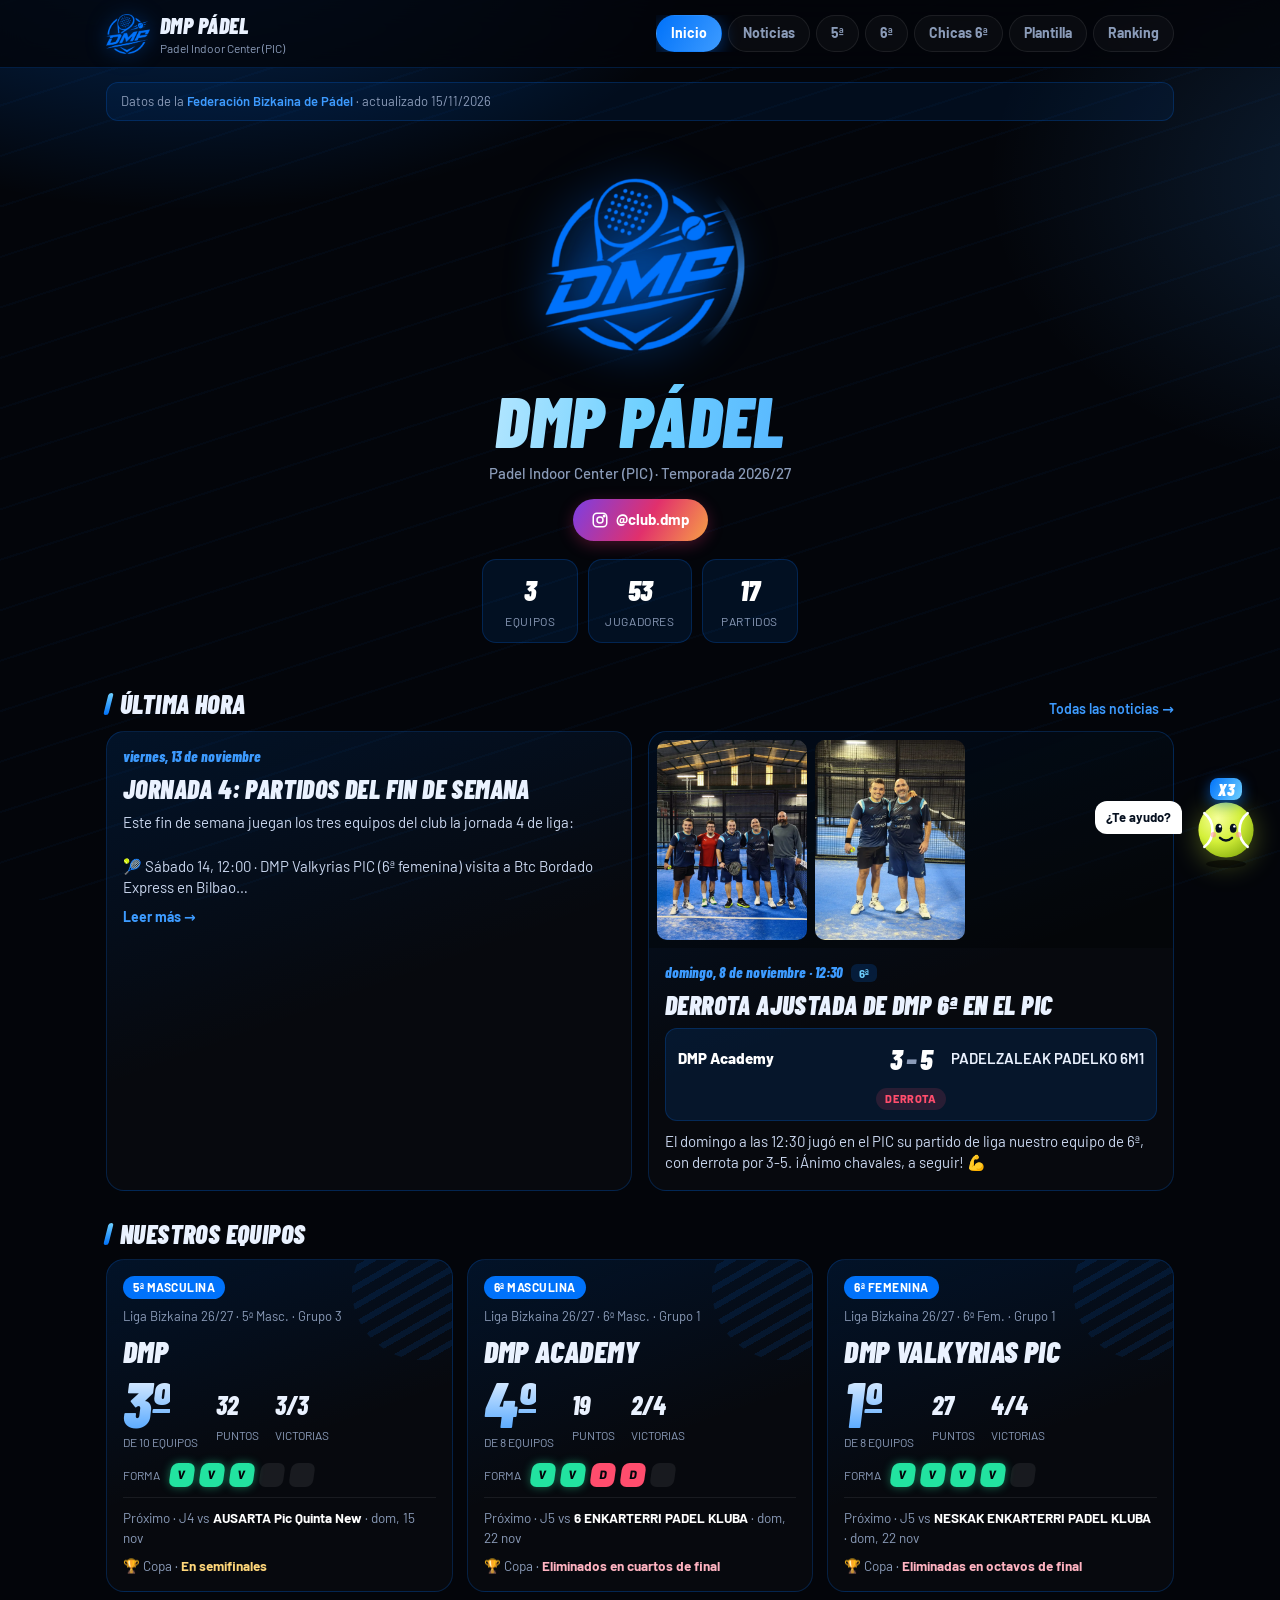
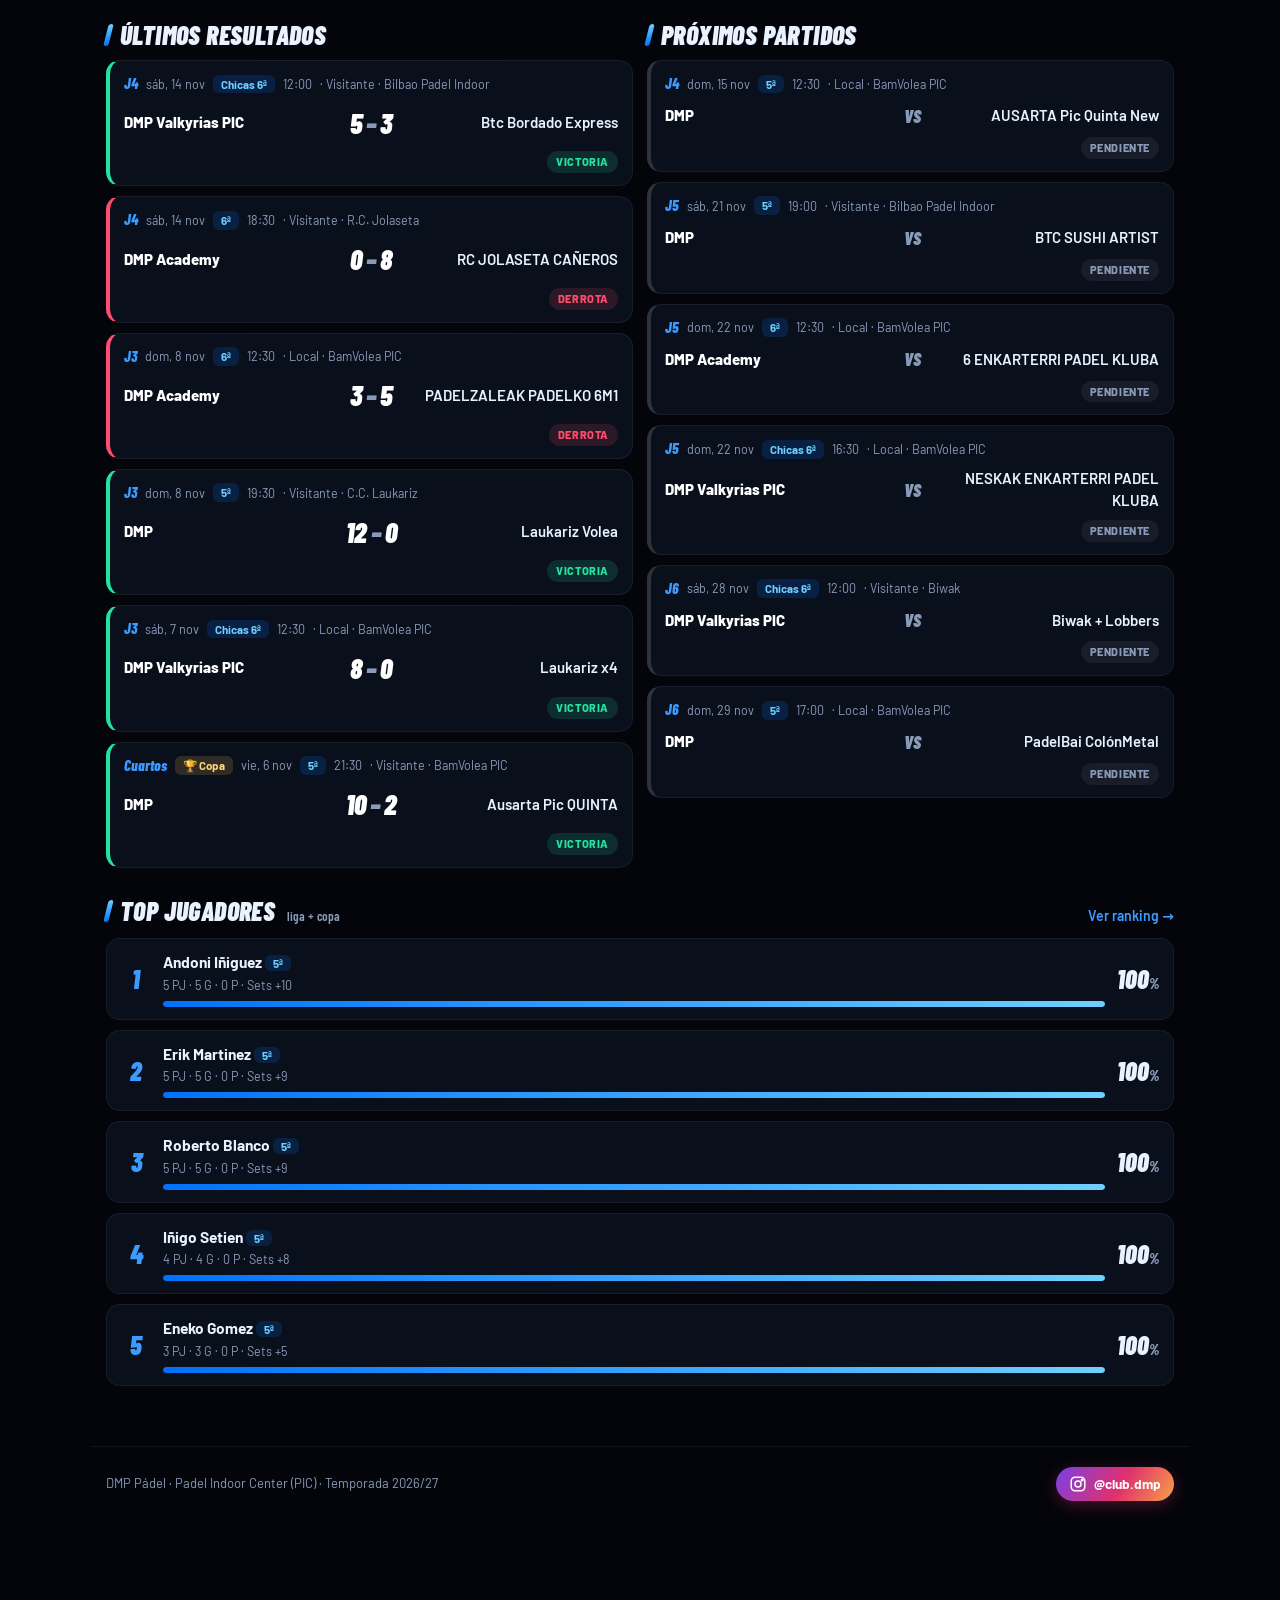
==== index.html @ 078be8d3 "Resultados actualizados 15/11/2026 21:37" ====
<!DOCTYPE html>
<html lang="es">
<head>
<meta charset="utf-8">
<meta name="viewport" content="width=device-width, initial-scale=1">
<title>DMP Pádel · Resultados y clasificaciones</title>
<link rel="preconnect" href="https://fonts.googleapis.com">
<link href="https://fonts.googleapis.com/css2?family=Barlow+Condensed:ital,wght@0,700;0,800;1,700;1,800;1,900&family=Barlow:wght@400;500;600;700;800&display=swap" rel="stylesheet">
<style id="app-css">:root{--bg:#03050a;--panel:#0a0f1c;--panel2:#0d1426;--line:rgba(0,114,250,.22);--blue:#0072fa;--blue2:#3d9bff;--cyan:#6fd0ff;--text:#eaf2ff;--muted:#8a9bb8;--win:#22e3a0;--loss:#ff4d6d;--draw:#ffc857;--r:18px}
*{box-sizing:border-box;margin:0;padding:0}
html{-webkit-text-size-adjust:100%}
body{background:var(--bg);color:var(--text);font-family:Barlow,system-ui,sans-serif;font-size:15px;line-height:1.45;min-height:100vh;overflow-x:hidden}
body:before{content:"";position:fixed;inset:0;z-index:-1;pointer-events:none;background:radial-gradient(900px 500px at 15% -10%,rgba(0,114,250,.35),transparent 60%),radial-gradient(700px 500px at 110% 20%,rgba(61,155,255,.18),transparent 60%),repeating-linear-gradient(-18deg,transparent 0 46px,rgba(0,114,250,.035) 46px 48px),var(--bg)}
a{color:inherit;text-decoration:none}
button{font:inherit;color:inherit;cursor:pointer;border:0;background:none}
.h,h1,h2,h3{font-family:"Barlow Condensed",sans-serif;font-style:italic;font-weight:900;text-transform:uppercase;letter-spacing:.4px;line-height:1}
.wrap{max-width:1100px;margin:0 auto;padding:0 16px 40px}

/* header */
.top{position:sticky;top:0;z-index:20;background:rgba(3,5,10,.78);backdrop-filter:blur(14px);-webkit-backdrop-filter:blur(14px);border-bottom:1px solid var(--line)}
.top-in{max-width:1100px;margin:0 auto;padding:10px 16px 0;display:flex;flex-direction:column;gap:8px}
.brand{display:flex;align-items:center;gap:10px}
.brand img{height:40px;filter:drop-shadow(0 0 10px rgba(0,114,250,.6))}
.brand b{display:block;font-family:"Barlow Condensed";font-style:italic;font-weight:900;font-size:22px;letter-spacing:.5px;text-transform:uppercase}
.brand small{display:block;color:var(--muted);font-size:12px;margin-top:-2px}
.nav{display:flex;gap:6px;overflow-x:auto;scrollbar-width:none;padding-bottom:10px}
.nav::-webkit-scrollbar{display:none}
.nav a{flex:none;padding:7px 14px;border-radius:999px;font-weight:700;font-size:14px;color:var(--muted);border:1px solid rgba(255,255,255,.08);background:rgba(255,255,255,.03);transition:.2s}
.nav a.on{color:#fff;background:linear-gradient(120deg,var(--blue),var(--blue2));border-color:transparent;box-shadow:0 4px 18px rgba(0,114,250,.45)}
@media(min-width:760px){.top-in{flex-direction:row;align-items:center;justify-content:space-between;padding:10px 16px}.nav{padding-bottom:0}}

/* hero */
.hero{position:relative;text-align:center;padding:34px 0 18px}
.logo-wrap{position:relative;width:210px;height:210px;margin:0 auto 14px;display:grid;place-items:center}
.logo-wrap:before{content:"";position:absolute;inset:-6px;border-radius:50%;background:conic-gradient(from 0deg,transparent,rgba(0,114,250,.0),rgba(61,155,255,.75),transparent 40%);animation:spin 6s linear infinite;-webkit-mask:radial-gradient(circle,transparent 62%,#000 63%,#000 66%,transparent 67%);mask:radial-gradient(circle,transparent 62%,#000 63%,#000 66%,transparent 67%)}
.logo-wrap:after{content:"";position:absolute;inset:20px;border-radius:50%;background:radial-gradient(circle,rgba(0,114,250,.35),transparent 70%);filter:blur(10px);animation:pulse 3s ease-in-out infinite}
.logo-wrap img{position:relative;z-index:1;width:190px;filter:drop-shadow(0 0 22px rgba(0,114,250,.7));animation:float 4s ease-in-out infinite}
@keyframes spin{to{transform:rotate(360deg)}}
@keyframes pulse{50%{opacity:.5;transform:scale(.92)}}
@keyframes float{50%{transform:translateY(-6px)}}
.hero h1{font-size:clamp(40px,11vw,72px);background:linear-gradient(100deg,#fff 20%,var(--cyan) 50%,var(--blue2) 80%);-webkit-background-clip:text;background-clip:text;color:transparent}
.hero p{color:var(--muted);margin-top:8px;font-weight:500}
.stats{display:flex;justify-content:center;gap:10px;margin-top:18px;flex-wrap:wrap}
.stat{padding:10px 16px;border-radius:14px;background:rgba(0,114,250,.1);border:1px solid var(--line);min-width:96px}
.stat b{display:block;font-family:"Barlow Condensed";font-style:italic;font-weight:900;font-size:28px;color:#fff}
.stat small{color:var(--muted);font-size:12px;text-transform:uppercase;letter-spacing:.6px}

.demo{margin:14px 0 4px;padding:10px 14px;border-radius:12px;background:rgba(255,200,87,.08);border:1px dashed rgba(255,200,87,.45);color:#ffe2a3;font-size:13.5px}

.sec{margin-top:30px}
.sec-h{display:flex;align-items:baseline;justify-content:space-between;margin-bottom:12px}
.sec-h h2{font-size:26px;position:relative;padding-left:14px}
.sec-h h2:before{content:"";position:absolute;left:0;top:2px;bottom:2px;width:5px;border-radius:3px;background:linear-gradient(var(--cyan),var(--blue));transform:skewX(-14deg)}
.sec-h a{color:var(--blue2);font-weight:600;font-size:14px}

.grid{display:grid;gap:14px;grid-template-columns:repeat(auto-fit,minmax(280px,1fr))}
.card{background:linear-gradient(160deg,rgba(0,114,250,.13),rgba(255,255,255,.02) 55%);border:1px solid var(--line);border-radius:var(--r);padding:16px;position:relative;overflow:hidden}

/* team card */
.tcard{display:block;transition:transform .2s,box-shadow .2s}
.tcard:hover{transform:translateY(-3px);box-shadow:0 12px 34px rgba(0,114,250,.25)}
.tcard:after{content:"";position:absolute;right:-40px;top:-40px;width:140px;height:140px;background:repeating-linear-gradient(-30deg,rgba(0,114,250,.18) 0 6px,transparent 6px 16px);border-radius:50%;opacity:.6}
.tc-top{display:flex;align-items:center;gap:8px;flex-wrap:wrap}
.chip{display:inline-block;padding:3px 10px;border-radius:999px;background:var(--blue);color:#fff;font-weight:700;font-size:12px;text-transform:uppercase;letter-spacing:.5px}
.tc-liga{color:var(--muted);font-size:13px}
.tcard h3{font-size:30px;margin:10px 0 8px}
.tc-main{display:flex;align-items:flex-end;gap:18px}
.pos b{font-family:"Barlow Condensed";font-style:italic;font-weight:900;font-size:64px;line-height:.9;background:linear-gradient(180deg,#fff,var(--blue2));-webkit-background-clip:text;background-clip:text;color:transparent}
.pos small{display:block;color:var(--muted);font-size:12px;text-transform:uppercase}
.tc-kpis{display:flex;gap:16px;padding-bottom:6px}
.tc-kpis b{display:block;font-family:"Barlow Condensed";font-style:italic;font-weight:800;font-size:26px}
.tc-kpis small{color:var(--muted);font-size:12px;text-transform:uppercase}
.forma{display:flex;gap:6px;margin:12px 0 10px;align-items:center}
.forma .lbl{color:var(--muted);font-size:12px;text-transform:uppercase;margin-right:4px}
.dot{width:24px;height:24px;border-radius:7px;display:grid;place-items:center;font-size:12px;font-weight:800;color:#03050a;transform:skewX(-8deg)}
.dot.V{background:var(--win);box-shadow:0 0 10px rgba(34,227,160,.45)}
.dot.D{background:var(--loss)}
.dot.E{background:var(--draw)}
.dot.n{background:rgba(255,255,255,.07)}
.tc-next{font-size:13.5px;color:var(--muted);border-top:1px solid rgba(255,255,255,.07);padding-top:10px}
.tc-next b{color:#fff}

/* matches */
.list{display:flex;flex-direction:column;gap:10px}
.match{background:var(--panel);border:1px solid rgba(255,255,255,.06);border-left:4px solid rgba(255,255,255,.15);border-radius:14px;padding:12px 14px}
.match.m-V{border-left-color:var(--win)}
.match.m-D{border-left-color:var(--loss)}
.match.m-E{border-left-color:var(--draw)}
.m-meta{display:flex;gap:8px;align-items:center;flex-wrap:wrap;font-size:12.5px;color:var(--muted);margin-bottom:8px}
.m-meta .j{font-family:"Barlow Condensed";font-style:italic;font-weight:800;color:var(--blue2);font-size:15px}
.tag{padding:1px 8px;border-radius:6px;background:rgba(0,114,250,.18);color:var(--cyan);font-weight:700;font-size:11.5px}
.m-body{display:grid;grid-template-columns:1fr auto 1fr;align-items:center;gap:10px}
.m-team{font-weight:600;font-size:15px}
.m-team.us{color:#fff;font-weight:800}
.m-body .m-team:last-child{text-align:right}
.m-score{font-family:"Barlow Condensed";font-style:italic;font-weight:900;font-size:28px;padding:0 6px;color:#fff}
.m-score i{color:var(--muted);padding:0 4px}
.m-score.vs{font-size:18px;color:var(--muted)}
.m-foot{margin-top:8px;display:flex;justify-content:flex-end}
.badge{font-size:11px;font-weight:800;text-transform:uppercase;letter-spacing:.6px;padding:3px 9px;border-radius:999px}
.b-V{background:rgba(34,227,160,.14);color:var(--win)}
.b-D{background:rgba(255,77,109,.14);color:var(--loss)}
.b-E{background:rgba(255,200,87,.14);color:var(--draw)}
.b-P{background:rgba(255,255,255,.06);color:var(--muted)}

/* team page */
.thero{padding:26px 0 6px;position:relative}
.thero h1{font-size:clamp(40px,10vw,64px);margin:10px 0 4px}
.thero p{color:var(--muted)}
.kpis{display:grid;grid-template-columns:repeat(2,1fr);gap:10px;margin-top:18px}
@media(min-width:760px){.kpis{grid-template-columns:repeat(4,1fr)}}
.kpi{padding:14px;display:flex;align-items:center;gap:12px}
.kpi b{display:block;font-family:"Barlow Condensed";font-style:italic;font-weight:900;font-size:36px;line-height:1}
.kpi small{color:var(--muted);font-size:12px;text-transform:uppercase;letter-spacing:.5px}
.ring{--p:0;width:58px;height:58px;border-radius:50%;flex:none;display:grid;place-items:center;background:conic-gradient(var(--blue2) calc(var(--p)*1%),rgba(255,255,255,.08) 0);position:relative}
.ring:before{content:"";position:absolute;inset:6px;border-radius:50%;background:var(--panel2)}
.ring span{position:relative;font-family:"Barlow Condensed";font-weight:800;font-size:16px}
.subtabs{display:flex;gap:4px;margin-top:22px;padding:4px;border-radius:14px;background:rgba(255,255,255,.04);border:1px solid rgba(255,255,255,.06)}
.subtabs button{flex:1;padding:10px 6px;border-radius:10px;font-weight:700;color:var(--muted);font-size:14px}
.subtabs button.on{background:linear-gradient(120deg,var(--blue),var(--blue2));color:#fff;box-shadow:0 4px 14px rgba(0,114,250,.35)}

/* tables */
.tbl-wrap{overflow-x:auto;border-radius:var(--r);border:1px solid var(--line);background:var(--panel)}
table{width:100%;border-collapse:collapse;font-size:14.5px}
th{font-size:11.5px;text-transform:uppercase;letter-spacing:.6px;color:var(--muted);font-weight:700;text-align:center;padding:11px 8px;background:rgba(0,114,250,.08);white-space:nowrap}
td{text-align:center;padding:11px 8px;border-top:1px solid rgba(255,255,255,.05);white-space:nowrap}
th.l,td.l{text-align:left}
td.pts{font-family:"Barlow Condensed";font-weight:800;font-size:19px;color:#fff}
tr.us td{background:linear-gradient(90deg,rgba(0,114,250,.32),rgba(0,114,250,.08));font-weight:700}
tr.us td:first-child{box-shadow:inset 4px 0 0 var(--cyan)}
.pn{display:inline-grid;place-items:center;width:26px;height:26px;border-radius:8px;background:rgba(255,255,255,.06);font-weight:800;font-size:13px}
.pn.top{background:linear-gradient(135deg,var(--blue),var(--cyan));color:#fff}
.legend{color:var(--muted);font-size:12px;margin-top:8px}

/* players */
.pl{display:grid;grid-template-columns:auto 1fr auto;gap:12px;align-items:center;padding:12px 14px;background:var(--panel);border:1px solid rgba(255,255,255,.06);border-radius:14px}
.pl .rk{font-family:"Barlow Condensed";font-style:italic;font-weight:900;font-size:26px;color:var(--blue2);width:30px;text-align:center}
.pl .nm{font-weight:700;font-size:15.5px}
.pl .sub{color:var(--muted);font-size:12.5px;margin-top:2px}
.bar{height:6px;border-radius:4px;background:rgba(255,255,255,.07);margin-top:7px;overflow:hidden}
.bar i{display:block;height:100%;border-radius:4px;background:linear-gradient(90deg,var(--blue),var(--cyan))}
.pl .pc{font-family:"Barlow Condensed";font-style:italic;font-weight:900;font-size:26px}
.pl .pc small{font-size:14px;color:var(--muted)}

/* podium */
.podium{display:grid;grid-template-columns:1fr 1.15fr 1fr;gap:10px;align-items:end;margin-bottom:18px}
.pod{text-align:center;padding:14px 8px 12px;border-radius:16px 16px 10px 10px;background:linear-gradient(180deg,rgba(0,114,250,.28),rgba(0,114,250,.06));border:1px solid var(--line)}
.pod.p1{padding-top:22px;background:linear-gradient(180deg,rgba(61,155,255,.5),rgba(0,114,250,.1));box-shadow:0 10px 40px rgba(0,114,250,.35)}
.pod .med{font-family:"Barlow Condensed";font-style:italic;font-weight:900;font-size:34px;line-height:1}
.pod .nm{font-weight:700;font-size:14px;margin-top:6px;word-break:break-word}
.pod .pc{font-family:"Barlow Condensed";font-weight:800;font-size:22px;color:var(--cyan)}
.pod small{color:var(--muted);font-size:11.5px}
.filters{display:flex;gap:6px;flex-wrap:wrap;margin-bottom:14px}
.filters button{padding:6px 12px;border-radius:999px;border:1px solid rgba(255,255,255,.1);font-weight:700;font-size:13px;color:var(--muted)}
.filters button.on{border-color:var(--blue2);color:#fff;background:rgba(0,114,250,.25)}
.empty{color:var(--muted);padding:18px;text-align:center;border:1px dashed rgba(255,255,255,.12);border-radius:14px}

/* footer */
.foot{max-width:1100px;margin:20px auto 0;padding:20px 16px 110px;color:var(--muted);font-size:13px;display:flex;justify-content:space-between;align-items:center;gap:10px;flex-wrap:wrap;border-top:1px solid rgba(255,255,255,.06)}
.btn{padding:9px 16px;border-radius:12px;font-weight:700;font-size:14px;border:1px solid rgba(255,255,255,.14)}
.btn.pri{background:linear-gradient(120deg,var(--blue),var(--blue2));border-color:transparent;color:#fff;box-shadow:0 6px 18px rgba(0,114,250,.4)}
.btn.warn{border-color:rgba(255,77,109,.5);color:#ffb3c1}
.btn:disabled{opacity:.5}

/* edit */
.ebar{position:fixed;left:0;right:0;bottom:0;z-index:30;background:rgba(6,10,20,.92);backdrop-filter:blur(12px);border-top:1px solid var(--line);padding:12px 16px calc(12px + env(safe-area-inset-bottom));display:flex;gap:8px;align-items:center;justify-content:space-between}
.ebar span{font-weight:700;color:var(--cyan);font-size:13px}
.ebar div{display:flex;gap:8px}
.esec{margin-top:24px}
.esec h2{font-size:22px;margin-bottom:6px}
.hint{color:var(--muted);font-size:13px;margin-bottom:10px}
.fgrid{display:grid;gap:10px;grid-template-columns:repeat(auto-fit,minmax(200px,1fr))}
label.f{display:flex;flex-direction:column;gap:4px;font-size:12px;color:var(--muted);text-transform:uppercase;letter-spacing:.4px;font-weight:600}
input,select{font:inherit;color:#fff;background:#0b1222;border:1px solid rgba(255,255,255,.14);border-radius:10px;padding:9px 10px;width:100%;min-width:0;text-transform:none;letter-spacing:0}
input:focus,select:focus{outline:none;border-color:var(--blue2);box-shadow:0 0 0 3px rgba(0,114,250,.25)}
.etbl td{padding:5px 4px}
.etbl input{padding:7px 6px;font-size:14px}
.etbl input.n{width:58px;text-align:center}
.etbl input.t{min-width:140px}
.etbl input.d{min-width:140px}
.del{width:32px;height:32px;border-radius:9px;color:#ffb3c1;background:rgba(255,77,109,.1)}
.add{margin-top:10px}
#toast{position:fixed;left:50%;bottom:90px;transform:translateX(-50%) translateY(20px);opacity:0;transition:.3s;background:#0d1730;border:1px solid var(--line);padding:10px 16px;border-radius:12px;font-size:14px;z-index:40;max-width:90vw;text-align:center;pointer-events:none}
#toast.on{opacity:1;transform:translateX(-50%)}
@media(prefers-reduced-motion:reduce){*{animation:none!important;transition:none!important}}
.kpi .forma{gap:3px}.kpi .dot{width:17px;height:17px;font-size:10px;border-radius:5px}.kpi .ring{width:52px;height:52px}
.news-list{display:grid;gap:16px;grid-template-columns:repeat(auto-fit,minmax(300px,1fr))}
.news{padding:0}
.news-in{padding:14px 16px 16px}
.news h3{font-size:26px;margin:2px 0 10px}
.ph-strip{display:flex;gap:4px;overflow-x:auto;scroll-snap-type:x mandatory;scrollbar-width:none;background:#000}
.ph-strip::-webkit-scrollbar{display:none}
.ph{flex:0 0 82%;scroll-snap-align:start;padding:0;display:block}
.ph-strip.one .ph{flex-basis:100%}
.ph img{display:block;width:100%;height:240px;object-fit:cover}
.score-band{display:grid;grid-template-columns:1fr auto 1fr;align-items:center;gap:8px;padding:10px 12px;border-radius:12px;background:rgba(0,114,250,.12);border:1px solid var(--line);margin-bottom:10px;position:relative}
.score-band.bV{background:linear-gradient(100deg,rgba(34,227,160,.14),rgba(0,114,250,.12))}
.score-band .m-team:nth-child(3){text-align:right}
.score-band .badge{grid-column:1/-1;justify-self:center}
.news-txt{color:#c9d6ee;font-size:15px}
.more{display:inline-block;margin-top:8px;color:var(--blue2);font-weight:700;font-size:14px}
.lb{position:fixed;inset:0;z-index:50;background:rgba(0,0,0,.92);display:none;place-items:center;padding:16px}
.lb.on{display:grid}
.lb img{max-width:100%;max-height:100%;border-radius:10px}
textarea{font:inherit;color:#fff;background:#0b1222;border:1px solid rgba(255,255,255,.14);border-radius:10px;padding:9px 10px;width:100%;resize:vertical;text-transform:none;letter-spacing:0}
.thumbs{display:flex;gap:8px;flex-wrap:wrap;margin-top:12px}
.th{position:relative;width:84px;height:84px;border-radius:10px;overflow:hidden;background:#0b1222;border:1px solid rgba(255,255,255,.14)}
.th img{width:100%;height:100%;object-fit:cover}
.th .del{position:absolute;top:4px;right:4px;width:26px;height:26px;background:rgba(0,0,0,.7)}
.addph{display:grid;place-items:center;color:var(--blue2);font-weight:700;font-size:13px;cursor:pointer;border-style:dashed}
.addph input{display:none}
.esec.card{padding:14px}
.ph img{height:200px;object-position:center 45%}
.ph,.ph-strip.one .ph{flex:0 0 auto}.ph img{width:auto;max-width:85vw;height:200px;object-fit:cover}.ph-strip{padding:8px;gap:8px;background:rgba(0,0,0,.35)}.ph img{border-radius:10px}
.upd{margin:14px 0 4px;padding:9px 14px;border-radius:12px;background:rgba(0,114,250,.08);border:1px solid var(--line);color:var(--muted);font-size:13px}
.upd a,.src{color:var(--blue2);font-weight:600}
.prs{display:flex;flex-direction:column;gap:6px;margin-top:10px;padding-top:10px;border-top:1px solid rgba(255,255,255,.06)}
.pr{display:grid;grid-template-columns:auto 1fr auto;gap:10px;align-items:center;font-size:13.5px}
.pr b{display:block;font-weight:600}
.pr small{display:block;color:var(--muted);font-size:12px}
.pr-r{width:22px;height:22px;border-radius:6px;display:grid;place-items:center;font-weight:800;font-size:12px}
.pr.w .pr-r{background:rgba(34,227,160,.15);color:var(--win)}
.pr.l .pr-r{background:rgba(255,77,109,.15);color:var(--loss)}
.pr-s{font-family:"Barlow Condensed";font-weight:700;font-size:15px;color:#fff;white-space:nowrap}
/* visitas */
.tbar{max-width:1100px;margin:0 auto;padding:6px 16px 0;display:flex;justify-content:space-between;align-items:center;font-size:12px;color:var(--muted)}
.visits{display:inline-flex;align-items:center;gap:6px;padding:3px 10px;border-radius:999px;background:rgba(0,114,250,.12);border:1px solid var(--line);color:#cfe0ff}
.visits b{font-family:"Barlow Condensed";font-weight:800;font-size:14px;color:#fff;letter-spacing:.3px}
.vdot{width:7px;height:7px;border-radius:50%;background:var(--win);box-shadow:0 0 8px var(--win);animation:pulse 2s infinite}
/* X3 */
.x3{position:fixed;right:16px;bottom:18px;z-index:45;font-size:14.5px}
body:has(.ebar) .x3{bottom:84px}
.x3-fab{position:relative;width:76px;height:92px;display:block;padding:0}
.x3-fab .ball{position:absolute;left:8px;bottom:12px;width:60px;height:60px;animation:bounce 1.6s cubic-bezier(.3,0,.5,1) infinite;filter:drop-shadow(0 6px 14px rgba(212,240,58,.35))}
.x3-tag{position:absolute;left:50%;top:-2px;transform:translateX(-50%);z-index:2;font-family:"Barlow Condensed";font-style:italic;font-weight:900;font-size:17px;line-height:1;padding:3px 8px 2px;border-radius:8px;color:#fff;background:linear-gradient(120deg,var(--blue),var(--cyan));box-shadow:0 4px 14px rgba(0,114,250,.6);animation:tagb 1.6s cubic-bezier(.3,0,.5,1) infinite;letter-spacing:.5px}
.x3-shadow{position:absolute;left:18px;bottom:4px;width:40px;height:8px;border-radius:50%;background:rgba(0,0,0,.55);animation:shad 1.6s cubic-bezier(.3,0,.5,1) infinite}
.x3-hi{position:absolute;right:82px;bottom:38px;white-space:nowrap;background:#fff;color:#06101f;font-weight:700;font-size:13px;padding:7px 11px;border-radius:12px 12px 2px 12px;opacity:0;transform:translateX(8px);transition:.3s;pointer-events:none}
.x3.hint .x3-hi{opacity:1;transform:none}
.x3.open .x3-hi{display:none}
@keyframes bounce{0%,100%{transform:translateY(-20px) rotate(-8deg)}48%{transform:translateY(0) rotate(4deg) scale(1.06,.92)}55%{transform:translateY(0) scale(.96,1.04)}}
@keyframes tagb{0%,100%{transform:translateX(-50%) translateY(0)}48%,55%{transform:translateX(-50%) translateY(18px)}}
@keyframes shad{0%,100%{transform:scale(.55);opacity:.35}48%,55%{transform:scale(1);opacity:.7}}
.ball .eyes{transform-origin:50px 47px;animation:blink 4s infinite}
@keyframes blink{0%,92%,100%{transform:scaleY(1)}95%{transform:scaleY(.1)}}
.x3.talk .x3-av .ball{animation:wiggle .35s infinite}
@keyframes wiggle{50%{transform:rotate(10deg) translateY(-2px)}}
.x3-panel{position:absolute;right:0;bottom:100px;width:min(360px,calc(100vw - 32px));height:min(520px,calc(100vh - 170px));display:flex;flex-direction:column;background:rgba(8,13,26,.97);backdrop-filter:blur(16px);border:1px solid var(--line);border-radius:20px;box-shadow:0 20px 60px rgba(0,0,0,.6),0 0 0 1px rgba(0,114,250,.15);overflow:hidden;opacity:0;transform:translateY(16px) scale(.96);transform-origin:bottom right;pointer-events:none;transition:.25s}
.x3.open .x3-panel{opacity:1;transform:none;pointer-events:auto}
.x3-head{display:flex;align-items:center;gap:10px;padding:12px 14px;background:linear-gradient(120deg,rgba(0,114,250,.35),rgba(0,114,250,.08));border-bottom:1px solid var(--line)}
.x3-head b{font-family:"Barlow Condensed";font-style:italic;font-weight:900;font-size:22px;display:block;line-height:1}
.x3-head small{color:var(--muted);font-size:12px}
.x3-av{width:40px;height:40px}
.x3-av .ball{width:40px;height:40px}
.x3-close{margin-left:auto;width:32px;height:32px;border-radius:10px;background:rgba(255,255,255,.06);color:var(--muted)}
.x3-msgs{flex:1;overflow-y:auto;padding:14px;display:flex;flex-direction:column;gap:10px}
.x3-m{max-width:88%;padding:9px 12px;border-radius:14px;line-height:1.45}
.x3-m.bot{background:rgba(255,255,255,.06);border:1px solid rgba(255,255,255,.06);border-top-left-radius:4px;align-self:flex-start}
.x3-m.me{background:linear-gradient(120deg,var(--blue),var(--blue2));align-self:flex-end;border-top-right-radius:4px}
.x3-m b{color:#fff}
.x3-V{color:var(--win);font-weight:700}.x3-D{color:var(--loss);font-weight:700}.x3-E{color:var(--draw);font-weight:700}
.x3-prs{margin-top:6px;font-size:13px;color:#c9d6ee}
.x3-go{display:inline-block;margin-top:8px;padding:6px 11px;border-radius:10px;background:rgba(0,114,250,.22);border:1px solid var(--line);color:var(--cyan);font-weight:700;font-size:13px}
.x3-chips{display:flex;gap:6px;overflow-x:auto;padding:0 12px 10px;scrollbar-width:none}
.x3-chips::-webkit-scrollbar{display:none}
.x3-chips button{flex:none;padding:6px 11px;border-radius:999px;border:1px solid var(--line);background:rgba(0,114,250,.1);color:#cfe0ff;font-size:13px;font-weight:600}
.x3-form{display:flex;gap:8px;padding:10px 12px 12px;border-top:1px solid rgba(255,255,255,.06)}
.x3-form input{flex:1}
.x3-form button{width:42px;border-radius:10px;background:linear-gradient(120deg,var(--blue),var(--blue2));color:#fff;font-size:16px}
.x3-typing{display:inline-flex;gap:4px}
.x3-typing i{width:7px;height:7px;border-radius:50%;background:var(--muted);animation:typ 1s infinite}
.x3-typing i:nth-child(2){animation-delay:.15s}.x3-typing i:nth-child(3){animation-delay:.3s}
@keyframes typ{50%{transform:translateY(-4px);opacity:.4}}
.foot{padding-bottom:130px}
.x3-go{display:table}
/* copa */
.tag.copa{background:rgba(255,200,87,.15);color:#ffd77a}
.tc-copa{margin-top:8px;font-size:13.5px;color:var(--muted)}
.tc-copa b{color:#fff}.tc-copa.out b{color:#ffb3c1}.tc-copa.live b{color:#ffd77a}.tc-copa.win b{color:var(--win)}
.copa-hero{display:flex;align-items:center;gap:14px}
.copa-hero .trophy{font-size:40px;filter:drop-shadow(0 0 12px rgba(255,200,87,.5))}
.copa-hero small{display:block;color:var(--muted);font-size:12px;text-transform:uppercase;letter-spacing:.5px}
.copa-hero b{display:block;font-family:"Barlow Condensed";font-style:italic;font-weight:900;font-size:30px;text-transform:uppercase;line-height:1.05;margin:2px 0 4px}
.copa-hero.live b{color:#ffd77a}.copa-hero.out b{color:#ffb3c1}.copa-hero.win b{color:var(--win)}
.copa-hero .src{font-size:13px}
.h-sub{font-size:13px;color:var(--muted);font-style:normal;font-weight:600;text-transform:none;letter-spacing:0;margin-left:6px}
.filters.comp{margin:0 0 12px}
.subtabs button{font-size:13.5px;padding:10px 4px}
/* instagram + plantilla */
.ig{display:inline-flex;align-items:center;gap:7px;padding:7px 13px;border-radius:999px;font-weight:700;font-size:13.5px;color:#fff;background:linear-gradient(120deg,#7b3fe4,#e1306c 55%,#f7a046);box-shadow:0 4px 16px rgba(225,48,108,.3)}
.ig.big{padding:10px 18px;font-size:15px}
.hero-ig{margin-top:14px}
.squads{display:grid;gap:14px;grid-template-columns:repeat(auto-fit,minmax(300px,1fr))}
.squad-h{display:flex;justify-content:space-between;align-items:flex-start;gap:10px;margin-bottom:12px}
.squad-h h3{font-size:28px;margin-top:8px}
.squad-n{text-align:right}
.squad-n b{display:block;font-family:"Barlow Condensed";font-style:italic;font-weight:900;font-size:34px;line-height:1;color:var(--cyan)}
.squad-n small{color:var(--muted);font-size:12px;text-transform:uppercase}
.squad-grid{display:grid;gap:8px;grid-template-columns:1fr 1fr}
.sp{display:flex;align-items:center;gap:9px;padding:8px;border-radius:12px;background:rgba(255,255,255,.04);border:1px solid rgba(255,255,255,.06)}
.sp .av{flex:none;width:34px;height:34px;border-radius:50%;display:grid;place-items:center;font-family:"Barlow Condensed";font-weight:800;font-size:15px;color:#fff;background:linear-gradient(135deg,var(--blue),var(--cyan))}
.sp b{display:block;font-size:13.5px;font-weight:700;line-height:1.2}
.sp small{color:var(--muted);font-size:11.5px}
.squad .src{display:inline-block;margin-top:12px;font-size:13.5px}
.ig-cta{display:flex;align-items:center;justify-content:space-between;gap:12px;flex-wrap:wrap;margin-top:16px}
.ig-cta b{display:block;font-family:"Barlow Condensed";font-style:italic;font-weight:900;font-size:24px;text-transform:uppercase}
.ig-cta small{color:var(--muted)}
@media(max-width:360px){.squad-grid{grid-template-columns:1fr}}
.x3-hint{color:var(--muted);font-size:12px}
.tbar{min-height:0;justify-content:flex-start}.visits[hidden]{display:none}.tbar:has(.visits[hidden]){padding:0}
</style>
</head>
<body>
<div id="root"></div>
<script id="logo-data" type="text/plain">UklGRsyGAABXRUJQVlA4WAoAAAAQAAAABwIA2QEAQUxQSByDAAANR8OgkSRFmZ6D9y/r/TAzKYiILIk9cZJZvKAXLOhfFsSCDhbEYjtUFAmIbRtJkmCrtrrr5jr/gL+ZnbsAIvo/AfrmpX+yScp4HxxImRnxNlaxUkZEvIvFkPFCGRH9TcytQu58hLoUPbpavMQ19Wb5IzXsktTd3SPjBZSrAEmyTRBiMWxnxrfg2iSf3nX1H8sgyXbLzIz4CuD6uEC0ZvVLSqBL3Y2WGfMXWNo2jWQ0aJWkkOxWu3iM5SjbSQ2GLX4bsidvLnlz3WHdrsu/[base64]/enA6OsUBwHbho0c2/xBN+1+BhExAbzOKMn8UbYhM/o1rs8ycn/[base64]/jD4rDAJ4uAFVQQyIDgJUOLOIqh9GxAT41rY3bmTbtn4ALCTbEZHZejnGnGfz/u9l3kJdtCqjsC2JJICDjDDpTI1nRj+LiAnwZG1v22jbth0gSCq47PJ15xz69/zHkSaQ813ZQRIJoHP6qOVm9SJiAnxb27a8jbRtx3nhTSJDoKoaXqa5d/2X43kZGqoSO7YFN154Tty3LcmpzujJiJgAb7f25o0kadt5AqBkR75U9er5/z9vvvXLVGaELRLA+aEqMjNsR8yqbxExAb5tbXvb1rat9/v+gECQkkPP6Xjc/xXl4SwxAvjTN2IzXvTex9BhREzA/[base64]/LseZ0N9qAAEZWoITDTrDl9CAqX7mZtEhSby/W9cYVb5E6vi4tsvzRevMuNWNSF2tjug2qHarUYoKWfo2Jii0mSwN/DkAw+Sl/A8fiy9e5cujHufW3/6XRTTjRjc06OphZTwR3nSVWbkWYcme2oqBCO7F7WknZd4/AdSxSPKX/29X36WvjXJ8sJe3015AFzfR5q3+ZQQc+zEl/LiIzumjyUqOjDnxG84DYWgcoJMiy27rXcX1yyLvj/by/+shgfVSGxkkzce0taRsvGGLWRWW89v/IrkrWqwtKAB1HHIpsb77wxeF7r8X/319O1SQZuXNUphDnGJrTWUS3n5RaNi8zmPEQ93SdXEOKHEs7XXL3b8gSJVlSL9+WRuB152fkqqsWqcpYlkYVTYEr/WipDofilqu7hTc1joe4/ly1n81qKah7uvzFm/t98oYU9ZycPheey2pIWN/qDIJB0Sf1Yd/8vqt/CuBrOHkDgJvDH2nay5vTeszvmtvVxfous6Rc06dAESGEvIvZdn+dSCFUOHgK7wau+yw3tTUB/wOhtlmrffIFYoWBCRMn/yQvfyrQK2Nf+hWCq+OzypVHzZpmhi/l5blI3rkpPPVCMCuC74GDu7/ChB19tlpwmJGPrVVvS26jN/VpCltbZWK0bQTQKvl8DTjsnz6kYYsHo9aYHHkqVUfb8vngN/flG1bu03fK60HARAsHKtW/9zTFeFl3GjGnCefTLVdtzHhdzkNskpKnhGNwdZSbClX+8yrsiQ/GkmYO+fLalu1Cb/jA9pJ9tMiA4N2bfORrdLnnQMxWYPF1Cal7prR4Xe+qXhL02Nm0C4n92jEn3UpmHjCq8J5Xa32+AcYfbODVbgQgCk1RLHPuXQ8vvZVXhomYTY9/jGap/bUpObEAEs6FI/6CUdca3uQAvP0gvK+8bgq6RhYbANUUdbTKVWjpCCQkX+6uWT9nQiLY1I3Jklcs2jMPnSDe98GiNZLEoNT4MlfNUE+26pzDo55Hlxpq8S4ovwoc3vMpnv+pWwDgD7IxzIVvoEmrTo1a/K55uwXJbw7JVMMXcYV6WfTvxzYbMyz2rAVcIj0NvFH8E0OdOGaP9Oo1GkwjLnF0ctcQV2l/jAYEFbrP9tn/r2ASpKP5/M+3QAijGuGfJ4xmViDMF+TjiPYNk17A4gsbrcfdHyDVhzjdwSZgW3f3W8BEUrYIn2aDUFmhXm+tx4NbMFqr7BohmqHV+1ubWU6PU/fD2i+1OPzfGUQw7pqCJ9kIiET5hQXjQJ+4FwsqSGVekFVRVGXKnvX7tN3A2i8V0VjKLL9iofwGSZMxpgxzxCueym87Lm2bqE/VQpz1iof25G2f95N4/QdEWT/Ma1BgHBuiaZPsBwIa8KcWAkp2OPY361bByA/qCovDCTCWOko6m2hIn8/wIZ57AsDnOSbZvsEG7RJmGdLwWCXFA+rm+h99L1rCp6JQUIKmSn08qPk7wqtLpKFyoa2Fvrsipo9FoWngmkfwNTe3dF46MP2/nkBYcUMHmL02dYWr5MRcQhaind11h/picL8+NuvkE+uPMndkBdkGrXFTvnobn4xk8v643PAXPA+WQKQY6xl4qVis/VjPsXAOr8jbHXsfcwEHej54hY+tSgPhgkASHIeE96v7Cu9qY09JCw7QABAzJ5rlWdys7K5H1J12Et7yu8I3u17BXYLWE8rG31mqXGrgDmTIBFwSWGk8yTOI3+Q1ZZ8xnJyJ1UtwH9tSizU9fOvhY1F9fKrGPx76tdxLIMF4SeZ1yV+XuV34wXmwlLyuKCcfmMp+/65K88CkDMUXs/7vC0jgV2UrhazXJqXAyoBtVF/2ff5PSGgbckM+EFC9c+rGekpzViVYigvMQ7Rt1PBfpqGC5w5PpOWapWcal+qCkv0a1lgvs2/HvFGQRMjAThp9iBwIHaNn1VlOXACAI4IZksXmIOcD0zy1urTY7pSkY9feONPuNUn0IJIDgbzjM3J51d0COVyb0sjnS1ybUwAixHfJir0pGp5+6HC3SwAhCr8CRXOtkeW6rUQKG/FS3RXEpUIL4/fVLlpHGOepY+aFmKqSGPZ/7He5vmSri+F032VGgzAsVi4rfhMzx3P65uPrvGjEgDoXPZTxvn5S4gV8wkMm94gkC8AKm/r01QWTwHLKXiD5cihMa/8QS6XpccqtzMHa0iunbFESvCbBOoquJRKsredkWhFAKCxpHXFlpr+xnKWW2VMsSR17foxp57PAeCzUnjrONEtIgDh87EMC/bf8v/7P3vKdvfv7x721ykrpDoTyUr3mgjxZ3v40TGyLhf7zAlH+TliPkj3gm3T4BXNIiAk5vZe5Mkn/7dmfErnnT35abWNOkcSqdvyTHwI+6d6JTPw078Nh+toNS/eCDRNi1Dolx7v81+/OvOyfuJMSB3mbnj45438UNGMIU9WLexW/PDIKyt/O4UuXwtHX0Po0mT2mwLzFX99uDcAxuTv7qd0FdRtxRRM5LRFKBGWQy5vb/bLf06OFUT0KZN8bfPC2FLxG/Hka5UBip36FGdSir88K0NyO/2BoruWDGFKRa1g64mxyNNUYJ57NpUS1wGKhzgB6RpWCYFZxWUD2vEfByZpJJ8xrD5OmHt3zhM2Hl94XcfE2ae6yQt4eSYAukJlIa4FM4YU8npTxYzlcWSxABxFaXHltNo4NCZGPXcGvqKWFbiuJMfHbVOZ6XMjR+jpc7WOmOt+PXu3VXwBJ4mhw93NiLkd/9pgcSNqq16Rdi3GjEKcJRoD7P1wjHj1+KxqmvEw+ArX1s2n0inVBjqApB2AXjcErti2FD8zZJjmf/55+ERSphlnuRjOs2BrlfruqCKbZueGBYy5KiIAFqGsaOnmQxWEOu6Le30OSBciDoHxemyHegOAvRgfbq6G3CVJIiBQbE4kk15TBYD6djllNCsG+W6Rp1LWP/UfO4fMngEI4zELNqdG+dbLZlWcJiyGrlA6AaBhVKVY2BXAyOXp5MRnfQ4AKfBm5Y6+bgg+BLh4PQ0rmfKiq20EgK3k9TvAK88yPZO+Ld8nTDHM7T9/P/9gBh106UEAlKZPA6jOZVvijS7eqB4ApomFxvzj7fB//1uA+uO/38QHvsC5+RB+uTfxwU/BWrxD6WVQBhjcuhHZsbTje4B7RFrWyAf3HUI3N8PT/5/P/h0SBWFHBQAhioxdv9gPqkvA6LxajbN6e/p7V0k43P+yNod4LQwxVZ/slFXJeI9p6/PE1YfX60YItE/LR4BtTwi8Xinw9wZVTePrejiMOUCTApcAwALo99Ud7u/UNHUuVdtjmq27r2plCXjuihUV/AoRkC+C/FgW8qbQLd6lSI6SGM+5axDQole7Ba7hxDnFiJ6+I5A27A+HOo8HfRRKJpAHACW82Mq+4t/[base64]/TcWGYkgXeN/eNJTyPDVxIoVYiz1wRvlwmbHm7wK7ip/GRgCU21KHjSJBg5nJlCnxRlVV0FNm78r6HCDlJAzeyJ2oF3JbiLgQRoxOJHvTSG4sf1+w7ODVC2g1pdYFinpUsQ56/8n7sg2TwDxjkw42CyUjFifaZWxrioLcGKeWZV3ROWfTYVg1xBy+8a3BfPRSGmmM1Zzhdfq+JLQJJZ6TBIPiaNQF0exP4dmvi953sijYfSnXWK6uTnkUk5rJnIlxWQeB/v+ulaSU2ePK4XlzV+d2pKL48HWmmtT9TQgwhyjXLuN1I7wDm3eGCbPERICdbgIF177v+UvbSoWE+00VZaYnry2Wy4cJaCr0RABIDePHC41Bx/1HWgfxIf8mx2uJr371QVM/3H584hkl+zAVAMBI2a9eu5Enn3xI0zur1QZnkEDQW8jrgw1CbPJ0vprGey3YGDp/Z/FqsjQ6pSIPBgCU1Hm6TG4zFEiQ1Tn21F3tedBWl40WXxPmwY+x0Ut+KCo5E/ZexSk/[base64]/uLJcE9JPGNJ76hZPHIjtFmp/+F+fvIB8AKCaYu6C00nvrWgVfUFv4txLULnoVsy0p1W+EKakhZiJ0JtmgRUNwad6iy66S5wpjqmGZA4j8m2aAJAsxsdRa9Ix3n8mmd8TKvXghBvfArzVX05sMW9DAA/[base64]/[base64]/s+IL7Zk0AUvLjHRY7nR6DmFz48MdTB7cZqO0zIPSToFTkk9MKH4H8PvXPrkDvHxIvi2BgVIKMQtIPzIPQJa7I0yQLdzhmvOqzljLPOmcbyQC2a/3yMMmq2IgpXw2HbnvzYQMMKaWkZzEEtkRAlx7zMHaim3mkzzgPAFAotjodvVoYAUALd3ZN947FtClhZGKbQA8wX/B5i2unyHjj5Oq1YwBhTxswAcIUhy8VsFHbrZnk1fAw3pjPmssiCgUAyfe6jIx5miPUxa0CiE8YQEMga5NQTy08DAJ5EpvLfROrHXXCUE/FSOls72VhzB/4Wme6AatChORe9J06AYDWw98rADBi2xDE1cKz+ZdpV3zcBczZ+1NdMRbVlTPGIBs5Qz4Bw2hCKzqnk4xSERU2dMdMB708I2AoB12CjTToyzc8hH5fcXTJFN6Ndn3z4GZFf/RqhjFnbfUrhnL2niydheD/[base64]/ZhjP3lIdt5TUS3mVehgMVrNTv4EBi7HXKiO0ScqAlGc3k8fHoTQ6WGZuaRbAjV60YRD8ejFuocKJ3xVnJZrTkCGIaJLAC4hDKRGqL4qIMje4m3czrm5tONe/62vOtBNIGhA/[base64]/n7+HyGC+zRbtZQ9AmMrmYBoidMrISmV72BXVFWp5T4KhGYaHlJPH2ayVw6Ij2Qihp9FXAoDTYzJyQX+oDlkju9COZwHUVHhj7sP6Uxo8IHt/2mBumi9dT1bI9b1wf335DuiA9QG3K9pk+wCgVDzEEQjn4y//FOdpU1gce7es0+TFdrQfBE3XP3WUp2qlTuG8yIxFky9nH5HihI2JAIIeB4O5bvrTuG/ua0UvXy9wpmwP5s830zB6oqFUC83xOP7bEsgDlVo+xvcXdfsTvfFUsdskVEoTGYABz+n/zzJthWXHxY0cXyfH5hmCHSVa0lExuBtMIxLj/FQzLyhFHYKjq+/ElJFibuNqlgz3f69/mvry1oS/d1dC+haL+5thKqv73mBOEcIKzIPMt7HPS2TVNMYpvQOCph5S6feDRuK1JRkAP9j1P01vsgVxMjDLmt2Xt6yH80PGnjor5atjsAjZjYQLCpiIRdqEdUjclytRTm4yomvEjDI4lkyYqlL1X/lKGE+T2G54p7TEkh/rbbuAmMqGw0Kzcf44uunQX4+pdBUk7Jl58YM5DUD0/+0/Dzy3RSHDWWzUOefy47N1T6LYV4PzLBhc63rdJVyUypBptsVYMfbUS61iKSqdNQA4TkLWSAAmVE2fXpEl0ohwHlwXUTfCjVjmARXEAo1RS4N58YvvnnT2fjodrxXm7S10mP5g4Ox1oXSTWVYQ8keb/u9/se1kiuyo4m91iykKHdynYYzY2RDWDYyxXtkJFzYQCYsupIPSE2tKu22RExYGKCkzAMRebgwvqM2q8zG5w4HPAkKCaSNeTVNY38TEANLelgpz/dPT0wS7Fh/q0YXr0OReqIcYtiuEVKUuJN9Zc1NzWJPdicoqGlqgKMXkpOF5q9Vj2bB6151tEuws+RYPrWKsNZUjLi21yDRzEfNBmHIhLdVdxpzTkKURmOc4Fgrz6n7a50jlENrTBc4OBCFsYKANtcXch/j/jxsBsfrpI5Cvk7htJ3SqZMXe5bBarhWttvBKhywdgQDJ1y8JtTOc5YmwVV++nUiVtOLE4TBjf/kAKiwYW1p8Er+YMXoCAPISccfSFvsxY5nH1pY2AeBn8XGDOduXh8HVpdluuXfXEjS4Gx8KpKfHP/2MuRvp4esWAITb/KsW17WT/N/c1VLbna8hX/y6XA1vXw/sMSdFizQ/owFty4tZmVBcHZWnxyGMC/bXTCgExtCWa+zUYzQFRfgOKknvoLXBG7lL1YdYgIP0p+IwE7vh4VhujWH9yx13fCWEp3h7l4I/yp+rfZ5Z23854r/b13f/sCycoMzozWxLdYghZ6vaJ3m71mEIA26f1DgEdlPSXPjqLQFy7d+T64PrchbssRUcMmOopluMj4rtA9f0jpPUO5zbn/DLzY3yupSPMs90bg81AKe93xTqahiO47pmrDfqOWKu8/Do/ge85ndj5iTaQo8k6bQ+oPNjDWvHIWV8h6pjJXJxLjOyswwAMor/+cnZhxIF+0xGrw1jrR3j8ijYnqMqv0PR/IcJz6G4l9vS1huBxTycSsz71POmeY2sEWHMF0jeO9rUHPGqD3DB/odyye9ANclKPYW6jBYJ2Wzx/oVIQiiJkFOJZUaw+G2Nr5kPpxNdsdsb65P7IF/yUwU1keF9xw88niKe1W1DeDX1EcuBoyG5oO4/razZP+2P8SwAgSThjX5QT2IGoLXHeaIwARG90XZTEyBTrumdkVQsFYGji9EWDYzfljSvCCf2UrDfpszUMLQkfScOVBLwe2w8QphAyYfz4MZ4bIe9fy200GohUYDBXNZKgxqnMA50gXN5CNNBEtCWdKtKkSm/oXsKnbYBQOA9KwGlGR4qjJ6z6Ri/W+Y1se8f+kvGnptsecNQzaWEI0ng8b0m1CdXpgOmp6c2nQUmGRPj9Tg4VRYAsnvBDc9k8t2TE2Z3W2tVyGuJ/tAdD5rKebb7r0F9SJK6kgaDHaQ73aeUhPfJVZLwB3NaM0J6/BynjF2vkll9iPjhke8C7iy/p/cY3mU/9l+T6LqpHyDPAghvFsOgFaSkaYwrnwHIPookCKdmbYqYqmsRTslqH+6IYQmU45f2TF2TobgD+o/04GnogtVa4I2a0lh81/Pxir3fLB2EMNLUQpkLyBMqPgzaY6tvU4em23zSsigvcKaiU0+AdyxvNi0DMF6qCUCHaSp+U/fllWCKrxctj+PhOYI6fRHN6JWVu2ULBiUIQmEuQeKc5g9fH5gt4cx5wdqZ80Fm7L4tSQqGuvw4HhT0sESn9wi9jXr833mtdYs//Tt14CvhmLG7x4sTPxffMmaib60BEJ+fP24FXleK+kHb82Dqy9z9OsSSKRaM36hrwZNF68IaKml7nkDH0TxgRBxr+Qb3v/8HfaqLM/I1Gnafw3vB/[base64]/VnIczrTHpDeCrTifBSGoRgl0Gr3jfiDpEPBAt8JRKxQvY7HIP342+OQvwUuKtIXu1IIXe15gzTYeEiT6vuqfn3F+Cz0LIXfrCz14bkrtmdP3oawJA/enPHLsAyeFwSv3oZ0hJwJYuMDCmNCpzfO6WNSluQWtNJ8bIlniVfTDVTO9oMu9IJ1eXYpa63EiaSRO6o/VqI59GPu9cbo/[base64]/NxroFt+Pmh+kVI9nzmxF2GjYh/w4q1MFu8oXUivxjdTMAQOqz3q4tST1stHu8msj9twfPst4VDADTqd/yBAYAYacYeEFkEtZRFBCaJ66Cbvl6fIjSBumVwK/HjcbliUHlTXW/wYExzz3JI+0/a44T43a01Q6tjaCwcXTs1NkZ77o4OqUavrmCwvDy089mAsAPbj1hThJw+7BEGjFfxCD20zGsq56wODx8LiOWMwsFAKRLq3cx4dB1bnAcz9TO3Dfa4Ec0OSqo8f9XW1w/9OWqZjdDyj7d38cwZfxIakjmGKjWlsmgVgb0PSK3DoxPWN/muCarBObCnohmWXivarWg64lpPIb1ech9ILtJGa9GEZnU0pgEGAAXleTJF4fCrffXwgHNS0I/67tBk8VYlFRQYxdXGzF1aQbYu42O+KEkRcwFA8mkciTUy6D32NHN7cSiLjehzViUroVhAOwdlxXN1BYx5uk4HJ/PA5Ag8dZ+NKJcCMe4CwCg7Nr/3SutGxmvqVJUVETuo6gd2swKA6qjN9W4Lv2BFvQ9WPxY6MJf3Ado7vXdol4Lhvc9aBfgplRW3YBXQ0f3iAAQWnEbAYB2BtPDuK6Pf///e77AuafuZiNGIEM+DrWblRrPUyHRVP7dkxbKFvKHoFfZTI6a0GxL5s6gRtfeZbaVnLKYvVs2khUA0fblODWMtJgDoV5iD/QeuZh3AQkCb3Sn9TZ7AHnwWyzWWv+vZEC1GsunQ76WP9YMSUwSwVICkCrzGGsAwzGe/tQ3I1jDnNHLVJIZ0KKmpL0wqgxP2x3RXm7YW/NerBBjNQczvy/chY3LUh1URxQbloCaifwDdhMbcKZog7pLicJL2H1uFyx+fdwBMBv1hziM10LbspyqistCERZZnwzmPmX0PYhNbhfu6/V60CYyuaVkVMmDKzZ8SrkyDGmuRwawxRbKHj8ncaZnbLyQJjP6yZtlIa7KmfC+R6q4WzxmLngIcnN7xFyK7rkRAFCu7iThjRJJXsKP2+Gruv9Ih4w52RGDWBDmfmWIbXl8dfSTpq6NiHCatY4w0sb4ieJ4q3pp0lWsOstF3aUQpfz1+oDzY1Rs/RZUMdC7dEmKqontAwrwdi+IcdhL7dTHj8e0YFKXdphTpSsll2S9sTIPaaXOgofZdW70eF2EgVUCkGjWk2233dIjuM+O+bQ0oWotEep0z7s/9z2ALMLklOLLEIMpK6mSlnWWtCyIx/+WBZufAbnHQAM+eUXlRh+oOcW7KRUrnjb1eMxYnFppqwX0vjaY0+r2phSMk+Of1VmoP25jwusxuPFWtgDyVHgrkK2Myl/KTF0UyxAUDc5zsBGV5hf7czM+FgA8x5YLsucws8boZGowaZkSxSCZXfjbN8EOajl0ckQoF2PQLGl0uxsQMiuFN0bWJqVZ2lOZFlYbPrXO1rt1/sLnkSK8NQ+n8Q+VT0hJnG6I2NojFo7QH5bkIhqk9PJ0LpVQzJDWSgA8sKLIEvSKIkCEzFhVvHBdFwg5SiLh8eFSsIu67KZLhBhTQMPSQD/A2fFkPybRg6eRNgpzo2S3l1J+uP/5bjied3Y+uY2sqFfcheuErUUQ0iX0x2R7py0ULjSj0uSgG0wzxAypQhR6JqqqYjPn5uZrtQaePK4JwuN/PeURO1nl7AT6XfcijOrZnd5zYvef4Fn9q5Fi4mGq7rqFjXfOANOgyo/3h3gtxJA9qbJNxb25rZizMh7nV4z2VNAgL/jr21JJHAXZNQhzZq9UFBCzzV0ZDu1iphqJCYB7XkzJ6P/TtGAnWRZqX8uzvAQktMiOD8XwE/[base64]/Bx0Wwm9KqNhDO9iNffAtEjeSDmmPxcSQEiz4qfRaOMYpVVecey74FL3DuWm3XtKDvt1UMacgMcxZWAsQxY2uxG4VSON+vKJ8KmsyH5xEVcvCD3N1wlCO9gUHkSAOYXnp5xvvatFzj9Hjox1WwoztgEDj/[base64]/[base64]/hrtsK4ZI50e14idC62n9l2ELrije86mrPUHdKvV9Ot5Rr/BEwX49Y9n7p6HHLHPLkeXvv68frVotqFkfJsjUatD+qiJZshRSrNU3Bgh49B3nM+CUKLcpoDXo9MFL/hgFC3QZj15n6Pgl7/zpRT0pG2EhVIHtyu5Xqs7/eV/KoBgfhmWXHu6uSlK64lL7ttEGKhNZQVwHB30Mgn22Q7ZptBFZpGAduO0m+NbnjJa1QHsxrRZSj1/HGeitnUMOfRPHT3xWSBdWrwx+SQbwQB4HOXNsJCa6v99G/SnLQ7Hw4WITnDCQHGXi56w56IsbtOE9sQAO5V1kHddr7Y/W5JR5iS/HdYY6zBJwOffP01Zsdt8eSH0ElvnuKEEXPXGpTxa5AHE7WQ3NBvTjiOAHGXeP54GVGv999/ieQCI3uDDgDubAN5Luh0YAE9un6pqA5/qzf0+XebBSnCM9OPhInFH5VaI4etIn/UjAGoFOiYfDrtPKzmaqBocDy83EoM7XuxEAL99xn57Ik3oPvlf5me0LLnZt1DKFOADBOIQdS1Sjn1zcyQAXSea3mmtKx1Oz+4ib7bT4YVWJVLnxR+kA4DjsTEA2MSs7E2VL/L1q7FhpH+6XLxgt/Lnn+vjX083n4wSiYAanXxEPuXbu1VRpsFbbjsvGsKlhUnHn7lfajmf0W0Dxtk3hQCpPFsZgLR3689mylNVhTUBwMYMv/K2VhSi36X+WhhO/e4z0OzWTmFRkXuxABJSEp9SuoRjEsfIijFdDTu1MLu4d30JCHUwAoDcDSMJrliJLtQ195NLMuOKVw+886Lq16p9h+liHZr2UKLhAasPwOmb+LyNWyuhBQCoIu9bLQgAEtf+NQsWMnR8FsLL0/[base64]/6Oi24eYGI334sJEkSHgwYuim7qMxRxDsAbzKbY1FuUnynnKGMexvQAQETJeH1hpmxiAS+w2OFsa1DDSXDTrsEfV1CYdn8Oa8GowMhhgLXigDp9zUyeCUse/Ed5hl79ztsmK/t6MsbmAxC14OYbNRwAMYrxOrqNSawDZdapZyGtxPB6FsXXJ+3iJM90oVqQ8c6JRk7yAc/UR0qUCUZ4stqtieH6WFm9kFloJ8IIUcXO2JiBGaYwfzJTpeormO7e1fz33BZvWAc072CInwzbmzOSOWFsokZwfP2FJvvzmYAjNzztzvBr3TjYKkdPIH2ucSy1GOAaKebubgK5qCT+OhcWbk9KxEqDmYbpJygSXey+IQm0E4/rWHe+b+OgX73J2mb1pLtCVaBomWX8AHrLTOorcDen+z3nmkB6oMgSRxE0l0rVUantdyhRC/rQVb5OIsnJijFTcnQdd1Tb55wcp8PYcpVGBgZa0nOQWtc5+6lqdsy8l3mUB612jO+xf0O3dy+zQvksQ2OKMqvcTBt1+gh989fOfBp4NSR1LAGCZo6zoLSKBzoOK6MZspf0kn/[base64]/rBbIiRSRbljwNyp63cWzFMZTcYxa4ZlEmiLZFiVeDIzLzFv4S82LUDIsmIYKWjKU05jz5B0G1MbyNSEFQAwAl5tzbjfNKBwh3veVxwBa6GdMtGPyAsY5z48luipTBceJRLUw+u4O18kPJakw17SCoT23BWKlXlri8KGoi+XREowEwKDvPZHzMwUNpAJzwPmkXoV/J/fm9dGRRsReUZmQkeirgUsjMJJR1ls462jazkK4Bvcvrq5hN4Oty5JsOp4cwzg24F2Vu2MUcTvg5ztIxqwTwN0/r2y9cShrNh3n7ln3MZY1JcXG1qoQR3x4rKxQlL2UaYq7zJkkgXzf0qjEWtMDz5aR2zZ+4ohSycADKu+0aSioFkDStw/WCD5+TYuMbzCL6eAzYRDK+hpvMED5iXevjxyGmtY3+8admxDx4FA5AzCnBTFbRHO3KQhhJnOXacGlxU3HsfzutasnRiyyTz7Ks9e60KsgdfcIlteAIQ2SaBRWHZOsEuOLWcpoTCQOS/fQa/vLpvWDzNfGVu1abHbbRIeo3wbu+z6U++N9CDDHjl5sxL3haERY5ZcoFkZxT2bJgaGOWxBhMBaOkp8la6UDsgwJvjBVDZABwQr+EC1rNEEuKqzexppyrAUiPB46tAEoiFB27fjgsEdvvM6ui11/xz7ARRkZ0Gy3Dh7SW+hBy8FQ0sc2YZ+8KtYTcmyqDSxHGE2Oo0kYpYqwo1zJ++/9dwZwRQ4AttTUuJVzVhqOoASSRvlCyqHooighM2UeGACLyXKg7PkwZe1gP8Zv1kLftb9hIUoA7Di5+dWTqA/[base64]/dDlMX36wDQqdvNLsiC4nZBUxbcCaETopA6vhR21xidkSSIolhIOl+fDsS61ZsbQ1aZgI6ischj6r7EspZR2PSXGeySJCEBKjorJjU8ZTt5Rr+dA0gNJGJsf9/ame54zdjT/[base64]/zAvgV0skJDw446jPtO+hINHLUFVUEWKrUJlycyXnzG4BayL45+ffPXr1OzvUmJ8U5pykK2vfztxObWZAEQBe91n4wgcyVW9VlvE4DkC3WrWo9/sDNPfzJ6pfihYUeZmlgXqAR6M+q4LYhCa8IVOVFanwMGF5NJAob+Le8axrulSAfxel1KhlGfbxkZkCoN/ua9iIKokhULbQIAkLnPXcY/WoVP5y5B9YPtCYEb9UFW+Lb4lH6ya/u+2FICthXCyJNh6Do9ol4yZUF+etkXK4lVqWxdi5EAUmzHCoNVtwvq3DqTwa/dB48drkixUFcJoWJfyTEyk16P2WzHvHdLua/Ylq96srVgLDOqNVYlK/envjICQEoYsVUxC0Z1v1P4b20n02BGi99m7FLLnNAp4YqT7Qt7YxoA9hwaN90rDYpih65tUzp3JTgGEyqVWBELtA9ribdrqWNgEkoA3tB0B1IczYaw66y6UE983aJjX2m1aQiOUa1s7L5L02ia//3gFZvSy5enTxE/t/N9h9y/hFri7ZE3Te8QBOZdagJHy+O0fDo47LpyJEcnzeba9kZ4kSGJ6wVHqkw75L0tP44OW7PxKmjaHYJN/z7EZDXOJW7ViiYpF9aaRy89ycCEZYq0b85TlR4hSQ27y+43DE+7BmKGbMZcXGVv3NTb+XsWbD2n4eDRdJiClXyduRQ4n4PX1oiUaeH1cXwKIXS6Xcko/HxSxa6rH8JCHUQrJuyt8xbphm5cl6bhGWpgyVh1X+R5KBXXXLB1mqXn0pKfDnZb1iU6XDgNbrvuspr529J0jAcdwkZpmTNOJyHsfPOjBXRqaAm7yybtlkLyqsjEM5SWkx/asieqoZ9/uHc9tha1ZlE0G0Yd5dNa8kGwuX/eO/HhppjJIS15uXQn13W6gca0qhvOlLH3Fv3KHWK1Pvj+kLnTB7Feh7U+rN0C7NqmUt/KMe6EGwJ+/LCTE2w8juHjaSxodTh0Vr6faxywaQZTdAGV5Y/+iOX10i94jh9r9vlSPyDTuiZKh+MTzYK9V4oIuJ1yPBfC7lpAYf4AajWIUJgcF4CGqdpbZRbenz8cbMkv2F6naL1Bq1QeQ7lfc4uCLTP7JMgL5ZuNgHf8ClDSDS4+u+iq1jYLBUxDdgeHc4kF+7/x4cIdCKhT2x9SD2QfyCq3Ka28DPQeIId0vTSBx32JYujkni6h2y4nN4QxN1JURt3W+30SbMouZJFIKqNL+MiMt9erzfHY4mdfmdZMt0th/2ooz4pb0AMbOhkbOfbXoYH8g0Lmk7L92DRBP0DjL7pUEzbeUVFzaOm1HBy2tnUp/jEpmiw2No/djxCxJSP5URhXFdmUPmRc0mpOYoCeGNZExeZxlIriJhRHWmJPqmnWHWKW1eSDkAqnCiEIsfAHcD2y8vcIQHYXpFa2p/ulDg6b1zOOJ4lokYqqSOOxa7AlR+clhBKmEaoLuGKrrWGghoISPpZrPm7opaYH7DF55Y9yNGOq4PUwyCPDQfjeY/b2KrGbdltCCi2Ski/DrVMQm5XuLaN6UqQ2FI5de0P4+TzFBEWsy6ZM45RxfQHEx1PcEKceqcq2TybuHyCKbqyJESUKAjG/A3f5dNBUDcl4M1IpMJHg45PSDdu3Rw6/OmVUr6wgRXBPsZQ4u+VlFNKYsjBwITF+3NV9fKEOdmDaJxCUP8ppmozAoOq2XPE0ub0DqMP3XgoBafZ2ZBZWIUnju8H70mhsP8/ohoz6Gws4jieLc6u1spY26NLYPCX86Is+RnTGcC0Zu0yK/ZpqYADz8YCyhQtI9aT5acs4YEIH3yQEJmNSWopRdDDG65oCHxZUX9mo4YZTLXBmemcxhYej9WPCPRi8cI9Ppm2niqbX2D1rA+dfpqu3qw7dbwC1fCNHbNGrD/sMyPlzxETCECNbmq+YAkCO8TGzecCKysmsOaonlyq8tShruqQuWBf8LLgT5ZfnDb3y7Nn3CeoafO1AL0QASPJ0fXtpj/1yCwA7g/uIfbvaaAoMiG6gCExgYopmGvWbqSNJwJ11fvefIuomqUuD0P5qVgKv58hRs+Lgu16XhPvxtF6oK7pX7DONJbzqruKCd+vOWntNEyxuoVpZMOIfL//HNvTzZwA0A2BEeDobTG094YfUaX7+IDPq1mVhYvs4rTVe5xw8hiHb4eDWiPuSrKC3KX3BXo/lrdcWOrq/BxwGf8uT1LbmG4CqchY2XhwSeDVKZe0EQN9Ojkj4MWW+HoYuEKrWhbk5fnWuVoTFHDLlKZqyYkOL4t4U30A92ra4W1Cav4IqghsArXmdBFkkX/nrTm5NNsYCuqwAgAAn/LDxxRj/MKNqU9Zw7TFaJTDPMcYRRq4KHfWccYfG8EboPXuQ3RLK7DWAud0iD9G37bhrgtIP/SAp4UfJf5iwSPd0mbQe0vKW3LEN3GAejHcxkyJTWsScGHfpXC/cs6kdsNuObr7mYk63QJNug52BLzHZv+Jes+PuA42KauVmBXsKw8laCSSOWbaKtNW2aCN+1GXmDHEdCdpCzxqv2XcLPnu8hsLRbwI04dol2eot4A49AHatWh1RMTU773L6a1EIANOoRCBSptDWp5jwg01SSO0bpeA4hJISrHlPIamC3ZZGtX0EUA9gWtD/6J3ubqDpzpJv/baxpZ6iKNB6fq4VAB4PyiqUWlofMn6cGQ0QMLW1aOMAcyQ5vQRK8uVAHdX11PYL1bQfmTdYDzTBOfJlje6n5QPW98Peo3ENBVSqGlvkrj25SiOJHAepmhpSjhE/xKSJDpFqeKOsrBQZla0S0yD3kUGH5ZJxu4l9he+X2bZSH/[base64]/iLhBY1pV6tD4Q9ryN7I+McV/KPQIUBJyci94QZI2dgXL6+reHYdPU5+1PMuBdynMjpr/8dvCKoFa2tEPM+GE1sAej5QXzSzVVeT27nMTbDsO2dgRBVfTadqq7ZqbCxwrIXUD3sC0c6pVuhs4iUUwCYDpG0KiXsY6bn54j3mN4d7Dh1+P+6OXG+K1IMeMH1Q21Uy19rpcMVC+rNjMjbtB/u73tQYx6jV1LyrZrapO9Zk32m9BuDZGUAG/sGSSTSV2PS9Oin2ZBjWpXDk9fJrIP1PeWF8FtOtySMI5vTnBllx0xHDcc+/OlB5FzejHuWM6/BOy69//ZJ76iPda6le+N8a66SZBhflG47Hpdwn+iGTWq4u5vX3uWx/PAJibF7Wki3bav1+9QHTQcFCyIm39eLgpmwOJkt9l5ypd9Ay1zvIKW8ZZulFkWabC4bHlbD6fuUlBjrcf/B7bVLqsqbkyTOaMNjtm1ACld7rhT95xeONJejwmdIUx137TtNeu1iR26AzHKTR0uW+bozgevqDOH2G1Kxg8k4Q0SsVcBnCZ1VWbvw3DXp1pGUC24hw7KZL5vBFt8jYRuj08Bcnx8duISyxufw4ciqHSMxuJHkVGkt0vORm8zuxO+LAyP8Hg+TxwxF/S2o+4cgI5+TXT1rdFDDCqE7CMuKKIlTCMqZvpBsHGeDZWBaFX3hJkbHqbapSiFcm2xZ6GT7x/E17p3WzcWH0uKbrupCeenufgPw3vUmv7RG2AmMxTGKgLdyawgA4/1j/t9AHWy4tSzUqjYe1n/[base64]/kGLi8+sfTMeKGdZazMdBVuzSTQOvbp11ueA/JHUeSR3hPRUDZPYjL7bXkjrwNSqmlPy8pEvozy7I8fFlxu6qntPLpEiWr+2qCIeI9jUVFSJA697hz8N2TzBqvy5m8CQqSz+Fsil5m+BbPnyQqbtj14zKWWdfijcHuMhQHkFk37pEabf9MZdY/UqZb8AiqengM6KU4gpIcCm7HMAywXonDQ37N62nAZWXCHievXknEvqHXkB3770DhBxaDN0Ah8PnPh8DozaIc92ptM25COuy0FyKhKavu/3WvjZfu+fH8d9hlyk0PzkKTLgT8RyBr8AfgYtNUZG0GRrfIx/H2zrYJe2+gmYdfbZYarG7Yu6bMr8l1kePncd4lboS7k3hXKas1e6DOIHK1DfcuNnZ+YcafGdPcPTH2nBZeIRKcvWCechSAoZRl2f+23OrhQWLELteS2lNlBdtyj5TosIcyl1uIKB73Ke04EY74E2WazOfTNWKPCYgRUXKlxTVSSuSsxKtlP2nvuO1jcA/7pM1qTWBLvaLXatY9MEePW7JYHfs9ZGldt/eM/[base64]/nVM6fLwm7Ss51Jk2KpKCT4W15cwWldL5il+tSvQM9rMQ9mYvBHhLuTniEBg9Rm4/StZ5wwfmqD8dQsK/qyvVtiQQ2RHhr7gyzgd33f5P26dLqUHhsJfWQpp0Q1Ag0QfER+qaMHpJwtiwkuX8Qi10lk4TG2KHSccpbApu+1xtsq1WvziovXV1V8FNcQ4+dC/[base64]/bgRvFnmLF7YN5ge3rNLebKDM4DwXOj2ORjx0tBTvLfWWh7lO1dcZChg11C21CoWE1Ty0OkDCDIGpmAFAvxZerI7X1MBTswV16DMHsA8w706bizW9hou3cWDrPYPKxW1fsbulESVVp+JTBtqytVNRMQN6rByDn9VOQ0GFthts7jxuE9MDRYY9UnXqUifZhSwYz/XT7V/u1fuAQ8XPABWXU49lO2F01cnNDzXyob45Un3RBrZ2NjhZhl9MJFMfTd7WEga5z3wO4yTSsuwhNu/IaeBdO5/0/hdmVUYH/+j/tHU103QRn57Vwds+ToGoyQRdpbprLcNvHcG876lCWcjc1q1hdY1Q+GYx9Ylmm8Oun4XsvpHk9OdsDSXX0mszYQ2kTnfxH6vM/fB6+tvmuAYpbfP31Tp0lukOsPjQZ79eskg1zTr/8UBqzdskFdY/+lq/4hVZH50Ge58s1VNugt84jYV1WQb6V4wqyy7FLqKIxustD1j1AKvY1/6I7DesTYeq2fc4FYKrjb+LfUHtGlkIp6hnXN8AkxokrlUJSptcR3JQQy0Uqq0MZwa7NfwH56w/FW9vMN0LKatymxDOJku2PqDRqFwG7kCy3kBqtVFR+yYq9qscuA+gPst7SfSQErXhJpKm4s4lxXRuiiwTSdDSgeHWD+COFlnhGZ1B5blacylE9K656/ujCMWkq3Ggx/BaZQy6voErI0Jd4F0SKg7+4FWuEE0ahGMvpy/BL80I/k1npLJgBhCCE1jnTpZiJoDEmeluFElOdzhKgFJ56F6gd9VJAtY3nfqDa6D4px9LDs8UEK0G43fvwfgHXaEmD1EEE6lIY7CEdjvb25M/bbmFdS/jJbtQiyMRWSh09IEUbihwy41yyJMVYMJJzVy6ip3dZOF4n7Q5GjW0mKx+IULmskR2keB0LqMQJDyUVtOGW7d3BgawKhtZhAPfZpHuA4fDHGvwdlRf8UnaCp+z7vDI584ib0u0D40zhLWvi85xcFIwFq2g0N/wsIcL5VsjSZFB9OsujMeb02gnFQkpG/dvyfSbpUrjLqJMrpEeNMHaxrqe0NuEtmRVSnLw1n7cxrFLGububd2iBviAD2aon/HImKbaREDMT6s+9byALbHACqlfrtT61TgpyMqusqFS4co+szu2DLBBceGOS5AOD/3x/6xTO9uU2LYqSjbGMb2zO6QJqQtFJRv3rmkZnqrrkweU3tahe7MS3QtIXg6C1uKHfcN6Hd5v7AXooK4nz+0f5+awaOmfwzW12dkGLmYoLaPD9fVOQrXk1cLOPnqtjGdUA8nuUgnrdu8hF3JhuiH95cLjgeKTl+S8BVar0vEoDyxAHNLi2px1Y8y4rR3/5qh9RHyk6kvK8jOd6GP1aDN0YQPIZlzTk/zk/Uh2LZWtyfU1gQYvveq5Mc94KuFf/[base64]/SC0mUD/OVcmu2h1NbuejgTS44eo48vL5CQ0Izv1EKaV5KTkLvGibXIJTTRkNUlTrWY2S7oKCFFIIghA0gTLjpHLiDHYxQa7ltTaus6hV9NCVS01CBO7U/5t/tjAlxjAI5zU8agNRcT+MfYKi1dg570O10jKaZWoabjASqTI8doIwG9WEjA6LNjHUdXISogPBoGHriyrsPksv4qrBBrVj2E9hjIu04nsFW6VeBFSKweUGyH+hlaZ9hJWrU/[base64]/cYUL0Tfn6CYzuf9x3pR9i3XDB/4eaGe3e12uhxhEiYLCpnalYbrUDp4NBsWBSjDqGCK6WLPWqlKEoIJVMSqzYywX+LLwYjfpT0V+9mydhd8+EL1szzMc0OzjQjzfEYTWneLA3InXtD9fNWQcucgke7gmv/Idimv1+Mwg45lCo4oq3YqSABht9bYkGK8Is1raXbCaJpjCYIbHHlqtU1Oj0MD5ajb4x+DqKhOvdYYaRSyhkNa+++MFHzqYFDcTrJNwvawARtW1g5DZRJWlzXQi49tp9ycxFFmtg40DmyO5zEQ3YHUe2Cd79wdUCwTLJGLGhYcsfoTBuHB8g+l4Q/nSToJywqm3aZJrMgSAjCtTljPm2bjSZMMAm0qlJxAQonHrebTs2XHhI7ONRP4t4Kw8w4a0ulmW4gTTSBPCU9yZ/CQQQQmdiuV6qxjk9mhhulSz4Y2ioDg965EVVr0zUFGc3xDioOz157vNc304BP5pox0K0FLY+LHsBuub/wfMYfp6Dgo9nO75bW/ccwNzPc9AgOiu0NynzUcmDVdgVWx4xBvJ9C+py859RzQIs5+aVs52tpJG1Jehs6VYdVSVNYH/X3yBKCFD4fLx2ped3ahuEeBcZnbKqbiWEda7mqVgMFmJkR72zZJnTy0yFRE3Q63Gwzk41KtCzxno7B5Lp/Bpc7ujmywDMHy1gJ7wrqqIUxiLtd2RSVjTCjwQOaskJP9DQyjHinZSPqOeNHgyZb8Ke81fTdXrKbGirQQW6iy5w4TvxS9YM9dKcDUlaMZAi7474pxK+Hx4L2bYADhX3NgrAWTsEyCLtuW66fEDd8RaPVPFsbpLUcD4ami22z/ZEkw8LgZnuvnpVRNrVKzMLYQdFTtox2jYamW2928SLXTFS44za8+pA5sVaoFeOZx5hLYQ0ef9VqpoY/WIwUj29cfUjT6zmsSbCfK4SdQZMG92ZvT+sCQLNQpRhNw8dxEziXXPfCrYCnsI6oNeSIv/a69D2lll/pW1FlploJe2oyxcWgcoPBDYxsFFtV3fJlmwGANT6O1pEaJcYa2876wFUHmM8ObBNaE6kg1TsS1MiwPWGwFkHV4X6ahxuadRWldgcAUcSHc605QC/eRIdmqaW4dTk0X1dSm633pCyWjYk4ZFfFrsrSg5yiXu4j8hh+TBWxapgRr1LUB+S8N0qNK4bacU60eYcPirsaJ62X8Bw5xbY2OWPJZNoZ1agBNZ9++6O7WItIydxJ/KVgovDxbFt+XKkcZGa0uyGBO8zM9U5AlZRciOCqb2MDaa25GOwrL+JVS005B8RCx8lQcB7DhGyF01ANNvSR6Kf0XQ9G2RCh4Vb44LcVU/EOXGfpx8djY109B3PwbsK+kpXZFFSdLx4yf5lPY0va6jAAtCiHZE2ByIaLbVlc7/ctz/2tJbASuotpCTUDdouZFQNZ0cr81IFcnzrY1J0P2FVNq344XKUuQAfpIHo6JZySJkjbYSYYFKVwJmHlXnD+PGyTch31ex/PA9gsJlg0rZ653gJFBtcetQspdo10vlwyo9k/rDtS1jWmwXYODUow/[base64]/7a1KqHPHVNAZQavpO9ZYmD673Oa3X14MD118OoKV3l7QXtq7g86d5xebLe3ALo+VmSinSF4iT5T6kJKkkn38JJzqwvrxiBv39J0zCjXnMtn7nNcQKMr/6eP6X0h2M9LEOO8o+uYJ9tNMypeHzuWAHrbOZ0Wa3LxWJPs5DqPGEthJRUgDEuQz/hoeRlC5/7YkqdS1OtbGmNDcAIYTXSyNpb4B6fvQLyJfvfQ9skvXi96At5vV0+mxeEnZx4JmqmwJLwctwAwkLH61SCn9WAgCyLtnEIJ/TaQA9LWwsoXHdTgddASl8bKCKpeUwITV5aqQzjiMjyRjQ5rWtB0Smn4ZxVexiORn2K1CBcR2XLw72hnA3VqJmjpEajvhBalsIaNO0Ovz1a2/[base64]/+TOYOqok54ekdBmh3adQD1jBm1JkwtHx9RFYypADTcTMNWlRgGAIuIEVNGtj0F1fOHW1MTKghMy3yEOEzOF97u+/793iiR6eX6+oFEfwksnFH8+fP9CuY9LBlWOVB9fjraG/PoDVPFLIsP3r3345jhlsdpARqAY0KoAofuywAwDQNuwf7pUNarxntMv7n8bp8z2Qyyt9CF/P4H64XMKxkcPx10ZlGwqoBpQCsPdcloWfO9LCCCndZuDcHF95vrERjdbZT0an3aRcfajCgAICO980oaFIUv48j8enDRSJWQBdYzrYKDw8JLuk6BQpbS4KqjtmgWR8W49Pi2kpMsCtqdDh+qVC9bmV+7okfuTmqglvCrivU8GR42fFyUyWkSSdDb/befQbHgFV1IgmB6xW3BPMnlCIWQa2bWlnFYoPiT8KpPc6bUybvmU6xGFQJuHTmwz7NZBqFrCx5IFa8ZPt0KkJRex1iq7//[base64]/qoHznLcQU3fMk7YeK78Z/41vbPP69C/elBDFFBFnx4eQxGDIO0OWsSX7ugYiJdKUIQQet9rLMH9SptCmo2w33JIGpAbE/xQtSMBzwoPt68IpFO1ccJZLTL5N+qGHB8OBqQiOI2Jt9P3TScXB/gSm0uBJRsAKAEkFBTtTu5opz/eG2gj/WkdwpUJwDFQebs2qnBjBvNw5lIWTdgNyjqN0o/tf6ES4qp4GYmPBwn05SDBBHMVvCL2eelWNNQGFAcqNs/2/eCmtN0wV1JntJHAJAGQtJINouDbtBAoYEbsyko6Pgi32iXNqO4ua+ff3tCo/CTxEzEmc/p3y7tFD8alJJ6UgdbTy0FDqBNviM2Sw5thPOaHgm/VHxIykktsv+SGl0oIGe1jBu8iQDin9gENRxmRFFyskhvL9pM9n4OQkErkzHWQqhKYbWQ9TsAErsmPMzr2eUW11u+kepbeqSs06vjMEs+4qYfjgKdGWKEFMlRYvjYp1aatBjAlFwvbQCb1FwAx5fo9h5LktCAGsv81nBjbTqYgComSPiFzfxQlGMpp3STSVzNV/iopa/9AnBhaTTEWVTspwc0E8pZKEkiUqeKbwuoEqxxw/uG1rXj6khcVsPNxdTPoEo4cidMXVkdqGSUH/T2ct5Zi4t+eulSs8RscBh+bc1XWdlyIzXEPoOqfhmKM6WL2ZOkouFDq8kWqk28ueH2ZhLRK6XayQvI6kc0khGxils7HrDUrpnOWihZm5P4UfNDGhjNanfzFBFbdwZq7GdQyREO/hEZEdLaMtZAHSvGkhRM8RS7ThhSqAFUMil5ubXGD3m5FzNtlTT8yut78ayNFKfBhKKG3oNpQVLkBLsEwsecCwzXZa0eD+i9y1ADqNU36SCLD1DhGFlwc/sPWi43WXqPrcvP1rKg0QXTNYApecH3DGxxbgaV2MqD3oCASVxdTlsLPZLqakKRXV+OzlRM3xVcF9eh3FhN6zp/66Ngc+6WbBmtFjcJqAoJA1sQqudII8+4tUur1Zq4EZuiUw5huDVwNWIDaWoi4NpQ3ixu7KpS8iAgGhRitFpjOTuKpE0mp5Y+vgqFpNoRN9MwZ67IYZQaegPkt1/B3b2V7wdhNeLqSB/[base64]/bV0eMSFa3isFMYRo79jxtpru+TMSW0NQgn67vFvpLRKpGcVvbURO5CcxTWhYfSjM79TSh+WrMGEyEOxrEWBN0+Z3ANmSsGD3nGeeDE7nSZwXqvYKf8etoTs5Hsof72/QQcCG1KLEkpvrx1hGZ3yBXU9vx+7GB98q8WKHGxLwPYvKGvIFKoxsi+v949JVV5gjNl6F6VJBPD7oNFwd3y8M6Xi523sAWNzu55raAqGS+tmPaWhZJWEwErufxGMpiCqifugywi91OVemu4ZOnQIqgaixTGSMRw5wnmA28cMwCatJJd4qJYMh+HDgvavfV/[base64]/[base64]/[base64]/HQtV3WtoWhhWeTP7cJzHk88KwAk7m5UdQDVEs0WrtQYfhSFaluhgW9Ke72S16HbYNI9RgErF9qxOFdyUz0mdOU4F7t+Rm7m14pAnv5BsMYVG6eTeUDP3uWotordhYj3DTBr0iLgKjzltytZw7PzlMTWT+u6iYGpcezbGfT+73EXQ5lA2A/1qf+URrlvoFMR6k0lyWaUsIKfH9vtzrFeD6YoWcAhTwH1aV+EuabaVYch0XVmy6ymAzgKdPY/rp6+1eUTPxMOeUuGJQlxMQrPmswe1hpQGtisuGXdtqhFEOpQljUBIMzBvhldwryK6gn04lva2uV2/[base64]/HzGra1X8+Azngg/q/K26UlNjGH5UK8nC83be48SaifeRpeCRrkK5UK/NPE3urhSJQAPbsl4L7uo062IMCFYKPV+fe4JrUqe2UVVJWQpR/9zwScO6qTp++NApKrmxjjxWFEbgZ1cm0Wvs/zCr1d14L5M+Y1FK0NmvaPVuT4cKptSr7IxpRYMH1/L63EANpjXdRF6n5Lhryoo1fr4SoGgdeXmy/[base64]/wbRJZEu6TQzCzuBLoGsel4Tbwa1esq4EeujOVUqRgn4M3CaDmWHxuaLiD2lXWySjpNQunff8QjUVxa8nf8YrJiuPOPJU4PTn1bNe9DMHfyTCuUgv3utkQ2DpMS0KzB/FrVSXOYaGB7NGsCXvu3PGbcJZRBm1D+lZjSZQ0rFsxsNL7lwbuOX70lYVIrQoAspxeN3PcOx3i4HPrfucc5qRW4n6N7eF7T78mfeF4OdOd+MV5US1iDqZjzxfBzrsuKLg/FUpo0gxqCRXcXVsenanVPTnh1NePHwroFPUaBDSHF56vuD93f4/l7rY4j3kk7jgMBt9wQa8qMMWNxK/WFSoouQu2tyirKvZeI66eE3+kkzbhz5jRmZHE0cEmlTQo5x6n2nhMrQWC05FXww+oblkWQLxaCndqoQjIFru6Z3YF3R2/XLOvFC0NneElK9qkTJtSmxseoDJlFDRIh6EUSyrgTutyAN1EQY7NSwKf1LlS4GKnR/yYiRWYJMM9nveLm7gs7aJGD8MbSlHo67P36eyD7VrQJkko9vEtbUkeY+s5EtODVMfWea/vX8YO5F7+KTNlo/usHMEsR+zSluCVXQ/yg3yfns5h8nMdpbmQzd3wtkL2WtX70xYROQuaFFlZw16q/V//4eumqBRhkIVgRc0EcBc42vl1PQjIeSd/q4lp6lwCN+QSbBfJnOt/k9iw2+4bLQFUP+emYwvirZVS9vXln0/c9lyFOy10ElmSxMvwkqVsiPX2KqB0mj+jSpLloExGnFJK79OTBdvG41tJYJP0d3BFKoa2ixjaHy/TRmGHSAsawVz7gbnQdXLizbWubQDH0xOVh3D7pKSsTBNcjuyHqNVInwdsaOx0VQqTpoG+lVFm2tRgKsSxzGO2Xcdgu3t7r+DcaRWOt9ka9ple/pf/F1PsqmuY5M1NF1uzOPcKJ95czXxZe9vA02lH5SzcPjsGwSp2zk8sk5VAsV3zhhQcUgQ3gfAtaT7o5XYYAdEEiQaGAcK337m+HRMnEYNSxC92rDuJ6/ZI2M8NzgItBw5mNZZkEcRbt3VNsXL3eKLVxJ0a3yU1apIf+lKDCADCuFpjOyvQiVC4zOTLn0LYlgg3IA5vcM0eKVtrUO8Zb1ZADwEPBdXX7Ap2KscHOe8BCWLfK8tYqVoQpN1wizrKumA66xyjeU3cqTn5IldkKanEG/lrde83ZI3h6sEkoZVF/yN0bzMBFrG0kJksixUb6vbFa4CeRGsANyab2l7wt7/ip/dgb+xin19eGgbMzQw3qnndaslHjCf4Skm4V/rQ5/cvXYzWWbx1gDHHLUFnoKY+1L88v4VO8FxHANUNZk+WNgNpuHFv87oR3qyk+PqCO4dxNKiWfk/EEE86xvn/KOv5Xz/BzHCzTW3F9PIwO9svq6Jtu6zWf/s29YKf3AIV7Gfr5OI4rhd/DCMAEpCCYGVQdhGHdQvmhOM+t2Ae8HbN6y/bndbLy0dsfgA2FAV09WodZh64ZfPrdeKWUp4FU0b7qVZ7DIqflczrjB1dR3cDd/TbjQuwGUSBTXr2tdOsy90Nd0wPbamMt5NReLU7/Wt87zYtiL0F6+TXP15wuOgDN9yc3FdXyJTnGHQtji18cR2g+Omw+LHtCE3ilOT9T9WEFJhETnmwFQGCuH/m43lFr7qZ3nDf+E8/Dtjq3Qshdvl0YeHbyUnc+NW9maWU0vGqht1sD/2w4ucpbssX7OhxiN89SW9sPPlyGnMQRhIeZ1meDujVqniwexQp4/zFbQ6BALVjO6qgbGRquOPWC+rKaTuGmEPZsKuPXmbbIKyeyo64B/ER5Lvb9nCYuBYCv6vFsgfqocIOAYM1yZwpz8t/C9hUhkZM0ptZqKOVbu6G2/YqVs8ZlFM4KC2GnZX0dLpjQzpLtB05HdzqWKjZqZElfldLjSyCbl3gi+5qqpKWmDQXgcXDZ2wmnQONkddPvCJr1clwj6paXcXmzCnypg27m1c3zbaBa8sV+0mP/RqxR4GM31VvHqVRnypib2/z7dquc4ECwXZdGAaULaAZaN7Bqc5i2QrHfWoeh1CIIcSIoo5d/oaPfcKG1xKwp8bQFX+H9TUd6eropQbyfzXld+pwgzWNiefgjYJgOWY0TyAsvMutVi1UJwwjcJertS7Y7JQ4oxTHbl+654It3/w/245E50r8O+SbpKyO/rp+/HWzq742YiWvDyRCfFwTmSSC5qnYjWmNdB09u20nAOIuc73ksFO4f96qYddtnhI2lOrNsCfFLfJ3py25/X0SDORa/0+qlJcYpRKnaNGqYgttNN2bXVRc8wBtEHerzoXSVvvmceb3hX031p78usVs7UvdETFMGX9nubvql6dmGBrGr5st8jpNTuzVDHs4rHXSWFbIF9i1zOhuuFtdZ1OMs/[base64]/dVgBEI4e2Sr6ws20M3H9dqkcbLf7Zh0p4XyVg8lvMvOSKHRXxRIydXMYC5/8aV2wy6XtZR3cbXzSzzDfHA4ykSwa7gZ3hJWN/reV0wSXNsmNHizWiFtvfBElj5MOH04tgezkYDbG+/CGx6nudN8P9K0FkTqQUOtf50S6CXd4IVUfkN/+L7UsojrbuKGfJBfrJ+zFhY0mj2769LKDq29ZrNyMeYCkoClH78nByndIaBTtd9a/HZwz0DdiwoyQwibHlVdJ0SdUfn2RZBBvqpI9lhqVYl2pgJ/EYlUmaCxCce5yyKHbcXR+Djajr9Oh7EkxZDba4Aai40MBuTR66JQm2kqFNZRiabFUXnuNEE/EAu5lArWCVBzjGWrDzSzoQY2CkayrY01Nn3mmD+igzcM2vhHl/Ll4FW0l3kA5x2dSUr3K6EQB1XxK1uiBZcJizVtaM/Y+NfqkYeXKB7wmfu5A3pU2VizRTm4FPm1lVLWELCYS7RWVfbOCFR+904v4ForNYaCKGao/dMxcV3IJ/PWDFyPGR/6nY0+PJ5oBtFEs15whgx/PXzQD1wmMkqN0oo1afvltWl4fhAYqSekEibazefGymS+PjKI+njKHpV8kb9jTy8IgtzJ7OhHNZ0M/RPkvCgwyObpqdj4OpqusWhseo9F5oGI/NtEU/+dHd+FAq8UQ+QtbhJWJXV0nXttTVUgfKQQ/fxtHVeJTR9B3Nq0VpttYiYxgeYiIhZqAsLAbDdKTw8Xx+Of19wcidGAzvisIjNdKe3YF14QlybafkAFuVeIgkuZ9nC0fZ/rzYpRqbEQ8xc60NQfi0rwFgZHYXPqRh0bc2gpToKuxq7u0vuT6pimIikg5+Cog9jhQeI4cLRqFP19laWLY5AAjEvVc1baXFuv7TBxJfj1XCR1bzZFcfIXt3J3dFcaAkleklB0DX829OgJ8yGy08RFpIHkUUbE1M0AM/SOGej8AqjasFfPg2phem8ME1b+nLVTFQFPsvFruae5sDai2fJRm/7V+So7YtjdUlPMQAjOJo605MmVY5NzzCxSgsuw5UxfAva46wyhY+whdJ2Rv6qYnRO/yuqlo2XINQE309C67x1a97YyUepvmwIgUspmqK0OZ4iOqsoaUM7I4YsPJc+DjX5/AlMAaWDb4J/L6Wjt4MvqWgritU1ZuHNjcCq/[base64]/O+8V2mJb5qaZeJQG0BmhnpQ6Zzp2AhDxCNfFTB1bnhzGOXw2PvJe9BC2NoKs5NFtjHggfG+sgDmTJSiCw31QOhIPk/BTqbE9veRcpguHBvEqdVeZMwESF/+5SdjX1aT1IXzofWGbvyhGHtz4YrGxPOlaDYWsRHcgjvwnN5Xvxyo8TJqGN40riFqHriiLCOIRCuk6mw5JhbreyzhmVTf+H6irZ44Y6YMuiq1NyV4vS4HicpqMgPPpuVt4qNs5VkFaX75/Z60tnHiUpcRMbNjg5dkbxykX/H/SQmPHSBpkDtjc66/PLVEIFI8bs2oJD5SNISPK/A+w2/69n5x4jJrtrALHb/bI7Dy7KSruTc4zCsZQWsz2fPttzY+nw6Npxd72R0pJuljPa1BOM9y72mgka46lX7zAOD5xyUUU92jxOAmGOnN599jeuB4zdtg4F7jEOepi+jDiEeoINBa4xNZrHiwhiuJurdcaCoYaA/[base64]/WUnP7wbye0qk4pC2EkcchJcNOSLCySeR6BQGhYmEsuyXyD9gH2bHysydghZ/vv/6APaNUXR4wYGqPNgptWVwJIfjqKgdGq1ImyVp+giKDFpfABHwwMXV/+jT49o1k1jRgrDlr5hiEqP6SDd11XFwotdhs6Z45R5tx3NFlV+JDT6pB0+fHrm/9L4GZqCPUyaKJ1O+BGFcO27/7vb3VsQcOtl6PrIvdq253mpNMimnGjq2aNt69f3l7pLx/YoFXeprnqEC3i1dFtkibymHk8v/xG3HxXFeTNUaFh4ZZZ+MiTrmu03dvbazkMh1HQqpACjqHUTxPjJg2PYQN0+ddpw01LKqiMFxvEGH7K9qOFXyykcjmLHx+hy4qG/T6a04cTf10LWmXHQR0jyQnLSrcHcZqSbnX7tm244U6i1NFag/EJhGm18JbdR3savU9M4sfGbCza51bqccH5M6PdzSjMAUM98aiEWzPGh7i0y1vT48CtqhJqF8W+/M8YKHKl8Nb02NjWB/bEEfKHRajG6PHbwcZRxJPNioajFSOMtTBqcFNKkAhN7bItMQjhJq/HiDTzb9sT2rGdrupu3KS+tuvKSltMMaasxY+IMKVAzvtTg+zbxM8kaNcpsWMsSfLLETckmSQAqP0Pn2LA3dUNCLVqZ1vwK5uoStzy8pU+Wy6aacLECkJ8OMomKzE8uDVxn/1U/pdF0S6JQzC2kP26wtwOopYciK5/6EyEu2tWh62W2b4bN6xDuMt9Lj6GX+2NltllVkn7SJgNXDF+YWsA77/p/3D7BQ17UxjGGpFDXwS3orYFZeffbMLd+7mGtTGusVmEne3bsmrcaZ8NbENHskZmjikEPwYkdGXdePqL1woI3quV6TMa5kCbY3AI+RoIN6GQtckhjtHZEXfsHAmuRcGNW/hTaVULLjTuN8TMa0OepZTRBzPDPwJ25aTywymtDBg8jrrRLuM7FqOAwVnR8cq4BU0pue7b2I2NZQxVk8oFvw6ZhTOGZbbwajnumTmN/HE9JOdJm1PORhnsvavWyQ5Ph8ZIIYhRZQ/yjO+4CqoMMsgZ1mD/jZEqczxOXAlc0CGhUEVrCy8Hx44j8VApZQ5pZ+CjUI0vUdcUJXu/CmMpDv1QC0AAxCe5bnzA95zrSoaxZE1eJNDeka91UH03+qLAuU5mcCVUwcQwD+vzOoRHrHybmy3lPAWOMUY30qvo75Nek5THx1wLLDvPcu3wPTPRfH7DYO9TiQX7TqHvskujc6XEubZRUqUWahhpbmbEUuNxUx6kaUwcxNV23vyFRUPb/[base64]/CMiuQdPpdbD4fV2vngeb0TJPUrZzwmAFa8kWe0yOwTFsbdvepiQMoFAo2ZVbDozTPn0l3muiV1M3duIEgKWPsiliXSq5Me+csMIIMQ3Pa8YfzNSN6QRFy36IVdEw2IhC14I95t6agXF9PofHoATyUhUZ2AZ2jaNaeNdpGWy9EW0EQCELKsUo2NoEgfaslkTV9PV4K/BHXRn5OY9o2xWBDYOty8BasMPOeKjr8q3M+bCuPm18jeDn3UdDK/EhpMnJT9pjwmJKG+dM5kG3GHZLrVjn8DJUCm/WpD6YjKbdZbvkiNHkuDD2l9xZpIyjnelkHKj+mY+Rs+2n52x8KOXoio/UuwXAm4G/[base64]/kqaJkCt7dtIgym7E5hVuyrOdE6fokUHw7GBSMyqDl2MwjZRiGSoQZn0vnldSqNwQ9kdKlzSEsAvFkKD7MWxFksb4LWrGt0z1PYSpyp4zL7UxI0LamtrTJGWxjOir3t5OfInjqfHYlgV0lSAdWa4kpkDRebJlh7QFkbgwcFHoWUb/ieo5JFWErqqTmhpS1T2/aVIZxLuNA5RbQdIXwJjtFCREzY3XHurbdMWbCtUkolxQA3WGEsBApcoMN/eR5Nag0KHNsxKyi+BdcLHsPRzTFDLbVVFpgoTN3a4vwihlUS2s5xvchJMDoVMBN2WAFSJcLG3q/HF7jQQMHBDAAMw8Fz7gbJrYEUydB5WZHd4vBKQdzQvdpldaYd23C0h69ftMT50xLT8LeEtikm3p4N44vCKO7H1b07fBNCGITOqCfzROuqbQFKyThFHdst3+tCh4NmG/[base64]/SHF98xEYxR/UcJbGRCG6UpfwyD2/FuLgUqF5mVM9ZqXYjc+1ACQumf9v/OVPCY1XwWUTDM/tnM4wuC+5O2X6r9VSX9sIjWvhpwPFpNoSSEL8efMpi3ehSMLBrx8GM19XrYCELa1zx75SuHT//24+7k5oWuasl9dHjHezjPeEu9Mdp+aTSbURAOyQfG0uINMQgMOE68tGMVPXf++fukeqFdDmQneJIYgdP90ueHT4k/Ud/ljQtJs6u70sgs11WeV8LoI7lLvnshWIj0HIhOWbdM5yU4gHWpshbz4CsbtifpieXQ0s4/TgEWz+PocY8Ocq5SkdHwVNax9yXaJgc43FUii4U7uuLuohjIEjtaok6NsCTXG61pV1CFA4hebCaAThQfHJaplzjthcLxf/1/CyoGnv85plwvaUyAfNuFsPQS/+EHwM3J7mfM2Tc9wUEM3Wb/OUxgC66QNPYqZby3Sei/64rPlWRmxfuFuiE0XL4p3UH71ieyESlwru1+TG2EKQMQBFPfRfKCXbFiqv3pJkGQM4EeYn1GVxF/JtWh2irl8+HScQXfqCp2NE0+OHrny9BBDTOofDVXDXTpFtMXUZA+ry8nFaSl7bQpyO6/OGSIMANS8xcYgYvdCvyUqZstx+nAKoBecho+nQufTp1im2L9n23uDeldlhz9/[base64]/PuYFd3L93a4vwVMcA4CNGcy05sSOmoGcvMLXtXkGkJOZ1oZq5Q55R7hyWbP961TQ7hAw2L9eHZg5y/rkL4K72QV5eS5ykEEQr8RCMZbeNAMKWbGefacUIGaZpdwLQbiyTql/pIRmZYohnD+lAdSwLsHNBfe0z/JCK0mQQcCyhjOSmkU7agVAlJqQyqAUkJ/8kHH1shR7GgKaFcRYl6IKqgDMM+5stwhFdY6jAM3u5GJJUS1TKyCP+1m7XinzjCsroAVgombioXvMtzI4UNNcn58Fd7ecIp3fjEmGAWqsNQtrSu1AB7XyEiSyrq1rtN52P14VjYZBW/0xjwpmvVzr6Tgw7nGZQdt5Q5yGQSN7b2WNGqUVoIua7rcY5a8or5j01BU0GsdJ8vr5KqDWbDc/9deKO11iPW9+KiGNAnQNDO9Luo6xFQQn93KTwav8tSTM0gdCk9YPziF9n11fKa7cy/[base64]/CFdcY297CYn1+HkCmrX4XSs6fL1mhT0PHrbHQ3he6LW6Y2/MMEKA61Q0ODzYhBJDFcGFUkWRGUvnZ/MLz5QZb4bgnfz9bpED3buk5DheBV8XxQqturj0HxqBABpzegPB6MyL2T5tgDn/evda7eP8Tg2/1kp6nbd5HD/fq7T0+jBnoLoNx9ixPdHvz5HKlG9y8b4dXigJO8pzwVj2+yW+KA6v6qD5+U40Na6VFf/WHJdHy/dqNhh6IftTkyK75L2h0or2vVSGwfwwTt3eZnyYWOEmd0K4Bz8/Xs7jEJhN0Jv7eEYUbHzR4ppWVIv2CEPvVptRB/wvVKvWnL0Ifq5ksDWw/ky/ada7cAYdiNo0V9WdB5KIO0GqS1Swntl8r2hPL3lXrHL+CuZai0C/onp1fkya6ej3Em/ttZ1POr6clgf4ft2GwBiXy9r7d12Ahx8EfBOyTuwFxqv73R02GU+fW3uGjMk/FNTQkBKc+360LQZCYD52gZdMi+c0OaQ34BOXTs/xIJuNnQ3n4LD+9TOOkFZ80uwIEKNruv85z/kl4h/foqvq5Y1RBs10xDjYufzgn/TvGb2orHtjQCN4tdv0qvbxKXCIuBdSh2GgkXXiw2otb2cxPqTHhj/JPWtlAAZRB3tL23EXo2svLhUnWUNvgUkisl8txClKx6lNGuJ62fJql5bnN98T6j2/F3VN83A+Oeper/kUOHCMewBgI3o0ajz5w2YwFoFF/hnAa0L1xYfXdSONWZhRMR1tY7zhGzRtxfIyaBWm+e0/Ppm+y3jn6zcvtDmNrTvWbcAgNi4gKnuXt9DDbHCykuBhPK6AlK8KUc/4ZxA5MGIBNA5L7UFCbW2+73q8PHpXPAGm58nMfG09qD6Fn7dqTicMxJ6mUqprCQkywtADrrZn74s1Gs5C9YhYetAIAC0xJyJzXDLNV+aHsbTzfBGO53U12WfT67u2/g1OYJUBZTXmFImQjq0/iyAk1x6aKGX4sux/CwNm7quC2MhI+Vaa2KEG2653c7r0/sP/deKN9zNnwOVCEb1rQAw0Yy0pxxBiUMPdxwuAE5MaYyWZ8GXZeixKT3+5fCy9mNSqAduvt0vGoYPula87foeK68oHza6buZ1noSIzFnKBoY8nwV+LLzrezLks6qLImJTayjz9aLWWcatm93WpuPwLj/wFuypVLefgx0q+7OQmSw3n1eCu3gWQJJSO+QcZbVOuCwFM/30djKiBrVbyRe/jk/Pdal4ExaDyMWX2p4+9fUBUtAUy7KmNuo+DlQhtg8/SXK4rDtMMZ8MwKq1zRc492FsS8ObMekxejbRP7lD701tAJmSO28rCO0CISsxug9x5ItIx7pYgwbXvEJk+rXNK96c87l7mfPHAWleKMxaEyAkrer+y1dbmncAiG6SAy7rppLmA2o3k3SfrXv/Lq5Lxpv0ZRou4dCdjm5+82uuChDY3Pa/zqFcrOuKwa2lEOpupUqrcj78Tt2jGt6qlTllhRuOwWUzpyw1AdjdUCpVXX6U3qUzo+6yagK0hA/9reCtW0oamax9DiYRx5hrEiu9zQch+jHcaHl2qFpHNfeAfjrII+Ft/Do7I3rsA5/Te06ktQDC0uFIi9v9XG96XQIqziUnlU7e9WWthjdzWXUV9hzcIeQsJs+1wFrLDxOuq99H1UmBKPYpYlSuyVgXrHt/Xhre1otQThnkbOiDVZ2xaBUg0ziTY72LxdDmNCj2uYqUTNR704e8lIY3eZlH7eFD7o6sbl7A2W8G+FrsIAwaZ2hBb4I9ahVZjRXGh7AmUXzH72zO6+DYfdudo/[base64]/jYt6+a6DK6Vq/swGCS0YEGQHMiqaZCyHOItCDyUVYs1W9ZNbTUtTRi1pYf3zkIrhb9nV3i12TNMCKCNdCIhDHNKZrXJw69/okZMlz82iGwWUKpApjRDsV8D3Wj8/VsVKXnHgjOLTMoVSAF6OKbf/m4A+d/fP7uVcJyenrzIVCRop/D3siA04UBG9EKOvVBDK8yTg64/bMTNAVf8/z5WUDggigMAABA6AJ0BKggC2gE+MRiMRKIhoRAEACADBLS3cLuwbFQLHewB+AH6Afnf12ACewD32ych77ZOQ99snIe+2TkPfbJyHvtk5D32ych77ZOQ99snIe+2TkPfbJyHvtk5D32ych77ZOQ99snIe/AEB/zych77ZOQ99snIe+2TkPfbJyHvtk5D32ych8FqEGMD32ych77ZOQ99sxlp7ZOQ99snIe+2TkPfbJyHvtk5D32ych77ZOQ99snIe+2TkPfbJyHvtk5D32ych77ZOQ99snIe+2TkPfbJyHvtk5D32ych77ZOQ99snIe+2TkPfbJyHvtk5D32ych77ZOR/[base64]/udP//+lwQFJOP//6fV//4rdpLPRv/+JxA13MMYPsAABpLxFz1QABwpoWNKZVJqACCxQWKuCR3bMAlAyUBGriqVkRK1PtdhtjAQy05d0X4vg2oOJ/219/cokthNAUwnEGxnDU5gnvRCsbJyf3UVM/QNlpebnAqoUtfz1qDccYYojz4rz8rmlo5R4T5UssypRiUrT6qgtj2csEkmcs/w70gVrQl/3Tyxyvip44baduQtrqci32d1sK6oHGSFq8+XiNITnBFhyV2yxDFmwmzeb7XEkqheOU7VUleHceQ2z3WLIWdiA/VoORtEvrgQf+c36O5dDc0dvw/iy8ikvCN2h2w67zoCqHBUt8hSE2aeC3C+9Fkx9gEzoead9JyeYiKOWWSW2ctdiHLeVhCvRCsbKjjFgnYMJgEmpKM9lfhQHkHBe+3hIhK6tBwqkqTDiVbOY4AxrmwxboaQhWmcJ22647qpKvZHSvB2/7avZl8MClzVaSrZ+Gzm4HQkAWjiz6sHKPoGAtqUKNsa0Xj3xiSwoBWBUgdhHH85aHAAS2vGIfj1SaGHQAD/WcxRppgAAAAA==</script>
<script id="data" type="application/json">{
 "club": "DMP Pádel",
 "sede": "Padel Indoor Center (PIC)",
 "temporada": "2026/27",
 "actualizado": "15/11/2026",
 "instagram": "club.dmp",
 "demo": false,
 "noticias": [
  {
   "titulo": "Jornada 4: partidos del fin de semana",
   "fecha": "2026-11-13",
   "hora": "",
   "equipo": "",
   "rival": "",
   "dmp": "",
   "riv": "",
   "texto": "Este fin de semana juegan los tres equipos del club la jornada 4 de liga:\n\n🎾 Sábado 14, 12:00 · DMP Valkyrias PIC (6ª femenina) visita a Btc Bordado Express en Bilbao Padel Indoor.\n🎾 Sábado 14, 18:30 · DMP Academy (6ª masculina) visita a RC Jolaseta Cañeros en el R.C. Jolaseta.\n🎾 Domingo 15, 12:30 · DMP (5ª masculina) recibe a AUSARTA Pic Quinta New en casa, en el BamVolea PIC.\n\nAurrera equipo!! 💪🎾",
   "fotos": []
  },
  {
   "titulo": "Derrota ajustada de DMP 6ª en el PIC",
   "fecha": "2026-11-08",
   "hora": "12:30",
   "equipo": "sexta",
   "rival": "PADELZALEAK PADELKO 6M1",
   "dmp": 3,
   "riv": 5,
   "texto": "El domingo a las 12:30 jugó en el PIC su partido de liga nuestro equipo de 6ª, con derrota por 3-5. ¡Ánimo chavales, a seguir! 💪",
   "fotos": [
    "fotos/2026-11-08-1.webp",
    "fotos/2026-11-08-2.webp"
   ]
  }
 ],
 "equipos": [
  {
   "id": "quinta",
   "nombre": "DMP",
   "corto": "5ª",
   "categoria": "5ª Masculina",
   "liga": "Liga Bizkaina 26/27 · 5ª Masc. · Grupo 3",
   "fuente": "https://www.bizkaiapadel.com/Home/JornadaLiga/34?fase=60&grupoId=55&jornada=1",
   "clasificacion": [
    {
     "equipo": "Picamos B",
     "pj": 4,
     "pg": 3,
     "pp": 1,
     "sf": 37,
     "sc": 8,
     "pts": 40
    },
    {
     "equipo": "PadelBai ColónMetal",
     "pj": 4,
     "pg": 4,
     "pp": 0,
     "sf": 35,
     "sc": 8,
     "pts": 37
    },
    {
     "equipo": "DMP",
     "pj": 3,
     "pg": 3,
     "pp": 0,
     "sf": 28,
     "sc": 6,
     "pts": 32
    },
    {
     "equipo": "CT Begoñalde - Molinillos",
     "pj": 4,
     "pg": 3,
     "pp": 1,
     "sf": 25,
     "sc": 18,
     "pts": 30
    },
    {
     "equipo": "AUSARTA Pic Quinta New",
     "pj": 3,
     "pg": 2,
     "pp": 1,
     "sf": 19,
     "sc": 17,
     "pts": 21
    },
    {
     "equipo": "Torresolo IKEA MENDI",
     "pj": 3,
     "pg": 1,
     "pp": 2,
     "sf": 20,
     "sc": 15,
     "pts": 21
    },
    {
     "equipo": "BTC SUSHI ARTIST",
     "pj": 4,
     "pg": 1,
     "pp": 3,
     "sf": 13,
     "sc": 32,
     "pts": 12
    },
    {
     "equipo": "Laukariz Volea",
     "pj": 4,
     "pg": 1,
     "pp": 3,
     "sf": 10,
     "sc": 33,
     "pts": 12
    },
    {
     "equipo": "TORRESOLO ONDIZ",
     "pj": 3,
     "pg": 0,
     "pp": 3,
     "sf": 8,
     "sc": 25,
     "pts": 8
    },
    {
     "equipo": "Getxo Pádel TZ",
     "pj": 4,
     "pg": 0,
     "pp": 4,
     "sf": 5,
     "sc": 38,
     "pts": 2
    }
   ],
   "partidos": [
    {
     "j": 1,
     "fecha": "2026-09-20",
     "hora": "16:30",
     "rival": "Torresolo IKEA MENDI",
     "lugar": "Visitante",
     "sede": "Torresolo",
     "dmp": 8,
     "riv": 4,
     "parejas": [
      {
       "dmp": "Santos Ladra - Iñigo Setien",
       "riv": "Enrique Parra - Joseba Novo",
       "sets": "7-6 6-2",
       "g": 1
      },
      {
       "dmp": "Erik Martinez - Roberto Blanco",
       "riv": "Ibai Isla - Eduardo Moraleja",
       "sets": "6-7 6-4 7-6",
       "g": 1
      },
      {
       "dmp": "Mikel Arizaga - Mikel Reigada",
       "riv": "Eduardo Javier San Jose - Eneko Garcia",
       "sets": "2-6 6-4 1-6",
       "g": 0
      },
      {
       "dmp": "Mikel Osorio - Iker Gonzalez",
       "riv": "Gorka Martín - Ander Gonzalez",
       "sets": "6-7 7-6 5-7",
       "g": 0
      },
      {
       "dmp": "Mikel Fernandez - Jonatan Jimenez",
       "riv": "Adrian Constante - Imanol Nieto",
       "sets": "1-6 6-4 6-3",
       "g": 1
      }
     ]
    },
    {
     "j": 2,
     "fecha": "2026-09-26",
     "hora": "12:30",
     "rival": "Getxo Pádel TZ",
     "lugar": "Local",
     "sede": "BamVolea PIC",
     "dmp": 12,
     "riv": 0,
     "parejas": [
      {
       "dmp": "Andoni Iñiguez - Erik Martinez",
       "riv": "Luis Jose Palacio - Jose Maria Prieta",
       "sets": "6-2 6-3",
       "g": 1
      },
      {
       "dmp": "Santos Ladra - Mikel Osorio",
       "riv": "Asier Cabañas - Asier Hermosilla",
       "sets": "6-0 6-1",
       "g": 1
      },
      {
       "dmp": "Iker Gonzalez - Roberto Blanco",
       "riv": "Mikel Zuñeda - Garikoitz Zarraga",
       "sets": "6-0 6-0",
       "g": 1
      },
      {
       "dmp": "Kepa Diaz - Bruno Calderon",
       "riv": "Ander Aresti - Jon Rodriguez",
       "sets": "6-3 6-1",
       "g": 1
      },
      {
       "dmp": "Eñaut Beobide - Urko Garcia",
       "riv": "Pedro Pablo Roy - Pablo Angel Gutierrez",
       "sets": "6-3 6-0",
       "g": 1
      }
     ]
    },
    {
     "j": 3,
     "fecha": "2026-11-08",
     "hora": "19:30",
     "rival": "Laukariz Volea",
     "lugar": "Visitante",
     "sede": "C.C. Laukariz",
     "dmp": 12,
     "riv": 0,
     "parejas": [
      {
       "dmp": "Santos Ladra - Iñigo Setien",
       "riv": "Mikel Arzoz - Mario Pinacho",
       "sets": "6-0 6-1",
       "g": 1
      },
      {
       "dmp": "Eneko Gomez - Andoni Iñiguez",
       "riv": "Roberto Hernando - Unai Baez",
       "sets": "6-2 6-1",
       "g": 1
      },
      {
       "dmp": "Mikel Osorio - Asier Orbe",
       "riv": "Carlos Hermosa - Fernando Argüello",
       "sets": "6-2 6-4",
       "g": 1
      },
      {
       "dmp": "Kepa Diaz - Pablo Calzado",
       "riv": "Juan Daniel Tovio - Jose Pau",
       "sets": "6-1 6-1",
       "g": 1
      },
      {
       "dmp": "Pablo Garcia De Pereda - Jonatan Jimenez",
       "riv": "Domingo Rojo - Juan Ochagavia",
       "sets": "6-3 6-4",
       "g": 1
      }
     ]
    },
    {
     "j": 4,
     "fecha": "2026-11-15",
     "hora": "12:30",
     "rival": "AUSARTA Pic Quinta New",
     "lugar": "Local",
     "sede": "BamVolea PIC",
     "dmp": "",
     "riv": "",
     "parejas": []
    },
    {
     "j": 5,
     "fecha": "2026-11-21",
     "hora": "19:00",
     "rival": "BTC SUSHI ARTIST",
     "lugar": "Visitante",
     "sede": "Bilbao Padel Indoor",
     "dmp": "",
     "riv": "",
     "parejas": []
    },
    {
     "j": 6,
     "fecha": "2026-11-29",
     "hora": "17:00",
     "rival": "PadelBai ColónMetal",
     "lugar": "Local",
     "sede": "BamVolea PIC",
     "dmp": "",
     "riv": "",
     "parejas": []
    },
    {
     "j": 7,
     "fecha": "2026-12-20",
     "hora": "",
     "rival": "TORRESOLO ONDIZ",
     "lugar": "Visitante",
     "sede": "Torresolo",
     "dmp": "",
     "riv": "",
     "parejas": []
    },
    {
     "j": 8,
     "fecha": "2026-12-27",
     "hora": "",
     "rival": "CT Begoñalde - Molinillos",
     "lugar": "Local",
     "sede": "BamVolea PIC",
     "dmp": "",
     "riv": "",
     "parejas": []
    },
    {
     "j": 9,
     "fecha": "2027-01-10",
     "hora": "",
     "rival": "Picamos B",
     "lugar": "Visitante",
     "sede": "BamVolea PIC",
     "dmp": "",
     "riv": "",
     "parejas": []
    },
    {
     "j": 10,
     "fecha": "2027-01-17",
     "hora": "",
     "rival": "Torresolo IKEA MENDI",
     "lugar": "Local",
     "sede": "BamVolea PIC",
     "dmp": "",
     "riv": "",
     "parejas": []
    },
    {
     "j": 11,
     "fecha": "2027-01-24",
     "hora": "",
     "rival": "Getxo Pádel TZ",
     "lugar": "Visitante",
     "sede": "PadelBai",
     "dmp": "",
     "riv": "",
     "parejas": []
    },
    {
     "j": 12,
     "fecha": "2027-01-31",
     "hora": "",
     "rival": "Laukariz Volea",
     "lugar": "Local",
     "sede": "BamVolea PIC",
     "dmp": "",
     "riv": "",
     "parejas": []
    },
    {
     "j": 13,
     "fecha": "2027-02-05",
     "hora": "21:00",
     "rival": "AUSARTA Pic Quinta New",
     "lugar": "Visitante",
     "sede": "BamVolea PIC",
     "dmp": "",
     "riv": "",
     "parejas": []
    },
    {
     "j": 14,
     "fecha": "2027-02-14",
     "hora": "",
     "rival": "BTC SUSHI ARTIST",
     "lugar": "Local",
     "sede": "BamVolea PIC",
     "dmp": "",
     "riv": "",
     "parejas": []
    },
    {
     "j": 15,
     "fecha": "2027-02-21",
     "hora": "",
     "rival": "PadelBai ColónMetal",
     "lugar": "Visitante",
     "sede": "PadelBai",
     "dmp": "",
     "riv": "",
     "parejas": []
    },
    {
     "j": 16,
     "fecha": "2027-02-28",
     "hora": "",
     "rival": "TORRESOLO ONDIZ",
     "lugar": "Local",
     "sede": "BamVolea PIC",
     "dmp": "",
     "riv": "",
     "parejas": []
    },
    {
     "j": 17,
     "fecha": "2027-03-07",
     "hora": "",
     "rival": "CT Begoñalde - Molinillos",
     "lugar": "Visitante",
     "sede": "Polideportivo San Ignacio Bilbao Kirolak",
     "dmp": "",
     "riv": "",
     "parejas": []
    },
    {
     "j": 18,
     "fecha": "2027-03-14",
     "hora": "",
     "rival": "Picamos B",
     "lugar": "Local",
     "sede": "BamVolea PIC",
     "dmp": "",
     "riv": "",
     "parejas": []
    }
   ],
   "jugadores": [
    {
     "nombre": "Santos Ladra",
     "pj": 3,
     "pg": 3,
     "sg": 6,
     "sp": 0,
     "cpj": 3,
     "cpg": 2,
     "csg": 4,
     "csp": 2
    },
    {
     "nombre": "Iñigo Setien",
     "pj": 2,
     "pg": 2,
     "sg": 4,
     "sp": 0,
     "cpj": 2,
     "cpg": 2,
     "csg": 4,
     "csp": 0
    },
    {
     "nombre": "Erik Martinez",
     "pj": 2,
     "pg": 2,
     "sg": 4,
     "sp": 1,
     "cpj": 3,
     "cpg": 3,
     "csg": 6,
     "csp": 0
    },
    {
     "nombre": "Roberto Blanco",
     "pj": 2,
     "pg": 2,
     "sg": 4,
     "sp": 1,
     "cpj": 3,
     "cpg": 3,
     "csg": 6,
     "csp": 0
    },
    {
     "nombre": "Mikel Arizaga",
     "pj": 1,
     "pg": 0,
     "sg": 1,
     "sp": 2,
     "cpj": 1,
     "cpg": 1,
     "csg": 2,
     "csp": 0
    },
    {
     "nombre": "Mikel Reigada",
     "pj": 1,
     "pg": 0,
     "sg": 1,
     "sp": 2,
     "cpj": 2,
     "cpg": 1,
     "csg": 2,
     "csp": 2
    },
    {
     "nombre": "Mikel Osorio",
     "pj": 3,
     "pg": 2,
     "sg": 5,
     "sp": 2,
     "cpj": 1,
     "cpg": 1,
     "csg": 2,
     "csp": 0
    },
    {
     "nombre": "Iker Gonzalez",
     "pj": 2,
     "pg": 1,
     "sg": 3,
     "sp": 2,
     "cpj": 2,
     "cpg": 2,
     "csg": 4,
     "csp": 0
    },
    {
     "nombre": "Mikel Fernandez",
     "pj": 1,
     "pg": 1,
     "sg": 2,
     "sp": 1,
     "cpj": 0,
     "cpg": 0,
     "csg": 0,
     "csp": 0
    },
    {
     "nombre": "Jonatan Jimenez",
     "pj": 2,
     "pg": 2,
     "sg": 4,
     "sp": 1,
     "cpj": 0,
     "cpg": 0,
     "csg": 0,
     "csp": 0
    },
    {
     "nombre": "Andoni Iñiguez",
     "pj": 2,
     "pg": 2,
     "sg": 4,
     "sp": 0,
     "cpj": 3,
     "cpg": 3,
     "csg": 6,
     "csp": 0
    },
    {
     "nombre": "Kepa Diaz",
     "pj": 2,
     "pg": 2,
     "sg": 4,
     "sp": 0,
     "cpj": 0,
     "cpg": 0,
     "csg": 0,
     "csp": 0
    },
    {
     "nombre": "Bruno Calderon",
     "pj": 1,
     "pg": 1,
     "sg": 2,
     "sp": 0,
     "cpj": 1,
     "cpg": 1,
     "csg": 2,
     "csp": 0
    },
    {
     "nombre": "Eñaut Beobide",
     "pj": 1,
     "pg": 1,
     "sg": 2,
     "sp": 0,
     "cpj": 1,
     "cpg": 0,
     "csg": 1,
     "csp": 2
    },
    {
     "nombre": "Urko Garcia",
     "pj": 1,
     "pg": 1,
     "sg": 2,
     "sp": 0,
     "cpj": 0,
     "cpg": 0,
     "csg": 0,
     "csp": 0
    },
    {
     "nombre": "Eneko Gomez",
     "pj": 1,
     "pg": 1,
     "sg": 2,
     "sp": 0,
     "cpj": 2,
     "cpg": 2,
     "csg": 4,
     "csp": 1
    },
    {
     "nombre": "Asier Orbe",
     "pj": 1,
     "pg": 1,
     "sg": 2,
     "sp": 0,
     "cpj": 1,
     "cpg": 1,
     "csg": 2,
     "csp": 1
    },
    {
     "nombre": "Pablo Calzado",
     "pj": 1,
     "pg": 1,
     "sg": 2,
     "sp": 0,
     "cpj": 1,
     "cpg": 1,
     "csg": 2,
     "csp": 0
    },
    {
     "nombre": "Pablo Garcia De Pereda",
     "pj": 1,
     "pg": 1,
     "sg": 2,
     "sp": 0,
     "cpj": 2,
     "cpg": 1,
     "csg": 3,
     "csp": 2
    },
    {
     "nombre": "Iker Aguirre",
     "pj": 0,
     "pg": 0,
     "sg": 0,
     "sp": 0,
     "cpj": 1,
     "cpg": 1,
     "csg": 2,
     "csp": 0
    },
    {
     "nombre": "Jorge Marcos",
     "pj": 0,
     "pg": 0,
     "sg": 0,
     "sp": 0,
     "cpj": 1,
     "cpg": 1,
     "csg": 2,
     "csp": 0
    }
   ],
   "copa": {
    "nombre": "Kopa 5ª Masculina 2026",
    "fuente": "https://www.bizkaiapadel.com/Home/CuadroLiga?faseId=271",
    "partidos": [
     {
      "ronda": "Dieciseisavos de final",
      "fecha": "2026-10-04",
      "hora": "17:00",
      "rival": "Picamos B",
      "lugar": "Local",
      "sede": "BamVolea PIC",
      "dmp": 10,
      "riv": 2,
      "parejas": [
       {
        "dmp": "Andoni Iñiguez - Erik Martinez",
        "riv": "Imanol Castillo - Marcos Madina",
        "sets": "7-6 6-4",
        "g": 1
       },
       {
        "dmp": "Iker Gonzalez - Roberto Blanco",
        "riv": "Ander Astorga - Saul Gutierrez",
        "sets": "6-1 6-2",
        "g": 1
       },
       {
        "dmp": "Iker Aguirre - Santos Ladra",
        "riv": "Jonathan Herrera - Ibai Viña",
        "sets": "7-5 7-6",
        "g": 1
       },
       {
        "dmp": "Eñaut Beobide - Pablo Garcia De Pereda",
        "riv": "Joseba Serrano - Aritz Urquiza",
        "sets": "6-0 5-7 1-6",
        "g": 0
       },
       {
        "dmp": "Mikel Arizaga - Mikel Reigada",
        "riv": "Eder Hernandez - Imanol Sierra",
        "sets": "6-2 6-4",
        "g": 1
       }
      ]
     },
     {
      "ronda": "Octavos de final",
      "fecha": "2026-10-25",
      "hora": "14:00",
      "rival": "CT BEGOÑALDE 5M",
      "lugar": "Visitante",
      "sede": "Polideportivo San Ignacio Bilbao Kirolak",
      "dmp": 12,
      "riv": 0,
      "parejas": [
       {
        "dmp": "Santos Ladra - Iñigo Setien",
        "riv": "Hugo Valle - Arkaitz De Larrañaga",
        "sets": "6-1 6-2",
        "g": 1
       },
       {
        "dmp": "Erik Martinez - Roberto Blanco",
        "riv": "Gonzalo Aranguren - Stepan Potapov",
        "sets": "6-1 6-1",
        "g": 1
       },
       {
        "dmp": "Andoni Iñiguez - Eneko Gomez",
        "riv": "Alvaro Fragoso - Mikel Larrinaga",
        "sets": "6-2 6-4",
        "g": 1
       },
       {
        "dmp": "Jorge Marcos - Bruno Calderon",
        "riv": "Diego González - Ignacio Casado",
        "sets": "7-6 6-2",
        "g": 1
       },
       {
        "dmp": "Pablo Calzado - Pablo Garcia De Pereda",
        "riv": "Damian Alejandro Knopoff - Jon Ander Carrasco",
        "sets": "6-0 6-0",
        "g": 1
       }
      ]
     },
     {
      "ronda": "Cuartos de final",
      "fecha": "2026-11-06",
      "hora": "21:30",
      "rival": "Ausarta Pic QUINTA",
      "lugar": "Visitante",
      "sede": "BamVolea PIC",
      "dmp": 10,
      "riv": 2,
      "parejas": [
       {
        "dmp": "Andoni Iñiguez - Iñigo Setien",
        "riv": "Alejandro Amaro - Jose Luis Gomez",
        "sets": "6-2 6-3",
        "g": 1
       },
       {
        "dmp": "Erik Martinez - Roberto Blanco",
        "riv": "Iker Gonzalez - Alberto Cea",
        "sets": "6-2 7-6",
        "g": 1
       },
       {
        "dmp": "Mikel Reigada - Santos Ladra",
        "riv": "Leoncio Laza - Carlos Martinez",
        "sets": "6-7 5-7",
        "g": 0
       },
       {
        "dmp": "Asier Orbe - Eneko Gomez",
        "riv": "Jeronimo Algar - Julen Oregi",
        "sets": "1-6 6-2 7-5",
        "g": 1
       },
       {
        "dmp": "Mikel Osorio - Iker Gonzalez",
        "riv": "Oier Atxalandabaso - Javier Nuñez",
        "sets": "6-2 6-2",
        "g": 1
       }
      ]
     },
     {
      "ronda": "Semifinales",
      "fecha": "2026-12-12",
      "hora": "17:30",
      "rival": "Gernikaland",
      "lugar": "Local",
      "sede": "Bilbao Padel Indoor",
      "dmp": "",
      "riv": "",
      "parejas": []
     }
    ]
   }
  },
  {
   "id": "sexta",
   "nombre": "DMP Academy",
   "corto": "6ª",
   "categoria": "6ª Masculina",
   "liga": "Liga Bizkaina 26/27 · 6ª Masc. · Grupo 1",
   "fuente": "https://www.bizkaiapadel.com/Home/JornadaLiga/35?fase=61&grupoId=62&jornada=1",
   "clasificacion": [
    {
     "equipo": "RC JOLASETA CAÑEROS",
     "pj": 4,
     "pg": 4,
     "pp": 0,
     "sf": 22,
     "sc": 3,
     "pts": 29
    },
    {
     "equipo": "PADELZALEAK PADELKO 6M1",
     "pj": 4,
     "pg": 4,
     "pp": 0,
     "sf": 21,
     "sc": 4,
     "pts": 26
    },
    {
     "equipo": "Leioa Pádel Club",
     "pj": 4,
     "pg": 3,
     "pp": 1,
     "sf": 20,
     "sc": 6,
     "pts": 24
    },
    {
     "equipo": "DMP Academy",
     "pj": 4,
     "pg": 2,
     "pp": 2,
     "sf": 14,
     "sc": 14,
     "pts": 19
    },
    {
     "equipo": "6 ENKARTERRI PADEL KLUBA",
     "pj": 3,
     "pg": 2,
     "pp": 1,
     "sf": 13,
     "sc": 7,
     "pts": 16
    },
    {
     "equipo": "PADELZALEAK PADELKO 6M2",
     "pj": 4,
     "pg": 0,
     "pp": 4,
     "sf": 2,
     "sc": 22,
     "pts": 3
    },
    {
     "equipo": "SEMINARIO PADEL CLUB DERIO M6",
     "pj": 4,
     "pg": 0,
     "pp": 4,
     "sf": 2,
     "sc": 23,
     "pts": 3
    },
    {
     "equipo": "BTC UGAO INSTALACIONES",
     "pj": 3,
     "pg": 0,
     "pp": 3,
     "sf": 3,
     "sc": 18,
     "pts": 0
    }
   ],
   "partidos": [
    {
     "j": 1,
     "fecha": "2026-09-26",
     "hora": "17:30",
     "rival": "BTC UGAO INSTALACIONES",
     "lugar": "Visitante",
     "sede": "Bilbao Padel Indoor",
     "dmp": 8,
     "riv": 0,
     "parejas": [
      {
       "dmp": "Luis Alfageme - David Gonzalez",
       "riv": "Harriet Núñez - Gorka Gonzalez",
       "sets": "6-2 3-6 7-6",
       "g": 1
      },
      {
       "dmp": "Andoni Esteban - Roberto Hernando",
       "riv": "Emmanuel Pierre - Asier Lopez",
       "sets": "4-6 6-4 6-1",
       "g": 1
      },
      {
       "dmp": "Unai Caballero - Esteban Estivill",
       "riv": "David Carro - Borja Castañares",
       "sets": "4-6 6-2 7-5",
       "g": 1
      }
     ]
    },
    {
     "j": 2,
     "fecha": "2026-10-04",
     "hora": "12:30",
     "rival": "PADELZALEAK PADELKO 6M2",
     "lugar": "Local",
     "sede": "BamVolea PIC",
     "dmp": 8,
     "riv": 0,
     "parejas": [
      {
       "dmp": "Asier Cedrun - Gorka Ayala",
       "riv": "Eneko Ochoa - Xabier Parada",
       "sets": "6-1 6-2",
       "g": 1
      },
      {
       "dmp": "Iñigo Jauregui - Lander Mateos",
       "riv": "Aimar Yurrebaso - Aimar Unzueta",
       "sets": "6-2 6-0",
       "g": 1
      },
      {
       "dmp": "David Sanz - Ander Diaz",
       "riv": "Kristian Barreto - Iñaki Txarterina",
       "sets": "6-3 7-6",
       "g": 1
      }
     ]
    },
    {
     "j": 3,
     "fecha": "2026-11-08",
     "hora": "12:30",
     "rival": "PADELZALEAK PADELKO 6M1",
     "lugar": "Local",
     "sede": "BamVolea PIC",
     "dmp": 3,
     "riv": 5,
     "parejas": [
      {
       "dmp": "Gorka Ayala - David Gonzalez",
       "riv": "Iñigo Uribarri - Lander Arrizabalaga",
       "sets": "3-6 6-3 6-2",
       "g": 1
      },
      {
       "dmp": "Jorge Negro - Esteban Estivill",
       "riv": "Iñigo Lopez - Adrian Demidov",
       "sets": "1-6 2-6",
       "g": 0
      },
      {
       "dmp": "Andoni Esteban - Javier Herreros",
       "riv": "Iñigo Uria - Edgar San Millan",
       "sets": "2-6 3-6",
       "g": 0
      }
     ]
    },
    {
     "j": 4,
     "fecha": "2026-11-14",
     "hora": "18:30",
     "rival": "RC JOLASETA CAÑEROS",
     "lugar": "Visitante",
     "sede": "R.C. Jolaseta",
     "dmp": 0,
     "riv": 8,
     "parejas": [
      {
       "dmp": "Borja Arrieta - Asier Cedrun",
       "riv": "Jaime Gorostiaga - Gonzalo Landa",
       "sets": "4-6 4-6",
       "g": 0
      },
      {
       "dmp": "David Sanz - Xabier Diaz",
       "riv": "Álvaro Abaitua - Jorge Barrenechea",
       "sets": "2-6 3-6",
       "g": 0
      },
      {
       "dmp": "Jorge Negro - Unai Caballero",
       "riv": "Tomás Molina - Alejandro Manso",
       "sets": "0-6 4-6",
       "g": 0
      }
     ]
    },
    {
     "j": 5,
     "fecha": "2026-11-22",
     "hora": "12:30",
     "rival": "6 ENKARTERRI PADEL KLUBA",
     "lugar": "Local",
     "sede": "BamVolea PIC",
     "dmp": "",
     "riv": "",
     "parejas": []
    },
    {
     "j": 6,
     "fecha": "2026-11-29",
     "hora": "",
     "rival": "Leioa Pádel Club",
     "lugar": "Visitante",
     "sede": "BamVolea PIC",
     "dmp": "",
     "riv": "",
     "parejas": []
    },
    {
     "j": 7,
     "fecha": "2026-12-20",
     "hora": "",
     "rival": "SEMINARIO PADEL CLUB DERIO M6",
     "lugar": "Local",
     "sede": "BamVolea PIC",
     "dmp": "",
     "riv": "",
     "parejas": []
    }
   ],
   "jugadores": [
    {
     "nombre": "Luis Alfageme",
     "pj": 1,
     "pg": 1,
     "sg": 2,
     "sp": 1,
     "cpj": 0,
     "cpg": 0,
     "csg": 0,
     "csp": 0
    },
    {
     "nombre": "David Gonzalez",
     "pj": 2,
     "pg": 2,
     "sg": 4,
     "sp": 2,
     "cpj": 1,
     "cpg": 0,
     "csg": 0,
     "csp": 2
    },
    {
     "nombre": "Andoni Esteban",
     "pj": 2,
     "pg": 1,
     "sg": 2,
     "sp": 3,
     "cpj": 0,
     "cpg": 0,
     "csg": 0,
     "csp": 0
    },
    {
     "nombre": "Roberto Hernando",
     "pj": 1,
     "pg": 1,
     "sg": 2,
     "sp": 1,
     "cpj": 0,
     "cpg": 0,
     "csg": 0,
     "csp": 0
    },
    {
     "nombre": "Unai Caballero",
     "pj": 2,
     "pg": 1,
     "sg": 2,
     "sp": 3,
     "cpj": 1,
     "cpg": 0,
     "csg": 0,
     "csp": 2
    },
    {
     "nombre": "Esteban Estivill",
     "pj": 2,
     "pg": 1,
     "sg": 2,
     "sp": 3,
     "cpj": 0,
     "cpg": 0,
     "csg": 0,
     "csp": 0
    },
    {
     "nombre": "Asier Cedrun",
     "pj": 2,
     "pg": 1,
     "sg": 2,
     "sp": 2,
     "cpj": 0,
     "cpg": 0,
     "csg": 0,
     "csp": 0
    },
    {
     "nombre": "Gorka Ayala",
     "pj": 2,
     "pg": 2,
     "sg": 4,
     "sp": 1,
     "cpj": 1,
     "cpg": 0,
     "csg": 0,
     "csp": 2
    },
    {
     "nombre": "Iñigo Jauregui",
     "pj": 1,
     "pg": 1,
     "sg": 2,
     "sp": 0,
     "cpj": 2,
     "cpg": 0,
     "csg": 1,
     "csp": 4
    },
    {
     "nombre": "Lander Mateos",
     "pj": 1,
     "pg": 1,
     "sg": 2,
     "sp": 0,
     "cpj": 0,
     "cpg": 0,
     "csg": 0,
     "csp": 0
    },
    {
     "nombre": "David Sanz",
     "pj": 2,
     "pg": 1,
     "sg": 2,
     "sp": 2,
     "cpj": 0,
     "cpg": 0,
     "csg": 0,
     "csp": 0
    },
    {
     "nombre": "Ander Diaz",
     "pj": 1,
     "pg": 1,
     "sg": 2,
     "sp": 0,
     "cpj": 0,
     "cpg": 0,
     "csg": 0,
     "csp": 0
    },
    {
     "nombre": "Jorge Negro",
     "pj": 2,
     "pg": 0,
     "sg": 0,
     "sp": 4,
     "cpj": 1,
     "cpg": 1,
     "csg": 2,
     "csp": 0
    },
    {
     "nombre": "Javier Herreros",
     "pj": 1,
     "pg": 0,
     "sg": 0,
     "sp": 2,
     "cpj": 1,
     "cpg": 0,
     "csg": 1,
     "csp": 2
    },
    {
     "nombre": "Borja Arrieta",
     "pj": 1,
     "pg": 0,
     "sg": 0,
     "sp": 2,
     "cpj": 2,
     "cpg": 2,
     "csg": 4,
     "csp": 0
    },
    {
     "nombre": "Xabier Diaz",
     "pj": 1,
     "pg": 0,
     "sg": 0,
     "sp": 2,
     "cpj": 1,
     "cpg": 1,
     "csg": 2,
     "csp": 0
    },
    {
     "nombre": "Jose Luis Bezanilla",
     "pj": 0,
     "pg": 0,
     "sg": 0,
     "sp": 0,
     "cpj": 2,
     "cpg": 2,
     "csg": 4,
     "csp": 0
    }
   ],
   "copa": {
    "nombre": "Kopa 6ª Masculina 2026",
    "fuente": "https://www.bizkaiapadel.com/Home/CuadroLiga?faseId=276",
    "partidos": [
     {
      "ronda": "Octavos de final",
      "fecha": "2026-10-25",
      "hora": "16:00",
      "rival": "BTC UGAO INSTALACIONES",
      "lugar": "Visitante",
      "sede": "Bilbao Padel Indoor",
      "dmp": 5,
      "riv": 3,
      "parejas": [
       {
        "dmp": "Unai Caballero - Iñigo Jauregui",
        "riv": "Gorka Gonzalez - Sorin Iuga",
        "sets": "4-6 5-7",
        "g": 0
       },
       {
        "dmp": "Jorge Negro - Jose Luis Bezanilla",
        "riv": "Asier Lopez - Sergio Coello",
        "sets": "6-0 6-0",
        "g": 1
       },
       {
        "dmp": "Xabier Diaz - Borja Arrieta",
        "riv": "David Carro - Ander Agirregabiria",
        "sets": "6-1 6-4",
        "g": 1
       }
      ]
     },
     {
      "ronda": "Cuartos de final",
      "fecha": "2026-11-01",
      "hora": "18:00",
      "rival": "Leioa Pádel Club",
      "lugar": "Visitante",
      "sede": "BamVolea PIC",
      "dmp": 2,
      "riv": 6,
      "parejas": [
       {
        "dmp": "Gorka Ayala - David Gonzalez",
        "riv": "Ander Prieto - Jurgi Rey",
        "sets": "2-6 1-6",
        "g": 0
       },
       {
        "dmp": "Iñigo Jauregui - Javier Herreros",
        "riv": "Aitor Jimenez - Miguel Cayon",
        "sets": "3-6 6-4 3-6",
        "g": 0
       },
       {
        "dmp": "Jose Luis Bezanilla - Borja Arrieta",
        "riv": "Alain Pascual - Sendoa Dorado",
        "sets": "7-6 6-3",
        "g": 1
       }
      ]
     }
    ]
   }
  },
  {
   "id": "femenino",
   "nombre": "DMP Valkyrias PIC",
   "corto": "Chicas 6ª",
   "categoria": "6ª Femenina",
   "liga": "Liga Bizkaina 26/27 · 6ª Fem. · Grupo 1",
   "fuente": "https://www.bizkaiapadel.com/Home/JornadaLiga/41?fase=67&grupoId=64&jornada=1",
   "clasificacion": [
    {
     "equipo": "DMP Valkyrias PIC",
     "pj": 4,
     "pg": 4,
     "pp": 0,
     "sf": 21,
     "sc": 7,
     "pts": 27
    },
    {
     "equipo": "Btc Bordado Express",
     "pj": 4,
     "pg": 3,
     "pp": 1,
     "sf": 18,
     "sc": 10,
     "pts": 21
    },
    {
     "equipo": "PADEL ZAMUDIO W6",
     "pj": 3,
     "pg": 2,
     "pp": 1,
     "sf": 13,
     "sc": 8,
     "pts": 15
    },
    {
     "equipo": "Biwak + Lobbers",
     "pj": 3,
     "pg": 1,
     "pp": 2,
     "sf": 10,
     "sc": 11,
     "pts": 11
    },
    {
     "equipo": "SEMINARIO PADEL CLUB DERIO F6-1",
     "pj": 3,
     "pg": 1,
     "pp": 2,
     "sf": 8,
     "sc": 13,
     "pts": 9
    },
    {
     "equipo": "Laukariz x4",
     "pj": 3,
     "pg": 1,
     "pp": 2,
     "sf": 9,
     "sc": 13,
     "pts": 8
    },
    {
     "equipo": "CT BEGOÑALDE 6F",
     "pj": 3,
     "pg": 1,
     "pp": 2,
     "sf": 6,
     "sc": 13,
     "pts": 8
    },
    {
     "equipo": "NESKAK ENKARTERRI PADEL KLUBA",
     "pj": 3,
     "pg": 0,
     "pp": 3,
     "sf": 5,
     "sc": 15,
     "pts": 5
    }
   ],
   "partidos": [
    {
     "j": 1,
     "fecha": "2026-09-27",
     "hora": "13:00",
     "rival": "CT BEGOÑALDE 6F",
     "lugar": "Visitante",
     "sede": "Polideportivo San Ignacio Bilbao Kirolak",
     "dmp": 8,
     "riv": 0,
     "parejas": [
      {
       "dmp": "M Esther Lopez - Laura Gomez",
       "riv": "Irati Garcia - Katalin Iturrioz",
       "sets": "6-3 6-4",
       "g": 1
      },
      {
       "dmp": "Iciar Perez - Maider Rojo",
       "riv": "Edurne Perez - Gema Laucirica",
       "sets": "6-3 6-4",
       "g": 1
      },
      {
       "dmp": "Marta Maestro - Marta Garate",
       "riv": "Leire Iturburu - Isabel Gorriti",
       "sets": "6-1 6-2",
       "g": 1
      }
     ]
    },
    {
     "j": 2,
     "fecha": "2026-10-04",
     "hora": "18:00",
     "rival": "PADEL ZAMUDIO W6",
     "lugar": "Local",
     "sede": "BamVolea PIC",
     "dmp": 6,
     "riv": 2,
     "parejas": [
      {
       "dmp": "Kiara Granados - Ainara Unamuno",
       "riv": "Lidia Ortiz De Zárate - Garbiñe Para",
       "sets": "6-3 6-2",
       "g": 1
      },
      {
       "dmp": "Izaskun Cuesta - Sandra Bibiana Montoya",
       "riv": "Naroa Uriarte - Mariana Barrón",
       "sets": "3-6 6-3 6-3",
       "g": 1
      },
      {
       "dmp": "Ariane Garcia - Ainhoa Cobo",
       "riv": "Meritxell Pascual - Valeroa Muñoz",
       "sets": "6-4 3-6 6-7",
       "g": 0
      }
     ]
    },
    {
     "j": 3,
     "fecha": "2026-11-07",
     "hora": "12:30",
     "rival": "Laukariz x4",
     "lugar": "Local",
     "sede": "BamVolea PIC",
     "dmp": 8,
     "riv": 0,
     "parejas": [
      {
       "dmp": "Ainara Unamuno - Kiara Granados",
       "riv": "Virghinia Smetanca - Igone Del Cid",
       "sets": "6-3 6-3",
       "g": 1
      },
      {
       "dmp": "Laura Gomez - M Esther Lopez",
       "riv": "Nagore Uriarte - Olatz Martinez",
       "sets": "6-1 6-7 6-2",
       "g": 1
      },
      {
       "dmp": "Sandra Bibiana Montoya - Marta Garate",
       "riv": "Teresa Sarralde - Lucia Eugenia Herrero",
       "sets": "6-3 6-1",
       "g": 1
      }
     ]
    },
    {
     "j": 4,
     "fecha": "2026-11-14",
     "hora": "12:00",
     "rival": "Btc Bordado Express",
     "lugar": "Visitante",
     "sede": "Bilbao Padel Indoor",
     "dmp": 5,
     "riv": 3,
     "parejas": [
      {
       "dmp": "M Esther Lopez - Maider Rojo",
       "riv": "Ainhoa Bilbao - Irantzu Aguirregoitia",
       "sets": "3-6 0-6",
       "g": 0
      },
      {
       "dmp": "Ainara Unamuno - Marta Maestro",
       "riv": "Naroa Gomez - Olatz Lazurtegui",
       "sets": "6-4 6-1",
       "g": 1
      },
      {
       "dmp": "Marta Garate - Maria Puig",
       "riv": "Carmen Iribar - Idoia Bilbao",
       "sets": "4-6 7-6 7-6",
       "g": 1
      }
     ]
    },
    {
     "j": 5,
     "fecha": "2026-11-22",
     "hora": "16:30",
     "rival": "NESKAK ENKARTERRI PADEL KLUBA",
     "lugar": "Local",
     "sede": "BamVolea PIC",
     "dmp": "",
     "riv": "",
     "parejas": []
    },
    {
     "j": 6,
     "fecha": "2026-11-28",
     "hora": "12:00",
     "rival": "Biwak + Lobbers",
     "lugar": "Visitante",
     "sede": "Biwak",
     "dmp": "",
     "riv": "",
     "parejas": []
    },
    {
     "j": 7,
     "fecha": "2026-12-18",
     "hora": "",
     "rival": "SEMINARIO PADEL CLUB DERIO F6-1",
     "lugar": "Local",
     "sede": "BamVolea PIC",
     "dmp": "",
     "riv": "",
     "parejas": []
    }
   ],
   "jugadores": [
    {
     "nombre": "M Esther Lopez",
     "pj": 3,
     "pg": 2,
     "sg": 4,
     "sp": 3,
     "cpj": 0,
     "cpg": 0,
     "csg": 0,
     "csp": 0
    },
    {
     "nombre": "Laura Gomez",
     "pj": 2,
     "pg": 2,
     "sg": 4,
     "sp": 1,
     "cpj": 1,
     "cpg": 0,
     "csg": 0,
     "csp": 2
    },
    {
     "nombre": "Iciar Perez",
     "pj": 1,
     "pg": 1,
     "sg": 2,
     "sp": 0,
     "cpj": 0,
     "cpg": 0,
     "csg": 0,
     "csp": 0
    },
    {
     "nombre": "Maider Rojo",
     "pj": 2,
     "pg": 1,
     "sg": 2,
     "sp": 2,
     "cpj": 0,
     "cpg": 0,
     "csg": 0,
     "csp": 0
    },
    {
     "nombre": "Marta Maestro",
     "pj": 2,
     "pg": 2,
     "sg": 4,
     "sp": 0,
     "cpj": 1,
     "cpg": 0,
     "csg": 0,
     "csp": 2
    },
    {
     "nombre": "Marta Garate",
     "pj": 3,
     "pg": 3,
     "sg": 6,
     "sp": 1,
     "cpj": 0,
     "cpg": 0,
     "csg": 0,
     "csp": 0
    },
    {
     "nombre": "Kiara Granados",
     "pj": 2,
     "pg": 2,
     "sg": 4,
     "sp": 0,
     "cpj": 0,
     "cpg": 0,
     "csg": 0,
     "csp": 0
    },
    {
     "nombre": "Ainara Unamuno",
     "pj": 3,
     "pg": 3,
     "sg": 6,
     "sp": 0,
     "cpj": 1,
     "cpg": 0,
     "csg": 0,
     "csp": 2
    },
    {
     "nombre": "Izaskun Cuesta",
     "pj": 1,
     "pg": 1,
     "sg": 2,
     "sp": 1,
     "cpj": 0,
     "cpg": 0,
     "csg": 0,
     "csp": 0
    },
    {
     "nombre": "Sandra Bibiana Montoya",
     "pj": 2,
     "pg": 2,
     "sg": 4,
     "sp": 1,
     "cpj": 0,
     "cpg": 0,
     "csg": 0,
     "csp": 0
    },
    {
     "nombre": "Ariane Garcia",
     "pj": 1,
     "pg": 0,
     "sg": 1,
     "sp": 2,
     "cpj": 0,
     "cpg": 0,
     "csg": 0,
     "csp": 0
    },
    {
     "nombre": "Ainhoa Cobo",
     "pj": 1,
     "pg": 0,
     "sg": 1,
     "sp": 2,
     "cpj": 0,
     "cpg": 0,
     "csg": 0,
     "csp": 0
    },
    {
     "nombre": "Maria Puig",
     "pj": 1,
     "pg": 1,
     "sg": 2,
     "sp": 1,
     "cpj": 1,
     "cpg": 0,
     "csg": 0,
     "csp": 2
    },
    {
     "nombre": "Miren Garcia",
     "pj": 0,
     "pg": 0,
     "sg": 0,
     "sp": 0,
     "cpj": 1,
     "cpg": 0,
     "csg": 0,
     "csp": 2
    },
    {
     "nombre": "Paula Sánchez",
     "pj": 0,
     "pg": 0,
     "sg": 0,
     "sp": 0,
     "cpj": 1,
     "cpg": 0,
     "csg": 0,
     "csp": 2
    }
   ],
   "copa": {
    "nombre": "Kopa 6ª Femenina 2026",
    "fuente": "https://www.bizkaiapadel.com/Home/CuadroLiga?faseId=281",
    "partidos": [
     {
      "ronda": "Octavos de final",
      "fecha": "2026-10-25",
      "hora": "17:30",
      "rival": "Gernikaland_FEM",
      "lugar": "Visitante",
      "sede": "Bilbao Padel Indoor",
      "dmp": 0,
      "riv": 8,
      "parejas": [
       {
        "dmp": "Laura Gomez - Ainara Unamuno",
        "riv": "Bihotza Learreta - Jasone Ojenbarrena",
        "sets": "2-6 2-6",
        "g": 0
       },
       {
        "dmp": "Miren Garcia - Marta Maestro",
        "riv": "Joana Aldazabal - Iratxe Amezua",
        "sets": "0-6 1-6",
        "g": 0
       },
       {
        "dmp": "Paula Sánchez - Maria Puig",
        "riv": "Yolanda Pardo - Nicole Mercado",
        "sets": "4-6 2-6",
        "g": 0
       }
      ]
     }
    ]
   }
  }
 ]
}</script>
<script id="app-js">(function(){
"use strict";
var HEAD='<meta charset="utf-8">\n<meta name="viewport" content="width=device-width, initial-scale=1">\n<title>DMP Pádel · Resultados y clasificaciones</title>\n<link rel="preconnect" href="https://fonts.googleapis.com">\n<link href="https://fonts.googleapis.com/css2?family=Barlow+Condensed:ital,wght@0,700;0,800;1,700;1,800;1,900&family=Barlow:wght@400;500;600;700;800&display=swap" rel="stylesheet">\n';
var DATA=JSON.parse(document.getElementById('data').textContent);
var LOGO='data:image/webp;base64,'+document.getElementById('logo-data').textContent.trim();
var root=document.getElementById('root');
var IN_CLAUDE=!!(window.claude&&window.claude.use);
var edit=null, sub='clasificacion', rankFilter='all', artifactNS=null, clearArmed=false;
/* ---------- contador de visitas (servicio gratuito Abacus; si falla, no se muestra) ---------- */
var VISITS=null;
(function(){
  if(IN_CLAUDE||!/^https?:$/.test(location.protocol))return;
  var base='https://abacus.jasoncameron.dev/',k='dmp-padel-github-io/visitas',seen=false;
  try{seen=sessionStorage.getItem('dmp_v')==='1';}catch(e){}
  try{
    fetch(base+(seen?'get/':'hit/')+k).then(function(r){return r.ok?r.json():null;}).then(function(j){
      if(j&&typeof j.value==='number'){VISITS=j.value;try{sessionStorage.setItem('dmp_v','1');}catch(e){}
        var el=document.querySelector('.visits');if(el){el.hidden=false;el.querySelector('b').textContent=VISITS.toLocaleString('es-ES');}}
    }).catch(function(){});
  }catch(e){}
})();
var toastEl=document.createElement('div');toastEl.id='toast';document.body.appendChild(toastEl);
try{ if(window.claude&&window.claude.use){ window.claude.use('artifact').then(function(a){artifactNS=a;}).catch(function(){}); } }catch(e){}

var NUMK={pj:1,pg:1,pp:1,sf:1,sc:1,pts:1,j:1,dmp:1,riv:1,sg:1,sp:1};
var TPL={
  clasificacion:{equipo:'',pj:0,pg:0,pp:0,sf:0,sc:0,pts:0},
  partidos:{j:'',fecha:'',rival:'',lugar:'Local',dmp:'',riv:''},
  jugadores:{nombre:'',pj:0,pg:0,sg:0,sp:0}
};

function esc(s){return String(s==null?'':s).replace(/[&<>"']/g,function(c){return {'&':'&amp;','<':'&lt;','>':'&gt;','"':'&quot;',"'":'&#39;'}[c];});}
function num(v){var n=parseInt(v,10);return isNaN(n)?0:n;}
function played(p){return p.dmp!==''&&p.dmp!=null&&p.riv!==''&&p.riv!=null;}
function outcome(p){if(!played(p))return null;var a=num(p.dmp),b=num(p.riv);return a>b?'V':a<b?'D':'E';}
function byJ(a,b){return (num(a.j)-num(b.j))||String(a.fecha).localeCompare(String(b.fecha));}
function byDate(a,b){return String(a.p.fecha).localeCompare(String(b.p.fecha))||(num(a.p.j)-num(b.p.j));}
function isUs(r,t){return String(r.equipo).trim().toLowerCase()===String(t.nombre).trim().toLowerCase();}
function sortedTable(t){return t.clasificacion.slice().sort(function(a,b){return num(b.pts)-num(a.pts)||((num(b.sf)-num(b.sc))-(num(a.sf)-num(a.sc)))||num(b.pg)-num(a.pg);});}
function fmtDate(s){var m=/^(\d{4})-(\d{2})-(\d{2})$/.exec(s||'');if(!m)return esc(s||'Fecha por definir');var d=new Date(+m[1],+m[2]-1,+m[3]);try{return d.toLocaleDateString('es-ES',{weekday:'short',day:'numeric',month:'short'});}catch(e){return esc(s);}}
var compFilter='total';
function pstat(p,mode){mode=mode||compFilter;var L=[num(p.pj),num(p.pg),num(p.sg),num(p.sp)],C=[num(p.cpj),num(p.cpg),num(p.csg),num(p.csp)];
  var v=mode==='liga'?L:mode==='copa'?C:[L[0]+C[0],L[1]+C[1],L[2]+C[2],L[3]+C[3]];
  return {nombre:p.nombre,pj:v[0],pg:v[1],pp:Math.max(0,v[0]-v[1]),dif:v[2]-v[3],sg:v[2],sp:v[3],pct:v[0]?Math.round(v[1]*100/v[0]):0};}
var RONDAS=['Treintaidosavos de final','Dieciseisavos de final','Octavos de final','Cuartos de final','Semifinales','Final'];
function rIdx(r){var i=RONDAS.indexOf(r);return i<0?99:i;}
function byRonda(a,b){return rIdx(a.ronda)-rIdx(b.ronda)||String(a.fecha).localeCompare(String(b.fecha));}
function rondaCorta(r){return String(r||'').replace(/ de final$/,'');}
function copaPartidos(t){return (t.copa&&t.copa.partidos)||[];}
function allMatchesOf(t){return t.partidos.concat(copaPartidos(t));}
function copaEstado(t){
  var ps=copaPartidos(t).slice().sort(byRonda);if(!ps.length)return null;
  var fem=/femen/i.test(t.categoria),jug=ps.filter(played),pend=ps.filter(function(p){return !played(p);}),last=jug[jug.length-1];
  var low=function(r){return r==='Final'?'la final':String(r).toLowerCase();};
  if(last&&last.ronda==='Final')return outcome(last)==='V'?{txt:'¡'+(fem?'Campeonas':'Campeones')+'!',cls:'win'}:{txt:(fem?'Subcampeonas':'Subcampeones'),cls:'win'};
  if(last&&outcome(last)==='D')return {txt:(fem?'Eliminadas':'Eliminados')+' en '+low(last.ronda),cls:'out'};
  if(pend.length)return {txt:pend[0].ronda==='Final'?'¡En la final!':'En '+low(pend[0].ronda),cls:'live'};
  return {txt:'En competición',cls:'live'};
}
function rankSort(a,b){return (b.pj>0)-(a.pj>0)||b.pct-a.pct||b.pg-a.pg||b.pj-a.pj||b.dif-a.dif;}

function teamStats(t){
  var tab=sortedTable(t),idx=-1;
  for(var i=0;i<tab.length;i++){if(isUs(tab[i],t)){idx=i;break;}}
  var jug=t.partidos.filter(played).sort(byJ);
  var v=jug.filter(function(p){return outcome(p)==='V';}).length;
  var d=jug.filter(function(p){return outcome(p)==='D';}).length;
  var pend=t.partidos.filter(function(p){return !played(p);}).sort(byJ);
  return {pos:idx>=0?idx+1:null,total:tab.length,row:idx>=0?tab[idx]:null,jug:jug.length,v:v,d:d,
    pct:jug.length?Math.round(v*100/jug.length):0,forma:jug.slice(-5).map(outcome),prox:pend[0]||null};
}
function formaDots(f){var h='';for(var i=0;i<5;i++){var o=f[i];h+='<span class="dot '+(o||'n')+'">'+(o||'')+'</span>';}return h;}

function getPath(o,path){var ps=path.split('.');for(var i=0;i<ps.length;i++){o=o[ps[i]];}return o;}
function setPath(o,path,v){var ps=path.split('.'),k=ps.pop();getPath(o,ps.join('.'))[k]=v;}
function toast(msg,ms){toastEl.textContent=msg;toastEl.className='on';clearTimeout(toast._t);toast._t=setTimeout(function(){toastEl.className='';},ms||3200);}

function views(D){return ['inicio','noticias'].concat(D.equipos.map(function(t){return t.id;}),['plantilla','ranking']);}
function view(D){var h=location.hash.slice(1);return views(D).indexOf(h)>=0?h:'inicio';}

/* ---------- render ---------- */
function render(){
  var D=edit||DATA, v=view(D), body;
  if(v==='inicio') body=edit?editClub(D):viewInicio(D);
  else if(v==='ranking') body=viewRanking(D);
  else if(v==='noticias') body=edit?editNews(D):viewNews(D);
  else if(v==='plantilla') body=viewPlantilla(D);
  else { var ti=D.equipos.findIndex(function(t){return t.id===v;}); body=edit?editTeam(D.equipos[ti],ti):viewTeam(D.equipos[ti]); }
  root.innerHTML=header(D,v)+'<main class="wrap">'+(D.actualizado&&!edit&&!D.demo?'<div class="upd">Datos de la <a href="https://www.bizkaiapadel.com/Home/Liga" target="_blank" rel="noopener">Federación Bizkaina de Pádel</a> · actualizado '+esc(D.actualizado)+'</div>':'')+(D.demo&&!edit?'<div class="demo">⚠️ Las clasificaciones, partidos y jugadores son <b>datos de ejemplo</b> para ver cómo queda la web. Pulsa <b>Editar</b> (abajo) para poner los resultados reales.</div>':'')+body+'</main>'+footer(D)+(edit?editBar():'');
}

function header(D,v){
  var items=[['inicio','Inicio'],['noticias','Noticias']].concat(D.equipos.map(function(t){return [t.id,t.corto||t.nombre];}),[['plantilla','Plantilla'],['ranking','Ranking']]);
  return '<header class="top"><div class="tbar"><span class="visits" title="Visitas a la web"'+(VISITS==null?' hidden':'')+'><i class="vdot"></i><b>'+(VISITS==null?'':VISITS.toLocaleString('es-ES'))+'</b> visitas</span></div><div class="top-in"><a class="brand" href="#inicio"><img src="'+LOGO+'" alt="Logo DMP"><span><b>'+esc(D.club)+'</b><small>'+esc(D.sede)+'</small></span></a><nav class="nav">'+
    items.map(function(it){return '<a href="#'+it[0]+'" class="'+(v===it[0]?'on':'')+'">'+esc(it[1])+'</a>';}).join('')+'</nav></div></header>';
}
function igUrl(D){return D.instagram?'https://www.instagram.com/'+String(D.instagram).replace(/^@/,'')+'/':'';}
var IG_ICON='<svg viewBox="0 0 24 24" width="18" height="18" fill="none" stroke="currentColor" stroke-width="2" aria-hidden="true"><rect x="3" y="3" width="18" height="18" rx="5"/><circle cx="12" cy="12" r="4"/><circle cx="17.5" cy="6.5" r="1" fill="currentColor"/></svg>';
function igBtn(D,big){var u=igUrl(D);return u?'<a class="ig'+(big?' big':'')+'" href="'+u+'" target="_blank" rel="noopener">'+IG_ICON+'<span>@'+esc(String(D.instagram).replace(/^@/,''))+'</span></a>':'';}
function footer(D){
  return '<footer class="foot"><span>'+esc(D.club)+' · '+esc(D.sede)+' · Temporada '+esc(D.temporada)+'</span>'+igBtn(D)+(edit||!IN_CLAUDE?'':'<button class="btn" data-act="edit">✎ Editar</button>')+'</footer>';
}
function secH(title,link){return '<div class="sec-h"><h2>'+title+'</h2>'+(link||'')+'</div>';}

function matchRow(p,t,showTeam,detail){
  var o=outcome(p);
  return '<div class="match '+(o?'m-'+o:'')+'"><div class="m-meta">'+(p.ronda?'<span class="j">'+esc(rondaCorta(p.ronda))+'</span><span class="tag copa">🏆 Copa</span>':'<span class="j">J'+esc(p.j)+'</span>')+'<span>'+fmtDate(p.fecha)+'</span>'+(showTeam?'<span class="tag">'+esc(t.corto||t.nombre)+'</span>':'')+(p.hora?'<span>'+esc(p.hora)+'</span>':'')+'<span>· '+esc(p.lugar)+(p.sede?' · '+esc(p.sede):'')+'</span></div>'+
  '<div class="m-body"><span class="m-team us">'+esc(t.nombre)+'</span>'+(o?'<span class="m-score">'+num(p.dmp)+'<i>–</i>'+num(p.riv)+'</span>':'<span class="m-score vs">VS</span>')+'<span class="m-team">'+esc(p.rival)+'</span></div>'+
  (detail&&p.parejas&&p.parejas.length?'<div class="prs">'+p.parejas.map(function(x){return '<div class="pr '+(x.g?'w':'l')+'"><span class="pr-r">'+(x.g?'✓':'✗')+'</span><div><b>'+esc(x.dmp)+'</b><small>vs '+esc(x.riv)+'</small></div><span class="pr-s">'+esc(x.sets)+'</span></div>';}).join('')+'</div>':'')+
  '<div class="m-foot">'+(o?'<span class="badge b-'+o+'">'+(o==='V'?'Victoria':o==='D'?'Derrota':'Empate')+'</span>':'<span class="badge b-P">Pendiente</span>')+'</div></div>';
}

function teamCard(t){
  var s=teamStats(t);
  return '<a class="card tcard" href="#'+esc(t.id)+'"><div class="tc-top"><span class="chip">'+esc(t.categoria)+'</span><span class="tc-liga">'+esc(t.liga)+'</span></div><h3>'+esc(t.nombre)+'</h3>'+
  '<div class="tc-main"><div class="pos"><b>'+(s.pos?s.pos+'º':'–')+'</b><small>'+(s.total?'de '+s.total+' equipos':'Sin clasificación')+'</small></div><div class="tc-kpis"><div><b>'+(s.row?num(s.row.pts):'–')+'</b><small>Puntos</small></div><div><b>'+s.v+'/'+s.jug+'</b><small>Victorias</small></div></div></div>'+
  '<div class="forma"><span class="lbl">Forma</span>'+formaDots(s.forma)+'</div>'+
  '<div class="tc-next">'+(s.prox?'Próximo · J'+esc(s.prox.j)+' vs <b>'+esc(s.prox.rival)+'</b> · '+fmtDate(s.prox.fecha):'Sin partidos pendientes')+'</div>'+(copaEstado(t)?'<div class="tc-copa '+copaEstado(t).cls+'">🏆 Copa · <b>'+esc(copaEstado(t).txt)+'</b></div>':'')+'</a>';
}

function allPlayers(D,mode){
  var out=[];D.equipos.forEach(function(t){t.jugadores.forEach(function(p){var s=pstat(p,mode);s.team=t;if(s.pj>0||(mode||compFilter)==='total')out.push(s);});});
  return out.sort(rankSort);
}

function viewInicio(D){
  var nj=0,np=0,all=[];
  D.equipos.forEach(function(t){nj+=t.jugadores.length;allMatchesOf(t).forEach(function(p){all.push({p:p,t:t});if(played(p))np++;});});
  var rec=all.filter(function(x){return played(x.p);}).sort(byDate).reverse().slice(0,6);
  var up=all.filter(function(x){return !played(x.p);}).sort(byDate).slice(0,6);
  var top=allPlayers(D,'total').filter(function(p){return p.pj>0;}).slice(0,5);
  return '<section class="hero"><div class="logo-wrap"><img src="'+LOGO+'" alt="Logo DMP"></div><h1>'+esc(D.club)+'</h1><p>'+esc(D.sede)+' · Temporada '+esc(D.temporada)+'</p>'+
    (igUrl(D)?'<div class="hero-ig">'+igBtn(D,true)+'</div>':'')+'<div class="stats"><div class="stat"><b>'+D.equipos.length+'</b><small>Equipos</small></div><div class="stat"><b>'+nj+'</b><small>Jugadores</small></div><div class="stat"><b>'+np+'</b><small>Partidos</small></div></div></section>'+
    (news(D).length?'<section class="sec">'+secH('Última hora','<a href="#noticias">Todas las noticias →</a>')+'<div class="news-list">'+news(D).slice(0,2).map(function(n){return newsCard(D,n,true);}).join('')+'</div></section>':'')+
    '<section class="sec">'+secH('Nuestros equipos')+'<div class="grid">'+D.equipos.map(teamCard).join('')+'</div></section>'+
    '<section class="sec grid">'+
      '<div>'+secH('Últimos resultados')+(rec.length?'<div class="list">'+rec.map(function(x){return matchRow(x.p,x.t,true);}).join('')+'</div>':'<div class="empty">Aún no hay resultados.</div>')+'</div>'+
      '<div>'+secH('Próximos partidos')+(up.length?'<div class="list">'+up.map(function(x){return matchRow(x.p,x.t,true);}).join('')+'</div>':'<div class="empty">No hay partidos programados.</div>')+'</div>'+
    '</section>'+
    '<section class="sec">'+secH('Top jugadores <small class="h-sub">liga + copa</small>','<a href="#ranking">Ver ranking →</a>')+(top.length?'<div class="list">'+top.map(function(p,i){return playerRow(p,i,true);}).join('')+'</div>':'<div class="empty">Sin estadísticas todavía.</div>')+'</section>';
}

function playerRow(p,i,showTeam){
  return '<div class="pl"><span class="rk">'+(i+1)+'</span><div><div class="nm">'+esc(p.nombre)+(showTeam?' <span class="tag">'+esc(p.team.corto||p.team.nombre)+'</span>':'')+'</div>'+
  '<div class="sub">'+p.pj+' PJ · '+p.pg+' G · '+p.pp+' P · Sets '+(p.dif>0?'+':'')+p.dif+'</div><div class="bar"><i style="width:'+p.pct+'%"></i></div></div><span class="pc">'+p.pct+'<small>%</small></span></div>';
}

function viewTeam(t){
  var s=teamStats(t),c;
  if(sub==='clasificacion'){
    var tab=sortedTable(t);
    c=tab.length?'<div class="tbl-wrap"><table><thead><tr><th>#</th><th class="l">Equipo</th><th>PJ</th><th>PG</th><th>PP</th><th>Dif</th><th>Pts</th></tr></thead><tbody>'+
      tab.map(function(r,i){var d=num(r.sf)-num(r.sc);return '<tr class="'+(isUs(r,t)?'us':'')+'"><td><span class="pn '+(i<3?'top':'')+'">'+(i+1)+'</span></td><td class="l">'+esc(r.equipo)+'</td><td>'+num(r.pj)+'</td><td>'+num(r.pg)+'</td><td>'+num(r.pp)+'</td><td>'+(d>0?'+':'')+d+'</td><td class="pts">'+num(r.pts)+'</td></tr>';}).join('')+
      '</tbody></table></div><p class="legend">PJ jugados · PG ganados · PP perdidos · Dif sets a favor − en contra · Pts puntos</p>':'<div class="empty">Clasificación sin publicar.</div>';
  } else if(sub==='partidos'){
    var ps=t.partidos.slice().sort(byJ);
    c=ps.length?'<div class="list">'+ps.map(function(p){return matchRow(p,t,false,true);}).join('')+'</div>':'<div class="empty">Calendario sin publicar.</div>';
  } else if(sub==='copa'&&t.copa){
    var ce=copaEstado(t),cp=copaPartidos(t).slice().sort(byRonda);
    c='<div class="card copa-hero '+(ce?ce.cls:'')+'"><span class="trophy">🏆</span><div><small>'+esc(t.copa.nombre||'Copa')+'</small><b>'+esc(ce?ce.txt:'Sin partidos')+'</b>'+(t.copa.fuente?'<a class="src" href="'+esc(t.copa.fuente)+'" target="_blank" rel="noopener">Ver cuadro en la Federación ↗</a>':'')+'</div></div>'+
      (cp.length?'<div class="list" style="margin-top:14px">'+cp.map(function(p){return matchRow(p,t,false,true);}).join('')+'</div>':'');
  } else {
    var pl=t.jugadores.map(function(p){return pstat(p);}).filter(function(p){return p.pj>0||compFilter==='total';}).sort(rankSort);
    c=compChips()+(pl.length?'<div class="list">'+pl.map(function(p,i){return playerRow(p,i,false);}).join('')+'</div>':'<div class="empty">Sin partidos en esta competición.</div>');
  }
  var tabs=[['clasificacion','Liga'],['partidos','Partidos'],['copa','Copa'],['jugadores','Jugadores']].filter(function(x){return x[0]!=='copa'||t.copa;});
  return '<section class="thero"><span class="chip">'+esc(t.categoria)+'</span><h1>'+esc(t.nombre)+'</h1><p>'+esc(t.liga)+(t.fuente?' · <a class="src" href="'+esc(t.fuente)+'" target="_blank" rel="noopener">Ver en la Federación ↗</a>':'')+'</p>'+
    '<div class="kpis"><div class="card kpi"><div><b>'+(s.pos?s.pos+'º':'–')+'</b><small>Posición'+(s.total?' / '+s.total:'')+'</small></div></div>'+
    '<div class="card kpi"><div><b>'+(s.row?num(s.row.pts):'–')+'</b><small>Puntos</small></div></div>'+
    '<div class="card kpi"><div><b>'+s.v+'<span style="color:var(--muted);font-size:22px"> – '+s.d+'</span></b><small>Victorias – Derrotas</small></div></div>'+
    '<div class="card kpi"><div class="ring" style="--p:'+s.pct+'"><span>'+s.pct+'%</span></div><div><small>Victorias</small><div class="forma" style="margin:6px 0 0">'+formaDots(s.forma)+'</div></div></div></div></section>'+
    '<div class="subtabs">'+tabs.map(function(x){return '<button data-act="sub" data-v="'+x[0]+'" class="'+(sub===x[0]?'on':'')+'">'+x[1]+'</button>';}).join('')+'</div>'+
    '<section class="sec" style="margin-top:16px">'+c+'</section>';
}

function compChips(){return '<div class="filters comp">'+[['total','Liga + Copa'],['liga','Liga'],['copa','Copa']].map(function(x){return '<button data-act="cf" data-v="'+x[0]+'" class="'+(compFilter===x[0]?'on':'')+'">'+x[1]+'</button>';}).join('')+'</div>';}
function initials(n){var w=String(n).split(/\s+/).filter(Boolean);return ((w[0]||'')[0]||'').toUpperCase()+((w[1]||'')[0]||'').toUpperCase();}
function viewPlantilla(D){
  var total=0;
  var secs=D.equipos.map(function(t){
    var ps=t.jugadores.map(function(p){var s=pstat(p,'total');s.liga=num(p.pj);s.copa=num(p.cpj);return s;}).filter(function(p){return p.pj>0;})
      .sort(function(a,b){return String(a.nombre).localeCompare(String(b.nombre),'es');});
    total+=ps.length;
    return '<section class="card squad"><div class="squad-h"><div><span class="chip">'+esc(t.categoria)+'</span><h3>'+esc(t.nombre)+'</h3></div><span class="squad-n"><b>'+ps.length+'</b><small>jugador'+(/femen/i.test(t.categoria)?'as':'es')+'</small></span></div>'+
      (ps.length?'<div class="squad-grid">'+ps.map(function(p){return '<div class="sp"><span class="av">'+esc(initials(p.nombre))+'</span><div><b>'+esc(p.nombre)+'</b><small>'+p.pj+' partido'+(p.pj===1?'':'s')+(p.copa?' · '+p.copa+' de copa':'')+'</small></div></div>';}).join('')+'</div>':'<div class="empty">Sin partidos todavía.</div>')+
      '<a class="src" href="#'+esc(t.id)+'">Ver estadísticas de '+esc(t.corto||t.nombre)+' →</a></section>';
  });
  return '<section class="thero"><span class="chip">Temporada '+esc(D.temporada)+'</span><h1>Plantilla</h1><p>'+total+' jugadores y jugadoras que han jugado con el DMP esta temporada, en liga o copa, según las actas de la Federación. Se actualiza sola.</p></section>'+
    '<div class="squads">'+secs.join('')+'</div>'+
    (igUrl(D)?'<section class="card ig-cta"><div><b>Síguenos en Instagram</b><small>Fotos y el día a día del club.</small></div>'+igBtn(D,true)+'</section>':'');
}
function viewRanking(D){
  var all=allPlayers(D).filter(function(p){return rankFilter==='all'||p.team.id===rankFilter;});
  var top=all.filter(function(p){return p.pj>0;}).slice(0,3);
  var pod='';
  if(top.length===3){
    var order=[1,0,2],med=['🥇','🥈','🥉'];
    pod='<div class="podium">'+order.map(function(i){var p=top[i];return '<div class="pod p'+(i+1)+'"><div class="med">'+med[i]+'</div><div class="nm">'+esc(p.nombre)+'</div><div class="pc">'+p.pct+'%</div><small>'+p.pg+'/'+p.pj+' · '+esc(p.team.corto||p.team.nombre)+'</small></div>';}).join('')+'</div>';
  }
  var f=[['all','Todos']].concat(D.equipos.map(function(t){return [t.id,t.corto||t.nombre];}));
  return '<section class="thero"><span class="chip">Todos los equipos</span><h1>Ranking de jugadores</h1><p>Liga y copa de la Federación. Ordenado por % de victorias y, después, por partidos ganados.</p></section>'+
    compChips()+'<div class="filters">'+f.map(function(x){return '<button data-act="rf" data-v="'+esc(x[0])+'" class="'+(rankFilter===x[0]?'on':'')+'">'+esc(x[1])+'</button>';}).join('')+'</div>'+
    pod+(all.length?'<div class="list">'+all.map(function(p,i){return playerRow(p,i,true);}).join('')+'</div>':'<div class="empty">Sin jugadores todavía.</div>')+
    (edit?'<p class="hint" style="margin-top:14px">Los jugadores se editan desde la pestaña de cada equipo.</p>':'');
}

/* ---------- noticias ---------- */
function news(D){return (D.noticias||[]).slice().sort(function(a,b){return String(b.fecha+b.hora).localeCompare(String(a.fecha+a.hora));});}
function teamById(D,id){for(var i=0;i<D.equipos.length;i++){if(D.equipos[i].id===id)return D.equipos[i];}return null;}
function longDate(s){var m=/^(\d{4})-(\d{2})-(\d{2})$/.exec(s||'');if(!m)return esc(s||'');try{return new Date(+m[1],+m[2]-1,+m[3]).toLocaleDateString('es-ES',{weekday:'long',day:'numeric',month:'long'});}catch(e){return esc(s);}}
function newsCard(D,n,short){
  var t=teamById(D,n.equipo),fotos=n.fotos||[],has=n.dmp!==''&&n.dmp!=null&&n.riv!==''&&n.riv!=null,o=has?(num(n.dmp)>num(n.riv)?'V':num(n.dmp)<num(n.riv)?'D':'E'):null;
  var txt=String(n.texto||'');if(short&&txt.length>170)txt=txt.slice(0,170).replace(/\s+\S*$/,'')+'…';
  return '<article class="card news">'+
    (fotos.length?'<div class="ph-strip'+(fotos.length===1?' one':'')+'">'+fotos.map(function(f,i){return '<button class="ph" data-act="photo" data-src="'+esc(f)+'"><img src="'+esc(f)+'" alt="Foto '+(i+1)+'" loading="lazy"></button>';}).join('')+'</div>':'')+
    '<div class="news-in"><div class="m-meta"><span class="j">'+longDate(n.fecha)+(n.hora?' · '+esc(n.hora):'')+'</span>'+(t?'<span class="tag">'+esc(t.corto||t.nombre)+'</span>':'')+'</div>'+
    '<h3>'+esc(n.titulo)+'</h3>'+
    (has?'<div class="score-band b'+o+'"><span class="m-team us">'+esc(t?t.nombre:D.club)+'</span><span class="m-score">'+num(n.dmp)+'<i>–</i>'+num(n.riv)+'</span><span class="m-team">'+esc(n.rival||'Rival')+'</span><span class="badge b-'+o+'">'+(o==='V'?'Victoria':o==='D'?'Derrota':'Empate')+'</span></div>':'')+
    (txt?'<p class="news-txt">'+esc(txt).replace(/\n/g,'<br>')+'</p>':'')+
    (short&&String(n.texto||'').length>170?'<a class="more" href="#noticias">Leer más →</a>':'')+
    '</div></article>';
}
function viewNews(D){
  var ns=news(D);
  return '<section class="thero"><span class="chip">Crónicas y fotos</span><h1>Noticias</h1><p>Resultados de cada jornada, fotos y novedades del club.</p></section>'+
    (ns.length?'<div class="news-list">'+ns.map(function(n){return newsCard(D,n,false);}).join('')+'</div>':'<div class="empty">Todavía no hay noticias.</div>');
}
function editNews(D){
  var opts=[['','General (club)']].concat(D.equipos.map(function(t){return [t.id,t.nombre];}));
  var h='<section class="thero"><span class="chip">Modo edición</span><h1>Noticias</h1><p>El resultado es opcional: déjalo vacío si la noticia no es de un partido.</p></section>';
  h+='<button class="btn pri add" data-act="addnews">+ Nueva noticia</button>';
  (D.noticias||[]).forEach(function(n,i){
    var b='noticias.'+i;
    h+='<section class="esec card"><div class="fgrid">'+field('Título',b+'.titulo',n.titulo)+field('Fecha',b+'.fecha',n.fecha,'date')+field('Hora',b+'.hora',n.hora,'time')+
      '<label class="f">Equipo<select data-path="'+b+'.equipo">'+opts.map(function(o){return '<option value="'+esc(o[0])+'"'+(o[0]===n.equipo?' selected':'')+'>'+esc(o[1])+'</option>';}).join('')+'</select></label>'+
      field('Rival',b+'.rival',n.rival)+field('Puntos DMP',b+'.dmp',n.dmp,'num')+field('Puntos rival',b+'.riv',n.riv,'num')+'</div>'+
      '<label class="f" style="margin-top:10px">Texto<textarea rows="4" data-path="'+b+'.texto">'+esc(n.texto)+'</textarea></label>'+
      '<div class="thumbs">'+(n.fotos||[]).map(function(f,k){return '<div class="th"><img src="'+esc(f)+'" alt=""><button class="del" data-act="delphoto" data-path="'+b+'.fotos.'+k+'">✕</button></div>';}).join('')+
      '<label class="th addph">＋ Foto<input type="file" accept="image/*" multiple data-photos="'+b+'.fotos"></label></div>'+
      '<button class="btn warn add" data-act="del" data-path="'+b+'">Borrar noticia</button></section>';
  });
  return h;
}
function shrink(file){return new Promise(function(res,rej){
  var url=URL.createObjectURL(file),img=new Image();
  img.onload=function(){var M=1280,w=img.naturalWidth,h=img.naturalHeight,k=Math.min(1,M/Math.max(w,h));var c=document.createElement('canvas');c.width=Math.round(w*k);c.height=Math.round(h*k);c.getContext('2d').drawImage(img,0,0,c.width,c.height);URL.revokeObjectURL(url);var d=c.toDataURL('image/webp',0.75);if(d.indexOf('data:image/webp')!==0)d=c.toDataURL('image/jpeg',0.78);res(d);};
  img.onerror=function(){URL.revokeObjectURL(url);rej();};img.src=url;});}
var lb=document.createElement('div');lb.className='lb';lb.innerHTML='<img alt="Foto">';lb.addEventListener('click',function(){lb.classList.remove('on');});document.body.appendChild(lb);

/* ---------- edit ---------- */
function field(label,path,val,type){return '<label class="f">'+label+'<input '+(type==='num'?'type="number" inputmode="numeric" data-num ':'type="'+(type||'text')+'" ')+'data-path="'+path+'" value="'+esc(val)+'"></label>';}
function editTable(path,sec,cols,rows){
  var h='<div class="tbl-wrap etbl"><table><thead><tr>'+cols.map(function(c){return '<th class="'+(c.t==='text'?'l':'')+'">'+c.l+'</th>';}).join('')+'<th></th></tr></thead><tbody>';
  rows.forEach(function(r,i){
    h+='<tr>'+cols.map(function(c){var p=path+'.'+i+'.'+c.k,v=r[c.k];
      if(c.t==='sel')return '<td><select data-path="'+p+'">'+c.o.map(function(o){return '<option'+(o===v?' selected':'')+'>'+o+'</option>';}).join('')+'</select></td>';
      if(c.t==='num')return '<td><input class="n" type="number" inputmode="numeric" data-num data-path="'+p+'" value="'+esc(v)+'"></td>';
      if(c.t==='date')return '<td><input class="d" type="date" data-path="'+p+'" value="'+esc(v)+'"></td>';
      return '<td class="l"><input class="t" type="text" data-path="'+p+'" value="'+esc(v)+'"'+(c.ph?' placeholder="'+c.ph+'"':'')+'></td>';
    }).join('')+'<td><button class="del" title="Borrar fila" data-act="del" data-path="'+path+'.'+i+'">✕</button></td></tr>';
  });
  return h+'</tbody></table></div><button class="btn add" data-act="add" data-path="'+path+'" data-sec="'+sec+'">+ Añadir fila</button>';
}
function editTeam(t,ti){
  var b='equipos.'+ti;
  return '<section class="thero"><span class="chip">Modo edición</span><h1>'+esc(t.nombre)+'</h1></section>'+
  '<section class="esec"><h2>Datos del equipo</h2><div class="fgrid">'+field('Nombre',b+'.nombre',t.nombre)+field('Nombre corto (menú)',b+'.corto',t.corto)+field('Categoría',b+'.categoria',t.categoria)+field('Liga / grupo',b+'.liga',t.liga)+'</div></section>'+
  '<section class="esec"><h2>Clasificación</h2><p class="hint">Escribe tu equipo con el mismo nombre de arriba («'+esc(t.nombre)+'») para que salga resaltado. Se ordena sola por puntos.</p>'+
    editTable(b+'.clasificacion','clasificacion',[{k:'equipo',l:'Equipo',t:'text'},{k:'pj',l:'PJ',t:'num'},{k:'pg',l:'PG',t:'num'},{k:'pp',l:'PP',t:'num'},{k:'sf',l:'Sets +',t:'num'},{k:'sc',l:'Sets −',t:'num'},{k:'pts',l:'Pts',t:'num'}],t.clasificacion)+'</section>'+
  '<section class="esec"><h2>Partidos</h2><p class="hint">Resultado: lo de DMP y lo del rival (p. ej. 2 y 1). Déjalo vacío si está pendiente.</p>'+
    editTable(b+'.partidos','partidos',[{k:'j',l:'Jor.',t:'num'},{k:'fecha',l:'Fecha',t:'date'},{k:'rival',l:'Rival',t:'text'},{k:'lugar',l:'Lugar',t:'sel',o:['Local','Visitante']},{k:'dmp',l:'DMP',t:'num'},{k:'riv',l:'Rival',t:'num'}],t.partidos)+'</section>'+
  '<section class="esec"><h2>Jugadores</h2><p class="hint">PJ partidos jugados, PG ganados, sets ganados y perdidos.</p>'+
    editTable(b+'.jugadores','jugadores',[{k:'nombre',l:'Nombre',t:'text'},{k:'pj',l:'PJ',t:'num'},{k:'pg',l:'PG',t:'num'},{k:'sg',l:'Sets +',t:'num'},{k:'sp',l:'Sets −',t:'num'}],t.jugadores)+'</section>';
}
function editClub(D){
  return '<section class="thero"><span class="chip">Modo edición</span><h1>Datos del club</h1><p>Los equipos se editan desde su pestaña del menú.</p></section>'+
  '<section class="esec"><div class="fgrid">'+field('Nombre del club','club',D.club)+field('Sede','sede',D.sede)+field('Temporada','temporada',D.temporada)+field('Datos actualizados el','actualizado',D.actualizado)+'</div></section>'+
  '<section class="esec"><h2>Datos de ejemplo</h2><p class="hint">Vacía todas las clasificaciones, partidos y jugadores para empezar con los datos reales. No se publica hasta que pulses «Guardar y publicar».</p><button class="btn warn" data-act="clear">'+(clearArmed?'¿Seguro? Toca otra vez':'Vaciar datos de ejemplo')+'</button></section>';
}
function editBar(){return '<div class="ebar"><span>✎ Editando</span><div><button class="btn" data-act="cancel">Cancelar</button><button class="btn pri" data-act="save">Guardar y publicar</button></div></div>';}

function clean(D){
  var d=JSON.parse(JSON.stringify(D));
  d.equipos.forEach(function(t){
    t.clasificacion=t.clasificacion.filter(function(r){return String(r.equipo).trim();});
    t.partidos=t.partidos.filter(function(p){return String(p.rival).trim();});
    t.jugadores=t.jugadores.filter(function(p){return String(p.nombre).trim();});
  });
  d.noticias=(d.noticias||[]).filter(function(n){return String(n.titulo||'').trim()||String(n.texto||'').trim()||(n.fotos||[]).length;});
  return d;
}
function buildDoc(D){
  var css=document.getElementById('app-css').textContent, js=document.getElementById('app-js').textContent, logo=document.getElementById('logo-data').textContent.trim();
  var json=JSON.stringify(D,null,1).replace(/</g,'\\u003c');
  var E='</'+'script>';
  return '<!DOCTYPE html>\n<html lang="es">\n<head>\n'+HEAD+'<style id="app-css">'+css+'</style>\n</head>\n<body>\n<div id="root"></div>\n<script id="logo-data" type="text/plain">'+logo+E+'\n<script id="data" type="application/json">'+json+E+'\n<script id="app-js">'+js+E+'\n</body>\n</html>\n';
}
function save(btn){
  if(!artifactNS){toast('Para publicar, abre la web publicada en claude.ai con tu cuenta de propietario.',4500);return;}
  btn.disabled=true;btn.textContent='Publicando…';
  artifactNS.publish(buildDoc(clean(edit))).then(function(){toast('¡Publicado! Recargando…');}).catch(function(e){
    btn.disabled=false;btn.textContent='Guardar y publicar';
    var c=String((e&&(e.code||e.message))||e||'');
    if(/not_granted|not_writer/.test(c))toast('Solo el propietario o los editores pueden publicar cambios.',4500);
    else if(/conflict/.test(c))toast('Alguien publicó a la vez; la página se recargará.',4500);
    else toast('No se pudo publicar: '+c,5000);
  });
}

root.addEventListener('input',function(e){
  var el=e.target;if(!edit||!el.dataset||!el.dataset.path)return;
  var v=el.value;if('num' in el.dataset)v=v===''?'':num(v);
  setPath(edit,el.dataset.path,v);
});
root.addEventListener('change',function(e){var el=e.target;
  if(edit&&el.dataset&&el.dataset.photos&&el.files&&el.files.length){
    var arr=getPath(edit,el.dataset.photos),fs=Array.prototype.slice.call(el.files);toast('Procesando fotos…');
    Promise.all(fs.map(function(f){return shrink(f).catch(function(){return null;});})).then(function(ds){ds.forEach(function(d){if(d)arr.push(d);});render();toast(ds.filter(Boolean).length+' foto(s) añadida(s)');});
    return;
  }if(edit&&el.tagName==='SELECT'&&el.dataset.path)setPath(edit,el.dataset.path,el.value);});
root.addEventListener('click',function(e){
  var b=e.target.closest('[data-act]');if(!b)return;var a=b.dataset.act;
  if(a!=='clear')clearArmed=false;
  if(a==='sub'){sub=b.dataset.v;render();}
  else if(a==='photo'){lb.querySelector('img').src=b.dataset.src;lb.classList.add('on');}
  else if(a==='addnews'){if(!edit.noticias)edit.noticias=[];var dt=new Date(),p=function(x){return (x<10?'0':'')+x;};edit.noticias.unshift({titulo:'',fecha:dt.getFullYear()+'-'+p(dt.getMonth()+1)+'-'+p(dt.getDate()),hora:'',equipo:'',rival:'',dmp:'',riv:'',texto:'',fotos:[]});render();}
  else if(a==='delphoto'){var pp=b.dataset.path.split('.'),k=+pp.pop();getPath(edit,pp.join('.')).splice(k,1);render();}
  else if(a==='rf'){rankFilter=b.dataset.v;render();}
  else if(a==='cf'){compFilter=b.dataset.v;render();}
  else if(a==='edit'){edit=JSON.parse(JSON.stringify(DATA));render();window.scrollTo(0,0);}
  else if(a==='cancel'){edit=null;render();}
  else if(a==='save'){save(b);}
  else if(a==='add'){getPath(edit,b.dataset.path).push(JSON.parse(JSON.stringify(TPL[b.dataset.sec])));render();}
  else if(a==='del'){var ps=b.dataset.path.split('.'),i=+ps.pop();getPath(edit,ps.join('.')).splice(i,1);render();}
  else if(a==='clear'){
    if(!clearArmed){clearArmed=true;render();return;}
    clearArmed=false;edit.demo=false;
    edit.equipos.forEach(function(t){t.clasificacion=[{equipo:t.nombre,pj:0,pg:0,pp:0,sf:0,sc:0,pts:0}];t.partidos=[];t.jugadores=[];});
    render();toast('Datos de ejemplo vaciados. Pulsa «Guardar y publicar» para confirmarlo.',4500);
  }
});
var pendingSub=null;
window.addEventListener('hashchange',function(){sub=pendingSub||'clasificacion';pendingSub=null;render();window.scrollTo(0,0);});
/* ---------- asistente X3 ---------- */
var BALL='<svg class="ball" viewBox="0 0 100 100" aria-hidden="true"><defs><radialGradient id="bg3" cx="35%" cy="30%" r="75%"><stop offset="0" stop-color="#f6ff9a"/><stop offset=".55" stop-color="#d4f03a"/><stop offset="1" stop-color="#93b915"/></radialGradient></defs><circle cx="50" cy="50" r="46" fill="url(#bg3)"/><g class="seam" fill="none" stroke="#fff" stroke-width="4.5" stroke-linecap="round"><path d="M14 22c18 14 18 42 0 56"/><path d="M86 22c-18 14-18 42 0 56"/></g><g class="eyes"><ellipse cx="38" cy="47" rx="5.5" ry="7.5" fill="#06101f"/><ellipse cx="62" cy="47" rx="5.5" ry="7.5" fill="#06101f"/><circle cx="40" cy="44" r="2" fill="#fff"/><circle cx="64" cy="44" r="2" fill="#fff"/></g><path d="M40 63q10 9 20 0" fill="none" stroke="#06101f" stroke-width="4" stroke-linecap="round"/><circle cx="29" cy="58" r="4.5" fill="#ff8aa0" opacity=".55"/><circle cx="71" cy="58" r="4.5" fill="#ff8aa0" opacity=".55"/></svg>';
var x3=document.createElement('div');x3.className='x3';
x3.innerHTML='<div class="x3-panel" role="dialog" aria-label="Asistente X3"><div class="x3-head"><div class="x3-av">'+BALL+'</div><div><b>X3</b><small>Asistente del DMP</small></div><button class="x3-close" aria-label="Cerrar">✕</button></div><div class="x3-msgs"></div><div class="x3-chips"></div><form class="x3-form"><input type="text" placeholder="Pregúntame algo…" aria-label="Pregunta"><button type="submit" aria-label="Enviar">➤</button></form></div>'+
  '<button class="x3-fab" aria-label="Abrir asistente X3"><span class="x3-tag">X3</span>'+BALL+'<span class="x3-shadow"></span><span class="x3-hi">¿Te ayudo?</span></button>';
document.body.appendChild(x3);
var xMsgs=x3.querySelector('.x3-msgs'),xChips=x3.querySelector('.x3-chips'),xInput=x3.querySelector('input'),xOpened=false;
var CHIPS=['Cuéntame un chiste','Próximos partidos','¿Cómo vamos?','¿Cómo va la copa?','Último resultado','Mejores jugadores','Plantilla','Noticias','Instagram'];
function xAdd(html,who){var d=document.createElement('div');d.className='x3-m '+(who||'bot');d.innerHTML=html;xMsgs.appendChild(d);xMsgs.scrollTop=xMsgs.scrollHeight;return d;}
function xSetChips(list){xChips.innerHTML=(list||CHIPS).map(function(c){return '<button data-q="'+esc(c)+'">'+esc(c)+'</button>';}).join('');}
function go(view,s){return '<button class="x3-go" data-go="'+view+(s?':'+s:'')+'">'+arguments[2]+' →</button>';}
function norm(s){return String(s||'').toLowerCase().normalize('NFD').replace(/[̀-ͯ]/g,'').replace(/[¿?¡!.,;:]/g,' ');}
function findTeam(q){
  if(/chica|femen|mujer|valky|neska|ellas/.test(q))return teamById(DATA,'femenino');
  if(/quinta|\b5\b|5a|5ª/.test(q))return teamById(DATA,'quinta');
  if(/sexta|\b6\b|6a|academy/.test(q))return teamById(DATA,'sexta');
  return null;
}
function findPlayer(q){
  var best=null;
  DATA.equipos.forEach(function(t){t.jugadores.forEach(function(p){
    var parts=norm(p.nombre).split(/\s+/).filter(function(w){return w.length>3;});
    var hits=parts.filter(function(w){return new RegExp('\\b'+w+'\\b').test(q);}).length;
    if(hits&&(!best||hits>best.h))best={p:p,t:t,h:hits};
  });});
  return best;
}
function byF(a,b){return String(a.fecha).localeCompare(String(b.fecha));}
function nextOf(t,list){return (list||allMatchesOf(t)).filter(function(p){return !played(p);}).sort(byF)[0]||null;}
function lastOf(t,list){var j=(list||allMatchesOf(t)).filter(played).sort(byF);return j[j.length-1]||null;}
function mLine(t,p){var o=outcome(p);return '<b>'+esc(t.nombre)+'</b> '+(o?num(p.dmp)+'–'+num(p.riv):'vs')+' '+esc(p.rival)+' · '+(p.ronda?'Copa, '+esc(rondaCorta(p.ronda)).toLowerCase():'J'+esc(p.j))+', '+fmtDate(p.fecha)+(p.hora?' '+esc(p.hora):'')+(p.sede?' · '+esc(p.sede):'')+(o?' <span class="x3-'+o+'">'+(o==='V'?'victoria':o==='D'?'derrota':'empate')+'</span>':'');}
function answer(raw){
  var q=norm(raw),t=findTeam(q),pl=findPlayer(q),teams=t?[t]:DATA.equipos;
  if(/chiste|broma|hazme reir|hazme gracia|algo gracioso|cuentame algo|me aburro/.test(q)||(lastWasJoke&&/^\s*(otro|otra|mas|uno mas|venga)\b/.test(q))){lastWasJoke=true;return joke()+'<br><small class="x3-hint">¿Otro? Escribe «otro» 😄</small>';}
  lastWasJoke=false;
  if(/^\s*(hola|buenas|kaixo|hey|ey)\b/.test(q)&&q.length<20)return '¡Hola! 🎾 Pregúntame por partidos, clasificaciones, resultados, jugadores o noticias del DMP.';
  if(/gracias|eskerrik/.test(q))return '¡A mandar! Si necesitas algo más, aquí estoy botando. 🎾';
  if(/que (puedes|sabes)|ayuda|como funciona|que haces/.test(q))return 'Te puedo decir:<br>• Cuándo y dónde juega cada categoría<br>• Cómo va la clasificación de liga y la copa<br>• Los últimos resultados, pareja a pareja<br>• Quién lleva mejor % de victorias<br>• Las últimas noticias<br>• Y chistes de pádel, si te hace falta reírte un rato 😄<br>Puedes preguntar, por ejemplo: <i>«¿cuándo juegan las chicas?»</i> o <i>«¿cómo va Jorge Negro?»</i>';
  if(pl&&!/clasif|proxim|cuando/.test(q)){var s=pstat(pl.p,/copa|kopa/.test(q)?'copa':/liga/.test(q)?'liga':'total');return '<b>'+esc(pl.p.nombre)+'</b> ('+esc(pl.t.nombre)+'): '+s.pj+(s.pj===1?' partido, ':' partidos, ')+s.pg+(s.pg===1?' ganado (':' ganados (')+s.pct+'%), sets '+s.sg+'-'+s.sp+' ('+(/copa|kopa/.test(q)?'copa':/liga/.test(q)?'liga':'liga + copa')+').'+go('ranking','','Ver ranking');}
  if(/donde|sede|pic|pista|instalacion|direccion|llegar/.test(q)&&!/proxim|cuando/.test(q)){
    return 'Los partidos en casa se juegan en <b>BamVolea PIC</b> (Padel Indoor Center). Fuera de casa depende del rival: en cada partido del calendario verás la sede. No tengo la dirección exacta guardada, así que mejor búscala en el mapa.'+go(t?t.id:'inicio',t?'partidos':'','Ver calendario');}
  if(/copa|kopa|eliminatori|cuadro|semifinal|cuartos|octavos|\bfinal\b/.test(q)&&!/jugador|mejor|ranking|top|quien/.test(q)){
    return teams.map(function(x){var ce=copaEstado(x);if(!ce)return '<b>'+esc(x.nombre)+'</b>: sin datos de copa.';var p=nextOf(x,copaPartidos(x)),l=lastOf(x,copaPartidos(x));
      return '🏆 <b>'+esc(x.nombre)+'</b>: '+esc(ce.txt)+'.'+(l?'<br>Último: '+mLine(x,l):'')+(p?'<br>Próximo: '+mLine(x,p):'');}).join('<br><br>')+(t&&t.copa?go(t.id,'copa','Ver copa'):'');}
  if(/clasif|posicion|puesto|tabla|como vamos|como va|lider|lideres|primeros|puntos/.test(q)){
    return teams.map(function(x){var st=teamStats(x);return '<b>'+esc(x.nombre)+'</b> ('+esc(x.categoria)+'): '+(st.pos?st.pos+'º de '+st.total+' con '+num(st.row.pts)+' puntos':'sin clasificación');}).join('<br>')+(t?go(t.id,'clasificacion','Ver clasificación'):'');}
  if(/resultado|ultimo|ultima|gano|ganamos|perdi|marcador|jornada pasada|como quedo|quedamos/.test(q)){
    var rows=teams.map(function(x){var p=lastOf(x);return p?mLine(x,p):'<b>'+esc(x.nombre)+'</b>: aún sin resultados.';});
    var extra='';if(t){var p=lastOf(t);if(p&&p.parejas&&p.parejas.length)extra='<div class="x3-prs">'+p.parejas.map(function(z){return (z.g?'✅ ':'❌ ')+esc(z.dmp)+' · '+esc(z.sets);}).join('<br>')+'</div>';}
    return rows.join('<br>')+extra+(t?go(t.id,'partidos','Ver partidos'):'');}
  if(/proxim|siguiente|cuando|calendario|juega|jugamos|partido|horario|hora/.test(q)){
    return teams.map(function(x){var p=nextOf(x);return p?mLine(x,p):'<b>'+esc(x.nombre)+'</b>: no hay partidos pendientes.';}).join('<br>')+(t?go(t.id,'partidos','Ver calendario'):'');}
  if(/jugador|mejor|ranking|top|quien|crack|estadistic|porcentaje/.test(q)){
    var md=/copa|kopa/.test(q)?'copa':/liga/.test(q)?'liga':'total';var all=(t?t.jugadores.map(function(p){var s=pstat(p,md);s.team=t;return s;}).sort(rankSort):allPlayers(DATA,md)).filter(function(p){return p.pj>0;}).slice(0,5);
    return all.length?'Top '+(t?esc(t.nombre):'del club')+' por % de victorias ('+(md==='total'?'liga + copa':md)+'):<br>'+all.map(function(p,i){return (i+1)+'. '+esc(p.nombre)+' — '+p.pct+'% ('+p.pg+'/'+p.pj+')';}).join('<br>')+go(t?t.id:'ranking',t?'jugadores':'',t?'Ver jugadores':'Ver ranking'):'Todavía no hay estadísticas de jugadores.';}
  if(/instagram|insta\b|redes/.test(q))return igUrl(DATA)?'Estamos en Instagram como <b>@'+esc(String(DATA.instagram).replace(/^@/,''))+'</b>: <a class="x3-go" href="'+igUrl(DATA)+'" target="_blank" rel="noopener">Abrir Instagram ↗</a>':'Todavía no tengo el Instagram del club.';
  if(/plantilla|convocad|quienes juegan|jugadores de|jugadoras de|quien juega/.test(q)&&!/mejor|ranking|top/.test(q)){
    return teams.map(function(x){var n=x.jugadores.filter(function(p){return pstat(p,'total').pj>0;}).length;return '<b>'+esc(x.nombre)+'</b>: '+n+' jugador'+(/femen/i.test(x.categoria)?'as':'es')+' han jugado esta temporada.';}).join('<br>')+go('plantilla','','Ver plantilla');}
  if(/noticia|cronica|foto|novedad/.test(q)){var ns=news(DATA);return ns.length?'Lo último: <b>'+esc(ns[0].titulo)+'</b> ('+longDate(ns[0].fecha)+').'+go('noticias','','Ver noticias'):'Aún no hay noticias publicadas.';}
  if(/equipo|categoria|cuantos/.test(q))return 'El DMP tiene '+DATA.equipos.length+' equipos en la Liga Bizkaina:<br>'+DATA.equipos.map(function(x){return '• <b>'+esc(x.nombre)+'</b> — '+esc(x.categoria);}).join('<br>');
  if(t){var st=teamStats(t),p=nextOf(t);return '<b>'+esc(t.nombre)+'</b> va '+(st.pos?st.pos+'º con '+num(st.row.pts)+' puntos':'sin clasificación')+'.'+(p?'<br>Próximo: '+mLine(t,p):'')+go(t.id,'','Ver '+esc(t.corto||t.nombre));}
  return 'Esa no me la sé 😅 y prefiero no inventármela. Prueba con partidos, clasificación, resultados, jugadores o noticias.';
}
var JOKES=["Hoy es el Día del Pádel. Felicidades a todos los pádels… y a las mádels también. 👨‍👧","—Papá, ¿qué me vas a dejar en herencia?<br>—La pala, hijo. Yo siempre he sido un buen pádel.","Pádel nuestro que estás en la pista, santificado sea tu saque, venga a nosotros tu globo…","Pádel no hay más que uno. Y a ti te encontré en la pista 3.","«Luke… yo soy tu pádel.» «¡Noooo! ¡Si tú eres de tenis!»","De tal pala, tal astilla. Mi pádel también fallaba todas las voleas.","Mi mujer dice que quiero más al pádel que a ella. Y eso que todavía no sabe lo de la pala nueva.","En mi casa manda el pádel de familia: decide él cuándo se juega… después de preguntarle a la mádel.","—Mi pareja y yo lo hacemos tres veces por semana.<br>—¡Qué envidia!<br>—Y los domingos, partido de liga.","A mí me gusta que me la pongan arriba y despacito… La bola, digo. Para rematar.","Busco pareja estable. La última me dejó por uno que tenía mejor revés.","—¿Tú de qué lado juegas?<br>—Del que me dejen, que llevo una racha muy mala.","Ayer duré tres horas con mi pareja. Tres sets, tie-break incluido. Hoy no me puedo ni mover.","Mi pareja me ha dicho que o cambio la forma de cogerla o me deja. La pala, claro: empuñadura continental.","—Cariño, ¿me engañas con otra?<br>—Solo los martes, pero es que tiene una derecha…","Con los años ya no aguanto lo de antes: ahora al segundo set pido cambio de pareja… y una silla.","Lo mío con mi pareja es amor verdadero: nos gritamos «¡tuya!» los dos a la vez y la bola se queda en medio.","Me han dicho que tengo buena mano. Lástima que la bola vaya siempre a la otra.","—¿Qué le regalas a tu pádel por su día?<br>—Un bote de bolas. Que luego dice que nunca le doy nada.","El pádel es como el matrimonio: empiezas por amor, sigues por costumbre y siempre hay un cristal de por medio.","¿Por qué la pelota de pádel nunca se aburre? Porque se pasa la vida de rebote en rebote. 🎾", "—¿Tú juegas de drive o de revés?<br>—Yo juego de milagro.", "¿Qué le dice una pala a otra antes del partido? «Nos vemos en la red».", "Soy tan malo con el globo que el último que tiré todavía está en órbita. 🚀", "¿Por qué el cristal es el mejor amigo del jugador de pádel? Porque siempre te devuelve lo que le das.", "—¿Qué tal el partido?<br>—Bien: la bola ha tocado más veces la reja que mi pala.", "¿Cuál es el colmo de un jugador de pádel? Pasarse la vida entre cristales y no romper ninguno.", "—¿Por qué llegas tan tarde?<br>—El partido fue a tres sets… y el almuerzo de después, a cinco.", "¿Qué hace una pelota de pádel en el gimnasio? Botes. Muchos botes.", "Le pregunté a mi pareja de pádel si confiaba en mí. Me dijo: «Sí, pero quédate en tu lado».", "¿Qué le dice la red a la pelota? «Hoy por aquí no pasas».", "El médico me mandó hacer cardio. Ahora corro detrás de todas las bolas que me pasan por el medio.", "¿Por qué fue la pala al psicólogo? Porque se sentía llena de agujeros.", "¿Cuántos jugadores de pádel hacen falta para cambiar una bombilla? Cuatro: uno la cambia y los otros tres le gritan «¡tuya!».", "Dicen que el pádel engancha. Yo voy por la tercera pala y sigo sin dar una.", "Yo no fallo la bandeja: es que se la sirvo directamente a la reja.", "¿Por qué las pelotas de pádel vienen en bote? Para que no se escapen antes del partido.", "Como pelota oficial del DMP os pido una cosa: no me deis tan fuerte, que yo solo vine a botar. 😅", "—Entrenador, ¿cómo puedo mejorar mi remate?<br>—Empieza por mirar la bola, no a la grada.", "¿Qué es lo más rápido del pádel? La excusa después de fallar una volea fácil."];
var jokeBag=[],lastWasJoke=false;
function joke(){if(!jokeBag.length){jokeBag=JOKES.map(function(_,i){return i;});for(var i=jokeBag.length-1;i>0;i--){var k=Math.floor(Math.random()*(i+1)),t=jokeBag[i];jokeBag[i]=jokeBag[k];jokeBag[k]=t;}}return JOKES[jokeBag.pop()];}
function ask(text){
  if(!String(text).trim())return;
  xAdd(esc(text),'me');
  var typing=xAdd('<span class="x3-typing"><i></i><i></i><i></i></span>','bot');
  x3.classList.add('talk');
  setTimeout(function(){typing.innerHTML=answer(text);xMsgs.scrollTop=xMsgs.scrollHeight;x3.classList.remove('talk');},450);
}
function x3Open(){x3.classList.add('open');if(!xOpened){xOpened=true;xAdd('¡Hola! Soy <b>X3</b> 🎾, la pelota oficial del DMP. Pregúntame lo que quieras sobre los partidos, la clasificación o los jugadores.');xSetChips();}setTimeout(function(){try{xInput.focus({preventScroll:true});}catch(e){}},200);}
x3.querySelector('.x3-fab').addEventListener('click',function(){if(x3.classList.contains('open'))x3.classList.remove('open');else x3Open();});
x3.querySelector('.x3-close').addEventListener('click',function(){x3.classList.remove('open');});
x3.querySelector('.x3-form').addEventListener('submit',function(e){e.preventDefault();var v=xInput.value;xInput.value='';ask(v);});
x3.addEventListener('click',function(e){
  var c=e.target.closest('[data-q]');if(c){ask(c.dataset.q);return;}
  var g=e.target.closest('[data-go]');if(g){var a=g.dataset.go.split(':');if(a[1])sub=a[1];if(location.hash==='#'+a[0]){render();}else{pendingSub=a[1]||null;location.hash=a[0];}if(window.innerWidth<700)x3.classList.remove('open');}
});
setTimeout(function(){x3.classList.add('hint');setTimeout(function(){x3.classList.remove('hint');},5000);},1500);
render();
})();
</script>
</body>
</html>
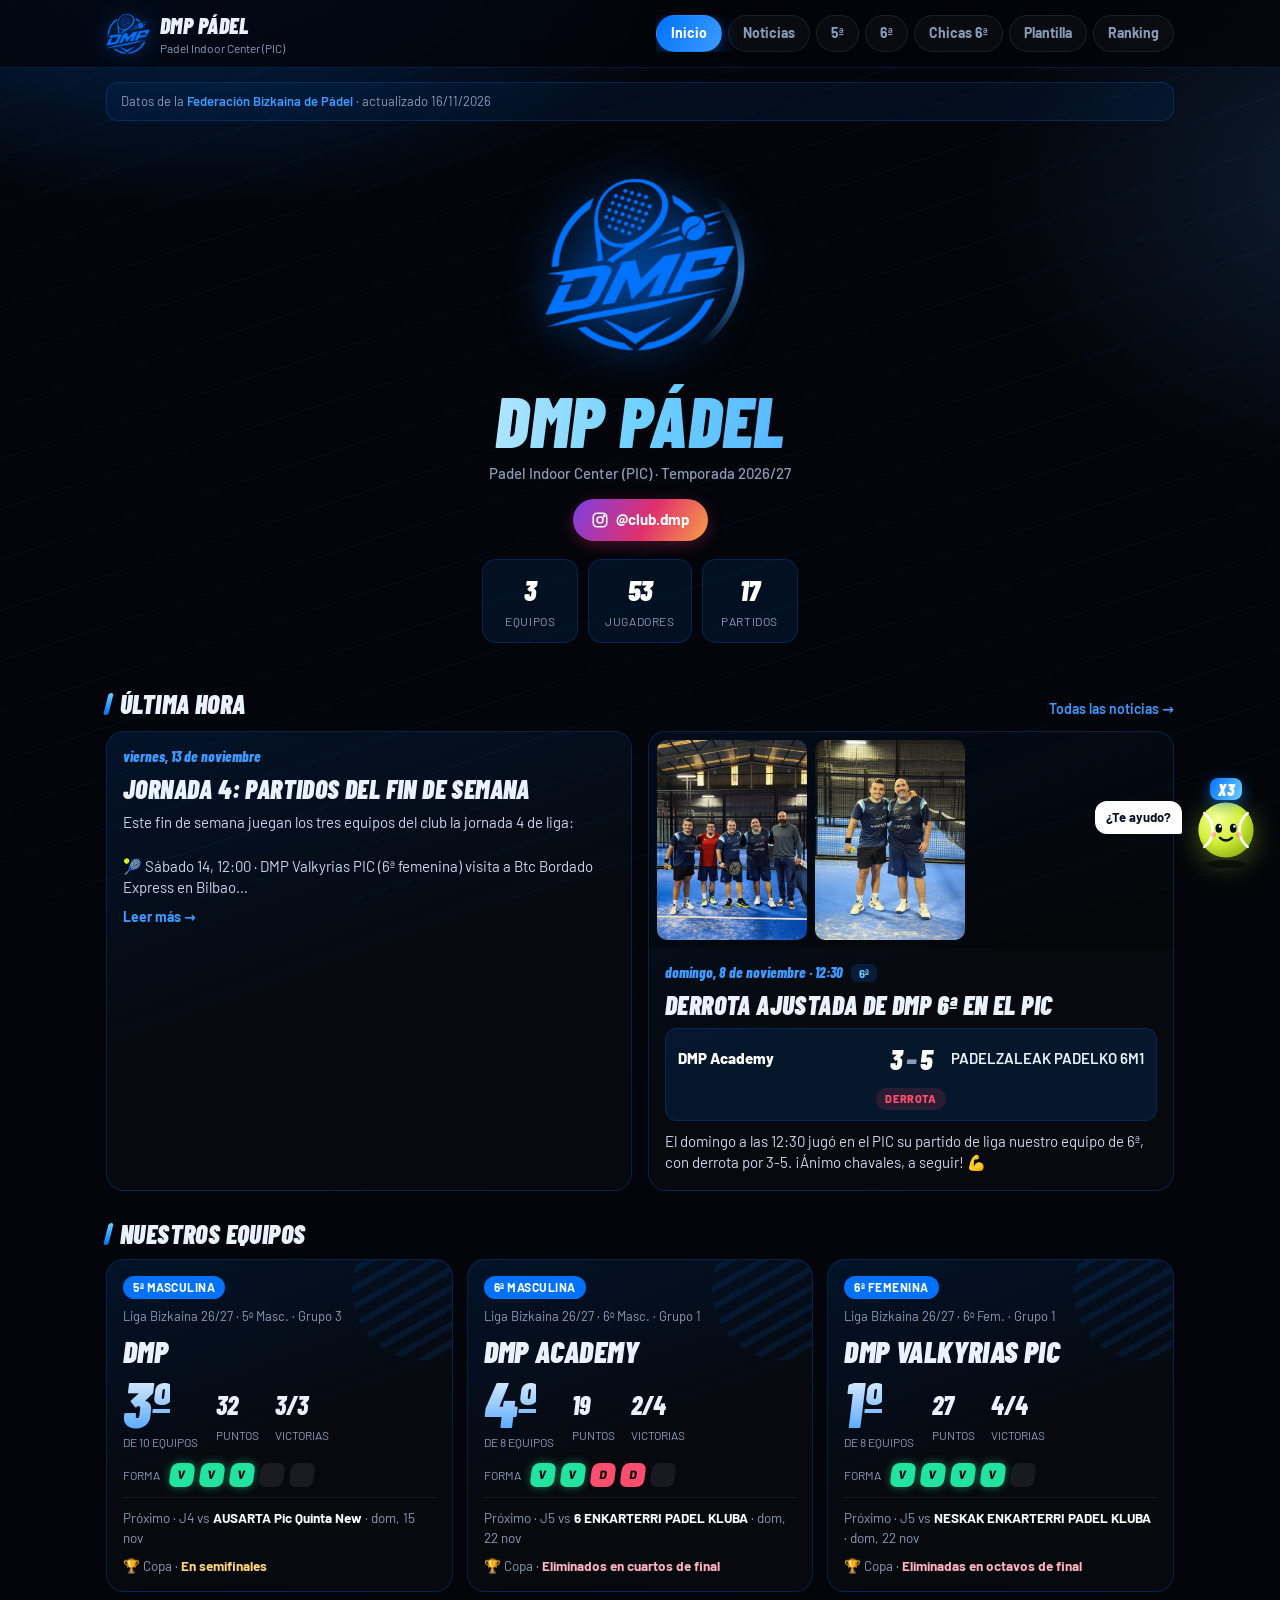
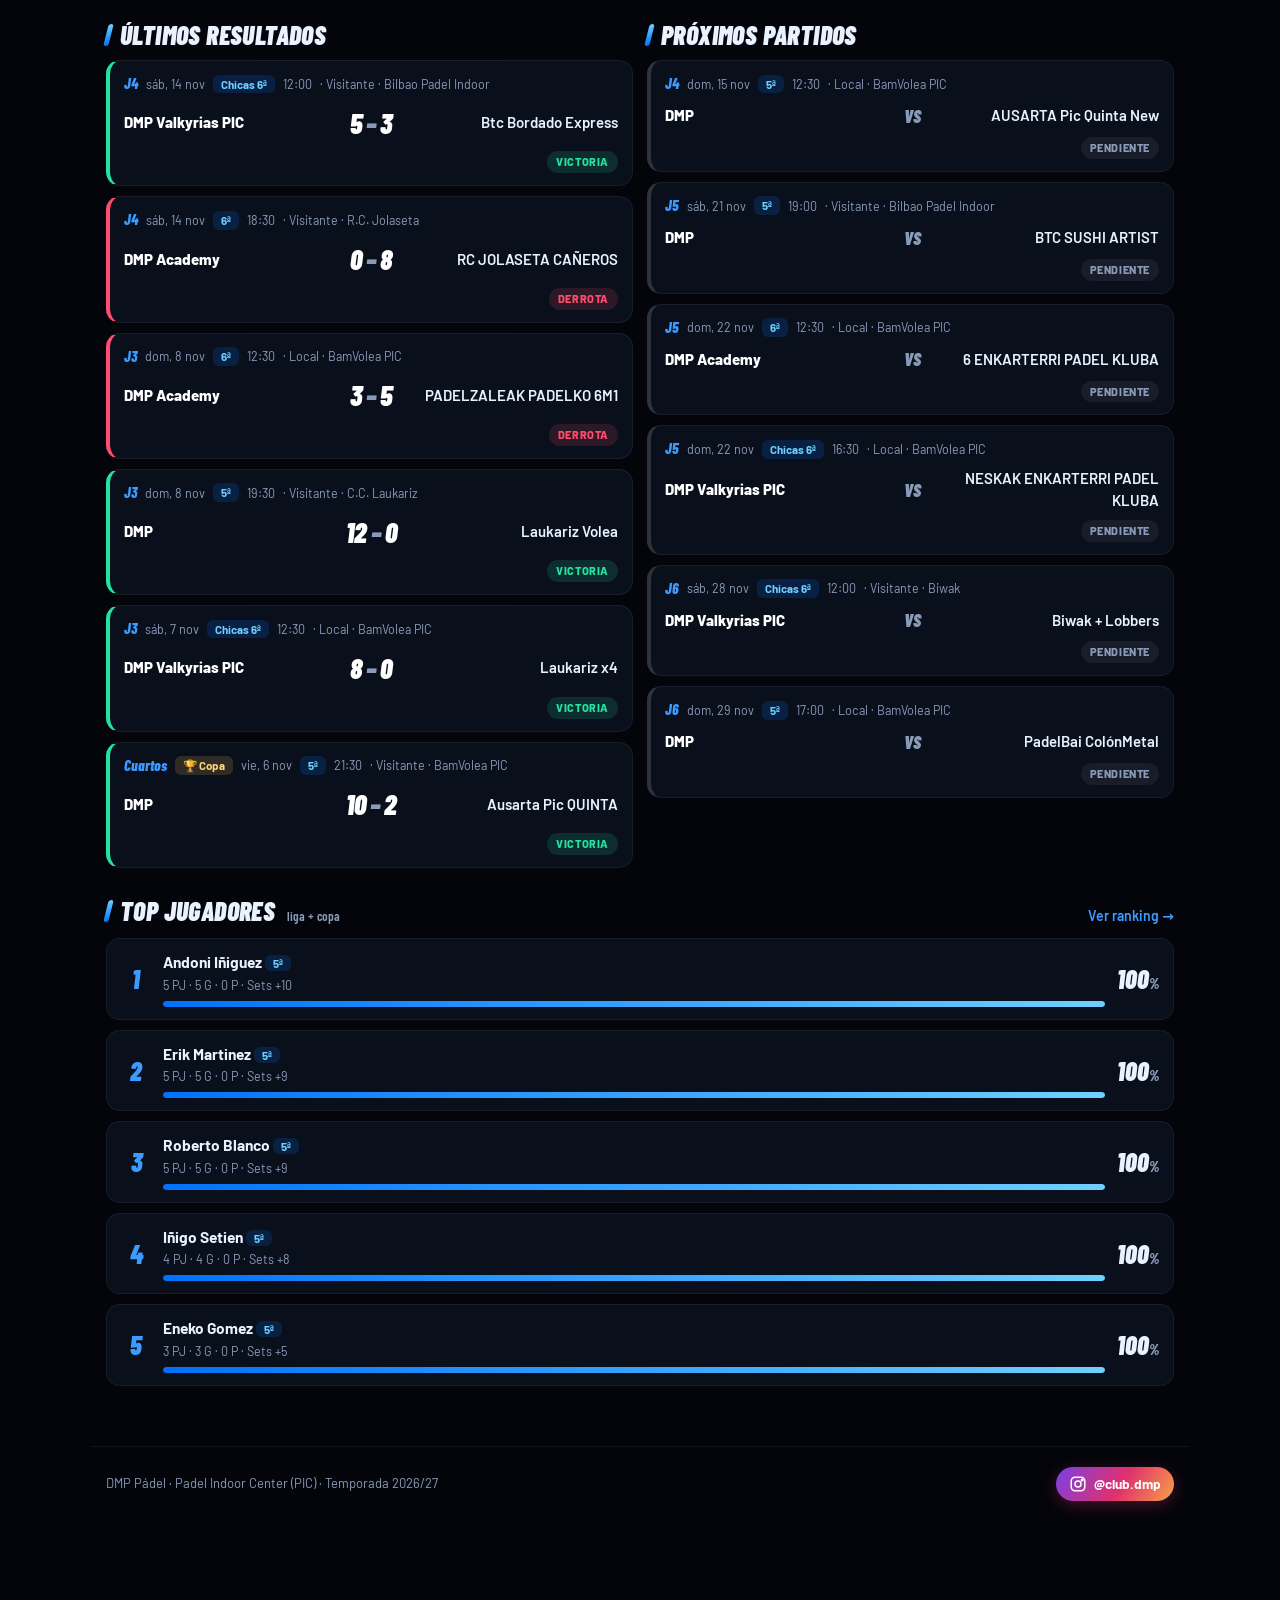
==== commit 2b6a2a8d: "Resultados actualizados 16/11/2026 00:08" ====
--- a/index.html
+++ b/index.html
@@ -316,7 +316,7 @@
  "club": "DMP Pádel",
  "sede": "Padel Indoor Center (PIC)",
  "temporada": "2026/27",
- "actualizado": "15/11/2026",
+ "actualizado": "16/11/2026",
  "instagram": "club.dmp",
  "demo": false,
  "noticias": [
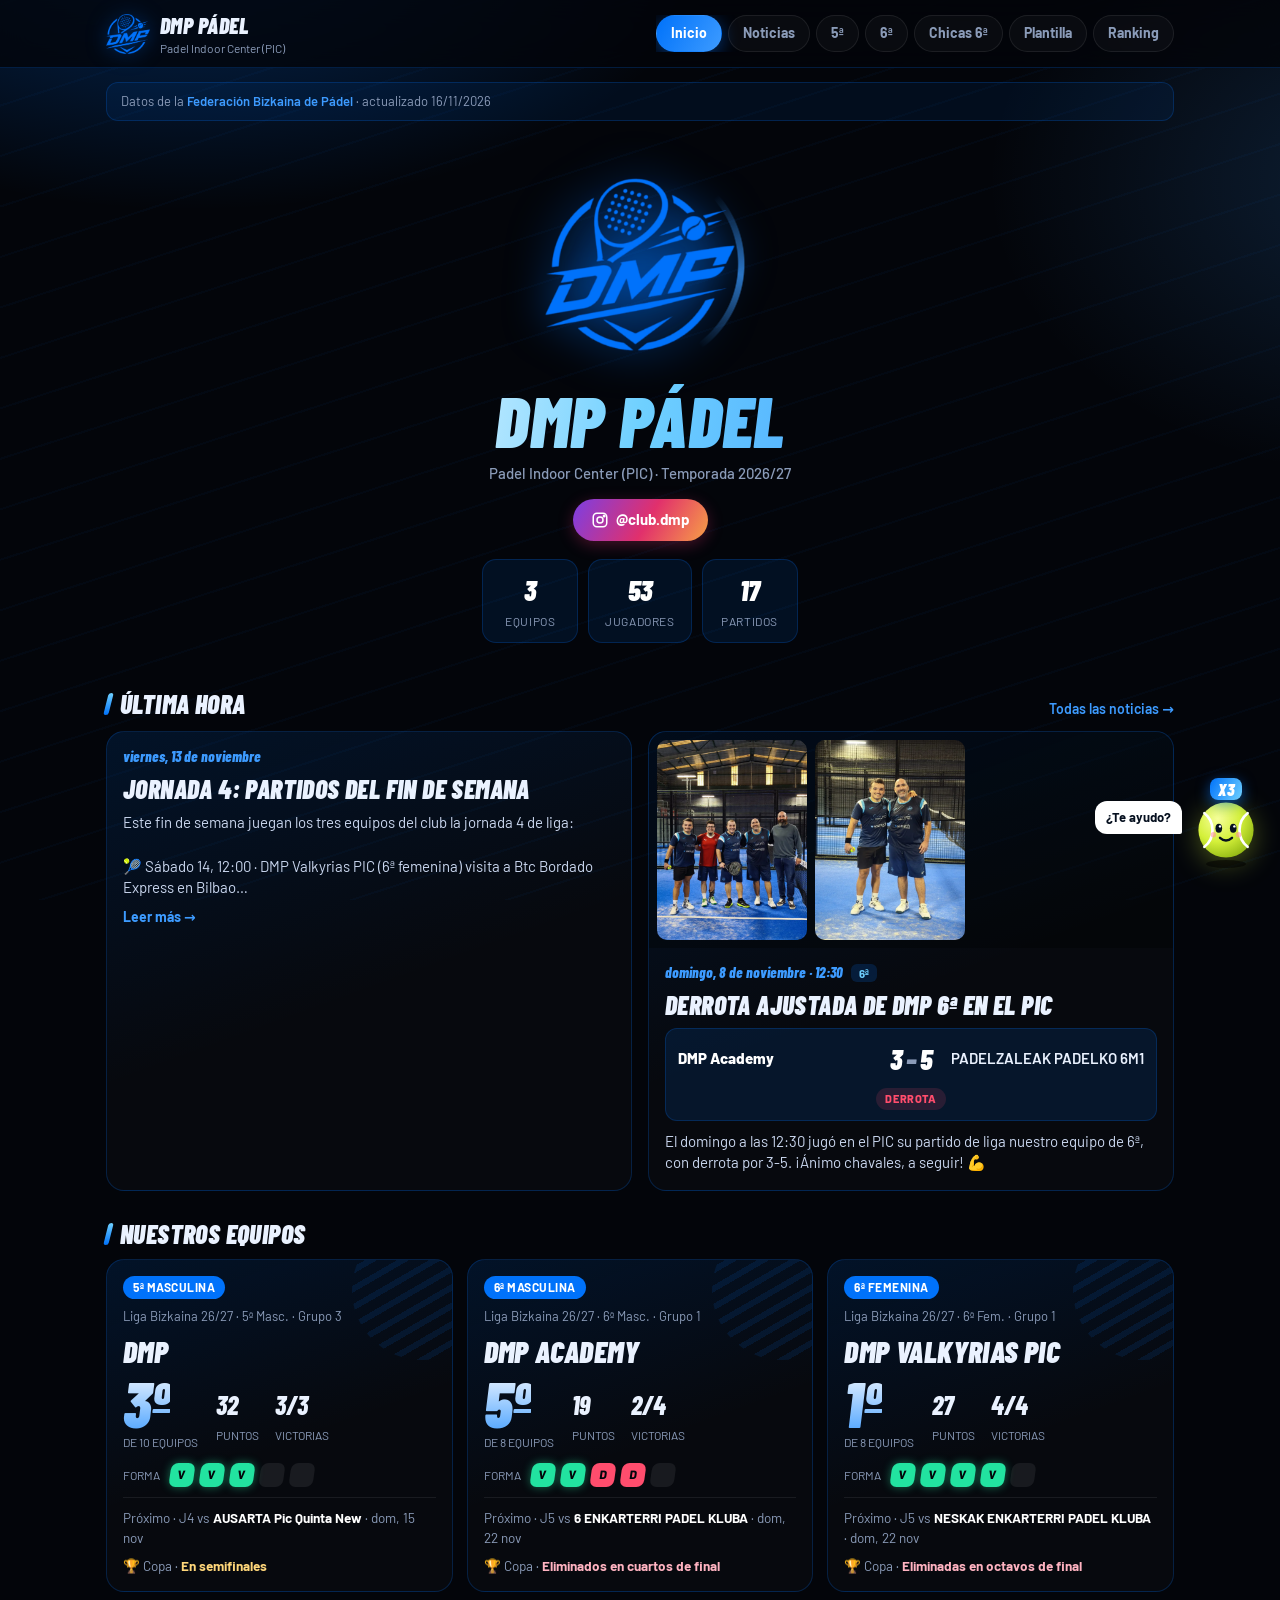
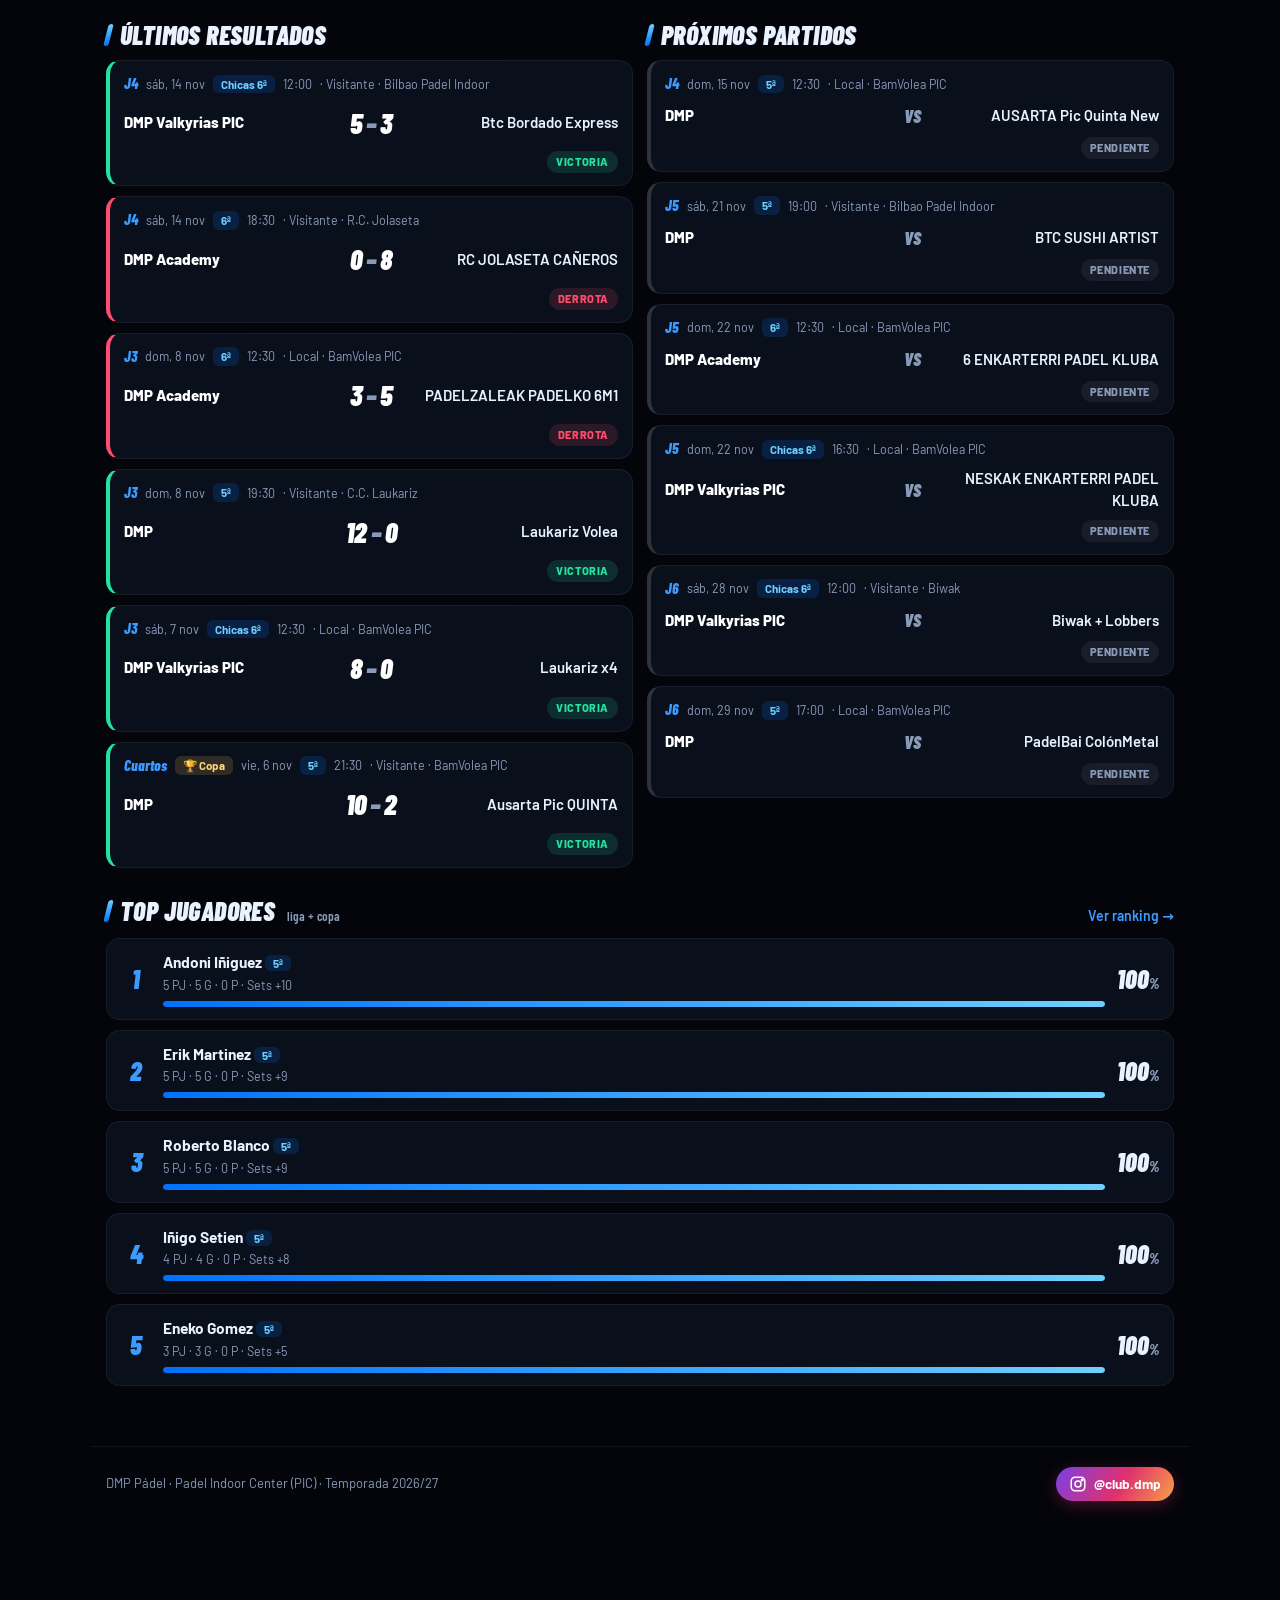
==== commit 025708a2: "Resultados actualizados 16/11/2026 11:08" ====
--- a/index.html
+++ b/index.html
@@ -392,6 +392,15 @@
      "pts": 30
     },
     {
+     "equipo": "Torresolo IKEA MENDI",
+     "pj": 4,
+     "pg": 2,
+     "pp": 2,
+     "sf": 28,
+     "sc": 18,
+     "pts": 30
+    },
+    {
      "equipo": "AUSARTA Pic Quinta New",
      "pj": 3,
      "pg": 2,
@@ -401,15 +410,6 @@
      "pts": 21
     },
     {
-     "equipo": "Torresolo IKEA MENDI",
-     "pj": 3,
-     "pg": 1,
-     "pp": 2,
-     "sf": 20,
-     "sc": 15,
-     "pts": 21
-    },
-    {
      "equipo": "BTC SUSHI ARTIST",
      "pj": 4,
      "pg": 1,
@@ -429,12 +429,12 @@
     },
     {
      "equipo": "TORRESOLO ONDIZ",
-     "pj": 3,
+     "pj": 4,
      "pg": 0,
-     "pp": 3,
-     "sf": 8,
-     "sc": 25,
-     "pts": 8
+     "pp": 4,
+     "sf": 11,
+     "sc": 33,
+     "pts": 11
     },
     {
      "equipo": "Getxo Pádel TZ",
@@ -1152,6 +1152,15 @@
      "pts": 24
     },
     {
+     "equipo": "6 ENKARTERRI PADEL KLUBA",
+     "pj": 4,
+     "pg": 2,
+     "pp": 2,
+     "sf": 15,
+     "sc": 11,
+     "pts": 19
+    },
+    {
      "equipo": "DMP Academy",
      "pj": 4,
      "pg": 2,
@@ -1161,13 +1170,13 @@
      "pts": 19
     },
     {
-     "equipo": "6 ENKARTERRI PADEL KLUBA",
-     "pj": 3,
-     "pg": 2,
-     "pp": 1,
-     "sf": 13,
-     "sc": 7,
-     "pts": 16
+     "equipo": "BTC UGAO INSTALACIONES",
+     "pj": 4,
+     "pg": 1,
+     "pp": 3,
+     "sf": 7,
+     "sc": 20,
+     "pts": 5
     },
     {
      "equipo": "PADELZALEAK PADELKO 6M2",
@@ -1186,15 +1195,6 @@
      "sf": 2,
      "sc": 23,
      "pts": 3
-    },
-    {
-     "equipo": "BTC UGAO INSTALACIONES",
-     "pj": 3,
-     "pg": 0,
-     "pp": 3,
-     "sf": 3,
-     "sc": 18,
-     "pts": 0
     }
    ],
    "partidos": [
@@ -1653,6 +1653,24 @@
      "pts": 11
     },
     {
+     "equipo": "NESKAK ENKARTERRI PADEL KLUBA",
+     "pj": 4,
+     "pg": 1,
+     "pp": 3,
+     "sf": 10,
+     "sc": 18,
+     "pts": 11
+    },
+    {
+     "equipo": "CT BEGOÑALDE 6F",
+     "pj": 4,
+     "pg": 1,
+     "pp": 3,
+     "sf": 9,
+     "sc": 18,
+     "pts": 10
+    },
+    {
      "equipo": "SEMINARIO PADEL CLUB DERIO F6-1",
      "pj": 3,
      "pg": 1,
@@ -1669,24 +1687,6 @@
      "sf": 9,
      "sc": 13,
      "pts": 8
-    },
-    {
-     "equipo": "CT BEGOÑALDE 6F",
-     "pj": 3,
-     "pg": 1,
-     "pp": 2,
-     "sf": 6,
-     "sc": 13,
-     "pts": 8
-    },
-    {
-     "equipo": "NESKAK ENKARTERRI PADEL KLUBA",
-     "pj": 3,
-     "pg": 0,
-     "pp": 3,
-     "sf": 5,
-     "sc": 15,
-     "pts": 5
     }
    ],
    "partidos": [
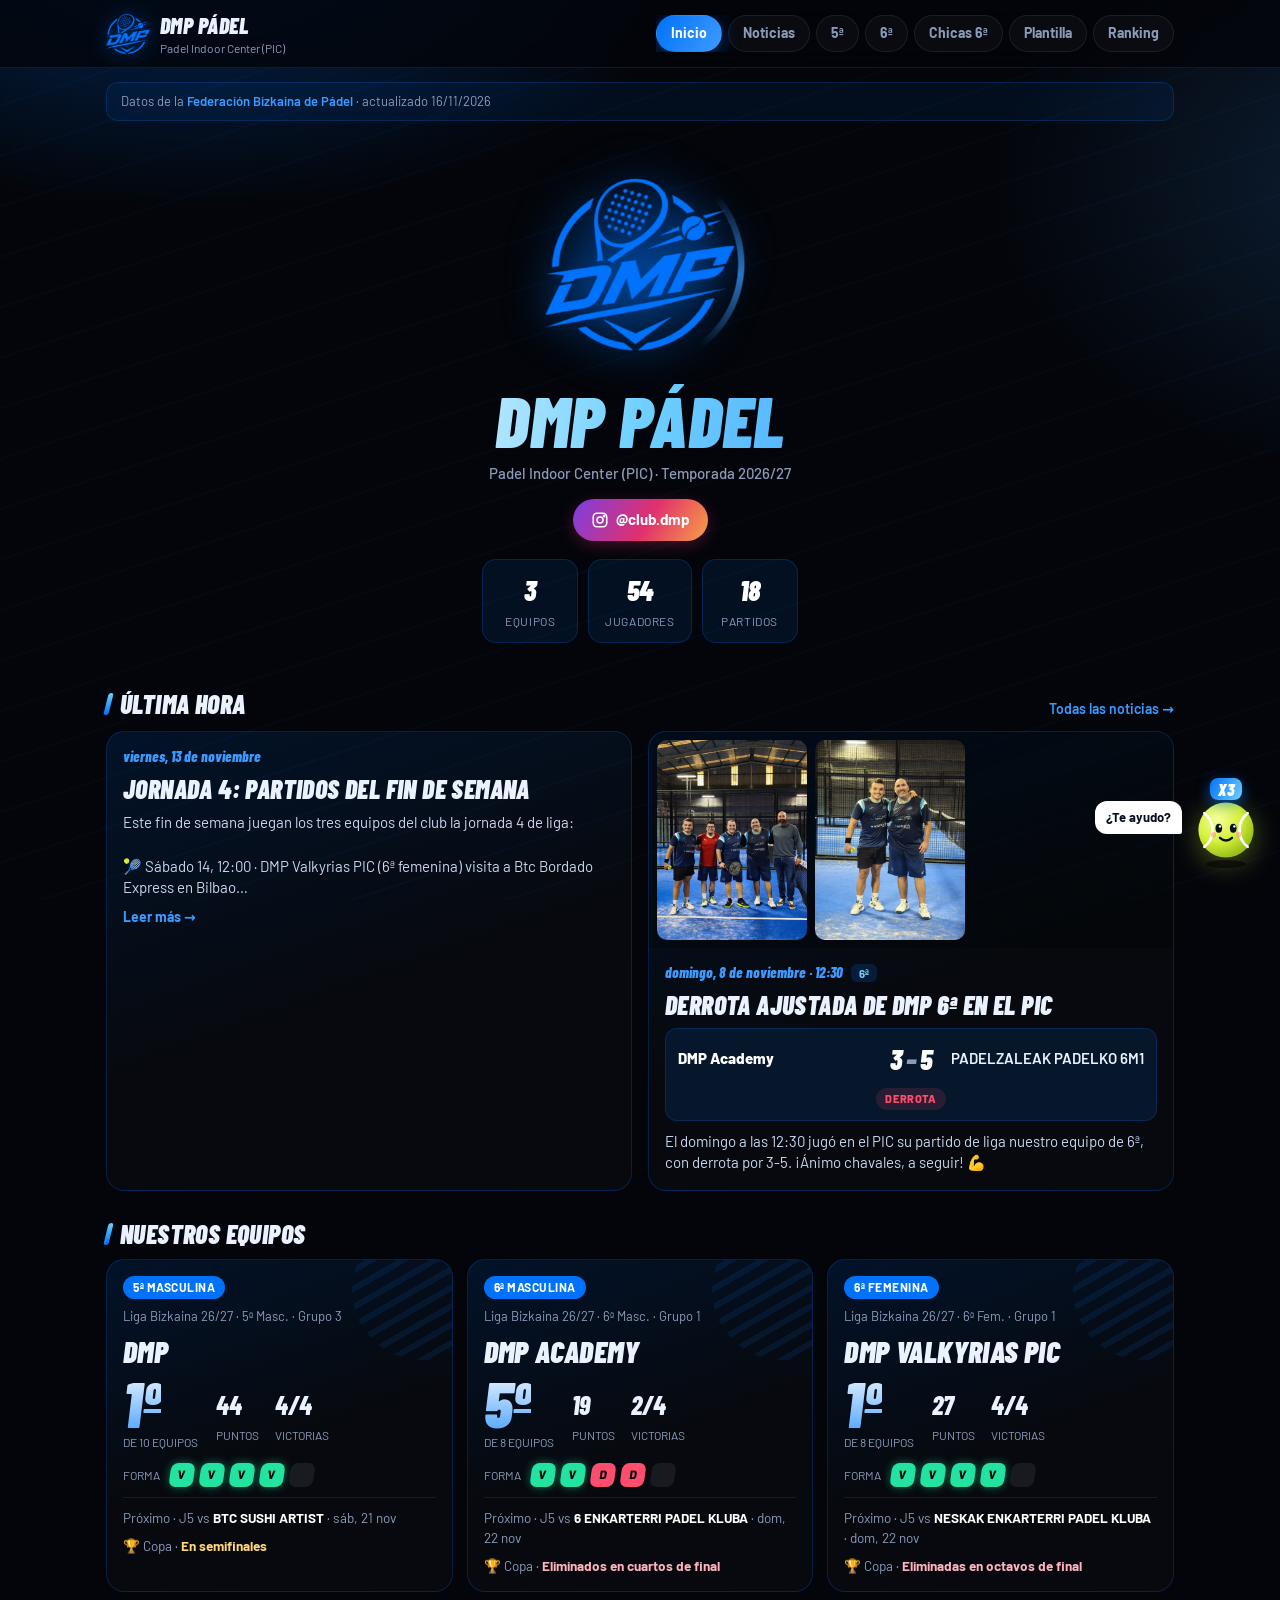
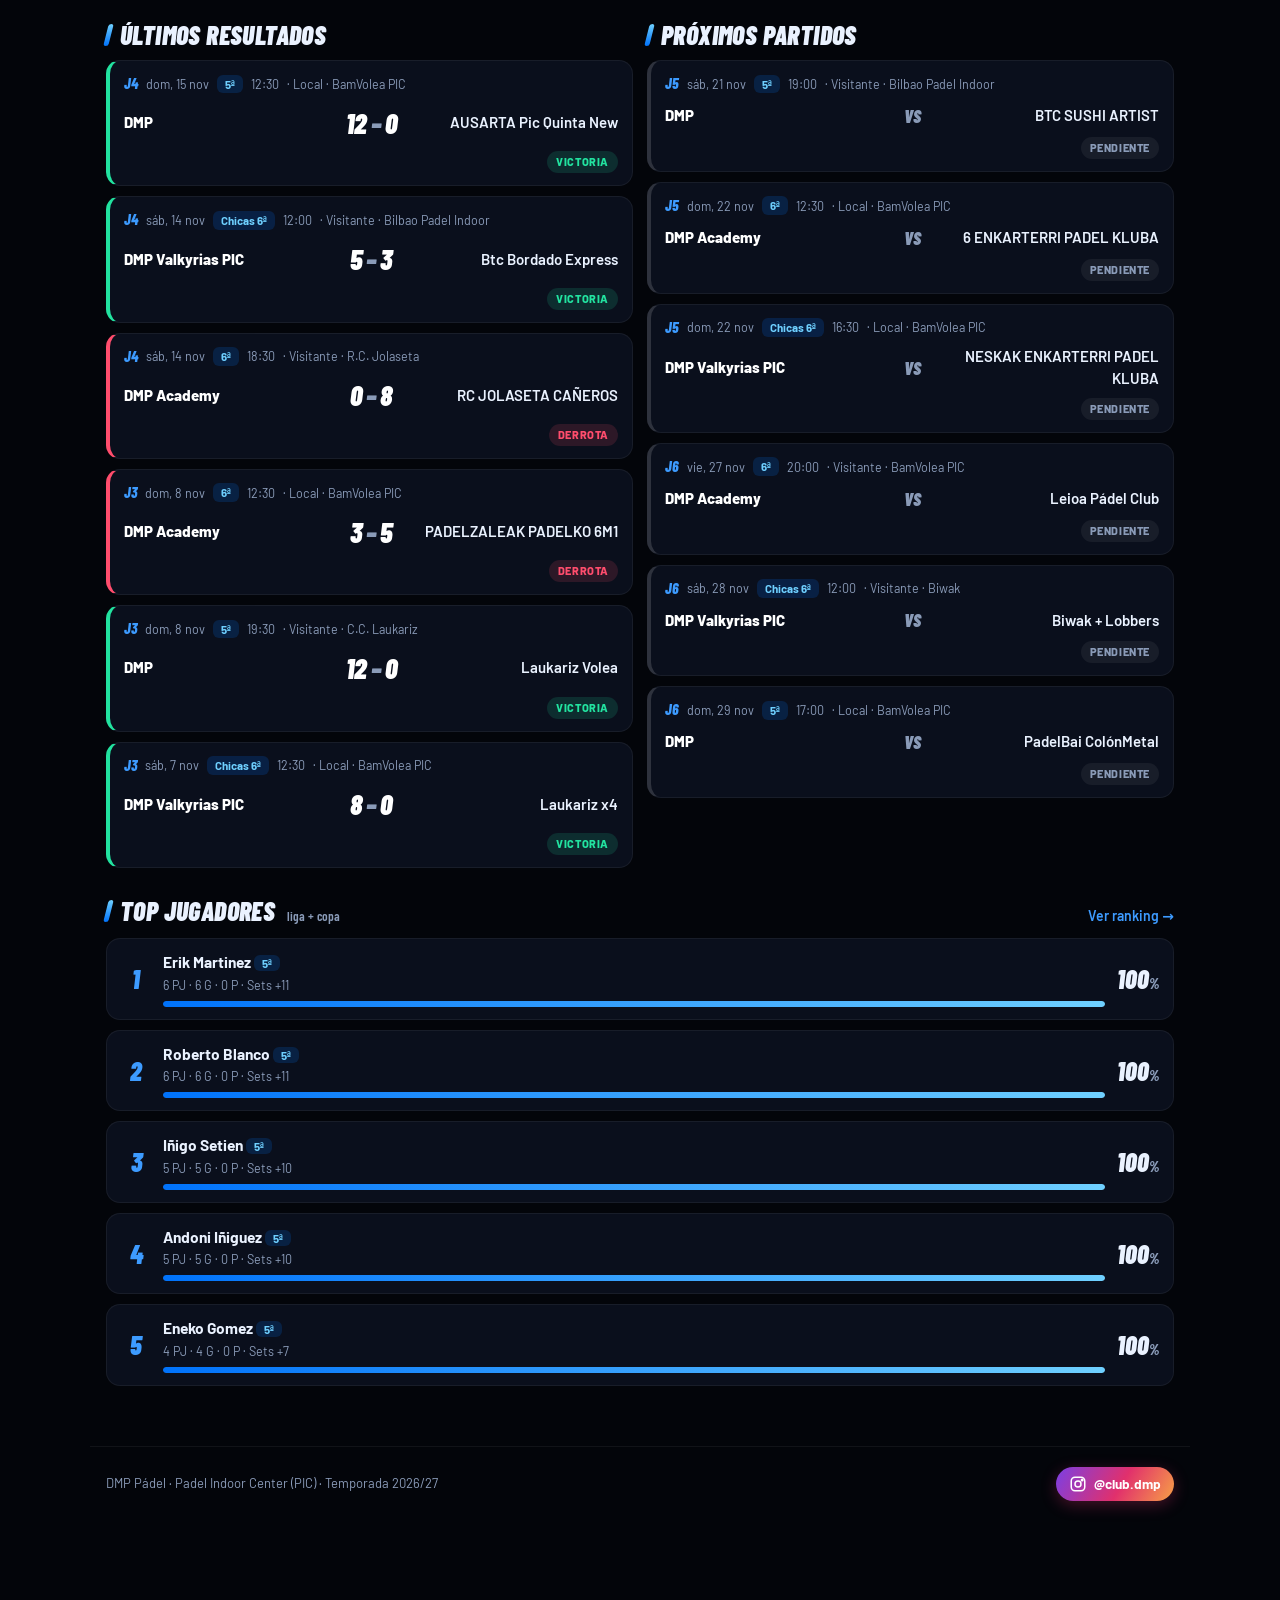
==== commit 12aae953: "Resultados actualizados 16/11/2026 23:54" ====
--- a/index.html
+++ b/index.html
@@ -356,6 +356,15 @@
    "fuente": "https://www.bizkaiapadel.com/Home/JornadaLiga/34?fase=60&grupoId=55&jornada=1",
    "clasificacion": [
     {
+     "equipo": "DMP",
+     "pj": 4,
+     "pg": 4,
+     "pp": 0,
+     "sf": 38,
+     "sc": 7,
+     "pts": 44
+    },
+    {
      "equipo": "Picamos B",
      "pj": 4,
      "pg": 3,
@@ -374,15 +383,6 @@
      "pts": 37
     },
     {
-     "equipo": "DMP",
-     "pj": 3,
-     "pg": 3,
-     "pp": 0,
-     "sf": 28,
-     "sc": 6,
-     "pts": 32
-    },
-    {
      "equipo": "CT Begoñalde - Molinillos",
      "pj": 4,
      "pg": 3,
@@ -402,11 +402,11 @@
     },
     {
      "equipo": "AUSARTA Pic Quinta New",
-     "pj": 3,
+     "pj": 4,
      "pg": 2,
-     "pp": 1,
-     "sf": 19,
-     "sc": 17,
+     "pp": 2,
+     "sf": 20,
+     "sc": 27,
      "pts": 21
     },
     {
@@ -580,9 +580,40 @@
      "rival": "AUSARTA Pic Quinta New",
      "lugar": "Local",
      "sede": "BamVolea PIC",
-     "dmp": "",
-     "riv": "",
-     "parejas": []
+     "dmp": 12,
+     "riv": 0,
+     "parejas": [
+      {
+       "dmp": "Iñigo Setien - Santos Ladra",
+       "riv": "Ander Galvan - Gonzalo Ortega",
+       "sets": "6-2 6-2",
+       "g": 1
+      },
+      {
+       "dmp": "Eneko Gomez - Juan Maria Saez",
+       "riv": "Javier Rodrigo - Asier Ruiz",
+       "sets": "6-2 6-3",
+       "g": 1
+      },
+      {
+       "dmp": "Asier Orbe - Mikel Osorio",
+       "riv": "Borja Castillo - Aitor Muñoz",
+       "sets": "5-7 6-4 6-1",
+       "g": 1
+      },
+      {
+       "dmp": "Eñaut Beobide - Roberto Blanco",
+       "riv": "Oskar Lorenzo - Jose Ignacio Vazquez",
+       "sets": "6-4 6-2",
+       "g": 1
+      },
+      {
+       "dmp": "Erik Martinez - Iker Aguirre",
+       "riv": "Ramon Iribarnegaray - Juan Carlos Abad",
+       "sets": "6-0 6-3",
+       "g": 1
+      }
+     ]
     },
     {
      "j": 5,
@@ -663,7 +694,7 @@
     },
     {
      "j": 12,
-     "fecha": "2027-01-31",
+     "fecha": "2027-02-14",
      "hora": "",
      "rival": "Laukariz Volea",
      "lugar": "Local",
@@ -674,8 +705,8 @@
     },
     {
      "j": 13,
-     "fecha": "2027-02-05",
-     "hora": "21:00",
+     "fecha": "2027-02-21",
+     "hora": "",
      "rival": "AUSARTA Pic Quinta New",
      "lugar": "Visitante",
      "sede": "BamVolea PIC",
@@ -685,7 +716,7 @@
     },
     {
      "j": 14,
-     "fecha": "2027-02-14",
+     "fecha": "2027-03-21",
      "hora": "",
      "rival": "BTC SUSHI ARTIST",
      "lugar": "Local",
@@ -696,7 +727,7 @@
     },
     {
      "j": 15,
-     "fecha": "2027-02-21",
+     "fecha": "2027-04-11",
      "hora": "",
      "rival": "PadelBai ColónMetal",
      "lugar": "Visitante",
@@ -707,7 +738,7 @@
     },
     {
      "j": 16,
-     "fecha": "2027-02-28",
+     "fecha": "2027-04-25",
      "hora": "",
      "rival": "TORRESOLO ONDIZ",
      "lugar": "Local",
@@ -718,7 +749,7 @@
     },
     {
      "j": 17,
-     "fecha": "2027-03-07",
+     "fecha": "2027-05-16",
      "hora": "",
      "rival": "CT Begoñalde - Molinillos",
      "lugar": "Visitante",
@@ -729,7 +760,7 @@
     },
     {
      "j": 18,
-     "fecha": "2027-03-14",
+     "fecha": "2027-05-30",
      "hora": "",
      "rival": "Picamos B",
      "lugar": "Local",
@@ -742,9 +773,9 @@
    "jugadores": [
     {
      "nombre": "Santos Ladra",
-     "pj": 3,
-     "pg": 3,
-     "sg": 6,
+     "pj": 4,
+     "pg": 4,
+     "sg": 8,
      "sp": 0,
      "cpj": 3,
      "cpg": 2,
@@ -753,9 +784,9 @@
     },
     {
      "nombre": "Iñigo Setien",
-     "pj": 2,
-     "pg": 2,
-     "sg": 4,
+     "pj": 3,
+     "pg": 3,
+     "sg": 6,
      "sp": 0,
      "cpj": 2,
      "cpg": 2,
@@ -764,9 +795,9 @@
     },
     {
      "nombre": "Erik Martinez",
-     "pj": 2,
-     "pg": 2,
-     "sg": 4,
+     "pj": 3,
+     "pg": 3,
+     "sg": 6,
      "sp": 1,
      "cpj": 3,
      "cpg": 3,
@@ -775,9 +806,9 @@
     },
     {
      "nombre": "Roberto Blanco",
-     "pj": 2,
-     "pg": 2,
-     "sg": 4,
+     "pj": 3,
+     "pg": 3,
+     "sg": 6,
      "sp": 1,
      "cpj": 3,
      "cpg": 3,
@@ -808,10 +839,10 @@
     },
     {
      "nombre": "Mikel Osorio",
-     "pj": 3,
-     "pg": 2,
-     "sg": 5,
-     "sp": 2,
+     "pj": 4,
+     "pg": 3,
+     "sg": 7,
+     "sp": 3,
      "cpj": 1,
      "cpg": 1,
      "csg": 2,
@@ -885,9 +916,9 @@
     },
     {
      "nombre": "Eñaut Beobide",
-     "pj": 1,
-     "pg": 1,
-     "sg": 2,
+     "pj": 2,
+     "pg": 2,
+     "sg": 4,
      "sp": 0,
      "cpj": 1,
      "cpg": 0,
@@ -907,9 +938,9 @@
     },
     {
      "nombre": "Eneko Gomez",
-     "pj": 1,
-     "pg": 1,
-     "sg": 2,
+     "pj": 2,
+     "pg": 2,
+     "sg": 4,
      "sp": 0,
      "cpj": 2,
      "cpg": 2,
@@ -918,10 +949,10 @@
     },
     {
      "nombre": "Asier Orbe",
-     "pj": 1,
-     "pg": 1,
-     "sg": 2,
-     "sp": 0,
+     "pj": 2,
+     "pg": 2,
+     "sg": 4,
+     "sp": 1,
      "cpj": 1,
      "cpg": 1,
      "csg": 2,
@@ -950,10 +981,21 @@
      "csp": 2
     },
     {
+     "nombre": "Juan Maria Saez",
+     "pj": 1,
+     "pg": 1,
+     "sg": 2,
+     "sp": 0,
+     "cpj": 0,
+     "cpg": 0,
+     "csg": 0,
+     "csp": 0
+    },
+    {
      "nombre": "Iker Aguirre",
-     "pj": 0,
-     "pg": 0,
-     "sg": 0,
+     "pj": 1,
+     "pg": 1,
+     "sg": 2,
      "sp": 0,
      "cpj": 1,
      "cpg": 1,
@@ -1331,8 +1373,8 @@
     },
     {
      "j": 6,
-     "fecha": "2026-11-29",
-     "hora": "",
+     "fecha": "2026-11-27",
+     "hora": "20:00",
      "rival": "Leioa Pádel Club",
      "lugar": "Visitante",
      "sede": "BamVolea PIC",
@@ -1635,6 +1677,15 @@
      "pts": 21
     },
     {
+     "equipo": "Biwak + Lobbers",
+     "pj": 4,
+     "pg": 2,
+     "pp": 2,
+     "sf": 16,
+     "sc": 11,
+     "pts": 19
+    },
+    {
      "equipo": "PADEL ZAMUDIO W6",
      "pj": 3,
      "pg": 2,
@@ -1644,15 +1695,6 @@
      "pts": 15
     },
     {
-     "equipo": "Biwak + Lobbers",
-     "pj": 3,
-     "pg": 1,
-     "pp": 2,
-     "sf": 10,
-     "sc": 11,
-     "pts": 11
-    },
-    {
      "equipo": "NESKAK ENKARTERRI PADEL KLUBA",
      "pj": 4,
      "pg": 1,
@@ -1672,11 +1714,11 @@
     },
     {
      "equipo": "SEMINARIO PADEL CLUB DERIO F6-1",
-     "pj": 3,
-     "pg": 1,
-     "pp": 2,
+     "pj": 4,
+     "pg": 1,
+     "pp": 3,
      "sf": 8,
-     "sc": 13,
+     "sc": 19,
      "pts": 9
     },
     {
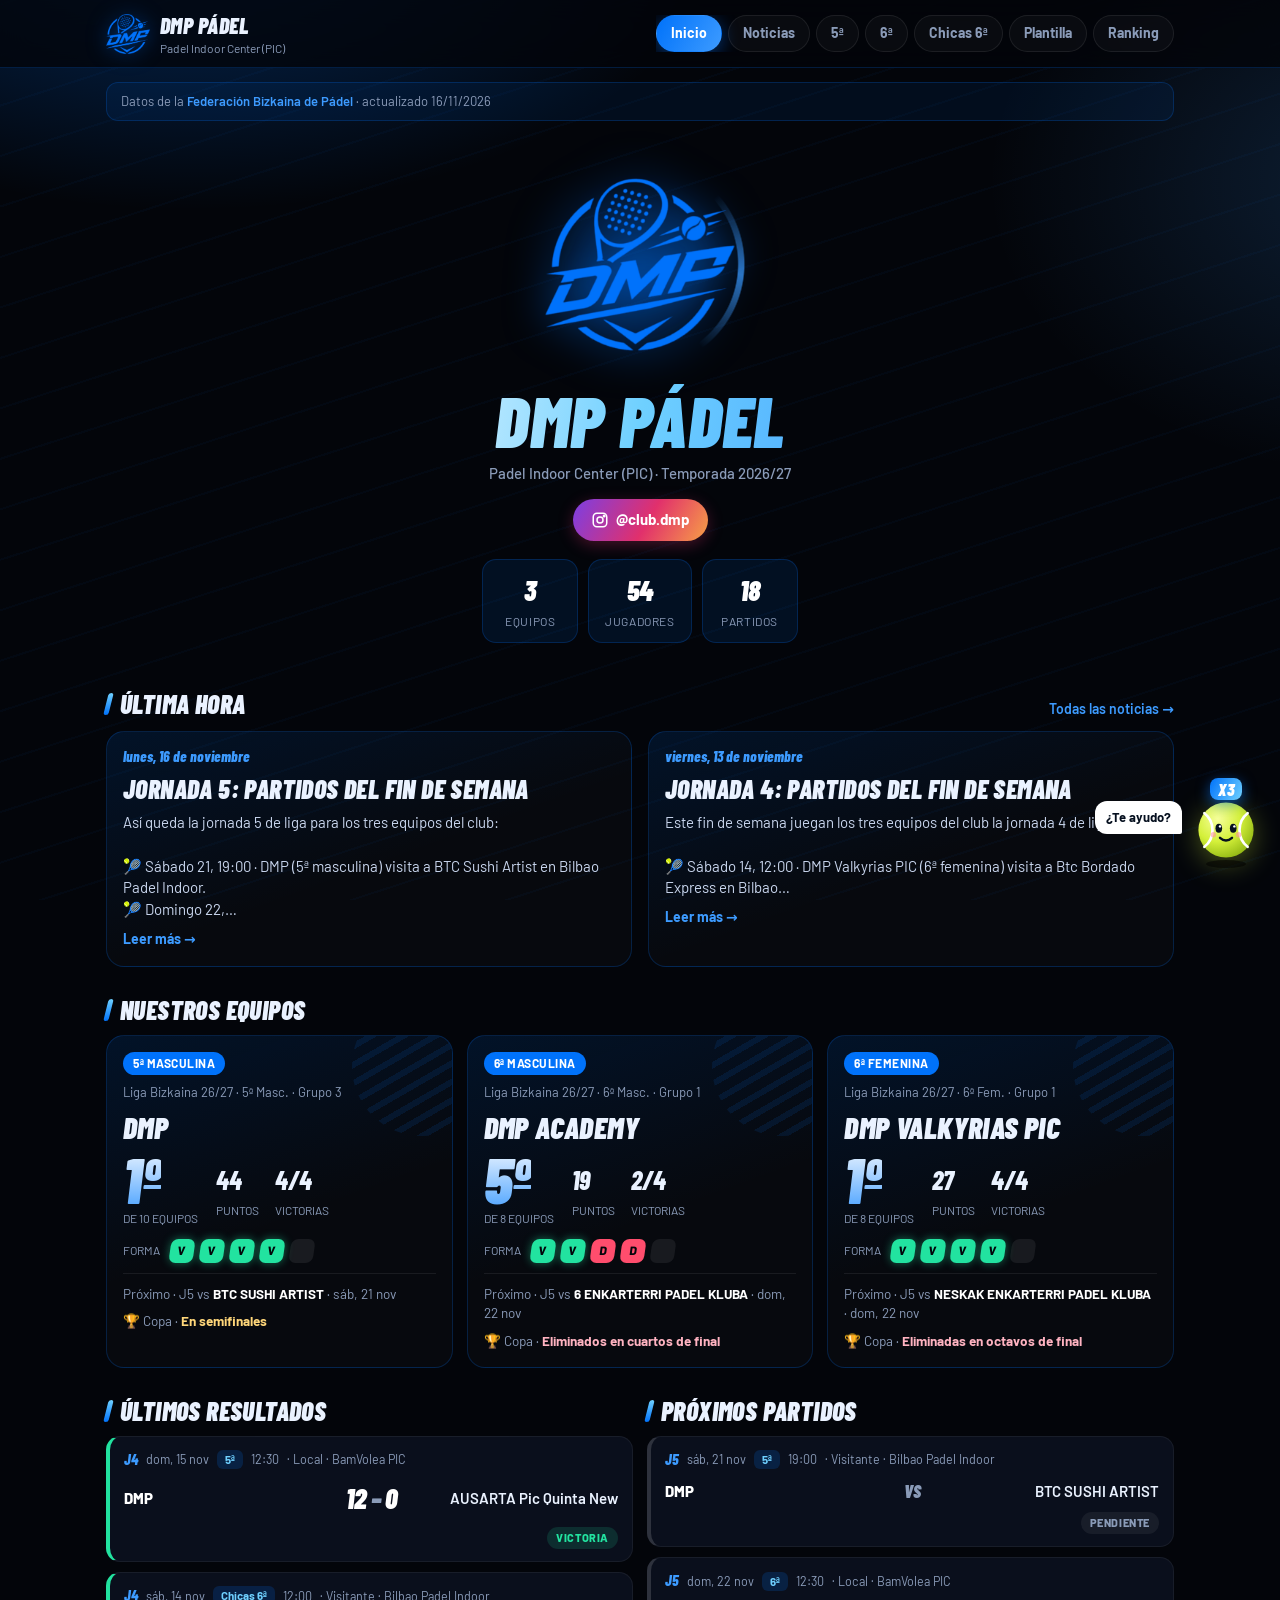
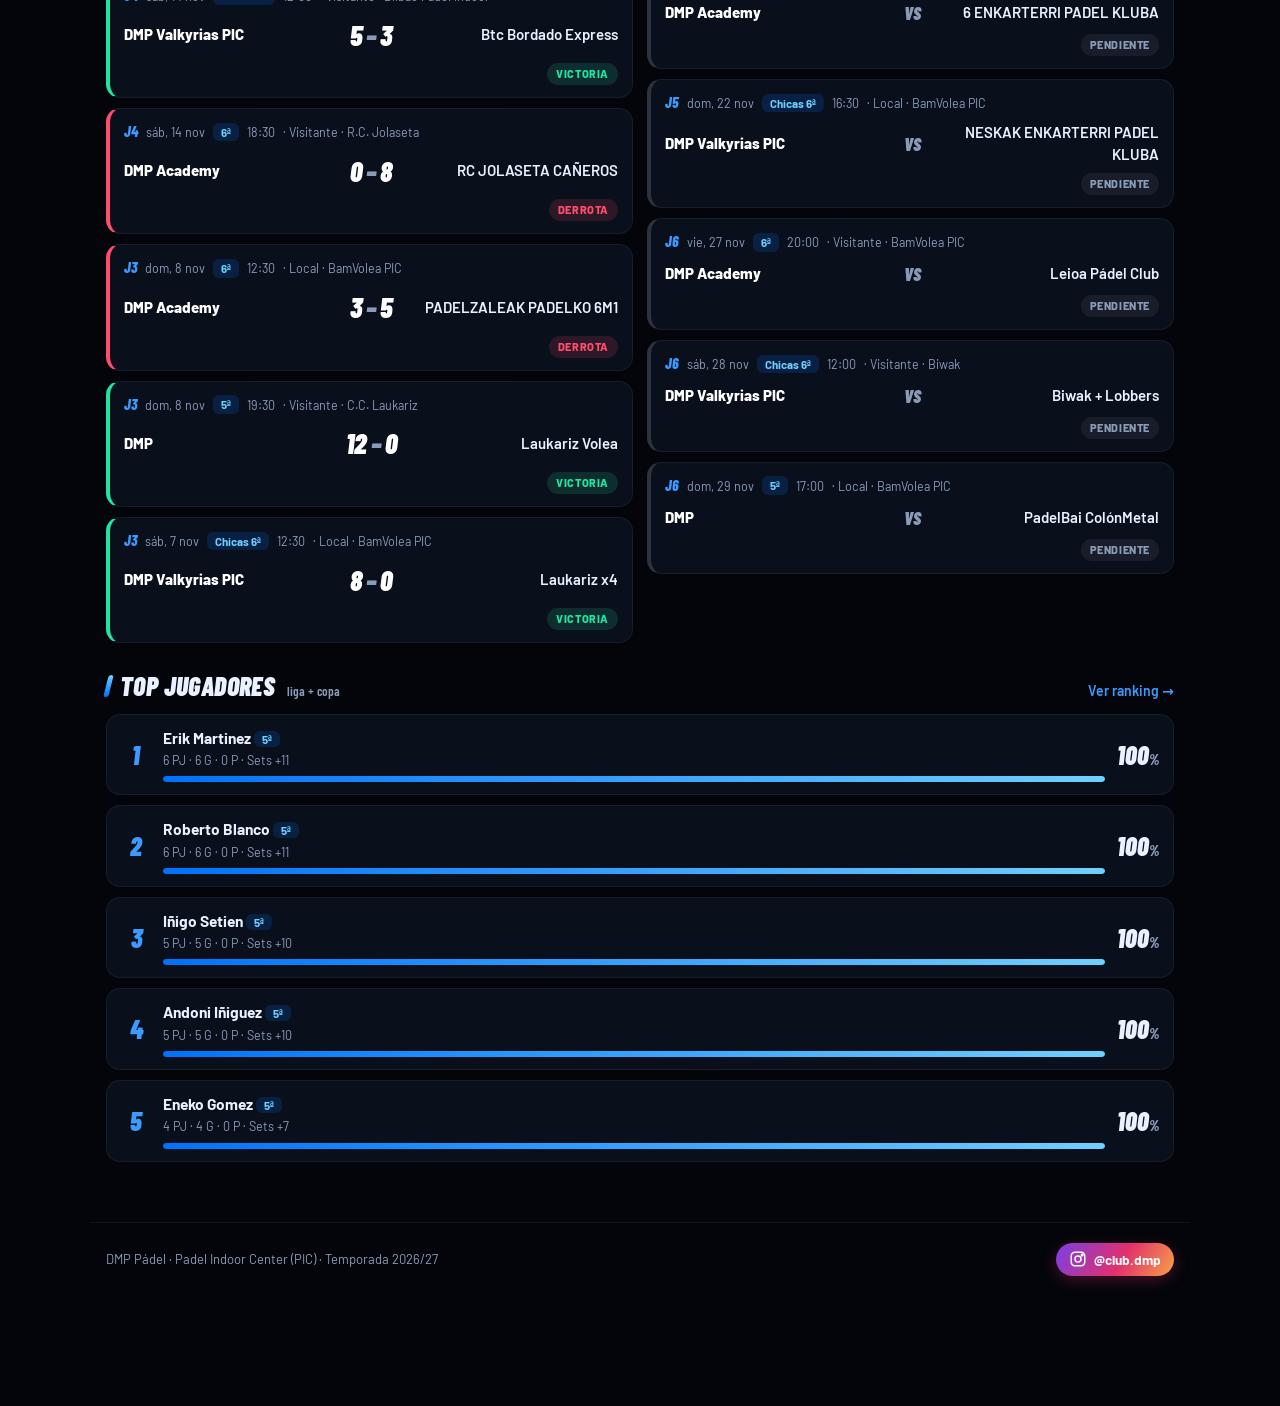
==== commit 60ee9865: "Noticia: partidos de la jornada 5 Co-Authored-By: Claude Fable 5.2 <noreply@anthropic.com> Claude-Se" ====
--- a/index.html
+++ b/index.html
@@ -321,6 +321,17 @@
  "demo": false,
  "noticias": [
   {
+   "titulo": "Jornada 5: partidos del fin de semana",
+   "fecha": "2026-11-16",
+   "hora": "",
+   "equipo": "",
+   "rival": "",
+   "dmp": "",
+   "riv": "",
+   "texto": "Así queda la jornada 5 de liga para los tres equipos del club:\n\n🎾 Sábado 21, 19:00 · DMP (5ª masculina) visita a BTC Sushi Artist en Bilbao Padel Indoor.\n🎾 Domingo 22, 12:30 · DMP Academy (6ª masculina) recibe a 6 Enkarterri Padel Kluba en casa, en el BamVolea PIC.\n🎾 Domingo 22, 16:30 · DMP Valkyrias PIC (6ª femenina) recibe a Neskak Enkarterri Padel Kluba en casa, en el BamVolea PIC.\n\nAurrera DMP!! 💪🎾",
+   "fotos": []
+  },
+  {
    "titulo": "Jornada 4: partidos del fin de semana",
    "fecha": "2026-11-13",
    "hora": "",
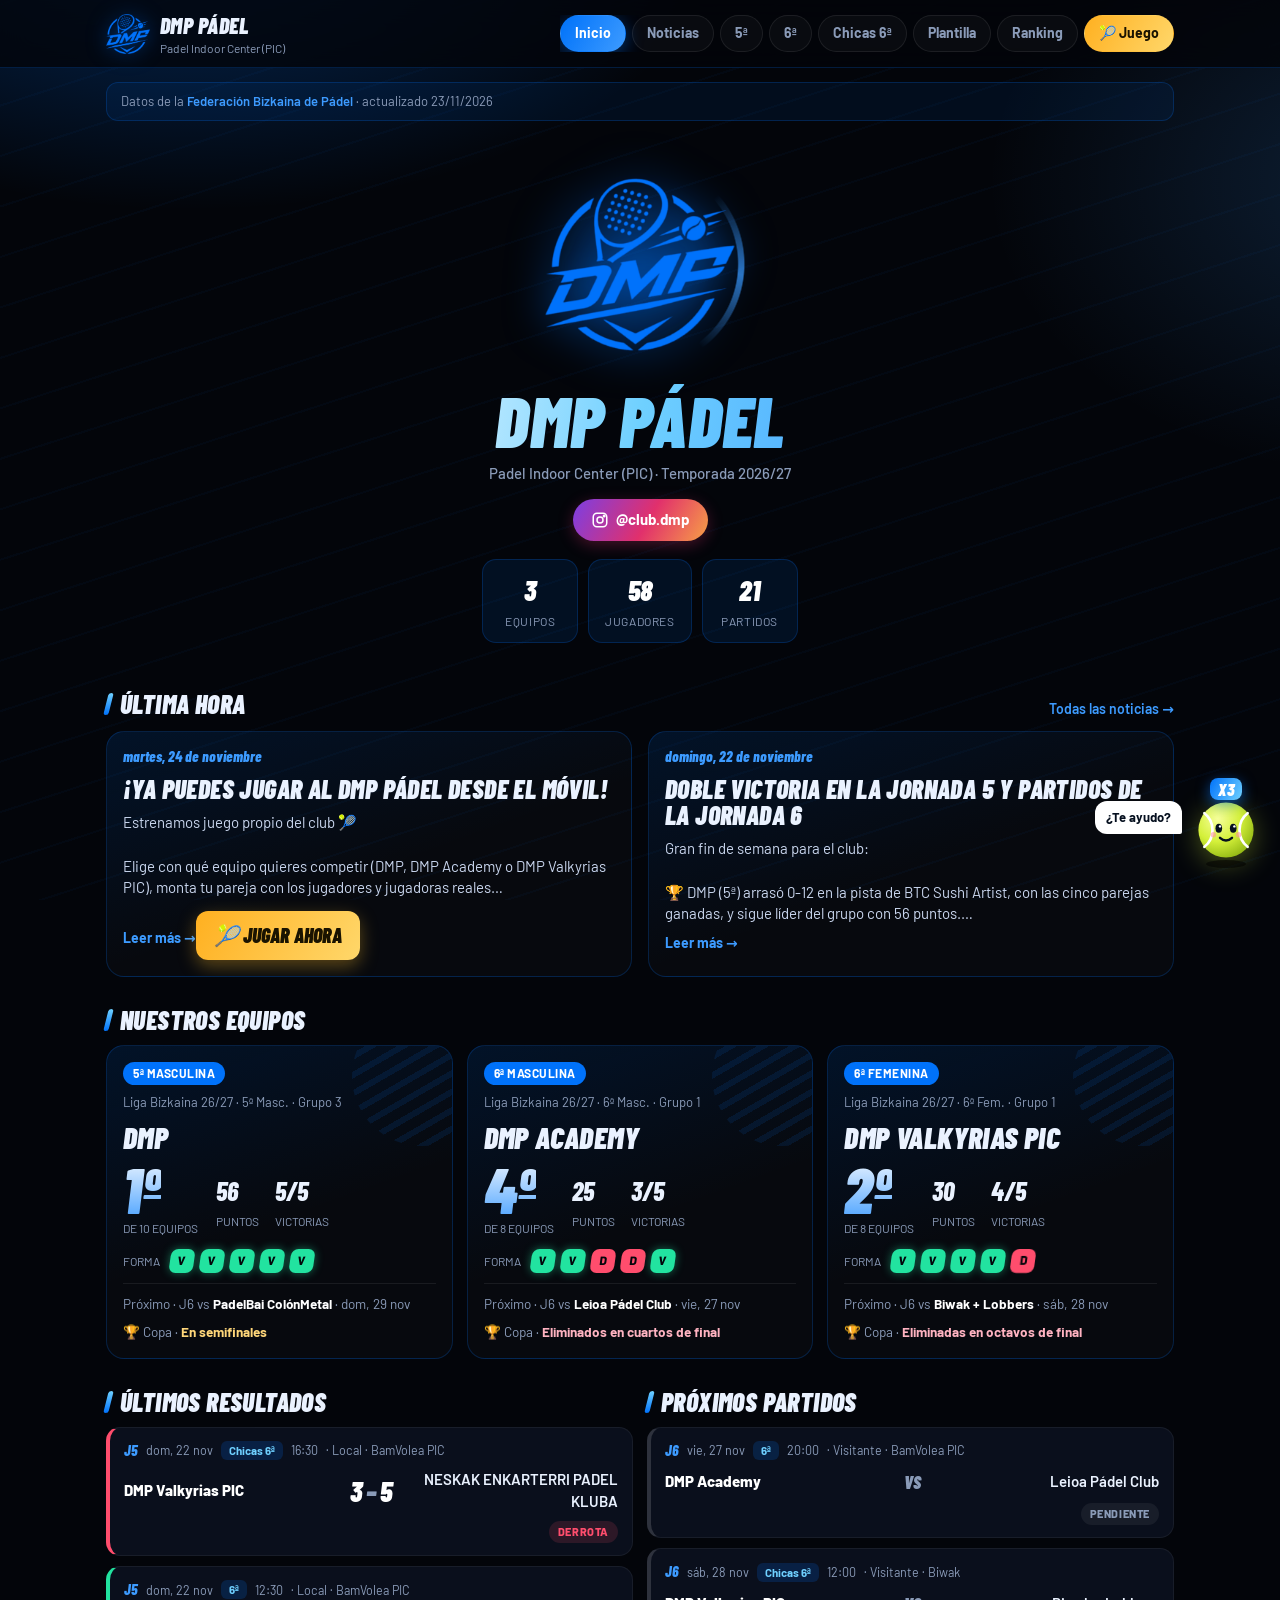
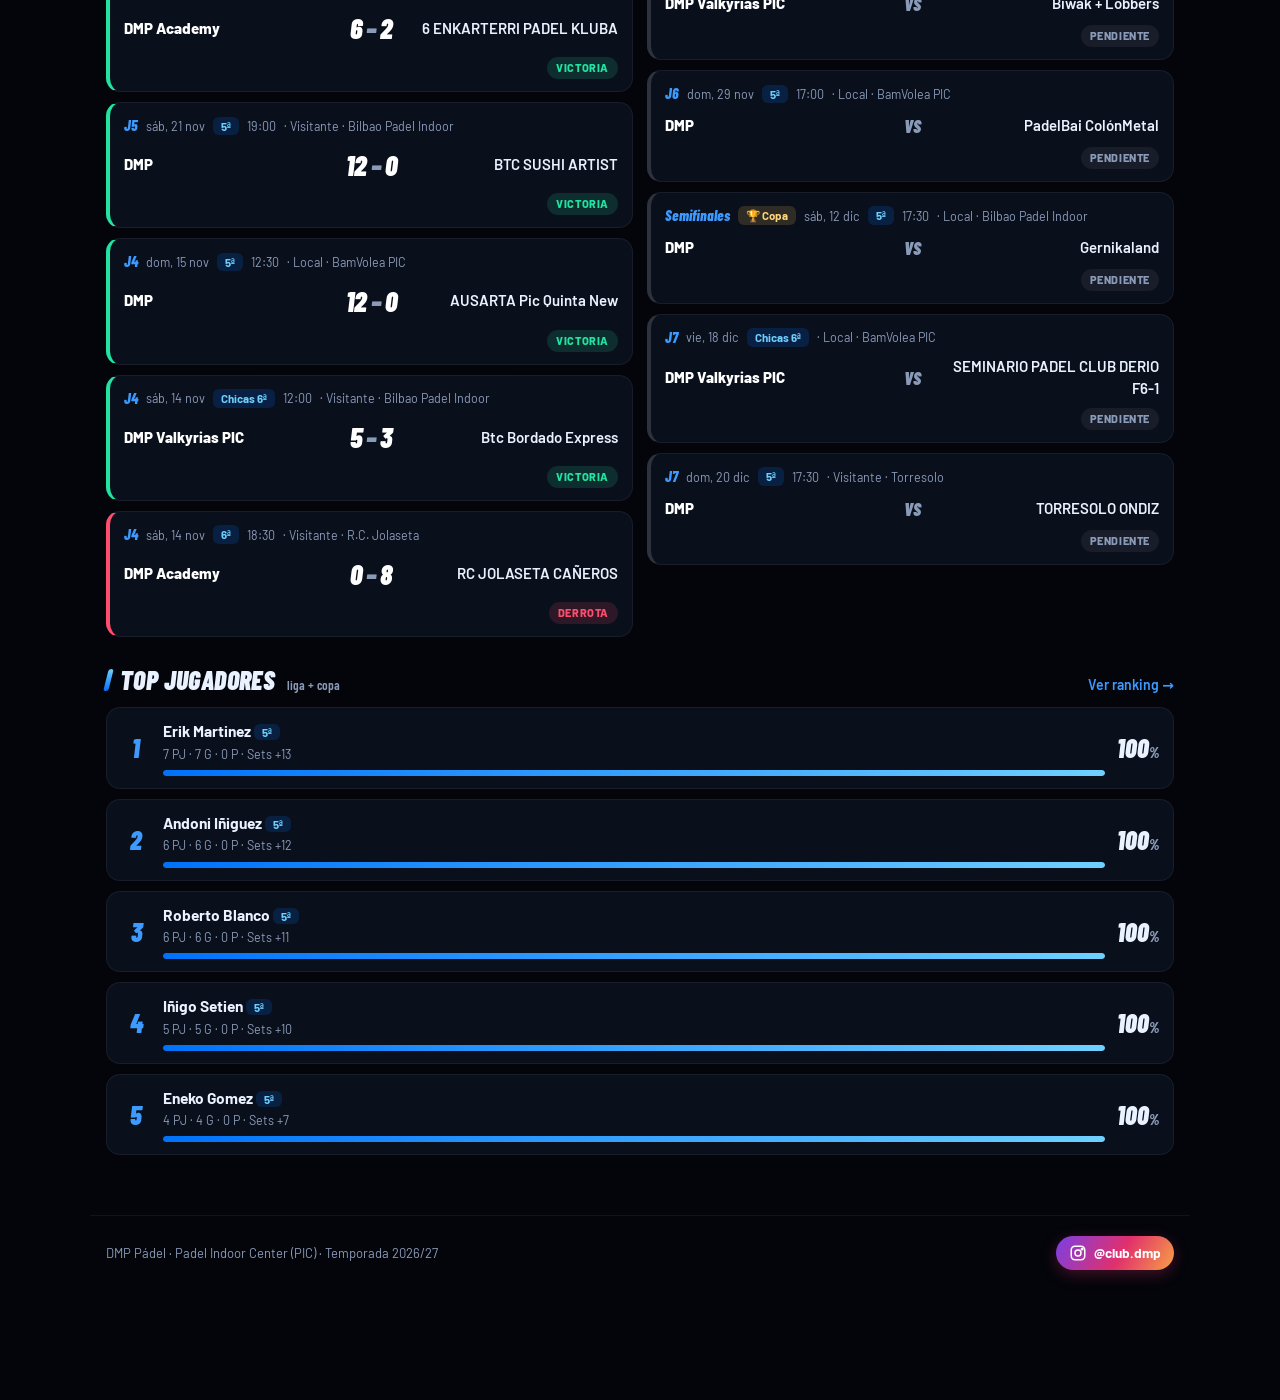
==== commit 51989454: "Web DMP Pádel Co-Authored-By: Claude Opus 5.5 <noreply@anthropic.com> Claude-Session: https://claude" ====
--- a/index.html
+++ b/index.html
@@ -3,9 +3,26 @@
 <head>
 <meta charset="utf-8">
 <meta name="viewport" content="width=device-width, initial-scale=1">
-<title>DMP Pádel · Resultados y clasificaciones</title>
+<title>DMP Pádel · Club de pádel del PIC (Bizkaia) · Resultados y clasificaciones</title>
+<meta name="description" content="DMP Pádel, club de pádel del Padel Indoor Center (PIC) en Bizkaia. Resultados, clasificaciones, calendario, copa y estadísticas de jugadores de nuestros equipos de 5ª, 6ª y 6ª femenina en la Liga Bizkaina.">
+<link rel="canonical" href="https://dmp-padel.github.io/">
+<meta name="robots" content="index,follow">
+<meta name="theme-color" content="#03050a">
+<link rel="icon" type="image/png" href="favicon.png">
+<link rel="apple-touch-icon" href="apple-touch-icon.png">
+<meta property="og:type" content="website">
+<meta property="og:site_name" content="DMP Pádel">
+<meta property="og:locale" content="es_ES">
+<meta property="og:title" content="DMP Pádel · Club de pádel del PIC (Bizkaia)">
+<meta property="og:description" content="DMP Pádel, club de pádel del Padel Indoor Center (PIC) en Bizkaia. Resultados, clasificaciones, calendario, copa y estadísticas de jugadores de nuestros equipos de 5ª, 6ª y 6ª femenina en la Liga Bizkaina.">
+<meta property="og:url" content="https://dmp-padel.github.io/">
+<meta property="og:image" content="https://dmp-padel.github.io/og-image.jpg">
+<meta property="og:image:width" content="1200">
+<meta property="og:image:height" content="630">
+<meta name="twitter:card" content="summary_large_image">
 <link rel="preconnect" href="https://fonts.googleapis.com">
 <link href="https://fonts.googleapis.com/css2?family=Barlow+Condensed:ital,wght@0,700;0,800;1,700;1,800;1,900&family=Barlow:wght@400;500;600;700;800&display=swap" rel="stylesheet">
+<script type="application/ld+json">{"@context": "https://schema.org", "@type": "SportsOrganization", "name": "DMP Pádel", "alternateName": ["DMP Padel", "Club DMP", "DMP"], "sport": "Pádel", "url": "https://dmp-padel.github.io/", "logo": "https://dmp-padel.github.io/icon-512.png", "image": "https://dmp-padel.github.io/og-image.jpg", "description": "DMP Pádel, club de pádel del Padel Indoor Center (PIC) en Bizkaia. Resultados, clasificaciones, calendario, copa y estadísticas de jugadores de nuestros equipos de 5ª, 6ª y 6ª femenina en la Liga Bizkaina.", "location": {"@type": "Place", "name": "BamVolea PIC (Padel Indoor Center)", "address": {"@type": "PostalAddress", "addressRegion": "Bizkaia", "addressCountry": "ES"}}, "memberOf": {"@type": "SportsOrganization", "name": "Federación Bizkaina de Pádel", "url": "https://www.bizkaiapadel.com/"}, "sameAs": ["https://www.instagram.com/club.dmp/"]}</script>
 <style id="app-css">:root{--bg:#03050a;--panel:#0a0f1c;--panel2:#0d1426;--line:rgba(0,114,250,.22);--blue:#0072fa;--blue2:#3d9bff;--cyan:#6fd0ff;--text:#eaf2ff;--muted:#8a9bb8;--win:#22e3a0;--loss:#ff4d6d;--draw:#ffc857;--r:18px}
 *{box-sizing:border-box;margin:0;padding:0}
 html{-webkit-text-size-adjust:100%}
@@ -307,19 +324,48 @@
 @media(max-width:360px){.squad-grid{grid-template-columns:1fr}}
 .x3-hint{color:var(--muted);font-size:12px}
 .tbar{min-height:0;justify-content:flex-start}.visits[hidden]{display:none}.tbar:has(.visits[hidden]){padding:0}
+.nav a.game{color:#1a1300;background:linear-gradient(120deg,#ffb020,#ffd76a);border-color:transparent}
+
+.news-cta{display:inline-block;margin-top:12px;padding:10px 18px;border-radius:12px;font-family:"Barlow Condensed";font-style:italic;font-weight:900;font-size:20px;text-transform:uppercase;color:#1a1300;background:linear-gradient(120deg,#ffb020,#ffd76a);box-shadow:0 6px 18px rgba(255,190,40,.35)}
 </style>
 </head>
 <body>
-<div id="root"></div>
+<div id="root"><h1>DMP Pádel</h1><p>DMP Pádel, club de pádel del Padel Indoor Center (PIC) en Bizkaia. Resultados, clasificaciones, calendario, copa y estadísticas de jugadores de nuestros equipos de 5ª, 6ª y 6ª femenina en la Liga Bizkaina.</p><h2>Nuestros equipos</h2><ul><li>DMP – 5ª Masculina (Liga Bizkaina 26/27 · 5ª Masc. · Grupo 3)</li><li>DMP Academy – 6ª Masculina (Liga Bizkaina 26/27 · 6ª Masc. · Grupo 1)</li><li>DMP Valkyrias PIC – 6ª Femenina (Liga Bizkaina 26/27 · 6ª Fem. · Grupo 1)</li></ul><p>Datos de la Federación Bizkaina de Pádel, actualizados el 23/11/2026.</p></div>
 <script id="logo-data" type="text/plain">UklGRsyGAABXRUJQVlA4WAoAAAAQAAAABwIA2QEAQUxQSByDAAANR8OgkSRFmZ6D9y/r/TAzKYiILIk9cZJZvKAXLOhfFsSCDhbEYjtUFAmIbRtJkmCrtrrr5jr/gL+ZnbsAIvo/AfrmpX+yScp4HxxImRnxNlaxUkZEvIvFkPFCGRH9TcytQu58hLoUPbpavMQ19Wb5IzXsktTd3SPjBZSrAEmyTRBiMWxnxrfg2iSf3nX1H8sgyXbLzIz4CuD6uEC0ZvVLSqBL3Y2WGfMXWNo2jWQ0aJWkkOxWu3iM5SjbSQ2GLX4bsidvLnlz3WHdrsu/[base64]/enA6OsUBwHbho0c2/xBN+1+BhExAbzOKMn8UbYhM/o1rs8ycn/[base64]/jD4rDAJ4uAFVQQyIDgJUOLOIqh9GxAT41rY3bmTbtn4ALCTbEZHZejnGnGfz/u9l3kJdtCqjsC2JJICDjDDpTI1nRj+LiAnwZG1v22jbth0gSCq47PJ15xz69/zHkSaQ813ZQRIJoHP6qOVm9SJiAnxb27a8jbRtx3nhTSJDoKoaXqa5d/2X43kZGqoSO7YFN154Tty3LcmpzujJiJgAb7f25o0kadt5AqBkR75U9er5/z9vvvXLVGaELRLA+aEqMjNsR8yqbxExAb5tbXvb1rat9/v+gECQkkPP6Xjc/xXl4SwxAvjTN2IzXvTex9BhREzA/[base64]/LseZ0N9qAAEZWoITDTrDl9CAqX7mZtEhSby/W9cYVb5E6vi4tsvzRevMuNWNSF2tjug2qHarUYoKWfo2Jii0mSwN/DkAw+Sl/A8fiy9e5cujHufW3/6XRTTjRjc06OphZTwR3nSVWbkWYcme2oqBCO7F7WknZd4/AdSxSPKX/29X36WvjXJ8sJe3015AFzfR5q3+ZQQc+zEl/LiIzumjyUqOjDnxG84DYWgcoJMiy27rXcX1yyLvj/by/+shgfVSGxkkzce0taRsvGGLWRWW89v/IrkrWqwtKAB1HHIpsb77wxeF7r8X/319O1SQZuXNUphDnGJrTWUS3n5RaNi8zmPEQ93SdXEOKHEs7XXL3b8gSJVlSL9+WRuB152fkqqsWqcpYlkYVTYEr/WipDofilqu7hTc1joe4/ly1n81qKah7uvzFm/t98oYU9ZycPheey2pIWN/qDIJB0Sf1Yd/8vqt/CuBrOHkDgJvDH2nay5vTeszvmtvVxfous6Rc06dAESGEvIvZdn+dSCFUOHgK7wau+yw3tTUB/wOhtlmrffIFYoWBCRMn/yQvfyrQK2Nf+hWCq+OzypVHzZpmhi/l5blI3rkpPPVCMCuC74GDu7/ChB19tlpwmJGPrVVvS26jN/VpCltbZWK0bQTQKvl8DTjsnz6kYYsHo9aYHHkqVUfb8vngN/flG1bu03fK60HARAsHKtW/9zTFeFl3GjGnCefTLVdtzHhdzkNskpKnhGNwdZSbClX+8yrsiQ/GkmYO+fLalu1Cb/jA9pJ9tMiA4N2bfORrdLnnQMxWYPF1Cal7prR4Xe+qXhL02Nm0C4n92jEn3UpmHjCq8J5Xa32+AcYfbODVbgQgCk1RLHPuXQ8vvZVXhomYTY9/jGap/bUpObEAEs6FI/6CUdca3uQAvP0gvK+8bgq6RhYbANUUdbTKVWjpCCQkX+6uWT9nQiLY1I3Jklcs2jMPnSDe98GiNZLEoNT4MlfNUE+26pzDo55Hlxpq8S4ovwoc3vMpnv+pWwDgD7IxzIVvoEmrTo1a/K55uwXJbw7JVMMXcYV6WfTvxzYbMyz2rAVcIj0NvFH8E0OdOGaP9Oo1GkwjLnF0ctcQV2l/jAYEFbrP9tn/r2ASpKP5/M+3QAijGuGfJ4xmViDMF+TjiPYNk17A4gsbrcfdHyDVhzjdwSZgW3f3W8BEUrYIn2aDUFmhXm+tx4NbMFqr7BohmqHV+1ubWU6PU/fD2i+1OPzfGUQw7pqCJ9kIiET5hQXjQJ+4FwsqSGVekFVRVGXKnvX7tN3A2i8V0VjKLL9iofwGSZMxpgxzxCueym87Lm2bqE/VQpz1iof25G2f95N4/QdEWT/Ma1BgHBuiaZPsBwIa8KcWAkp2OPY361bByA/qCovDCTCWOko6m2hIn8/wIZ57AsDnOSbZvsEG7RJmGdLwWCXFA+rm+h99L1rCp6JQUIKmSn08qPk7wqtLpKFyoa2Fvrsipo9FoWngmkfwNTe3dF46MP2/nkBYcUMHmL02dYWr5MRcQhaind11h/picL8+NuvkE+uPMndkBdkGrXFTvnobn4xk8v643PAXPA+WQKQY6xl4qVis/VjPsXAOr8jbHXsfcwEHej54hY+tSgPhgkASHIeE96v7Cu9qY09JCw7QABAzJ5rlWdys7K5H1J12Et7yu8I3u17BXYLWE8rG31mqXGrgDmTIBFwSWGk8yTOI3+Q1ZZ8xnJyJ1UtwH9tSizU9fOvhY1F9fKrGPx76tdxLIMF4SeZ1yV+XuV34wXmwlLyuKCcfmMp+/65K88CkDMUXs/7vC0jgV2UrhazXJqXAyoBtVF/2ff5PSGgbckM+EFC9c+rGekpzViVYigvMQ7Rt1PBfpqGC5w5PpOWapWcal+qCkv0a1lgvs2/HvFGQRMjAThp9iBwIHaNn1VlOXACAI4IZksXmIOcD0zy1urTY7pSkY9feONPuNUn0IJIDgbzjM3J51d0COVyb0sjnS1ybUwAixHfJir0pGp5+6HC3SwAhCr8CRXOtkeW6rUQKG/FS3RXEpUIL4/fVLlpHGOepY+aFmKqSGPZ/7He5vmSri+F032VGgzAsVi4rfhMzx3P65uPrvGjEgDoXPZTxvn5S4gV8wkMm94gkC8AKm/r01QWTwHLKXiD5cihMa/8QS6XpccqtzMHa0iunbFESvCbBOoquJRKsredkWhFAKCxpHXFlpr+xnKWW2VMsSR17foxp57PAeCzUnjrONEtIgDh87EMC/bf8v/7P3vKdvfv7x721ykrpDoTyUr3mgjxZ3v40TGyLhf7zAlH+TliPkj3gm3T4BXNIiAk5vZe5Mkn/7dmfErnnT35abWNOkcSqdvyTHwI+6d6JTPw078Nh+toNS/eCDRNi1Dolx7v81+/OvOyfuJMSB3mbnj45438UNGMIU9WLexW/PDIKyt/O4UuXwtHX0Po0mT2mwLzFX99uDcAxuTv7qd0FdRtxRRM5LRFKBGWQy5vb/bLf06OFUT0KZN8bfPC2FLxG/Hka5UBip36FGdSir88K0NyO/2BoruWDGFKRa1g64mxyNNUYJ57NpUS1wGKhzgB6RpWCYFZxWUD2vEfByZpJJ8xrD5OmHt3zhM2Hl94XcfE2ae6yQt4eSYAukJlIa4FM4YU8npTxYzlcWSxABxFaXHltNo4NCZGPXcGvqKWFbiuJMfHbVOZ6XMjR+jpc7WOmOt+PXu3VXwBJ4mhw93NiLkd/9pgcSNqq16Rdi3GjEKcJRoD7P1wjHj1+KxqmvEw+ArX1s2n0inVBjqApB2AXjcErti2FD8zZJjmf/55+ERSphlnuRjOs2BrlfruqCKbZueGBYy5KiIAFqGsaOnmQxWEOu6Le30OSBciDoHxemyHegOAvRgfbq6G3CVJIiBQbE4kk15TBYD6djllNCsG+W6Rp1LWP/UfO4fMngEI4zELNqdG+dbLZlWcJiyGrlA6AaBhVKVY2BXAyOXp5MRnfQ4AKfBm5Y6+bgg+BLh4PQ0rmfKiq20EgK3k9TvAK88yPZO+Ld8nTDHM7T9/P/9gBh106UEAlKZPA6jOZVvijS7eqB4ApomFxvzj7fB//1uA+uO/38QHvsC5+RB+uTfxwU/BWrxD6WVQBhjcuhHZsbTje4B7RFrWyAf3HUI3N8PT/5/P/h0SBWFHBQAhioxdv9gPqkvA6LxajbN6e/p7V0k43P+yNod4LQwxVZ/slFXJeI9p6/PE1YfX60YItE/LR4BtTwi8Xinw9wZVTePrejiMOUCTApcAwALo99Ud7u/UNHUuVdtjmq27r2plCXjuihUV/AoRkC+C/FgW8qbQLd6lSI6SGM+5axDQole7Ba7hxDnFiJ6+I5A27A+HOo8HfRRKJpAHACW82Mq+4t/[base64]/TcWGYkgXeN/eNJTyPDVxIoVYiz1wRvlwmbHm7wK7ip/GRgCU21KHjSJBg5nJlCnxRlVV0FNm78r6HCDlJAzeyJ2oF3JbiLgQRoxOJHvTSG4sf1+w7ODVC2g1pdYFinpUsQ56/8n7sg2TwDxjkw42CyUjFifaZWxrioLcGKeWZV3ROWfTYVg1xBy+8a3BfPRSGmmM1Zzhdfq+JLQJJZ6TBIPiaNQF0exP4dmvi953sijYfSnXWK6uTnkUk5rJnIlxWQeB/v+ulaSU2ePK4XlzV+d2pKL48HWmmtT9TQgwhyjXLuN1I7wDm3eGCbPERICdbgIF177v+UvbSoWE+00VZaYnry2Wy4cJaCr0RABIDePHC41Bx/1HWgfxIf8mx2uJr371QVM/3H584hkl+zAVAMBI2a9eu5Enn3xI0zur1QZnkEDQW8jrgw1CbPJ0vprGey3YGDp/Z/FqsjQ6pSIPBgCU1Hm6TG4zFEiQ1Tn21F3tedBWl40WXxPmwY+x0Ut+KCo5E/ZexSk/[base64]/uLJcE9JPGNJ76hZPHIjtFmp/+F+fvIB8AKCaYu6C00nvrWgVfUFv4txLULnoVsy0p1W+EKakhZiJ0JtmgRUNwad6iy66S5wpjqmGZA4j8m2aAJAsxsdRa9Ix3n8mmd8TKvXghBvfArzVX05sMW9DAA/[base64]/[base64]/s+IL7Zk0AUvLjHRY7nR6DmFz48MdTB7cZqO0zIPSToFTkk9MKH4H8PvXPrkDvHxIvi2BgVIKMQtIPzIPQJa7I0yQLdzhmvOqzljLPOmcbyQC2a/3yMMmq2IgpXw2HbnvzYQMMKaWkZzEEtkRAlx7zMHaim3mkzzgPAFAotjodvVoYAUALd3ZN947FtClhZGKbQA8wX/B5i2unyHjj5Oq1YwBhTxswAcIUhy8VsFHbrZnk1fAw3pjPmssiCgUAyfe6jIx5miPUxa0CiE8YQEMga5NQTy08DAJ5EpvLfROrHXXCUE/FSOls72VhzB/4Wme6AatChORe9J06AYDWw98rADBi2xDE1cKz+ZdpV3zcBczZ+1NdMRbVlTPGIBs5Qz4Bw2hCKzqnk4xSERU2dMdMB708I2AoB12CjTToyzc8hH5fcXTJFN6Ndn3z4GZFf/RqhjFnbfUrhnL2niydheD/[base64]/ZhjP3lIdt5TUS3mVehgMVrNTv4EBi7HXKiO0ScqAlGc3k8fHoTQ6WGZuaRbAjV60YRD8ejFuocKJ3xVnJZrTkCGIaJLAC4hDKRGqL4qIMje4m3czrm5tONe/62vOtBNIGhA/[base64]/n7+HyGC+zRbtZQ9AmMrmYBoidMrISmV72BXVFWp5T4KhGYaHlJPH2ayVw6Ij2Qihp9FXAoDTYzJyQX+oDlkju9COZwHUVHhj7sP6Uxo8IHt/2mBumi9dT1bI9b1wf335DuiA9QG3K9pk+wCgVDzEEQjn4y//FOdpU1gce7es0+TFdrQfBE3XP3WUp2qlTuG8yIxFky9nH5HihI2JAIIeB4O5bvrTuG/ua0UvXy9wpmwP5s830zB6oqFUC83xOP7bEsgDlVo+xvcXdfsTvfFUsdskVEoTGYABz+n/zzJthWXHxY0cXyfH5hmCHSVa0lExuBtMIxLj/FQzLyhFHYKjq+/ElJFibuNqlgz3f69/mvry1oS/d1dC+haL+5thKqv73mBOEcIKzIPMt7HPS2TVNMYpvQOCph5S6feDRuK1JRkAP9j1P01vsgVxMjDLmt2Xt6yH80PGnjor5atjsAjZjYQLCpiIRdqEdUjclytRTm4yomvEjDI4lkyYqlL1X/lKGE+T2G54p7TEkh/rbbuAmMqGw0Kzcf44uunQX4+pdBUk7Jl58YM5DUD0/+0/Dzy3RSHDWWzUOefy47N1T6LYV4PzLBhc63rdJVyUypBptsVYMfbUS61iKSqdNQA4TkLWSAAmVE2fXpEl0ohwHlwXUTfCjVjmARXEAo1RS4N58YvvnnT2fjodrxXm7S10mP5g4Ox1oXSTWVYQ8keb/u9/se1kiuyo4m91iykKHdynYYzY2RDWDYyxXtkJFzYQCYsupIPSE2tKu22RExYGKCkzAMRebgwvqM2q8zG5w4HPAkKCaSNeTVNY38TEANLelgpz/dPT0wS7Fh/q0YXr0OReqIcYtiuEVKUuJN9Zc1NzWJPdicoqGlqgKMXkpOF5q9Vj2bB6151tEuws+RYPrWKsNZUjLi21yDRzEfNBmHIhLdVdxpzTkKURmOc4Fgrz6n7a50jlENrTBc4OBCFsYKANtcXch/j/jxsBsfrpI5Cvk7htJ3SqZMXe5bBarhWttvBKhywdgQDJ1y8JtTOc5YmwVV++nUiVtOLE4TBjf/kAKiwYW1p8Er+YMXoCAPISccfSFvsxY5nH1pY2AeBn8XGDOduXh8HVpdluuXfXEjS4Gx8KpKfHP/2MuRvp4esWAITb/KsW17WT/N/c1VLbna8hX/y6XA1vXw/sMSdFizQ/owFty4tZmVBcHZWnxyGMC/bXTCgExtCWa+zUYzQFRfgOKknvoLXBG7lL1YdYgIP0p+IwE7vh4VhujWH9yx13fCWEp3h7l4I/yp+rfZ5Z23854r/b13f/sCycoMzozWxLdYghZ6vaJ3m71mEIA26f1DgEdlPSXPjqLQFy7d+T64PrchbssRUcMmOopluMj4rtA9f0jpPUO5zbn/DLzY3yupSPMs90bg81AKe93xTqahiO47pmrDfqOWKu8/Do/ge85ndj5iTaQo8k6bQ+oPNjDWvHIWV8h6pjJXJxLjOyswwAMor/+cnZhxIF+0xGrw1jrR3j8ijYnqMqv0PR/IcJz6G4l9vS1huBxTycSsz71POmeY2sEWHMF0jeO9rUHPGqD3DB/odyye9ANclKPYW6jBYJ2Wzx/oVIQiiJkFOJZUaw+G2Nr5kPpxNdsdsb65P7IF/yUwU1keF9xw88niKe1W1DeDX1EcuBoyG5oO4/razZP+2P8SwAgSThjX5QT2IGoLXHeaIwARG90XZTEyBTrumdkVQsFYGji9EWDYzfljSvCCf2UrDfpszUMLQkfScOVBLwe2w8QphAyYfz4MZ4bIe9fy200GohUYDBXNZKgxqnMA50gXN5CNNBEtCWdKtKkSm/oXsKnbYBQOA9KwGlGR4qjJ6z6Ri/W+Y1se8f+kvGnptsecNQzaWEI0ng8b0m1CdXpgOmp6c2nQUmGRPj9Tg4VRYAsnvBDc9k8t2TE2Z3W2tVyGuJ/tAdD5rKebb7r0F9SJK6kgaDHaQ73aeUhPfJVZLwB3NaM0J6/BynjF2vkll9iPjhke8C7iy/p/cY3mU/9l+T6LqpHyDPAghvFsOgFaSkaYwrnwHIPookCKdmbYqYqmsRTslqH+6IYQmU45f2TF2TobgD+o/04GnogtVa4I2a0lh81/Pxir3fLB2EMNLUQpkLyBMqPgzaY6tvU4em23zSsigvcKaiU0+AdyxvNi0DMF6qCUCHaSp+U/fllWCKrxctj+PhOYI6fRHN6JWVu2ULBiUIQmEuQeKc5g9fH5gt4cx5wdqZ80Fm7L4tSQqGuvw4HhT0sESn9wi9jXr833mtdYs//Tt14CvhmLG7x4sTPxffMmaib60BEJ+fP24FXleK+kHb82Dqy9z9OsSSKRaM36hrwZNF68IaKml7nkDH0TxgRBxr+Qb3v/8HfaqLM/I1Gnafw3vB/[base64]/VnIczrTHpDeCrTifBSGoRgl0Gr3jfiDpEPBAt8JRKxQvY7HIP342+OQvwUuKtIXu1IIXe15gzTYeEiT6vuqfn3F+Cz0LIXfrCz14bkrtmdP3oawJA/enPHLsAyeFwSv3oZ0hJwJYuMDCmNCpzfO6WNSluQWtNJ8bIlniVfTDVTO9oMu9IJ1eXYpa63EiaSRO6o/VqI59GPu9cbo/[base64]/NxroFt+Pmh+kVI9nzmxF2GjYh/w4q1MFu8oXUivxjdTMAQOqz3q4tST1stHu8msj9twfPst4VDADTqd/yBAYAYacYeEFkEtZRFBCaJ66Cbvl6fIjSBumVwK/HjcbliUHlTXW/wYExzz3JI+0/a44T43a01Q6tjaCwcXTs1NkZ77o4OqUavrmCwvDy089mAsAPbj1hThJw+7BEGjFfxCD20zGsq56wODx8LiOWMwsFAKRLq3cx4dB1bnAcz9TO3Dfa4Ec0OSqo8f9XW1w/9OWqZjdDyj7d38cwZfxIakjmGKjWlsmgVgb0PSK3DoxPWN/muCarBObCnohmWXivarWg64lpPIb1ech9ILtJGa9GEZnU0pgEGAAXleTJF4fCrffXwgHNS0I/67tBk8VYlFRQYxdXGzF1aQbYu42O+KEkRcwFA8mkciTUy6D32NHN7cSiLjehzViUroVhAOwdlxXN1BYx5uk4HJ/PA5Ag8dZ+NKJcCMe4CwCg7Nr/3SutGxmvqVJUVETuo6gd2swKA6qjN9W4Lv2BFvQ9WPxY6MJf3Ado7vXdol4Lhvc9aBfgplRW3YBXQ0f3iAAQWnEbAYB2BtPDuK6Pf///e77AuafuZiNGIEM+DrWblRrPUyHRVP7dkxbKFvKHoFfZTI6a0GxL5s6gRtfeZbaVnLKYvVs2khUA0fblODWMtJgDoV5iD/QeuZh3AQkCb3Sn9TZ7AHnwWyzWWv+vZEC1GsunQ76WP9YMSUwSwVICkCrzGGsAwzGe/tQ3I1jDnNHLVJIZ0KKmpL0wqgxP2x3RXm7YW/NerBBjNQczvy/chY3LUh1URxQbloCaifwDdhMbcKZog7pLicJL2H1uFyx+fdwBMBv1hziM10LbspyqistCERZZnwzmPmX0PYhNbhfu6/V60CYyuaVkVMmDKzZ8SrkyDGmuRwawxRbKHj8ncaZnbLyQJjP6yZtlIa7KmfC+R6q4WzxmLngIcnN7xFyK7rkRAFCu7iThjRJJXsKP2+Gruv9Ih4w52RGDWBDmfmWIbXl8dfSTpq6NiHCatY4w0sb4ieJ4q3pp0lWsOstF3aUQpfz1+oDzY1Rs/RZUMdC7dEmKqontAwrwdi+IcdhL7dTHj8e0YFKXdphTpSsll2S9sTIPaaXOgofZdW70eF2EgVUCkGjWk2233dIjuM+O+bQ0oWotEep0z7s/9z2ALMLklOLLEIMpK6mSlnWWtCyIx/+WBZufAbnHQAM+eUXlRh+oOcW7KRUrnjb1eMxYnFppqwX0vjaY0+r2phSMk+Of1VmoP25jwusxuPFWtgDyVHgrkK2Myl/KTF0UyxAUDc5zsBGV5hf7czM+FgA8x5YLsucws8boZGowaZkSxSCZXfjbN8EOajl0ckQoF2PQLGl0uxsQMiuFN0bWJqVZ2lOZFlYbPrXO1rt1/sLnkSK8NQ+n8Q+VT0hJnG6I2NojFo7QH5bkIhqk9PJ0LpVQzJDWSgA8sKLIEvSKIkCEzFhVvHBdFwg5SiLh8eFSsIu67KZLhBhTQMPSQD/A2fFkPybRg6eRNgpzo2S3l1J+uP/5bjied3Y+uY2sqFfcheuErUUQ0iX0x2R7py0ULjSj0uSgG0wzxAypQhR6JqqqYjPn5uZrtQaePK4JwuN/PeURO1nl7AT6XfcijOrZnd5zYvef4Fn9q5Fi4mGq7rqFjXfOANOgyo/3h3gtxJA9qbJNxb25rZizMh7nV4z2VNAgL/jr21JJHAXZNQhzZq9UFBCzzV0ZDu1iphqJCYB7XkzJ6P/TtGAnWRZqX8uzvAQktMiOD8XwE/[base64]/Bx0Wwm9KqNhDO9iNffAtEjeSDmmPxcSQEiz4qfRaOMYpVVecey74FL3DuWm3XtKDvt1UMacgMcxZWAsQxY2uxG4VSON+vKJ8KmsyH5xEVcvCD3N1wlCO9gUHkSAOYXnp5xvvatFzj9Hjox1WwoztgEDj/[base64]/[base64]/hrtsK4ZI50e14idC62n9l2ELrije86mrPUHdKvV9Ot5Rr/BEwX49Y9n7p6HHLHPLkeXvv68frVotqFkfJsjUatD+qiJZshRSrNU3Bgh49B3nM+CUKLcpoDXo9MFL/hgFC3QZj15n6Pgl7/zpRT0pG2EhVIHtyu5Xqs7/eV/KoBgfhmWXHu6uSlK64lL7ttEGKhNZQVwHB30Mgn22Q7ZptBFZpGAduO0m+NbnjJa1QHsxrRZSj1/HGeitnUMOfRPHT3xWSBdWrwx+SQbwQB4HOXNsJCa6v99G/SnLQ7Hw4WITnDCQHGXi56w56IsbtOE9sQAO5V1kHddr7Y/W5JR5iS/HdYY6zBJwOffP01Zsdt8eSH0ElvnuKEEXPXGpTxa5AHE7WQ3NBvTjiOAHGXeP54GVGv999/ieQCI3uDDgDubAN5Luh0YAE9un6pqA5/qzf0+XebBSnCM9OPhInFH5VaI4etIn/UjAGoFOiYfDrtPKzmaqBocDy83EoM7XuxEAL99xn57Ik3oPvlf5me0LLnZt1DKFOADBOIQdS1Sjn1zcyQAXSea3mmtKx1Oz+4ib7bT4YVWJVLnxR+kA4DjsTEA2MSs7E2VL/L1q7FhpH+6XLxgt/Lnn+vjX083n4wSiYAanXxEPuXbu1VRpsFbbjsvGsKlhUnHn7lfajmf0W0Dxtk3hQCpPFsZgLR3689mylNVhTUBwMYMv/K2VhSi36X+WhhO/e4z0OzWTmFRkXuxABJSEp9SuoRjEsfIijFdDTu1MLu4d30JCHUwAoDcDSMJrliJLtQ195NLMuOKVw+886Lq16p9h+liHZr2UKLhAasPwOmb+LyNWyuhBQCoIu9bLQgAEtf+NQsWMnR8FsLL0/[base64]/6Oi24eYGI334sJEkSHgwYuim7qMxRxDsAbzKbY1FuUnynnKGMexvQAQETJeH1hpmxiAS+w2OFsa1DDSXDTrsEfV1CYdn8Oa8GowMhhgLXigDp9zUyeCUse/Ed5hl79ztsmK/t6MsbmAxC14OYbNRwAMYrxOrqNSawDZdapZyGtxPB6FsXXJ+3iJM90oVqQ8c6JRk7yAc/UR0qUCUZ4stqtieH6WFm9kFloJ8IIUcXO2JiBGaYwfzJTpeormO7e1fz33BZvWAc072CInwzbmzOSOWFsokZwfP2FJvvzmYAjNzztzvBr3TjYKkdPIH2ucSy1GOAaKebubgK5qCT+OhcWbk9KxEqDmYbpJygSXey+IQm0E4/rWHe+b+OgX73J2mb1pLtCVaBomWX8AHrLTOorcDen+z3nmkB6oMgSRxE0l0rVUantdyhRC/rQVb5OIsnJijFTcnQdd1Tb55wcp8PYcpVGBgZa0nOQWtc5+6lqdsy8l3mUB612jO+xf0O3dy+zQvksQ2OKMqvcTBt1+gh989fOfBp4NSR1LAGCZo6zoLSKBzoOK6MZspf0kn/[base64]/rBbIiRSRbljwNyp63cWzFMZTcYxa4ZlEmiLZFiVeDIzLzFv4S82LUDIsmIYKWjKU05jz5B0G1MbyNSEFQAwAl5tzbjfNKBwh3veVxwBa6GdMtGPyAsY5z48luipTBceJRLUw+u4O18kPJakw17SCoT23BWKlXlri8KGoi+XREowEwKDvPZHzMwUNpAJzwPmkXoV/J/fm9dGRRsReUZmQkeirgUsjMJJR1ls462jazkK4Bvcvrq5hN4Oty5JsOp4cwzg24F2Vu2MUcTvg5ztIxqwTwN0/r2y9cShrNh3n7ln3MZY1JcXG1qoQR3x4rKxQlL2UaYq7zJkkgXzf0qjEWtMDz5aR2zZ+4ohSycADKu+0aSioFkDStw/WCD5+TYuMbzCL6eAzYRDK+hpvMED5iXevjxyGmtY3+8admxDx4FA5AzCnBTFbRHO3KQhhJnOXacGlxU3HsfzutasnRiyyTz7Ks9e60KsgdfcIlteAIQ2SaBRWHZOsEuOLWcpoTCQOS/fQa/vLpvWDzNfGVu1abHbbRIeo3wbu+z6U++N9CDDHjl5sxL3haERY5ZcoFkZxT2bJgaGOWxBhMBaOkp8la6UDsgwJvjBVDZABwQr+EC1rNEEuKqzexppyrAUiPB46tAEoiFB27fjgsEdvvM6ui11/xz7ARRkZ0Gy3Dh7SW+hBy8FQ0sc2YZ+8KtYTcmyqDSxHGE2Oo0kYpYqwo1zJ++/9dwZwRQ4AttTUuJVzVhqOoASSRvlCyqHooighM2UeGACLyXKg7PkwZe1gP8Zv1kLftb9hIUoA7Di5+dWTqA/[base64]/dDlMX36wDQqdvNLsiC4nZBUxbcCaETopA6vhR21xidkSSIolhIOl+fDsS61ZsbQ1aZgI6ischj6r7EspZR2PSXGeySJCEBKjorJjU8ZTt5Rr+dA0gNJGJsf9/ame54zdjT/[base64]/zAvgV0skJDw446jPtO+hINHLUFVUEWKrUJlycyXnzG4BayL45+ffPXr1OzvUmJ8U5pykK2vfztxObWZAEQBe91n4wgcyVW9VlvE4DkC3WrWo9/sDNPfzJ6pfihYUeZmlgXqAR6M+q4LYhCa8IVOVFanwMGF5NJAob+Le8axrulSAfxel1KhlGfbxkZkCoN/ua9iIKokhULbQIAkLnPXcY/WoVP5y5B9YPtCYEb9UFW+Lb4lH6ya/u+2FICthXCyJNh6Do9ol4yZUF+etkXK4lVqWxdi5EAUmzHCoNVtwvq3DqTwa/dB48drkixUFcJoWJfyTEyk16P2WzHvHdLua/Ylq96srVgLDOqNVYlK/envjICQEoYsVUxC0Z1v1P4b20n02BGi99m7FLLnNAp4YqT7Qt7YxoA9hwaN90rDYpih65tUzp3JTgGEyqVWBELtA9ribdrqWNgEkoA3tB0B1IczYaw66y6UE983aJjX2m1aQiOUa1s7L5L02ia//3gFZvSy5enTxE/t/N9h9y/hFri7ZE3Te8QBOZdagJHy+O0fDo47LpyJEcnzeba9kZ4kSGJ6wVHqkw75L0tP44OW7PxKmjaHYJN/z7EZDXOJW7ViiYpF9aaRy89ycCEZYq0b85TlR4hSQ27y+43DE+7BmKGbMZcXGVv3NTb+XsWbD2n4eDRdJiClXyduRQ4n4PX1oiUaeH1cXwKIXS6Xcko/HxSxa6rH8JCHUQrJuyt8xbphm5cl6bhGWpgyVh1X+R5KBXXXLB1mqXn0pKfDnZb1iU6XDgNbrvuspr529J0jAcdwkZpmTNOJyHsfPOjBXRqaAm7yybtlkLyqsjEM5SWkx/asieqoZ9/uHc9tha1ZlE0G0Yd5dNa8kGwuX/eO/HhppjJIS15uXQn13W6gca0qhvOlLH3Fv3KHWK1Pvj+kLnTB7Feh7U+rN0C7NqmUt/KMe6EGwJ+/LCTE2w8juHjaSxodTh0Vr6faxywaQZTdAGV5Y/+iOX10i94jh9r9vlSPyDTuiZKh+MTzYK9V4oIuJ1yPBfC7lpAYf4AajWIUJgcF4CGqdpbZRbenz8cbMkv2F6naL1Bq1QeQ7lfc4uCLTP7JMgL5ZuNgHf8ClDSDS4+u+iq1jYLBUxDdgeHc4kF+7/x4cIdCKhT2x9SD2QfyCq3Ka28DPQeIId0vTSBx32JYujkni6h2y4nN4QxN1JURt3W+30SbMouZJFIKqNL+MiMt9erzfHY4mdfmdZMt0th/2ooz4pb0AMbOhkbOfbXoYH8g0Lmk7L92DRBP0DjL7pUEzbeUVFzaOm1HBy2tnUp/jEpmiw2No/djxCxJSP5URhXFdmUPmRc0mpOYoCeGNZExeZxlIriJhRHWmJPqmnWHWKW1eSDkAqnCiEIsfAHcD2y8vcIQHYXpFa2p/ulDg6b1zOOJ4lokYqqSOOxa7AlR+clhBKmEaoLuGKrrWGghoISPpZrPm7opaYH7DF55Y9yNGOq4PUwyCPDQfjeY/b2KrGbdltCCi2Ski/DrVMQm5XuLaN6UqQ2FI5de0P4+TzFBEWsy6ZM45RxfQHEx1PcEKceqcq2TybuHyCKbqyJESUKAjG/A3f5dNBUDcl4M1IpMJHg45PSDdu3Rw6/OmVUr6wgRXBPsZQ4u+VlFNKYsjBwITF+3NV9fKEOdmDaJxCUP8ppmozAoOq2XPE0ub0DqMP3XgoBafZ2ZBZWIUnju8H70mhsP8/ohoz6Gws4jieLc6u1spY26NLYPCX86Is+RnTGcC0Zu0yK/ZpqYADz8YCyhQtI9aT5acs4YEIH3yQEJmNSWopRdDDG65oCHxZUX9mo4YZTLXBmemcxhYej9WPCPRi8cI9Ppm2niqbX2D1rA+dfpqu3qw7dbwC1fCNHbNGrD/sMyPlzxETCECNbmq+YAkCO8TGzecCKysmsOaonlyq8tShruqQuWBf8LLgT5ZfnDb3y7Nn3CeoafO1AL0QASPJ0fXtpj/1yCwA7g/uIfbvaaAoMiG6gCExgYopmGvWbqSNJwJ11fvefIuomqUuD0P5qVgKv58hRs+Lgu16XhPvxtF6oK7pX7DONJbzqruKCd+vOWntNEyxuoVpZMOIfL//HNvTzZwA0A2BEeDobTG094YfUaX7+IDPq1mVhYvs4rTVe5xw8hiHb4eDWiPuSrKC3KX3BXo/lrdcWOrq/BxwGf8uT1LbmG4CqchY2XhwSeDVKZe0EQN9Ojkj4MWW+HoYuEKrWhbk5fnWuVoTFHDLlKZqyYkOL4t4U30A92ra4W1Cav4IqghsArXmdBFkkX/nrTm5NNsYCuqwAgAAn/LDxxRj/MKNqU9Zw7TFaJTDPMcYRRq4KHfWccYfG8EboPXuQ3RLK7DWAud0iD9G37bhrgtIP/SAp4UfJf5iwSPd0mbQe0vKW3LEN3GAejHcxkyJTWsScGHfpXC/cs6kdsNuObr7mYk63QJNug52BLzHZv+Jes+PuA42KauVmBXsKw8laCSSOWbaKtNW2aCN+1GXmDHEdCdpCzxqv2XcLPnu8hsLRbwI04dol2eot4A49AHatWh1RMTU773L6a1EIANOoRCBSptDWp5jwg01SSO0bpeA4hJISrHlPIamC3ZZGtX0EUA9gWtD/6J3ubqDpzpJv/baxpZ6iKNB6fq4VAB4PyiqUWlofMn6cGQ0QMLW1aOMAcyQ5vQRK8uVAHdX11PYL1bQfmTdYDzTBOfJlje6n5QPW98Peo3ENBVSqGlvkrj25SiOJHAepmhpSjhE/xKSJDpFqeKOsrBQZla0S0yD3kUGH5ZJxu4l9he+X2bZSH/[base64]/iLhBY1pV6tD4Q9ryN7I+McV/KPQIUBJyci94QZI2dgXL6+reHYdPU5+1PMuBdynMjpr/8dvCKoFa2tEPM+GE1sAej5QXzSzVVeT27nMTbDsO2dgRBVfTadqq7ZqbCxwrIXUD3sC0c6pVuhs4iUUwCYDpG0KiXsY6bn54j3mN4d7Dh1+P+6OXG+K1IMeMH1Q21Uy19rpcMVC+rNjMjbtB/u73tQYx6jV1LyrZrapO9Zk32m9BuDZGUAG/sGSSTSV2PS9Oin2ZBjWpXDk9fJrIP1PeWF8FtOtySMI5vTnBllx0xHDcc+/OlB5FzejHuWM6/BOy69//ZJ76iPda6le+N8a66SZBhflG47Hpdwn+iGTWq4u5vX3uWx/PAJibF7Wki3bav1+9QHTQcFCyIm39eLgpmwOJkt9l5ypd9Ay1zvIKW8ZZulFkWabC4bHlbD6fuUlBjrcf/B7bVLqsqbkyTOaMNjtm1ACld7rhT95xeONJejwmdIUx137TtNeu1iR26AzHKTR0uW+bozgevqDOH2G1Kxg8k4Q0SsVcBnCZ1VWbvw3DXp1pGUC24hw7KZL5vBFt8jYRuj08Bcnx8duISyxufw4ciqHSMxuJHkVGkt0vORm8zuxO+LAyP8Hg+TxwxF/S2o+4cgI5+TXT1rdFDDCqE7CMuKKIlTCMqZvpBsHGeDZWBaFX3hJkbHqbapSiFcm2xZ6GT7x/E17p3WzcWH0uKbrupCeenufgPw3vUmv7RG2AmMxTGKgLdyawgA4/1j/t9AHWy4tSzUqjYe1n/[base64]/kGLi8+sfTMeKGdZazMdBVuzSTQOvbp11ueA/JHUeSR3hPRUDZPYjL7bXkjrwNSqmlPy8pEvozy7I8fFlxu6qntPLpEiWr+2qCIeI9jUVFSJA697hz8N2TzBqvy5m8CQqSz+Fsil5m+BbPnyQqbtj14zKWWdfijcHuMhQHkFk37pEabf9MZdY/UqZb8AiqengM6KU4gpIcCm7HMAywXonDQ37N62nAZWXCHievXknEvqHXkB3770DhBxaDN0Ah8PnPh8DozaIc92ptM25COuy0FyKhKavu/3WvjZfu+fH8d9hlyk0PzkKTLgT8RyBr8AfgYtNUZG0GRrfIx/H2zrYJe2+gmYdfbZYarG7Yu6bMr8l1kePncd4lboS7k3hXKas1e6DOIHK1DfcuNnZ+YcafGdPcPTH2nBZeIRKcvWCechSAoZRl2f+23OrhQWLELteS2lNlBdtyj5TosIcyl1uIKB73Ke04EY74E2WazOfTNWKPCYgRUXKlxTVSSuSsxKtlP2nvuO1jcA/7pM1qTWBLvaLXatY9MEePW7JYHfs9ZGldt/eM/[base64]/nVM6fLwm7Ss51Jk2KpKCT4W15cwWldL5il+tSvQM9rMQ9mYvBHhLuTniEBg9Rm4/StZ5wwfmqD8dQsK/qyvVtiQQ2RHhr7gyzgd33f5P26dLqUHhsJfWQpp0Q1Ag0QfER+qaMHpJwtiwkuX8Qi10lk4TG2KHSccpbApu+1xtsq1WvziovXV1V8FNcQ4+dC/[base64]/bgRvFnmLF7YN5ge3rNLebKDM4DwXOj2ORjx0tBTvLfWWh7lO1dcZChg11C21CoWE1Ty0OkDCDIGpmAFAvxZerI7X1MBTswV16DMHsA8w706bizW9hou3cWDrPYPKxW1fsbulESVVp+JTBtqytVNRMQN6rByDn9VOQ0GFthts7jxuE9MDRYY9UnXqUifZhSwYz/XT7V/u1fuAQ8XPABWXU49lO2F01cnNDzXyob45Un3RBrZ2NjhZhl9MJFMfTd7WEga5z3wO4yTSsuwhNu/IaeBdO5/0/hdmVUYH/+j/tHU103QRn57Vwds+ToGoyQRdpbprLcNvHcG876lCWcjc1q1hdY1Q+GYx9Ylmm8Oun4XsvpHk9OdsDSXX0mszYQ2kTnfxH6vM/fB6+tvmuAYpbfP31Tp0lukOsPjQZ79eskg1zTr/8UBqzdskFdY/+lq/4hVZH50Ge58s1VNugt84jYV1WQb6V4wqyy7FLqKIxustD1j1AKvY1/6I7DesTYeq2fc4FYKrjb+LfUHtGlkIp6hnXN8AkxokrlUJSptcR3JQQy0Uqq0MZwa7NfwH56w/FW9vMN0LKatymxDOJku2PqDRqFwG7kCy3kBqtVFR+yYq9qscuA+gPst7SfSQErXhJpKm4s4lxXRuiiwTSdDSgeHWD+COFlnhGZ1B5blacylE9K656/ujCMWkq3Ggx/BaZQy6voErI0Jd4F0SKg7+4FWuEE0ahGMvpy/BL80I/k1npLJgBhCCE1jnTpZiJoDEmeluFElOdzhKgFJ56F6gd9VJAtY3nfqDa6D4px9LDs8UEK0G43fvwfgHXaEmD1EEE6lIY7CEdjvb25M/bbmFdS/jJbtQiyMRWSh09IEUbihwy41yyJMVYMJJzVy6ip3dZOF4n7Q5GjW0mKx+IULmskR2keB0LqMQJDyUVtOGW7d3BgawKhtZhAPfZpHuA4fDHGvwdlRf8UnaCp+z7vDI584ib0u0D40zhLWvi85xcFIwFq2g0N/wsIcL5VsjSZFB9OsujMeb02gnFQkpG/dvyfSbpUrjLqJMrpEeNMHaxrqe0NuEtmRVSnLw1n7cxrFLGububd2iBviAD2aon/HImKbaREDMT6s+9byALbHACqlfrtT61TgpyMqusqFS4co+szu2DLBBceGOS5AOD/3x/6xTO9uU2LYqSjbGMb2zO6QJqQtFJRv3rmkZnqrrkweU3tahe7MS3QtIXg6C1uKHfcN6Hd5v7AXooK4nz+0f5+awaOmfwzW12dkGLmYoLaPD9fVOQrXk1cLOPnqtjGdUA8nuUgnrdu8hF3JhuiH95cLjgeKTl+S8BVar0vEoDyxAHNLi2px1Y8y4rR3/5qh9RHyk6kvK8jOd6GP1aDN0YQPIZlzTk/zk/Uh2LZWtyfU1gQYvveq5Mc94KuFf/[base64]/SC0mUD/OVcmu2h1NbuejgTS44eo48vL5CQ0Izv1EKaV5KTkLvGibXIJTTRkNUlTrWY2S7oKCFFIIghA0gTLjpHLiDHYxQa7ltTaus6hV9NCVS01CBO7U/5t/tjAlxjAI5zU8agNRcT+MfYKi1dg570O10jKaZWoabjASqTI8doIwG9WEjA6LNjHUdXISogPBoGHriyrsPksv4qrBBrVj2E9hjIu04nsFW6VeBFSKweUGyH+hlaZ9hJWrU/[base64]/cYUL0Tfn6CYzuf9x3pR9i3XDB/4eaGe3e12uhxhEiYLCpnalYbrUDp4NBsWBSjDqGCK6WLPWqlKEoIJVMSqzYywX+LLwYjfpT0V+9mydhd8+EL1szzMc0OzjQjzfEYTWneLA3InXtD9fNWQcucgke7gmv/Idimv1+Mwg45lCo4oq3YqSABht9bYkGK8Is1raXbCaJpjCYIbHHlqtU1Oj0MD5ajb4x+DqKhOvdYYaRSyhkNa+++MFHzqYFDcTrJNwvawARtW1g5DZRJWlzXQi49tp9ycxFFmtg40DmyO5zEQ3YHUe2Cd79wdUCwTLJGLGhYcsfoTBuHB8g+l4Q/nSToJywqm3aZJrMgSAjCtTljPm2bjSZMMAm0qlJxAQonHrebTs2XHhI7ONRP4t4Kw8w4a0ulmW4gTTSBPCU9yZ/CQQQQmdiuV6qxjk9mhhulSz4Y2ioDg965EVVr0zUFGc3xDioOz157vNc304BP5pox0K0FLY+LHsBuub/wfMYfp6Dgo9nO75bW/ccwNzPc9AgOiu0NynzUcmDVdgVWx4xBvJ9C+py859RzQIs5+aVs52tpJG1Jehs6VYdVSVNYH/X3yBKCFD4fLx2ped3ahuEeBcZnbKqbiWEda7mqVgMFmJkR72zZJnTy0yFRE3Q63Gwzk41KtCzxno7B5Lp/Bpc7ujmywDMHy1gJ7wrqqIUxiLtd2RSVjTCjwQOaskJP9DQyjHinZSPqOeNHgyZb8Ke81fTdXrKbGirQQW6iy5w4TvxS9YM9dKcDUlaMZAi7474pxK+Hx4L2bYADhX3NgrAWTsEyCLtuW66fEDd8RaPVPFsbpLUcD4ami22z/ZEkw8LgZnuvnpVRNrVKzMLYQdFTtox2jYamW2928SLXTFS44za8+pA5sVaoFeOZx5hLYQ0ef9VqpoY/WIwUj29cfUjT6zmsSbCfK4SdQZMG92ZvT+sCQLNQpRhNw8dxEziXXPfCrYCnsI6oNeSIv/a69D2lll/pW1FlploJe2oyxcWgcoPBDYxsFFtV3fJlmwGANT6O1pEaJcYa2876wFUHmM8ObBNaE6kg1TsS1MiwPWGwFkHV4X6ahxuadRWldgcAUcSHc605QC/eRIdmqaW4dTk0X1dSm633pCyWjYk4ZFfFrsrSg5yiXu4j8hh+TBWxapgRr1LUB+S8N0qNK4bacU60eYcPirsaJ62X8Bw5xbY2OWPJZNoZ1agBNZ9++6O7WItIydxJ/KVgovDxbFt+XKkcZGa0uyGBO8zM9U5AlZRciOCqb2MDaa25GOwrL+JVS005B8RCx8lQcB7DhGyF01ANNvSR6Kf0XQ9G2RCh4Vb44LcVU/EOXGfpx8djY109B3PwbsK+kpXZFFSdLx4yf5lPY0va6jAAtCiHZE2ByIaLbVlc7/ctz/2tJbASuotpCTUDdouZFQNZ0cr81IFcnzrY1J0P2FVNq344XKUuQAfpIHo6JZySJkjbYSYYFKVwJmHlXnD+PGyTch31ex/PA9gsJlg0rZ653gJFBtcetQspdo10vlwyo9k/rDtS1jWmwXYODUow/[base64]/7a1KqHPHVNAZQavpO9ZYmD673Oa3X14MD118OoKV3l7QXtq7g86d5xebLe3ALo+VmSinSF4iT5T6kJKkkn38JJzqwvrxiBv39J0zCjXnMtn7nNcQKMr/6eP6X0h2M9LEOO8o+uYJ9tNMypeHzuWAHrbOZ0Wa3LxWJPs5DqPGEthJRUgDEuQz/hoeRlC5/7YkqdS1OtbGmNDcAIYTXSyNpb4B6fvQLyJfvfQ9skvXi96At5vV0+mxeEnZx4JmqmwJLwctwAwkLH61SCn9WAgCyLtnEIJ/TaQA9LWwsoXHdTgddASl8bKCKpeUwITV5aqQzjiMjyRjQ5rWtB0Smn4ZxVexiORn2K1CBcR2XLw72hnA3VqJmjpEajvhBalsIaNO0Ovz1a2/[base64]/+TOYOqok54ekdBmh3adQD1jBm1JkwtHx9RFYypADTcTMNWlRgGAIuIEVNGtj0F1fOHW1MTKghMy3yEOEzOF97u+/793iiR6eX6+oFEfwksnFH8+fP9CuY9LBlWOVB9fjraG/PoDVPFLIsP3r3345jhlsdpARqAY0KoAofuywAwDQNuwf7pUNarxntMv7n8bp8z2Qyyt9CF/P4H64XMKxkcPx10ZlGwqoBpQCsPdcloWfO9LCCCndZuDcHF95vrERjdbZT0an3aRcfajCgAICO980oaFIUv48j8enDRSJWQBdYzrYKDw8JLuk6BQpbS4KqjtmgWR8W49Pi2kpMsCtqdDh+qVC9bmV+7okfuTmqglvCrivU8GR42fFyUyWkSSdDb/befQbHgFV1IgmB6xW3BPMnlCIWQa2bWlnFYoPiT8KpPc6bUybvmU6xGFQJuHTmwz7NZBqFrCx5IFa8ZPt0KkJRex1iq7//[base64]/qoHznLcQU3fMk7YeK78Z/41vbPP69C/elBDFFBFnx4eQxGDIO0OWsSX7ugYiJdKUIQQet9rLMH9SptCmo2w33JIGpAbE/xQtSMBzwoPt68IpFO1ccJZLTL5N+qGHB8OBqQiOI2Jt9P3TScXB/gSm0uBJRsAKAEkFBTtTu5opz/eG2gj/WkdwpUJwDFQebs2qnBjBvNw5lIWTdgNyjqN0o/tf6ES4qp4GYmPBwn05SDBBHMVvCL2eelWNNQGFAcqNs/2/eCmtN0wV1JntJHAJAGQtJINouDbtBAoYEbsyko6Pgi32iXNqO4ua+ff3tCo/CTxEzEmc/p3y7tFD8alJJ6UgdbTy0FDqBNviM2Sw5thPOaHgm/VHxIykktsv+SGl0oIGe1jBu8iQDin9gENRxmRFFyskhvL9pM9n4OQkErkzHWQqhKYbWQ9TsAErsmPMzr2eUW11u+kepbeqSs06vjMEs+4qYfjgKdGWKEFMlRYvjYp1aatBjAlFwvbQCb1FwAx5fo9h5LktCAGsv81nBjbTqYgComSPiFzfxQlGMpp3STSVzNV/iopa/9AnBhaTTEWVTspwc0E8pZKEkiUqeKbwuoEqxxw/uG1rXj6khcVsPNxdTPoEo4cidMXVkdqGSUH/T2ct5Zi4t+eulSs8RscBh+bc1XWdlyIzXEPoOqfhmKM6WL2ZOkouFDq8kWqk28ueH2ZhLRK6XayQvI6kc0khGxils7HrDUrpnOWihZm5P4UfNDGhjNanfzFBFbdwZq7GdQyREO/hEZEdLaMtZAHSvGkhRM8RS7ThhSqAFUMil5ubXGD3m5FzNtlTT8yut78ayNFKfBhKKG3oNpQVLkBLsEwsecCwzXZa0eD+i9y1ADqNU36SCLD1DhGFlwc/sPWi43WXqPrcvP1rKg0QXTNYApecH3DGxxbgaV2MqD3oCASVxdTlsLPZLqakKRXV+OzlRM3xVcF9eh3FhN6zp/66Ngc+6WbBmtFjcJqAoJA1sQqudII8+4tUur1Zq4EZuiUw5huDVwNWIDaWoi4NpQ3ixu7KpS8iAgGhRitFpjOTuKpE0mp5Y+vgqFpNoRN9MwZ67IYZQaegPkt1/B3b2V7wdhNeLqSB/[base64]/bV0eMSFa3isFMYRo79jxtpru+TMSW0NQgn67vFvpLRKpGcVvbURO5CcxTWhYfSjM79TSh+WrMGEyEOxrEWBN0+Z3ANmSsGD3nGeeDE7nSZwXqvYKf8etoTs5Hsof72/QQcCG1KLEkpvrx1hGZ3yBXU9vx+7GB98q8WKHGxLwPYvKGvIFKoxsi+v949JVV5gjNl6F6VJBPD7oNFwd3y8M6Xi523sAWNzu55raAqGS+tmPaWhZJWEwErufxGMpiCqifugywi91OVemu4ZOnQIqgaixTGSMRw5wnmA28cMwCatJJd4qJYMh+HDgvavfV/[base64]/[base64]/[base64]/HQtV3WtoWhhWeTP7cJzHk88KwAk7m5UdQDVEs0WrtQYfhSFaluhgW9Ke72S16HbYNI9RgErF9qxOFdyUz0mdOU4F7t+Rm7m14pAnv5BsMYVG6eTeUDP3uWotordhYj3DTBr0iLgKjzltytZw7PzlMTWT+u6iYGpcezbGfT+73EXQ5lA2A/1qf+URrlvoFMR6k0lyWaUsIKfH9vtzrFeD6YoWcAhTwH1aV+EuabaVYch0XVmy6ymAzgKdPY/rp6+1eUTPxMOeUuGJQlxMQrPmswe1hpQGtisuGXdtqhFEOpQljUBIMzBvhldwryK6gn04lva2uV2/[base64]/HzGra1X8+Azngg/q/K26UlNjGH5UK8nC83be48SaifeRpeCRrkK5UK/NPE3urhSJQAPbsl4L7uo062IMCFYKPV+fe4JrUqe2UVVJWQpR/9zwScO6qTp++NApKrmxjjxWFEbgZ1cm0Wvs/zCr1d14L5M+Y1FK0NmvaPVuT4cKptSr7IxpRYMH1/L63EANpjXdRF6n5Lhryoo1fr4SoGgdeXmy/[base64]/wbRJZEu6TQzCzuBLoGsel4Tbwa1esq4EeujOVUqRgn4M3CaDmWHxuaLiD2lXWySjpNQunff8QjUVxa8nf8YrJiuPOPJU4PTn1bNe9DMHfyTCuUgv3utkQ2DpMS0KzB/FrVSXOYaGB7NGsCXvu3PGbcJZRBm1D+lZjSZQ0rFsxsNL7lwbuOX70lYVIrQoAspxeN3PcOx3i4HPrfucc5qRW4n6N7eF7T78mfeF4OdOd+MV5US1iDqZjzxfBzrsuKLg/FUpo0gxqCRXcXVsenanVPTnh1NePHwroFPUaBDSHF56vuD93f4/l7rY4j3kk7jgMBt9wQa8qMMWNxK/WFSoouQu2tyirKvZeI66eE3+kkzbhz5jRmZHE0cEmlTQo5x6n2nhMrQWC05FXww+oblkWQLxaCndqoQjIFru6Z3YF3R2/XLOvFC0NneElK9qkTJtSmxseoDJlFDRIh6EUSyrgTutyAN1EQY7NSwKf1LlS4GKnR/yYiRWYJMM9nveLm7gs7aJGD8MbSlHo67P36eyD7VrQJkko9vEtbUkeY+s5EtODVMfWea/vX8YO5F7+KTNlo/usHMEsR+zSluCVXQ/yg3yfns5h8nMdpbmQzd3wtkL2WtX70xYROQuaFFlZw16q/V//4eumqBRhkIVgRc0EcBc42vl1PQjIeSd/q4lp6lwCN+QSbBfJnOt/k9iw2+4bLQFUP+emYwvirZVS9vXln0/c9lyFOy10ElmSxMvwkqVsiPX2KqB0mj+jSpLloExGnFJK79OTBdvG41tJYJP0d3BFKoa2ixjaHy/TRmGHSAsawVz7gbnQdXLizbWubQDH0xOVh3D7pKSsTBNcjuyHqNVInwdsaOx0VQqTpoG+lVFm2tRgKsSxzGO2Xcdgu3t7r+DcaRWOt9ka9ple/pf/F1PsqmuY5M1NF1uzOPcKJ95czXxZe9vA02lH5SzcPjsGwSp2zk8sk5VAsV3zhhQcUgQ3gfAtaT7o5XYYAdEEiQaGAcK337m+HRMnEYNSxC92rDuJ6/ZI2M8NzgItBw5mNZZkEcRbt3VNsXL3eKLVxJ0a3yU1apIf+lKDCADCuFpjOyvQiVC4zOTLn0LYlgg3IA5vcM0eKVtrUO8Zb1ZADwEPBdXX7Ap2KscHOe8BCWLfK8tYqVoQpN1wizrKumA66xyjeU3cqTn5IldkKanEG/lrde83ZI3h6sEkoZVF/yN0bzMBFrG0kJksixUb6vbFa4CeRGsANyab2l7wt7/ip/dgb+xin19eGgbMzQw3qnndaslHjCf4Skm4V/rQ5/cvXYzWWbx1gDHHLUFnoKY+1L88v4VO8FxHANUNZk+WNgNpuHFv87oR3qyk+PqCO4dxNKiWfk/EEE86xvn/KOv5Xz/BzHCzTW3F9PIwO9svq6Jtu6zWf/s29YKf3AIV7Gfr5OI4rhd/DCMAEpCCYGVQdhGHdQvmhOM+t2Ae8HbN6y/bndbLy0dsfgA2FAV09WodZh64ZfPrdeKWUp4FU0b7qVZ7DIqflczrjB1dR3cDd/TbjQuwGUSBTXr2tdOsy90Nd0wPbamMt5NReLU7/Wt87zYtiL0F6+TXP15wuOgDN9yc3FdXyJTnGHQtji18cR2g+Omw+LHtCE3ilOT9T9WEFJhETnmwFQGCuH/m43lFr7qZ3nDf+E8/Dtjq3Qshdvl0YeHbyUnc+NW9maWU0vGqht1sD/2w4ucpbssX7OhxiN89SW9sPPlyGnMQRhIeZ1meDujVqniwexQp4/zFbQ6BALVjO6qgbGRquOPWC+rKaTuGmEPZsKuPXmbbIKyeyo64B/ER5Lvb9nCYuBYCv6vFsgfqocIOAYM1yZwpz8t/C9hUhkZM0ptZqKOVbu6G2/YqVs8ZlFM4KC2GnZX0dLpjQzpLtB05HdzqWKjZqZElfldLjSyCbl3gi+5qqpKWmDQXgcXDZ2wmnQONkddPvCJr1clwj6paXcXmzCnypg27m1c3zbaBa8sV+0mP/RqxR4GM31VvHqVRnypib2/z7dquc4ECwXZdGAaULaAZaN7Bqc5i2QrHfWoeh1CIIcSIoo5d/oaPfcKG1xKwp8bQFX+H9TUd6eropQbyfzXld+pwgzWNiefgjYJgOWY0TyAsvMutVi1UJwwjcJertS7Y7JQ4oxTHbl+654It3/w/245E50r8O+SbpKyO/rp+/HWzq742YiWvDyRCfFwTmSSC5qnYjWmNdB09u20nAOIuc73ksFO4f96qYddtnhI2lOrNsCfFLfJ3py25/X0SDORa/0+qlJcYpRKnaNGqYgttNN2bXVRc8wBtEHerzoXSVvvmceb3hX031p78usVs7UvdETFMGX9nubvql6dmGBrGr5st8jpNTuzVDHs4rHXSWFbIF9i1zOhuuFtdZ1OMs/[base64]/dVgBEI4e2Sr6ws20M3H9dqkcbLf7Zh0p4XyVg8lvMvOSKHRXxRIydXMYC5/8aV2wy6XtZR3cbXzSzzDfHA4ykSwa7gZ3hJWN/reV0wSXNsmNHizWiFtvfBElj5MOH04tgezkYDbG+/CGx6nudN8P9K0FkTqQUOtf50S6CXd4IVUfkN/+L7UsojrbuKGfJBfrJ+zFhY0mj2769LKDq29ZrNyMeYCkoClH78nByndIaBTtd9a/HZwz0DdiwoyQwibHlVdJ0SdUfn2RZBBvqpI9lhqVYl2pgJ/EYlUmaCxCce5yyKHbcXR+Djajr9Oh7EkxZDba4Aai40MBuTR66JQm2kqFNZRiabFUXnuNEE/EAu5lArWCVBzjGWrDzSzoQY2CkayrY01Nn3mmD+igzcM2vhHl/Ll4FW0l3kA5x2dSUr3K6EQB1XxK1uiBZcJizVtaM/Y+NfqkYeXKB7wmfu5A3pU2VizRTm4FPm1lVLWELCYS7RWVfbOCFR+904v4ForNYaCKGao/dMxcV3IJ/PWDFyPGR/6nY0+PJ5oBtFEs15whgx/PXzQD1wmMkqN0oo1afvltWl4fhAYqSekEibazefGymS+PjKI+njKHpV8kb9jTy8IgtzJ7OhHNZ0M/RPkvCgwyObpqdj4OpqusWhseo9F5oGI/NtEU/+dHd+FAq8UQ+QtbhJWJXV0nXttTVUgfKQQ/fxtHVeJTR9B3Nq0VpttYiYxgeYiIhZqAsLAbDdKTw8Xx+Of19wcidGAzvisIjNdKe3YF14QlybafkAFuVeIgkuZ9nC0fZ/rzYpRqbEQ8xc60NQfi0rwFgZHYXPqRh0bc2gpToKuxq7u0vuT6pimIikg5+Cog9jhQeI4cLRqFP19laWLY5AAjEvVc1baXFuv7TBxJfj1XCR1bzZFcfIXt3J3dFcaAkleklB0DX829OgJ8yGy08RFpIHkUUbE1M0AM/SOGej8AqjasFfPg2phem8ME1b+nLVTFQFPsvFruae5sDai2fJRm/7V+So7YtjdUlPMQAjOJo605MmVY5NzzCxSgsuw5UxfAva46wyhY+whdJ2Rv6qYnRO/yuqlo2XINQE309C67x1a97YyUepvmwIgUspmqK0OZ4iOqsoaUM7I4YsPJc+DjX5/AlMAaWDb4J/L6Wjt4MvqWgritU1ZuHNjcCq/[base64]/O+8V2mJb5qaZeJQG0BmhnpQ6Zzp2AhDxCNfFTB1bnhzGOXw2PvJe9BC2NoKs5NFtjHggfG+sgDmTJSiCw31QOhIPk/BTqbE9veRcpguHBvEqdVeZMwESF/+5SdjX1aT1IXzofWGbvyhGHtz4YrGxPOlaDYWsRHcgjvwnN5Xvxyo8TJqGN40riFqHriiLCOIRCuk6mw5JhbreyzhmVTf+H6irZ44Y6YMuiq1NyV4vS4HicpqMgPPpuVt4qNs5VkFaX75/Z60tnHiUpcRMbNjg5dkbxykX/H/SQmPHSBpkDtjc66/PLVEIFI8bs2oJD5SNISPK/A+w2/69n5x4jJrtrALHb/bI7Dy7KSruTc4zCsZQWsz2fPttzY+nw6Npxd72R0pJuljPa1BOM9y72mgka46lX7zAOD5xyUUU92jxOAmGOnN599jeuB4zdtg4F7jEOepi+jDiEeoINBa4xNZrHiwhiuJurdcaCoYaA/[base64]/WUnP7wbye0qk4pC2EkcchJcNOSLCySeR6BQGhYmEsuyXyD9gH2bHysydghZ/vv/6APaNUXR4wYGqPNgptWVwJIfjqKgdGq1ImyVp+giKDFpfABHwwMXV/+jT49o1k1jRgrDlr5hiEqP6SDd11XFwotdhs6Z45R5tx3NFlV+JDT6pB0+fHrm/9L4GZqCPUyaKJ1O+BGFcO27/7vb3VsQcOtl6PrIvdq253mpNMimnGjq2aNt69f3l7pLx/YoFXeprnqEC3i1dFtkibymHk8v/xG3HxXFeTNUaFh4ZZZ+MiTrmu03dvbazkMh1HQqpACjqHUTxPjJg2PYQN0+ddpw01LKqiMFxvEGH7K9qOFXyykcjmLHx+hy4qG/T6a04cTf10LWmXHQR0jyQnLSrcHcZqSbnX7tm244U6i1NFag/EJhGm18JbdR3savU9M4sfGbCza51bqccH5M6PdzSjMAUM98aiEWzPGh7i0y1vT48CtqhJqF8W+/M8YKHKl8Nb02NjWB/bEEfKHRajG6PHbwcZRxJPNioajFSOMtTBqcFNKkAhN7bItMQjhJq/HiDTzb9sT2rGdrupu3KS+tuvKSltMMaasxY+IMKVAzvtTg+zbxM8kaNcpsWMsSfLLETckmSQAqP0Pn2LA3dUNCLVqZ1vwK5uoStzy8pU+Wy6aacLECkJ8OMomKzE8uDVxn/1U/pdF0S6JQzC2kP26wtwOopYciK5/6EyEu2tWh62W2b4bN6xDuMt9Lj6GX+2NltllVkn7SJgNXDF+YWsA77/p/3D7BQ17UxjGGpFDXwS3orYFZeffbMLd+7mGtTGusVmEne3bsmrcaZ8NbENHskZmjikEPwYkdGXdePqL1woI3quV6TMa5kCbY3AI+RoIN6GQtckhjtHZEXfsHAmuRcGNW/hTaVULLjTuN8TMa0OepZTRBzPDPwJ25aTywymtDBg8jrrRLuM7FqOAwVnR8cq4BU0pue7b2I2NZQxVk8oFvw6ZhTOGZbbwajnumTmN/HE9JOdJm1PORhnsvavWyQ5Ph8ZIIYhRZQ/yjO+4CqoMMsgZ1mD/jZEqczxOXAlc0CGhUEVrCy8Hx44j8VApZQ5pZ+CjUI0vUdcUJXu/CmMpDv1QC0AAxCe5bnzA95zrSoaxZE1eJNDeka91UH03+qLAuU5mcCVUwcQwD+vzOoRHrHybmy3lPAWOMUY30qvo75Nek5THx1wLLDvPcu3wPTPRfH7DYO9TiQX7TqHvskujc6XEubZRUqUWahhpbmbEUuNxUx6kaUwcxNV23vyFRUPb/[base64]/CMiuQdPpdbD4fV2vngeb0TJPUrZzwmAFa8kWe0yOwTFsbdvepiQMoFAo2ZVbDozTPn0l3muiV1M3duIEgKWPsiliXSq5Me+csMIIMQ3Pa8YfzNSN6QRFy36IVdEw2IhC14I95t6agXF9PofHoATyUhUZ2AZ2jaNaeNdpGWy9EW0EQCELKsUo2NoEgfaslkTV9PV4K/BHXRn5OY9o2xWBDYOty8BasMPOeKjr8q3M+bCuPm18jeDn3UdDK/EhpMnJT9pjwmJKG+dM5kG3GHZLrVjn8DJUCm/WpD6YjKbdZbvkiNHkuDD2l9xZpIyjnelkHKj+mY+Rs+2n52x8KOXoio/UuwXAm4G/[base64]/kqaJkCt7dtIgym7E5hVuyrOdE6fokUHw7GBSMyqDl2MwjZRiGSoQZn0vnldSqNwQ9kdKlzSEsAvFkKD7MWxFksb4LWrGt0z1PYSpyp4zL7UxI0LamtrTJGWxjOir3t5OfInjqfHYlgV0lSAdWa4kpkDRebJlh7QFkbgwcFHoWUb/ieo5JFWErqqTmhpS1T2/aVIZxLuNA5RbQdIXwJjtFCREzY3XHurbdMWbCtUkolxQA3WGEsBApcoMN/eR5Nag0KHNsxKyi+BdcLHsPRzTFDLbVVFpgoTN3a4vwihlUS2s5xvchJMDoVMBN2WAFSJcLG3q/HF7jQQMHBDAAMw8Fz7gbJrYEUydB5WZHd4vBKQdzQvdpldaYd23C0h69ftMT50xLT8LeEtikm3p4N44vCKO7H1b07fBNCGITOqCfzROuqbQFKyThFHdst3+tCh4NmG/[base64]/SHF98xEYxR/UcJbGRCG6UpfwyD2/FuLgUqF5mVM9ZqXYjc+1ACQumf9v/OVPCY1XwWUTDM/tnM4wuC+5O2X6r9VSX9sIjWvhpwPFpNoSSEL8efMpi3ehSMLBrx8GM19XrYCELa1zx75SuHT//24+7k5oWuasl9dHjHezjPeEu9Mdp+aTSbURAOyQfG0uINMQgMOE68tGMVPXf++fukeqFdDmQneJIYgdP90ueHT4k/Ud/ljQtJs6u70sgs11WeV8LoI7lLvnshWIj0HIhOWbdM5yU4gHWpshbz4CsbtifpieXQ0s4/TgEWz+PocY8Ocq5SkdHwVNax9yXaJgc43FUii4U7uuLuohjIEjtaok6NsCTXG61pV1CFA4hebCaAThQfHJaplzjthcLxf/1/CyoGnv85plwvaUyAfNuFsPQS/+EHwM3J7mfM2Tc9wUEM3Wb/OUxgC66QNPYqZby3Sei/64rPlWRmxfuFuiE0XL4p3UH71ieyESlwru1+TG2EKQMQBFPfRfKCXbFiqv3pJkGQM4EeYn1GVxF/JtWh2irl8+HScQXfqCp2NE0+OHrny9BBDTOofDVXDXTpFtMXUZA+ry8nFaSl7bQpyO6/OGSIMANS8xcYgYvdCvyUqZstx+nAKoBecho+nQufTp1im2L9n23uDeldlhz9/[base64]/PuYFd3L93a4vwVMcA4CNGcy05sSOmoGcvMLXtXkGkJOZ1oZq5Q55R7hyWbP961TQ7hAw2L9eHZg5y/rkL4K72QV5eS5ykEEQr8RCMZbeNAMKWbGefacUIGaZpdwLQbiyTql/pIRmZYohnD+lAdSwLsHNBfe0z/JCK0mQQcCyhjOSmkU7agVAlJqQyqAUkJ/8kHH1shR7GgKaFcRYl6IKqgDMM+5stwhFdY6jAM3u5GJJUS1TKyCP+1m7XinzjCsroAVgombioXvMtzI4UNNcn58Fd7ecIp3fjEmGAWqsNQtrSu1AB7XyEiSyrq1rtN52P14VjYZBW/0xjwpmvVzr6Tgw7nGZQdt5Q5yGQSN7b2WNGqUVoIua7rcY5a8or5j01BU0GsdJ8vr5KqDWbDc/9deKO11iPW9+KiGNAnQNDO9Luo6xFQQn93KTwav8tSTM0gdCk9YPziF9n11fKa7cy/[base64]/CFdcY297CYn1+HkCmrX4XSs6fL1mhT0PHrbHQ3he6LW6Y2/MMEKA61Q0ODzYhBJDFcGFUkWRGUvnZ/MLz5QZb4bgnfz9bpED3buk5DheBV8XxQqturj0HxqBABpzegPB6MyL2T5tgDn/evda7eP8Tg2/1kp6nbd5HD/fq7T0+jBnoLoNx9ixPdHvz5HKlG9y8b4dXigJO8pzwVj2+yW+KA6v6qD5+U40Na6VFf/WHJdHy/dqNhh6IftTkyK75L2h0or2vVSGwfwwTt3eZnyYWOEmd0K4Bz8/Xs7jEJhN0Jv7eEYUbHzR4ppWVIv2CEPvVptRB/wvVKvWnL0Ifq5ksDWw/ky/ada7cAYdiNo0V9WdB5KIO0GqS1Swntl8r2hPL3lXrHL+CuZai0C/onp1fkya6ej3Em/ttZ1POr6clgf4ft2GwBiXy9r7d12Ahx8EfBOyTuwFxqv73R02GU+fW3uGjMk/FNTQkBKc+360LQZCYD52gZdMi+c0OaQ34BOXTs/xIJuNnQ3n4LD+9TOOkFZ80uwIEKNruv85z/kl4h/foqvq5Y1RBs10xDjYufzgn/TvGb2orHtjQCN4tdv0qvbxKXCIuBdSh2GgkXXiw2otb2cxPqTHhj/JPWtlAAZRB3tL23EXo2svLhUnWUNvgUkisl8txClKx6lNGuJ62fJql5bnN98T6j2/F3VN83A+Oeper/kUOHCMewBgI3o0ajz5w2YwFoFF/hnAa0L1xYfXdSONWZhRMR1tY7zhGzRtxfIyaBWm+e0/Ppm+y3jn6zcvtDmNrTvWbcAgNi4gKnuXt9DDbHCykuBhPK6AlK8KUc/4ZxA5MGIBNA5L7UFCbW2+73q8PHpXPAGm58nMfG09qD6Fn7dqTicMxJ6mUqprCQkywtADrrZn74s1Gs5C9YhYetAIAC0xJyJzXDLNV+aHsbTzfBGO53U12WfT67u2/g1OYJUBZTXmFImQjq0/iyAk1x6aKGX4sux/CwNm7quC2MhI+Vaa2KEG2653c7r0/sP/deKN9zNnwOVCEb1rQAw0Yy0pxxBiUMPdxwuAE5MaYyWZ8GXZeixKT3+5fCy9mNSqAduvt0vGoYPula87foeK68oHza6buZ1noSIzFnKBoY8nwV+LLzrezLks6qLImJTayjz9aLWWcatm93WpuPwLj/wFuypVLefgx0q+7OQmSw3n1eCu3gWQJJSO+QcZbVOuCwFM/30djKiBrVbyRe/jk/Pdal4ExaDyMWX2p4+9fUBUtAUy7KmNuo+DlQhtg8/SXK4rDtMMZ8MwKq1zRc492FsS8ObMekxejbRP7lD701tAJmSO28rCO0CISsxug9x5ItIx7pYgwbXvEJk+rXNK96c87l7mfPHAWleKMxaEyAkrer+y1dbmncAiG6SAy7rppLmA2o3k3SfrXv/Lq5Lxpv0ZRou4dCdjm5+82uuChDY3Pa/zqFcrOuKwa2lEOpupUqrcj78Tt2jGt6qlTllhRuOwWUzpyw1AdjdUCpVXX6U3qUzo+6yagK0hA/9reCtW0oamax9DiYRx5hrEiu9zQch+jHcaHl2qFpHNfeAfjrII+Ft/Do7I3rsA5/Te06ktQDC0uFIi9v9XG96XQIqziUnlU7e9WWthjdzWXUV9hzcIeQsJs+1wFrLDxOuq99H1UmBKPYpYlSuyVgXrHt/Xhre1otQThnkbOiDVZ2xaBUg0ziTY72LxdDmNCj2uYqUTNR704e8lIY3eZlH7eFD7o6sbl7A2W8G+FrsIAwaZ2hBb4I9ahVZjRXGh7AmUXzH72zO6+DYfdudo/[base64]/jYt6+a6DK6Vq/swGCS0YEGQHMiqaZCyHOItCDyUVYs1W9ZNbTUtTRi1pYf3zkIrhb9nV3i12TNMCKCNdCIhDHNKZrXJw69/okZMlz82iGwWUKpApjRDsV8D3Wj8/VsVKXnHgjOLTMoVSAF6OKbf/m4A+d/fP7uVcJyenrzIVCRop/D3siA04UBG9EKOvVBDK8yTg64/bMTNAVf8/z5WUDggigMAABA6AJ0BKggC2gE+MRiMRKIhoRAEACADBLS3cLuwbFQLHewB+AH6Afnf12ACewD32ych77ZOQ99snIe+2TkPfbJyHvtk5D32ych77ZOQ99snIe+2TkPfbJyHvtk5D32ych77ZOQ99snIe/AEB/zych77ZOQ99snIe+2TkPfbJyHvtk5D32ych8FqEGMD32ych77ZOQ99sxlp7ZOQ99snIe+2TkPfbJyHvtk5D32ych77ZOQ99snIe+2TkPfbJyHvtk5D32ych77ZOQ99snIe+2TkPfbJyHvtk5D32ych77ZOQ99snIe+2TkPfbJyHvtk5D32ych77ZOR/[base64]/udP//+lwQFJOP//6fV//4rdpLPRv/+JxA13MMYPsAABpLxFz1QABwpoWNKZVJqACCxQWKuCR3bMAlAyUBGriqVkRK1PtdhtjAQy05d0X4vg2oOJ/219/cokthNAUwnEGxnDU5gnvRCsbJyf3UVM/QNlpebnAqoUtfz1qDccYYojz4rz8rmlo5R4T5UssypRiUrT6qgtj2csEkmcs/w70gVrQl/3Tyxyvip44baduQtrqci32d1sK6oHGSFq8+XiNITnBFhyV2yxDFmwmzeb7XEkqheOU7VUleHceQ2z3WLIWdiA/VoORtEvrgQf+c36O5dDc0dvw/iy8ikvCN2h2w67zoCqHBUt8hSE2aeC3C+9Fkx9gEzoead9JyeYiKOWWSW2ctdiHLeVhCvRCsbKjjFgnYMJgEmpKM9lfhQHkHBe+3hIhK6tBwqkqTDiVbOY4AxrmwxboaQhWmcJ22647qpKvZHSvB2/7avZl8MClzVaSrZ+Gzm4HQkAWjiz6sHKPoGAtqUKNsa0Xj3xiSwoBWBUgdhHH85aHAAS2vGIfj1SaGHQAD/WcxRppgAAAAA==</script>
 <script id="data" type="application/json">{
  "club": "DMP Pádel",
  "sede": "Padel Indoor Center (PIC)",
  "temporada": "2026/27",
- "actualizado": "16/11/2026",
+ "actualizado": "23/11/2026",
  "instagram": "club.dmp",
  "demo": false,
  "noticias": [
+  {
+   "titulo": "¡Ya puedes jugar al DMP Pádel desde el móvil!",
+   "fecha": "2026-11-24",
+   "hora": "",
+   "equipo": "",
+   "rival": "",
+   "dmp": "",
+   "riv": "",
+   "texto": "Estrenamos juego propio del club 🎾\n\nElige con qué equipo quieres competir (DMP, DMP Academy o DMP Valkyrias PIC), monta tu pareja con los jugadores y jugadoras reales de la plantilla y enfréntate a los rivales reales de nuestra liga. Cuanto más arriba están en la clasificación, más difícil es ganarles.\n\nArrastra el dedo para moverte, tira globos, aprovecha los cristales y remata en la red. ¿Serás capaz de ganar a todos los rivales del grupo?\n\n👉 Pulsa «Jugar ahora» o el botón amarillo «🎾 Juego» del menú de arriba.\n\nAurrera DMP!! 💪🎾",
+   "fotos": [],
+   "enlace": {
+    "url": "juego.html",
+    "texto": "🎾 Jugar ahora"
+   }
+  },
+  {
+   "titulo": "Doble victoria en la jornada 5 y partidos de la jornada 6",
+   "fecha": "2026-11-22",
+   "hora": "",
+   "equipo": "",
+   "rival": "",
+   "dmp": "",
+   "riv": "",
+   "texto": "Gran fin de semana para el club:\n\n🏆 DMP (5ª) arrasó 0-12 en la pista de BTC Sushi Artist, con las cinco parejas ganadas, y sigue líder del grupo con 56 puntos. ¡Imparables!\n🏆 DMP Academy (6ª) ganó 6-2 en casa a 6 Enkarterri Padel Kluba y sube a la 4ª posición. ¡Así se hace!\n\n¡Enhorabuena a los dos! A seguir con esta racha.\n\n💙 DMP Valkyrias PIC (6ª femenina) cayó 3-5 en casa ante Neskak Enkarterri Padel Kluba, con victoria de la pareja Miren García – Paula Sánchez. Siguen segundas, a solo un punto del líder. ¡Cabeza alta, chicas, que la liga es larga y el sábado hay revancha!\n\nPróximos partidos (jornada 6):\n🎾 Viernes 27, 20:00 · Leioa Pádel Club – DMP Academy, en el BamVolea PIC.\n🎾 Sábado 28, 12:00 · Biwak + Lobbers – DMP Valkyrias PIC, en Biwak.\n🎾 Domingo 29, 17:00 · DMP – PadelBai ColónMetal, en casa, en el BamVolea PIC.\n\nAurrera DMP!! 💪🎾",
+   "fotos": []
+  },
   {
    "titulo": "Jornada 5: partidos del fin de semana",
    "fecha": "2026-11-16",
@@ -368,92 +414,92 @@
    "clasificacion": [
     {
      "equipo": "DMP",
-     "pj": 4,
+     "pj": 5,
+     "pg": 5,
+     "pp": 0,
+     "sf": 48,
+     "sc": 7,
+     "pts": 56
+    },
+    {
+     "equipo": "PadelBai ColónMetal",
+     "pj": 5,
+     "pg": 5,
+     "pp": 0,
+     "sf": 44,
+     "sc": 10,
+     "pts": 47
+    },
+    {
+     "equipo": "Picamos B",
+     "pj": 5,
+     "pg": 3,
+     "pp": 2,
+     "sf": 39,
+     "sc": 17,
+     "pts": 42
+    },
+    {
+     "equipo": "Torresolo IKEA MENDI",
+     "pj": 5,
+     "pg": 3,
+     "pp": 2,
+     "sf": 38,
+     "sc": 18,
+     "pts": 42
+    },
+    {
+     "equipo": "CT Begoñalde - Molinillos",
+     "pj": 5,
      "pg": 4,
-     "pp": 0,
-     "sf": 38,
-     "sc": 7,
-     "pts": 44
-    },
-    {
-     "equipo": "Picamos B",
-     "pj": 4,
+     "pp": 1,
+     "sf": 33,
+     "sc": 21,
+     "pts": 40
+    },
+    {
+     "equipo": "AUSARTA Pic Quinta New",
+     "pj": 5,
      "pg": 3,
-     "pp": 1,
-     "sf": 37,
-     "sc": 8,
-     "pts": 40
-    },
-    {
-     "equipo": "PadelBai ColónMetal",
-     "pj": 4,
-     "pg": 4,
-     "pp": 0,
-     "sf": 35,
-     "sc": 8,
-     "pts": 37
-    },
-    {
-     "equipo": "CT Begoñalde - Molinillos",
-     "pj": 4,
-     "pg": 3,
-     "pp": 1,
-     "sf": 25,
-     "sc": 18,
-     "pts": 30
-    },
-    {
-     "equipo": "Torresolo IKEA MENDI",
-     "pj": 4,
-     "pg": 2,
      "pp": 2,
-     "sf": 28,
-     "sc": 18,
-     "pts": 30
-    },
-    {
-     "equipo": "AUSARTA Pic Quinta New",
-     "pj": 4,
-     "pg": 2,
-     "pp": 2,
-     "sf": 20,
-     "sc": 27,
-     "pts": 21
+     "sf": 30,
+     "sc": 28,
+     "pts": 33
+    },
+    {
+     "equipo": "TORRESOLO ONDIZ",
+     "pj": 5,
+     "pg": 0,
+     "pp": 5,
+     "sf": 14,
+     "sc": 41,
+     "pts": 13
     },
     {
      "equipo": "BTC SUSHI ARTIST",
-     "pj": 4,
-     "pg": 1,
-     "pp": 3,
+     "pj": 5,
+     "pg": 1,
+     "pp": 4,
      "sf": 13,
-     "sc": 32,
+     "sc": 42,
      "pts": 12
     },
     {
      "equipo": "Laukariz Volea",
-     "pj": 4,
-     "pg": 1,
-     "pp": 3,
+     "pj": 5,
+     "pg": 1,
+     "pp": 4,
      "sf": 10,
-     "sc": 33,
+     "sc": 43,
      "pts": 12
     },
     {
-     "equipo": "TORRESOLO ONDIZ",
-     "pj": 4,
+     "equipo": "Getxo Pádel TZ",
+     "pj": 5,
      "pg": 0,
-     "pp": 4,
-     "sf": 11,
-     "sc": 33,
-     "pts": 11
-    },
-    {
-     "equipo": "Getxo Pádel TZ",
-     "pj": 4,
-     "pg": 0,
-     "pp": 4,
-     "sf": 5,
-     "sc": 38,
+     "pp": 5,
+     "sf": 6,
+     "sc": 48,
      "pts": 2
     }
    ],
@@ -470,31 +516,26 @@
      "parejas": [
       {
        "dmp": "Santos Ladra - Iñigo Setien",
-       "riv": "Enrique Parra - Joseba Novo",
        "sets": "7-6 6-2",
        "g": 1
       },
       {
        "dmp": "Erik Martinez - Roberto Blanco",
-       "riv": "Ibai Isla - Eduardo Moraleja",
        "sets": "6-7 6-4 7-6",
        "g": 1
       },
       {
        "dmp": "Mikel Arizaga - Mikel Reigada",
-       "riv": "Eduardo Javier San Jose - Eneko Garcia",
        "sets": "2-6 6-4 1-6",
        "g": 0
       },
       {
        "dmp": "Mikel Osorio - Iker Gonzalez",
-       "riv": "Gorka Martín - Ander Gonzalez",
        "sets": "6-7 7-6 5-7",
        "g": 0
       },
       {
        "dmp": "Mikel Fernandez - Jonatan Jimenez",
-       "riv": "Adrian Constante - Imanol Nieto",
        "sets": "1-6 6-4 6-3",
        "g": 1
       }
@@ -512,31 +553,26 @@
      "parejas": [
       {
        "dmp": "Andoni Iñiguez - Erik Martinez",
-       "riv": "Luis Jose Palacio - Jose Maria Prieta",
        "sets": "6-2 6-3",
        "g": 1
       },
       {
        "dmp": "Santos Ladra - Mikel Osorio",
-       "riv": "Asier Cabañas - Asier Hermosilla",
        "sets": "6-0 6-1",
        "g": 1
       },
       {
        "dmp": "Iker Gonzalez - Roberto Blanco",
-       "riv": "Mikel Zuñeda - Garikoitz Zarraga",
        "sets": "6-0 6-0",
        "g": 1
       },
       {
        "dmp": "Kepa Diaz - Bruno Calderon",
-       "riv": "Ander Aresti - Jon Rodriguez",
        "sets": "6-3 6-1",
        "g": 1
       },
       {
        "dmp": "Eñaut Beobide - Urko Garcia",
-       "riv": "Pedro Pablo Roy - Pablo Angel Gutierrez",
        "sets": "6-3 6-0",
        "g": 1
       }
@@ -554,31 +590,26 @@
      "parejas": [
       {
        "dmp": "Santos Ladra - Iñigo Setien",
-       "riv": "Mikel Arzoz - Mario Pinacho",
        "sets": "6-0 6-1",
        "g": 1
       },
       {
        "dmp": "Eneko Gomez - Andoni Iñiguez",
-       "riv": "Roberto Hernando - Unai Baez",
        "sets": "6-2 6-1",
        "g": 1
       },
       {
        "dmp": "Mikel Osorio - Asier Orbe",
-       "riv": "Carlos Hermosa - Fernando Argüello",
        "sets": "6-2 6-4",
        "g": 1
       },
       {
        "dmp": "Kepa Diaz - Pablo Calzado",
-       "riv": "Juan Daniel Tovio - Jose Pau",
        "sets": "6-1 6-1",
        "g": 1
       },
       {
        "dmp": "Pablo Garcia De Pereda - Jonatan Jimenez",
-       "riv": "Domingo Rojo - Juan Ochagavia",
        "sets": "6-3 6-4",
        "g": 1
       }
@@ -596,31 +627,26 @@
      "parejas": [
       {
        "dmp": "Iñigo Setien - Santos Ladra",
-       "riv": "Ander Galvan - Gonzalo Ortega",
        "sets": "6-2 6-2",
        "g": 1
       },
       {
        "dmp": "Eneko Gomez - Juan Maria Saez",
-       "riv": "Javier Rodrigo - Asier Ruiz",
        "sets": "6-2 6-3",
        "g": 1
       },
       {
        "dmp": "Asier Orbe - Mikel Osorio",
-       "riv": "Borja Castillo - Aitor Muñoz",
        "sets": "5-7 6-4 6-1",
        "g": 1
       },
       {
        "dmp": "Eñaut Beobide - Roberto Blanco",
-       "riv": "Oskar Lorenzo - Jose Ignacio Vazquez",
        "sets": "6-4 6-2",
        "g": 1
       },
       {
        "dmp": "Erik Martinez - Iker Aguirre",
-       "riv": "Ramon Iribarnegaray - Juan Carlos Abad",
        "sets": "6-0 6-3",
        "g": 1
       }
@@ -633,9 +659,35 @@
      "rival": "BTC SUSHI ARTIST",
      "lugar": "Visitante",
      "sede": "Bilbao Padel Indoor",
-     "dmp": "",
-     "riv": "",
-     "parejas": []
+     "dmp": 12,
+     "riv": 0,
+     "parejas": [
+      {
+       "dmp": "Erik Martinez - Juan Maria Saez",
+       "sets": "6-2 6-2",
+       "g": 1
+      },
+      {
+       "dmp": "Santos Ladra - Mikel Osorio",
+       "sets": "6-2 6-4",
+       "g": 1
+      },
+      {
+       "dmp": "Andoni Iñiguez - Mikel Reigada",
+       "sets": "6-3 6-0",
+       "g": 1
+      },
+      {
+       "dmp": "Asier Orbe - Jorge Marcos",
+       "sets": "6-2 6-3",
+       "g": 1
+      },
+      {
+       "dmp": "Jairo Eduardo Fernandez - Bruno Calderon",
+       "sets": "6-2 6-3",
+       "g": 1
+      }
+     ]
     },
     {
      "j": 6,
@@ -651,7 +703,7 @@
     {
      "j": 7,
      "fecha": "2026-12-20",
-     "hora": "",
+     "hora": "17:30",
      "rival": "TORRESOLO ONDIZ",
      "lugar": "Visitante",
      "sede": "Torresolo",
@@ -784,9 +836,9 @@
    "jugadores": [
     {
      "nombre": "Santos Ladra",
-     "pj": 4,
-     "pg": 4,
-     "sg": 8,
+     "pj": 5,
+     "pg": 5,
+     "sg": 10,
      "sp": 0,
      "cpj": 3,
      "cpg": 2,
@@ -806,9 +858,9 @@
     },
     {
      "nombre": "Erik Martinez",
-     "pj": 3,
-     "pg": 3,
-     "sg": 6,
+     "pj": 4,
+     "pg": 4,
+     "sg": 8,
      "sp": 1,
      "cpj": 3,
      "cpg": 3,
@@ -839,9 +891,9 @@
     },
     {
      "nombre": "Mikel Reigada",
-     "pj": 1,
-     "pg": 0,
-     "sg": 1,
+     "pj": 2,
+     "pg": 1,
+     "sg": 3,
      "sp": 2,
      "cpj": 2,
      "cpg": 1,
@@ -850,9 +902,9 @@
     },
     {
      "nombre": "Mikel Osorio",
-     "pj": 4,
-     "pg": 3,
-     "sg": 7,
+     "pj": 5,
+     "pg": 4,
+     "sg": 9,
      "sp": 3,
      "cpj": 1,
      "cpg": 1,
@@ -894,9 +946,9 @@
     },
     {
      "nombre": "Andoni Iñiguez",
-     "pj": 2,
-     "pg": 2,
-     "sg": 4,
+     "pj": 3,
+     "pg": 3,
+     "sg": 6,
      "sp": 0,
      "cpj": 3,
      "cpg": 3,
@@ -916,9 +968,9 @@
     },
     {
      "nombre": "Bruno Calderon",
-     "pj": 1,
-     "pg": 1,
-     "sg": 2,
+     "pj": 2,
+     "pg": 2,
+     "sg": 4,
      "sp": 0,
      "cpj": 1,
      "cpg": 1,
@@ -960,9 +1012,9 @@
     },
     {
      "nombre": "Asier Orbe",
-     "pj": 2,
-     "pg": 2,
-     "sg": 4,
+     "pj": 3,
+     "pg": 3,
+     "sg": 6,
      "sp": 1,
      "cpj": 1,
      "cpg": 1,
@@ -993,9 +1045,9 @@
     },
     {
      "nombre": "Juan Maria Saez",
-     "pj": 1,
-     "pg": 1,
-     "sg": 2,
+     "pj": 2,
+     "pg": 2,
+     "sg": 4,
      "sp": 0,
      "cpj": 0,
      "cpg": 0,
@@ -1015,13 +1067,24 @@
     },
     {
      "nombre": "Jorge Marcos",
-     "pj": 0,
-     "pg": 0,
-     "sg": 0,
+     "pj": 1,
+     "pg": 1,
+     "sg": 2,
      "sp": 0,
      "cpj": 1,
      "cpg": 1,
      "csg": 2,
+     "csp": 0
+    },
+    {
+     "nombre": "Jairo Eduardo Fernandez",
+     "pj": 1,
+     "pg": 1,
+     "sg": 2,
+     "sp": 0,
+     "cpj": 0,
+     "cpg": 0,
+     "csg": 0,
      "csp": 0
     }
    ],
@@ -1041,31 +1104,26 @@
       "parejas": [
        {
         "dmp": "Andoni Iñiguez - Erik Martinez",
-        "riv": "Imanol Castillo - Marcos Madina",
         "sets": "7-6 6-4",
         "g": 1
        },
        {
         "dmp": "Iker Gonzalez - Roberto Blanco",
-        "riv": "Ander Astorga - Saul Gutierrez",
         "sets": "6-1 6-2",
         "g": 1
        },
        {
         "dmp": "Iker Aguirre - Santos Ladra",
-        "riv": "Jonathan Herrera - Ibai Viña",
         "sets": "7-5 7-6",
         "g": 1
        },
        {
         "dmp": "Eñaut Beobide - Pablo Garcia De Pereda",
-        "riv": "Joseba Serrano - Aritz Urquiza",
         "sets": "6-0 5-7 1-6",
         "g": 0
        },
        {
         "dmp": "Mikel Arizaga - Mikel Reigada",
-        "riv": "Eder Hernandez - Imanol Sierra",
         "sets": "6-2 6-4",
         "g": 1
        }
@@ -1083,31 +1141,26 @@
       "parejas": [
        {
         "dmp": "Santos Ladra - Iñigo Setien",
-        "riv": "Hugo Valle - Arkaitz De Larrañaga",
         "sets": "6-1 6-2",
         "g": 1
        },
        {
         "dmp": "Erik Martinez - Roberto Blanco",
-        "riv": "Gonzalo Aranguren - Stepan Potapov",
         "sets": "6-1 6-1",
         "g": 1
        },
        {
         "dmp": "Andoni Iñiguez - Eneko Gomez",
-        "riv": "Alvaro Fragoso - Mikel Larrinaga",
         "sets": "6-2 6-4",
         "g": 1
        },
        {
         "dmp": "Jorge Marcos - Bruno Calderon",
-        "riv": "Diego González - Ignacio Casado",
         "sets": "7-6 6-2",
         "g": 1
        },
        {
         "dmp": "Pablo Calzado - Pablo Garcia De Pereda",
-        "riv": "Damian Alejandro Knopoff - Jon Ander Carrasco",
         "sets": "6-0 6-0",
         "g": 1
        }
@@ -1125,31 +1178,26 @@
       "parejas": [
        {
         "dmp": "Andoni Iñiguez - Iñigo Setien",
-        "riv": "Alejandro Amaro - Jose Luis Gomez",
         "sets": "6-2 6-3",
         "g": 1
        },
        {
         "dmp": "Erik Martinez - Roberto Blanco",
-        "riv": "Iker Gonzalez - Alberto Cea",
         "sets": "6-2 7-6",
         "g": 1
        },
        {
         "dmp": "Mikel Reigada - Santos Ladra",
-        "riv": "Leoncio Laza - Carlos Martinez",
         "sets": "6-7 5-7",
         "g": 0
        },
        {
         "dmp": "Asier Orbe - Eneko Gomez",
-        "riv": "Jeronimo Algar - Julen Oregi",
         "sets": "1-6 6-2 7-5",
         "g": 1
        },
        {
         "dmp": "Mikel Osorio - Iker Gonzalez",
-        "riv": "Oier Atxalandabaso - Javier Nuñez",
         "sets": "6-2 6-2",
         "g": 1
        }
@@ -1179,74 +1227,74 @@
    "clasificacion": [
     {
      "equipo": "RC JOLASETA CAÑEROS",
-     "pj": 4,
+     "pj": 5,
+     "pg": 5,
+     "pp": 0,
+     "sf": 28,
+     "sc": 3,
+     "pts": 37
+    },
+    {
+     "equipo": "Leioa Pádel Club",
+     "pj": 5,
      "pg": 4,
-     "pp": 0,
-     "sf": 22,
-     "sc": 3,
-     "pts": 29
+     "pp": 1,
+     "sf": 26,
+     "sc": 6,
+     "pts": 32
     },
     {
      "equipo": "PADELZALEAK PADELKO 6M1",
-     "pj": 4,
+     "pj": 5,
      "pg": 4,
-     "pp": 0,
+     "pp": 1,
      "sf": 21,
-     "sc": 4,
+     "sc": 10,
      "pts": 26
     },
     {
-     "equipo": "Leioa Pádel Club",
-     "pj": 4,
+     "equipo": "DMP Academy",
+     "pj": 5,
      "pg": 3,
-     "pp": 1,
-     "sf": 20,
-     "sc": 6,
-     "pts": 24
+     "pp": 2,
+     "sf": 18,
+     "sc": 17,
+     "pts": 25
     },
     {
      "equipo": "6 ENKARTERRI PADEL KLUBA",
-     "pj": 4,
+     "pj": 5,
      "pg": 2,
-     "pp": 2,
-     "sf": 15,
-     "sc": 11,
-     "pts": 19
-    },
-    {
-     "equipo": "DMP Academy",
-     "pj": 4,
-     "pg": 2,
-     "pp": 2,
-     "sf": 14,
-     "sc": 14,
-     "pts": 19
+     "pp": 3,
+     "sf": 18,
+     "sc": 15,
+     "pts": 21
+    },
+    {
+     "equipo": "PADELZALEAK PADELKO 6M2",
+     "pj": 5,
+     "pg": 1,
+     "pp": 4,
+     "sf": 8,
+     "sc": 23,
+     "pts": 11
     },
     {
      "equipo": "BTC UGAO INSTALACIONES",
-     "pj": 4,
-     "pg": 1,
-     "pp": 3,
+     "pj": 5,
+     "pg": 1,
+     "pp": 4,
      "sf": 7,
-     "sc": 20,
+     "sc": 26,
      "pts": 5
     },
     {
-     "equipo": "PADELZALEAK PADELKO 6M2",
-     "pj": 4,
+     "equipo": "SEMINARIO PADEL CLUB DERIO M6",
+     "pj": 5,
      "pg": 0,
-     "pp": 4,
-     "sf": 2,
-     "sc": 22,
-     "pts": 3
-    },
-    {
-     "equipo": "SEMINARIO PADEL CLUB DERIO M6",
-     "pj": 4,
-     "pg": 0,
-     "pp": 4,
-     "sf": 2,
-     "sc": 23,
+     "pp": 5,
+     "sf": 3,
+     "sc": 29,
      "pts": 3
     }
    ],
@@ -1263,19 +1311,16 @@
      "parejas": [
       {
        "dmp": "Luis Alfageme - David Gonzalez",
-       "riv": "Harriet Núñez - Gorka Gonzalez",
        "sets": "6-2 3-6 7-6",
        "g": 1
       },
       {
        "dmp": "Andoni Esteban - Roberto Hernando",
-       "riv": "Emmanuel Pierre - Asier Lopez",
        "sets": "4-6 6-4 6-1",
        "g": 1
       },
       {
        "dmp": "Unai Caballero - Esteban Estivill",
-       "riv": "David Carro - Borja Castañares",
        "sets": "4-6 6-2 7-5",
        "g": 1
       }
@@ -1293,19 +1338,16 @@
      "parejas": [
       {
        "dmp": "Asier Cedrun - Gorka Ayala",
-       "riv": "Eneko Ochoa - Xabier Parada",
        "sets": "6-1 6-2",
        "g": 1
       },
       {
        "dmp": "Iñigo Jauregui - Lander Mateos",
-       "riv": "Aimar Yurrebaso - Aimar Unzueta",
        "sets": "6-2 6-0",
        "g": 1
       },
       {
        "dmp": "David Sanz - Ander Diaz",
-       "riv": "Kristian Barreto - Iñaki Txarterina",
        "sets": "6-3 7-6",
        "g": 1
       }
@@ -1323,19 +1365,16 @@
      "parejas": [
       {
        "dmp": "Gorka Ayala - David Gonzalez",
-       "riv": "Iñigo Uribarri - Lander Arrizabalaga",
        "sets": "3-6 6-3 6-2",
        "g": 1
       },
       {
        "dmp": "Jorge Negro - Esteban Estivill",
-       "riv": "Iñigo Lopez - Adrian Demidov",
        "sets": "1-6 2-6",
        "g": 0
       },
       {
        "dmp": "Andoni Esteban - Javier Herreros",
-       "riv": "Iñigo Uria - Edgar San Millan",
        "sets": "2-6 3-6",
        "g": 0
       }
@@ -1353,19 +1392,16 @@
      "parejas": [
       {
        "dmp": "Borja Arrieta - Asier Cedrun",
-       "riv": "Jaime Gorostiaga - Gonzalo Landa",
        "sets": "4-6 4-6",
        "g": 0
       },
       {
        "dmp": "David Sanz - Xabier Diaz",
-       "riv": "Álvaro Abaitua - Jorge Barrenechea",
        "sets": "2-6 3-6",
        "g": 0
       },
       {
        "dmp": "Jorge Negro - Unai Caballero",
-       "riv": "Tomás Molina - Alejandro Manso",
        "sets": "0-6 4-6",
        "g": 0
       }
@@ -1378,9 +1414,25 @@
      "rival": "6 ENKARTERRI PADEL KLUBA",
      "lugar": "Local",
      "sede": "BamVolea PIC",
-     "dmp": "",
-     "riv": "",
-     "parejas": []
+     "dmp": 6,
+     "riv": 2,
+     "parejas": [
+      {
+       "dmp": "Asier Cedrun - Gorka Ayala",
+       "sets": "6-4 6-3",
+       "g": 1
+      },
+      {
+       "dmp": "Borja Arrieta - David Gonzalez",
+       "sets": "7-6 4-6 7-6",
+       "g": 1
+      },
+      {
+       "dmp": "Luis Alfageme - Xabier Diaz",
+       "sets": "3-6 1-6",
+       "g": 0
+      }
+     ]
     },
     {
      "j": 6,
@@ -1408,6 +1460,39 @@
    "jugadores": [
     {
      "nombre": "Luis Alfageme",
+     "pj": 2,
+     "pg": 1,
+     "sg": 2,
+     "sp": 3,
+     "cpj": 0,
+     "cpg": 0,
+     "csg": 0,
+     "csp": 0
+    },
+    {
+     "nombre": "David Gonzalez",
+     "pj": 3,
+     "pg": 3,
+     "sg": 6,
+     "sp": 3,
+     "cpj": 1,
+     "cpg": 0,
+     "csg": 0,
+     "csp": 2
+    },
+    {
+     "nombre": "Andoni Esteban",
+     "pj": 2,
+     "pg": 1,
+     "sg": 2,
+     "sp": 3,
+     "cpj": 0,
+     "cpg": 0,
+     "csg": 0,
+     "csp": 0
+    },
+    {
+     "nombre": "Roberto Hernando",
      "pj": 1,
      "pg": 1,
      "sg": 2,
@@ -1418,76 +1503,43 @@
      "csp": 0
     },
     {
-     "nombre": "David Gonzalez",
+     "nombre": "Unai Caballero",
      "pj": 2,
+     "pg": 1,
+     "sg": 2,
+     "sp": 3,
+     "cpj": 1,
+     "cpg": 0,
+     "csg": 0,
+     "csp": 2
+    },
+    {
+     "nombre": "Esteban Estivill",
+     "pj": 2,
+     "pg": 1,
+     "sg": 2,
+     "sp": 3,
+     "cpj": 0,
+     "cpg": 0,
+     "csg": 0,
+     "csp": 0
+    },
+    {
+     "nombre": "Asier Cedrun",
+     "pj": 3,
      "pg": 2,
      "sg": 4,
      "sp": 2,
-     "cpj": 1,
-     "cpg": 0,
-     "csg": 0,
-     "csp": 2
-    },
-    {
-     "nombre": "Andoni Esteban",
-     "pj": 2,
-     "pg": 1,
-     "sg": 2,
-     "sp": 3,
      "cpj": 0,
      "cpg": 0,
      "csg": 0,
      "csp": 0
     },
     {
-     "nombre": "Roberto Hernando",
-     "pj": 1,
-     "pg": 1,
-     "sg": 2,
-     "sp": 1,
-     "cpj": 0,
-     "cpg": 0,
-     "csg": 0,
-     "csp": 0
-    },
-    {
-     "nombre": "Unai Caballero",
-     "pj": 2,
-     "pg": 1,
-     "sg": 2,
-     "sp": 3,
-     "cpj": 1,
-     "cpg": 0,
-     "csg": 0,
-     "csp": 2
-    },
-    {
-     "nombre": "Esteban Estivill",
-     "pj": 2,
-     "pg": 1,
-     "sg": 2,
-     "sp": 3,
-     "cpj": 0,
-     "cpg": 0,
-     "csg": 0,
-     "csp": 0
-    },
-    {
-     "nombre": "Asier Cedrun",
-     "pj": 2,
-     "pg": 1,
-     "sg": 2,
-     "sp": 2,
-     "cpj": 0,
-     "cpg": 0,
-     "csg": 0,
-     "csp": 0
-    },
-    {
      "nombre": "Gorka Ayala",
-     "pj": 2,
-     "pg": 2,
-     "sg": 4,
+     "pj": 3,
+     "pg": 3,
+     "sg": 6,
      "sp": 1,
      "cpj": 1,
      "cpg": 0,
@@ -1562,10 +1614,10 @@
     },
     {
      "nombre": "Borja Arrieta",
-     "pj": 1,
-     "pg": 0,
-     "sg": 0,
-     "sp": 2,
+     "pj": 2,
+     "pg": 1,
+     "sg": 2,
+     "sp": 3,
      "cpj": 2,
      "cpg": 2,
      "csg": 4,
@@ -1573,10 +1625,10 @@
     },
     {
      "nombre": "Xabier Diaz",
-     "pj": 1,
+     "pj": 2,
      "pg": 0,
      "sg": 0,
-     "sp": 2,
+     "sp": 4,
      "cpj": 1,
      "cpg": 1,
      "csg": 2,
@@ -1610,19 +1662,16 @@
       "parejas": [
        {
         "dmp": "Unai Caballero - Iñigo Jauregui",
-        "riv": "Gorka Gonzalez - Sorin Iuga",
         "sets": "4-6 5-7",
         "g": 0
        },
        {
         "dmp": "Jorge Negro - Jose Luis Bezanilla",
-        "riv": "Asier Lopez - Sergio Coello",
         "sets": "6-0 6-0",
         "g": 1
        },
        {
         "dmp": "Xabier Diaz - Borja Arrieta",
-        "riv": "David Carro - Ander Agirregabiria",
         "sets": "6-1 6-4",
         "g": 1
        }
@@ -1640,19 +1689,16 @@
       "parejas": [
        {
         "dmp": "Gorka Ayala - David Gonzalez",
-        "riv": "Ander Prieto - Jurgi Rey",
         "sets": "2-6 1-6",
         "g": 0
        },
        {
         "dmp": "Iñigo Jauregui - Javier Herreros",
-        "riv": "Aitor Jimenez - Miguel Cayon",
         "sets": "3-6 6-4 3-6",
         "g": 0
        },
        {
         "dmp": "Jose Luis Bezanilla - Borja Arrieta",
-        "riv": "Alain Pascual - Sendoa Dorado",
         "sets": "7-6 6-3",
         "g": 1
        }
@@ -1670,76 +1716,76 @@
    "fuente": "https://www.bizkaiapadel.com/Home/JornadaLiga/41?fase=67&grupoId=64&jornada=1",
    "clasificacion": [
     {
+     "equipo": "PADEL ZAMUDIO W6",
+     "pj": 5,
+     "pg": 4,
+     "pp": 1,
+     "sf": 25,
+     "sc": 8,
+     "pts": 31
+    },
+    {
      "equipo": "DMP Valkyrias PIC",
-     "pj": 4,
+     "pj": 5,
      "pg": 4,
-     "pp": 0,
-     "sf": 21,
-     "sc": 7,
-     "pts": 27
+     "pp": 1,
+     "sf": 23,
+     "sc": 11,
+     "pts": 30
     },
     {
      "equipo": "Btc Bordado Express",
-     "pj": 4,
-     "pg": 3,
+     "pj": 5,
+     "pg": 4,
      "pp": 1,
+     "sf": 22,
+     "sc": 12,
+     "pts": 26
+    },
+    {
+     "equipo": "Biwak + Lobbers",
+     "pj": 5,
+     "pg": 2,
+     "pp": 3,
      "sf": 18,
-     "sc": 10,
-     "pts": 21
-    },
-    {
-     "equipo": "Biwak + Lobbers",
-     "pj": 4,
+     "sc": 15,
+     "pts": 22
+    },
+    {
+     "equipo": "NESKAK ENKARTERRI PADEL KLUBA",
+     "pj": 5,
      "pg": 2,
-     "pp": 2,
-     "sf": 16,
-     "sc": 11,
-     "pts": 19
-    },
-    {
-     "equipo": "PADEL ZAMUDIO W6",
-     "pj": 3,
+     "pp": 3,
+     "sf": 14,
+     "sc": 20,
+     "pts": 16
+    },
+    {
+     "equipo": "CT BEGOÑALDE 6F",
+     "pj": 5,
      "pg": 2,
-     "pp": 1,
+     "pp": 3,
      "sf": 13,
-     "sc": 8,
+     "sc": 20,
      "pts": 15
     },
     {
-     "equipo": "NESKAK ENKARTERRI PADEL KLUBA",
-     "pj": 4,
-     "pg": 1,
-     "pp": 3,
-     "sf": 10,
-     "sc": 18,
+     "equipo": "Laukariz x4",
+     "pj": 5,
+     "pg": 1,
+     "pp": 4,
+     "sf": 11,
+     "sc": 23,
      "pts": 11
     },
     {
-     "equipo": "CT BEGOÑALDE 6F",
-     "pj": 4,
-     "pg": 1,
-     "pp": 3,
-     "sf": 9,
-     "sc": 18,
-     "pts": 10
-    },
-    {
      "equipo": "SEMINARIO PADEL CLUB DERIO F6-1",
-     "pj": 4,
-     "pg": 1,
-     "pp": 3,
+     "pj": 5,
+     "pg": 1,
+     "pp": 4,
      "sf": 8,
-     "sc": 19,
+     "sc": 25,
      "pts": 9
-    },
-    {
-     "equipo": "Laukariz x4",
-     "pj": 3,
-     "pg": 1,
-     "pp": 2,
-     "sf": 9,
-     "sc": 13,
-     "pts": 8
     }
    ],
    "partidos": [
@@ -1755,19 +1801,16 @@
      "parejas": [
       {
        "dmp": "M Esther Lopez - Laura Gomez",
-       "riv": "Irati Garcia - Katalin Iturrioz",
        "sets": "6-3 6-4",
        "g": 1
       },
       {
        "dmp": "Iciar Perez - Maider Rojo",
-       "riv": "Edurne Perez - Gema Laucirica",
        "sets": "6-3 6-4",
        "g": 1
       },
       {
        "dmp": "Marta Maestro - Marta Garate",
-       "riv": "Leire Iturburu - Isabel Gorriti",
        "sets": "6-1 6-2",
        "g": 1
       }
@@ -1785,19 +1828,16 @@
      "parejas": [
       {
        "dmp": "Kiara Granados - Ainara Unamuno",
-       "riv": "Lidia Ortiz De Zárate - Garbiñe Para",
        "sets": "6-3 6-2",
        "g": 1
       },
       {
        "dmp": "Izaskun Cuesta - Sandra Bibiana Montoya",
-       "riv": "Naroa Uriarte - Mariana Barrón",
        "sets": "3-6 6-3 6-3",
        "g": 1
       },
       {
        "dmp": "Ariane Garcia - Ainhoa Cobo",
-       "riv": "Meritxell Pascual - Valeroa Muñoz",
        "sets": "6-4 3-6 6-7",
        "g": 0
       }
@@ -1815,19 +1855,16 @@
      "parejas": [
       {
        "dmp": "Ainara Unamuno - Kiara Granados",
-       "riv": "Virghinia Smetanca - Igone Del Cid",
        "sets": "6-3 6-3",
        "g": 1
       },
       {
        "dmp": "Laura Gomez - M Esther Lopez",
-       "riv": "Nagore Uriarte - Olatz Martinez",
        "sets": "6-1 6-7 6-2",
        "g": 1
       },
       {
        "dmp": "Sandra Bibiana Montoya - Marta Garate",
-       "riv": "Teresa Sarralde - Lucia Eugenia Herrero",
        "sets": "6-3 6-1",
        "g": 1
       }
@@ -1845,19 +1882,16 @@
      "parejas": [
       {
        "dmp": "M Esther Lopez - Maider Rojo",
-       "riv": "Ainhoa Bilbao - Irantzu Aguirregoitia",
        "sets": "3-6 0-6",
        "g": 0
       },
       {
        "dmp": "Ainara Unamuno - Marta Maestro",
-       "riv": "Naroa Gomez - Olatz Lazurtegui",
        "sets": "6-4 6-1",
        "g": 1
       },
       {
        "dmp": "Marta Garate - Maria Puig",
-       "riv": "Carmen Iribar - Idoia Bilbao",
        "sets": "4-6 7-6 7-6",
        "g": 1
       }
@@ -1870,9 +1904,25 @@
      "rival": "NESKAK ENKARTERRI PADEL KLUBA",
      "lugar": "Local",
      "sede": "BamVolea PIC",
-     "dmp": "",
-     "riv": "",
-     "parejas": []
+     "dmp": 3,
+     "riv": 5,
+     "parejas": [
+      {
+       "dmp": "Miren Garcia - Paula Sánchez",
+       "sets": "6-1 6-3",
+       "g": 1
+      },
+      {
+       "dmp": "Kirti Shantanu - Ariane Garcia",
+       "sets": "4-6 1-6",
+       "g": 0
+      },
+      {
+       "dmp": "Itxaso Urquijo - Amaya Albisu",
+       "sets": "3-6 2-6",
+       "g": 0
+      }
+     ]
     },
     {
      "j": 6,
@@ -2010,10 +2060,10 @@
     },
     {
      "nombre": "Ariane Garcia",
-     "pj": 1,
+     "pj": 2,
      "pg": 0,
      "sg": 1,
-     "sp": 2,
+     "sp": 4,
      "cpj": 0,
      "cpg": 0,
      "csg": 0,
@@ -2043,25 +2093,58 @@
     },
     {
      "nombre": "Miren Garcia",
-     "pj": 0,
+     "pj": 1,
+     "pg": 1,
+     "sg": 2,
+     "sp": 0,
+     "cpj": 1,
+     "cpg": 0,
+     "csg": 0,
+     "csp": 2
+    },
+    {
+     "nombre": "Paula Sánchez",
+     "pj": 1,
+     "pg": 1,
+     "sg": 2,
+     "sp": 0,
+     "cpj": 1,
+     "cpg": 0,
+     "csg": 0,
+     "csp": 2
+    },
+    {
+     "nombre": "Kirti Shantanu",
+     "pj": 1,
      "pg": 0,
      "sg": 0,
-     "sp": 0,
-     "cpj": 1,
-     "cpg": 0,
-     "csg": 0,
-     "csp": 2
-    },
-    {
-     "nombre": "Paula Sánchez",
-     "pj": 0,
+     "sp": 2,
+     "cpj": 0,
+     "cpg": 0,
+     "csg": 0,
+     "csp": 0
+    },
+    {
+     "nombre": "Itxaso Urquijo",
+     "pj": 1,
      "pg": 0,
      "sg": 0,
-     "sp": 0,
-     "cpj": 1,
-     "cpg": 0,
-     "csg": 0,
-     "csp": 2
+     "sp": 2,
+     "cpj": 0,
+     "cpg": 0,
+     "csg": 0,
+     "csp": 0
+    },
+    {
+     "nombre": "Amaya Albisu",
+     "pj": 1,
+     "pg": 0,
+     "sg": 0,
+     "sp": 2,
+     "cpj": 0,
+     "cpg": 0,
+     "csg": 0,
+     "csp": 0
     }
    ],
    "copa": {
@@ -2080,19 +2163,16 @@
       "parejas": [
        {
         "dmp": "Laura Gomez - Ainara Unamuno",
-        "riv": "Bihotza Learreta - Jasone Ojenbarrena",
         "sets": "2-6 2-6",
         "g": 0
        },
        {
         "dmp": "Miren Garcia - Marta Maestro",
-        "riv": "Joana Aldazabal - Iratxe Amezua",
         "sets": "0-6 1-6",
         "g": 0
        },
        {
         "dmp": "Paula Sánchez - Maria Puig",
-        "riv": "Yolanda Pardo - Nicole Mercado",
         "sets": "4-6 2-6",
         "g": 0
        }
@@ -2197,7 +2277,7 @@
 function header(D,v){
   var items=[['inicio','Inicio'],['noticias','Noticias']].concat(D.equipos.map(function(t){return [t.id,t.corto||t.nombre];}),[['plantilla','Plantilla'],['ranking','Ranking']]);
   return '<header class="top"><div class="tbar"><span class="visits" title="Visitas a la web"'+(VISITS==null?' hidden':'')+'><i class="vdot"></i><b>'+(VISITS==null?'':VISITS.toLocaleString('es-ES'))+'</b> visitas</span></div><div class="top-in"><a class="brand" href="#inicio"><img src="'+LOGO+'" alt="Logo DMP"><span><b>'+esc(D.club)+'</b><small>'+esc(D.sede)+'</small></span></a><nav class="nav">'+
-    items.map(function(it){return '<a href="#'+it[0]+'" class="'+(v===it[0]?'on':'')+'">'+esc(it[1])+'</a>';}).join('')+'</nav></div></header>';
+    items.map(function(it){return '<a href="#'+it[0]+'" class="'+(v===it[0]?'on':'')+'">'+esc(it[1])+'</a>';}).join('')+'<a href="juego.html" class="game">🎾 Juego</a></nav></div></header>';
 }
 function igUrl(D){return D.instagram?'https://www.instagram.com/'+String(D.instagram).replace(/^@/,'')+'/':'';}
 var IG_ICON='<svg viewBox="0 0 24 24" width="18" height="18" fill="none" stroke="currentColor" stroke-width="2" aria-hidden="true"><rect x="3" y="3" width="18" height="18" rx="5"/><circle cx="12" cy="12" r="4"/><circle cx="17.5" cy="6.5" r="1" fill="currentColor"/></svg>';
@@ -2211,7 +2291,7 @@
   var o=outcome(p);
   return '<div class="match '+(o?'m-'+o:'')+'"><div class="m-meta">'+(p.ronda?'<span class="j">'+esc(rondaCorta(p.ronda))+'</span><span class="tag copa">🏆 Copa</span>':'<span class="j">J'+esc(p.j)+'</span>')+'<span>'+fmtDate(p.fecha)+'</span>'+(showTeam?'<span class="tag">'+esc(t.corto||t.nombre)+'</span>':'')+(p.hora?'<span>'+esc(p.hora)+'</span>':'')+'<span>· '+esc(p.lugar)+(p.sede?' · '+esc(p.sede):'')+'</span></div>'+
   '<div class="m-body"><span class="m-team us">'+esc(t.nombre)+'</span>'+(o?'<span class="m-score">'+num(p.dmp)+'<i>–</i>'+num(p.riv)+'</span>':'<span class="m-score vs">VS</span>')+'<span class="m-team">'+esc(p.rival)+'</span></div>'+
-  (detail&&p.parejas&&p.parejas.length?'<div class="prs">'+p.parejas.map(function(x){return '<div class="pr '+(x.g?'w':'l')+'"><span class="pr-r">'+(x.g?'✓':'✗')+'</span><div><b>'+esc(x.dmp)+'</b><small>vs '+esc(x.riv)+'</small></div><span class="pr-s">'+esc(x.sets)+'</span></div>';}).join('')+'</div>':'')+
+  (detail&&p.parejas&&p.parejas.length?'<div class="prs">'+p.parejas.map(function(x){return '<div class="pr '+(x.g?'w':'l')+'"><span class="pr-r">'+(x.g?'✓':'✗')+'</span><div><b>'+esc(x.dmp)+'</b>'+(x.riv?'<small>vs '+esc(x.riv)+'</small>':'')+'</div><span class="pr-s">'+esc(x.sets)+'</span></div>';}).join('')+'</div>':'')+
   '<div class="m-foot">'+(o?'<span class="badge b-'+o+'">'+(o==='V'?'Victoria':o==='D'?'Derrota':'Empate')+'</span>':'<span class="badge b-P">Pendiente</span>')+'</div></div>';
 }
 
@@ -2322,7 +2402,7 @@
     '<h3>'+esc(n.titulo)+'</h3>'+
     (has?'<div class="score-band b'+o+'"><span class="m-team us">'+esc(t?t.nombre:D.club)+'</span><span class="m-score">'+num(n.dmp)+'<i>–</i>'+num(n.riv)+'</span><span class="m-team">'+esc(n.rival||'Rival')+'</span><span class="badge b-'+o+'">'+(o==='V'?'Victoria':o==='D'?'Derrota':'Empate')+'</span></div>':'')+
     (txt?'<p class="news-txt">'+esc(txt).replace(/\n/g,'<br>')+'</p>':'')+
-    (short&&String(n.texto||'').length>170?'<a class="more" href="#noticias">Leer más →</a>':'')+
+    (short&&String(n.texto||'').length>170?'<a class="more" href="#noticias">Leer más →</a>':'')+(n.enlace&&/^(https?:\/\/|[\w\-]+\.html)/.test(n.enlace.url||'')?'<a class="news-cta" href="'+esc(n.enlace.url)+'">'+esc(n.enlace.texto||'Abrir')+'</a>':'')+
     '</div></article>';
 }
 function viewNews(D){
@@ -2453,7 +2533,7 @@
   '<button class="x3-fab" aria-label="Abrir asistente X3"><span class="x3-tag">X3</span>'+BALL+'<span class="x3-shadow"></span><span class="x3-hi">¿Te ayudo?</span></button>';
 document.body.appendChild(x3);
 var xMsgs=x3.querySelector('.x3-msgs'),xChips=x3.querySelector('.x3-chips'),xInput=x3.querySelector('input'),xOpened=false;
-var CHIPS=['Cuéntame un chiste','Próximos partidos','¿Cómo vamos?','¿Cómo va la copa?','Último resultado','Mejores jugadores','Plantilla','Noticias','Instagram'];
+var CHIPS=['Cuéntame un chiste','Próximos partidos','¿Cómo vamos?','¿Cómo va la copa?','Último resultado','Mejores jugadores','Plantilla','Noticias','Instagram','Jugar al juego'];
 function xAdd(html,who){var d=document.createElement('div');d.className='x3-m '+(who||'bot');d.innerHTML=html;xMsgs.appendChild(d);xMsgs.scrollTop=xMsgs.scrollHeight;return d;}
 function xSetChips(list){xChips.innerHTML=(list||CHIPS).map(function(c){return '<button data-q="'+esc(c)+'">'+esc(c)+'</button>';}).join('');}
 function go(view,s){return '<button class="x3-go" data-go="'+view+(s?':'+s:'')+'">'+arguments[2]+' →</button>';}
@@ -2501,6 +2581,7 @@
   if(/jugador|mejor|ranking|top|quien|crack|estadistic|porcentaje/.test(q)){
     var md=/copa|kopa/.test(q)?'copa':/liga/.test(q)?'liga':'total';var all=(t?t.jugadores.map(function(p){var s=pstat(p,md);s.team=t;return s;}).sort(rankSort):allPlayers(DATA,md)).filter(function(p){return p.pj>0;}).slice(0,5);
     return all.length?'Top '+(t?esc(t.nombre):'del club')+' por % de victorias ('+(md==='total'?'liga + copa':md)+'):<br>'+all.map(function(p,i){return (i+1)+'. '+esc(p.nombre)+' — '+p.pct+'% ('+p.pg+'/'+p.pj+')';}).join('<br>')+go(t?t.id:'ranking',t?'jugadores':'',t?'Ver jugadores':'Ver ranking'):'Todavía no hay estadísticas de jugadores.';}
+  if(/juego|jugar|videojuego|partida/.test(q)&&!/juegan|jugamos|juega\b/.test(q))return '¡Tenemos juego propio! 🎾 Elige tu equipo y tu pareja con jugadores reales del DMP y enfréntate a los rivales de la liga: <a class="x3-go" href="juego.html">Jugar ahora →</a>';
   if(/instagram|insta\b|redes/.test(q))return igUrl(DATA)?'Estamos en Instagram como <b>@'+esc(String(DATA.instagram).replace(/^@/,''))+'</b>: <a class="x3-go" href="'+igUrl(DATA)+'" target="_blank" rel="noopener">Abrir Instagram ↗</a>':'Todavía no tengo el Instagram del club.';
   if(/plantilla|convocad|quienes juegan|jugadores de|jugadoras de|quien juega/.test(q)&&!/mejor|ranking|top/.test(q)){
     return teams.map(function(x){var n=x.jugadores.filter(function(p){return pstat(p,'total').pj>0;}).length;return '<b>'+esc(x.nombre)+'</b>: '+n+' jugador'+(/femen/i.test(x.categoria)?'as':'es')+' han jugado esta temporada.';}).join('<br>')+go('plantilla','','Ver plantilla');}
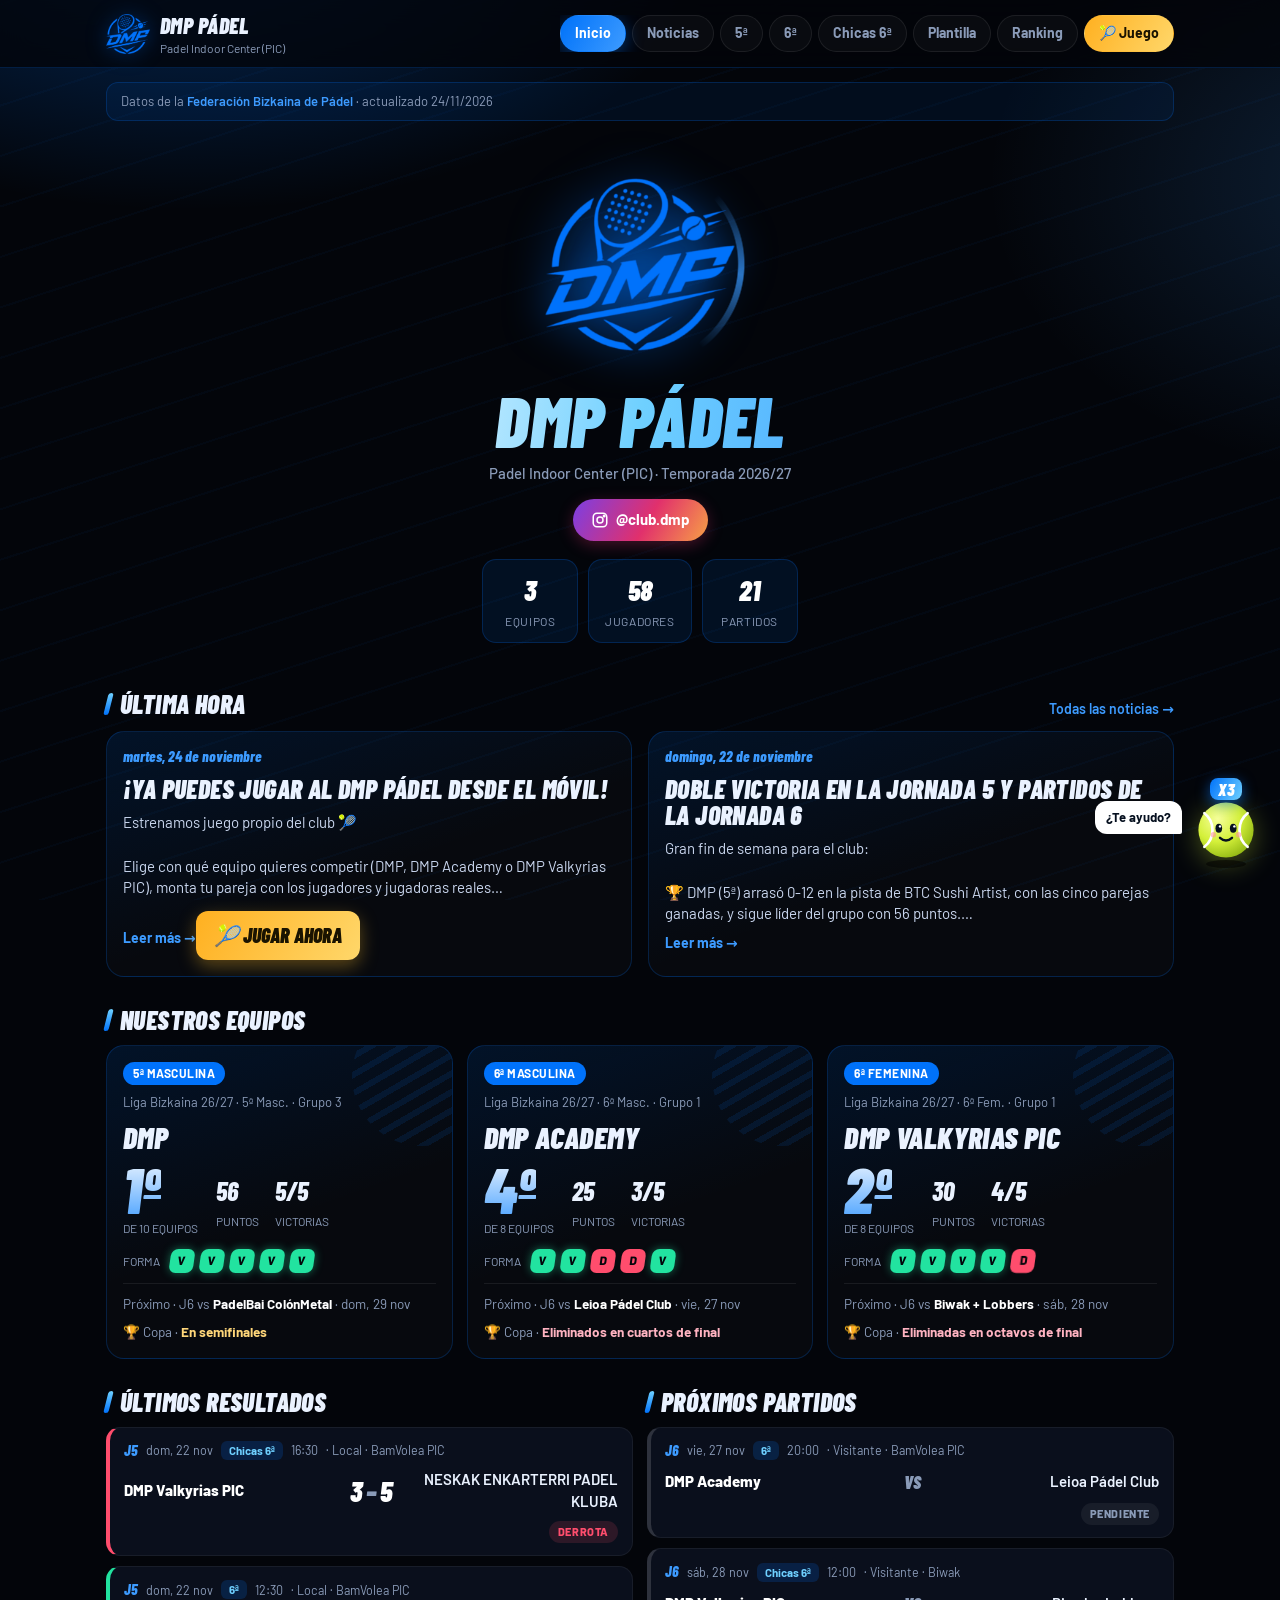
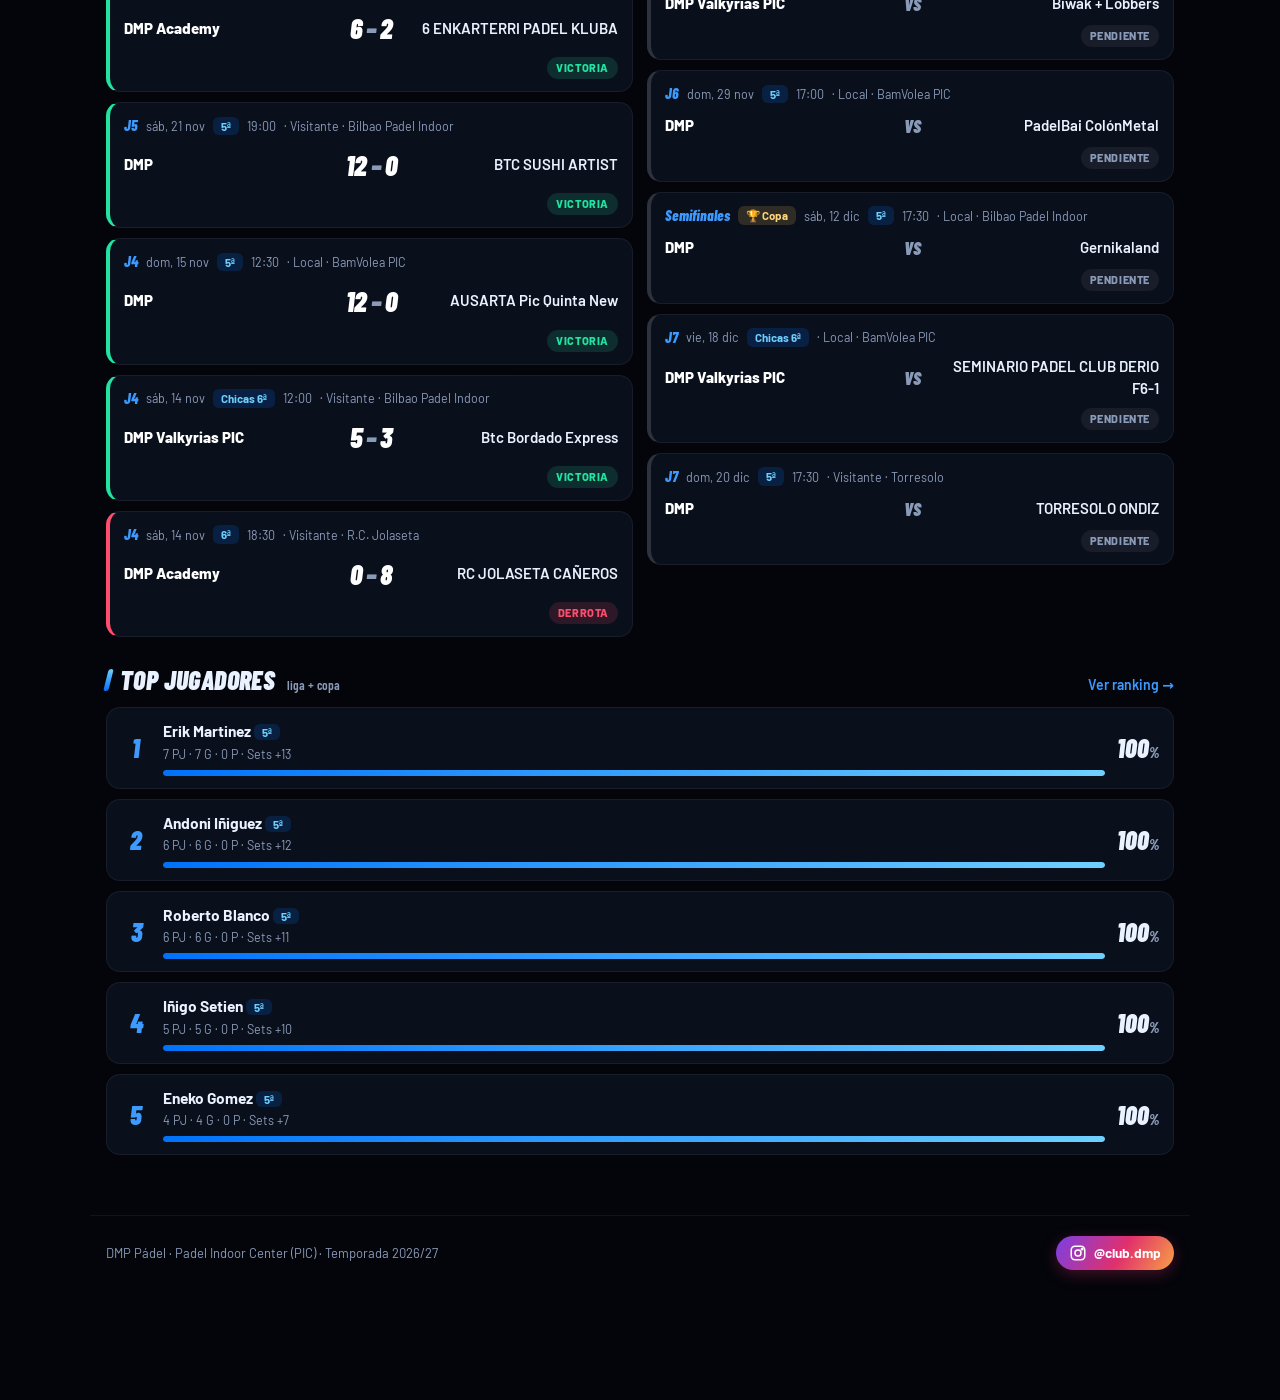
==== commit 85858dc2: "Resultados actualizados 24/11/2026 22:21" ====
--- a/index.html
+++ b/index.html
@@ -330,13 +330,13 @@
 </style>
 </head>
 <body>
-<div id="root"><h1>DMP Pádel</h1><p>DMP Pádel, club de pádel del Padel Indoor Center (PIC) en Bizkaia. Resultados, clasificaciones, calendario, copa y estadísticas de jugadores de nuestros equipos de 5ª, 6ª y 6ª femenina en la Liga Bizkaina.</p><h2>Nuestros equipos</h2><ul><li>DMP – 5ª Masculina (Liga Bizkaina 26/27 · 5ª Masc. · Grupo 3)</li><li>DMP Academy – 6ª Masculina (Liga Bizkaina 26/27 · 6ª Masc. · Grupo 1)</li><li>DMP Valkyrias PIC – 6ª Femenina (Liga Bizkaina 26/27 · 6ª Fem. · Grupo 1)</li></ul><p>Datos de la Federación Bizkaina de Pádel, actualizados el 23/11/2026.</p></div>
+<div id="root"><h1>DMP Pádel</h1><p>DMP Pádel, club de pádel del Padel Indoor Center (PIC) en Bizkaia. Resultados, clasificaciones, calendario, copa y estadísticas de jugadores de nuestros equipos de 5ª, 6ª y 6ª femenina en la Liga Bizkaina.</p><h2>Nuestros equipos</h2><ul><li>DMP – 5ª Masculina (Liga Bizkaina 26/27 · 5ª Masc. · Grupo 3)</li><li>DMP Academy – 6ª Masculina (Liga Bizkaina 26/27 · 6ª Masc. · Grupo 1)</li><li>DMP Valkyrias PIC – 6ª Femenina (Liga Bizkaina 26/27 · 6ª Fem. · Grupo 1)</li></ul><p>Datos de la Federación Bizkaina de Pádel, actualizados el 24/11/2026.</p></div>
 <script id="logo-data" type="text/plain">UklGRsyGAABXRUJQVlA4WAoAAAAQAAAABwIA2QEAQUxQSByDAAANR8OgkSRFmZ6D9y/r/TAzKYiILIk9cZJZvKAXLOhfFsSCDhbEYjtUFAmIbRtJkmCrtrrr5jr/gL+ZnbsAIvo/AfrmpX+yScp4HxxImRnxNlaxUkZEvIvFkPFCGRH9TcytQu58hLoUPbpavMQ19Wb5IzXsktTd3SPjBZSrAEmyTRBiMWxnxrfg2iSf3nX1H8sgyXbLzIz4CuD6uEC0ZvVLSqBL3Y2WGfMXWNo2jWQ0aJWkkOxWu3iM5SjbSQ2GLX4bsidvLnlz3WHdrsu/[base64]/enA6OsUBwHbho0c2/xBN+1+BhExAbzOKMn8UbYhM/o1rs8ycn/[base64]/jD4rDAJ4uAFVQQyIDgJUOLOIqh9GxAT41rY3bmTbtn4ALCTbEZHZejnGnGfz/u9l3kJdtCqjsC2JJICDjDDpTI1nRj+LiAnwZG1v22jbth0gSCq47PJ15xz69/zHkSaQ813ZQRIJoHP6qOVm9SJiAnxb27a8jbRtx3nhTSJDoKoaXqa5d/2X43kZGqoSO7YFN154Tty3LcmpzujJiJgAb7f25o0kadt5AqBkR75U9er5/z9vvvXLVGaELRLA+aEqMjNsR8yqbxExAb5tbXvb1rat9/v+gECQkkPP6Xjc/xXl4SwxAvjTN2IzXvTex9BhREzA/[base64]/LseZ0N9qAAEZWoITDTrDl9CAqX7mZtEhSby/W9cYVb5E6vi4tsvzRevMuNWNSF2tjug2qHarUYoKWfo2Jii0mSwN/DkAw+Sl/A8fiy9e5cujHufW3/6XRTTjRjc06OphZTwR3nSVWbkWYcme2oqBCO7F7WknZd4/AdSxSPKX/29X36WvjXJ8sJe3015AFzfR5q3+ZQQc+zEl/LiIzumjyUqOjDnxG84DYWgcoJMiy27rXcX1yyLvj/by/+shgfVSGxkkzce0taRsvGGLWRWW89v/IrkrWqwtKAB1HHIpsb77wxeF7r8X/319O1SQZuXNUphDnGJrTWUS3n5RaNi8zmPEQ93SdXEOKHEs7XXL3b8gSJVlSL9+WRuB152fkqqsWqcpYlkYVTYEr/WipDofilqu7hTc1joe4/ly1n81qKah7uvzFm/t98oYU9ZycPheey2pIWN/qDIJB0Sf1Yd/8vqt/CuBrOHkDgJvDH2nay5vTeszvmtvVxfous6Rc06dAESGEvIvZdn+dSCFUOHgK7wau+yw3tTUB/wOhtlmrffIFYoWBCRMn/yQvfyrQK2Nf+hWCq+OzypVHzZpmhi/l5blI3rkpPPVCMCuC74GDu7/ChB19tlpwmJGPrVVvS26jN/VpCltbZWK0bQTQKvl8DTjsnz6kYYsHo9aYHHkqVUfb8vngN/flG1bu03fK60HARAsHKtW/9zTFeFl3GjGnCefTLVdtzHhdzkNskpKnhGNwdZSbClX+8yrsiQ/GkmYO+fLalu1Cb/jA9pJ9tMiA4N2bfORrdLnnQMxWYPF1Cal7prR4Xe+qXhL02Nm0C4n92jEn3UpmHjCq8J5Xa32+AcYfbODVbgQgCk1RLHPuXQ8vvZVXhomYTY9/jGap/bUpObEAEs6FI/6CUdca3uQAvP0gvK+8bgq6RhYbANUUdbTKVWjpCCQkX+6uWT9nQiLY1I3Jklcs2jMPnSDe98GiNZLEoNT4MlfNUE+26pzDo55Hlxpq8S4ovwoc3vMpnv+pWwDgD7IxzIVvoEmrTo1a/K55uwXJbw7JVMMXcYV6WfTvxzYbMyz2rAVcIj0NvFH8E0OdOGaP9Oo1GkwjLnF0ctcQV2l/jAYEFbrP9tn/r2ASpKP5/M+3QAijGuGfJ4xmViDMF+TjiPYNk17A4gsbrcfdHyDVhzjdwSZgW3f3W8BEUrYIn2aDUFmhXm+tx4NbMFqr7BohmqHV+1ubWU6PU/fD2i+1OPzfGUQw7pqCJ9kIiET5hQXjQJ+4FwsqSGVekFVRVGXKnvX7tN3A2i8V0VjKLL9iofwGSZMxpgxzxCueym87Lm2bqE/VQpz1iof25G2f95N4/QdEWT/Ma1BgHBuiaZPsBwIa8KcWAkp2OPY361bByA/qCovDCTCWOko6m2hIn8/wIZ57AsDnOSbZvsEG7RJmGdLwWCXFA+rm+h99L1rCp6JQUIKmSn08qPk7wqtLpKFyoa2Fvrsipo9FoWngmkfwNTe3dF46MP2/nkBYcUMHmL02dYWr5MRcQhaind11h/picL8+NuvkE+uPMndkBdkGrXFTvnobn4xk8v643PAXPA+WQKQY6xl4qVis/VjPsXAOr8jbHXsfcwEHej54hY+tSgPhgkASHIeE96v7Cu9qY09JCw7QABAzJ5rlWdys7K5H1J12Et7yu8I3u17BXYLWE8rG31mqXGrgDmTIBFwSWGk8yTOI3+Q1ZZ8xnJyJ1UtwH9tSizU9fOvhY1F9fKrGPx76tdxLIMF4SeZ1yV+XuV34wXmwlLyuKCcfmMp+/65K88CkDMUXs/7vC0jgV2UrhazXJqXAyoBtVF/2ff5PSGgbckM+EFC9c+rGekpzViVYigvMQ7Rt1PBfpqGC5w5PpOWapWcal+qCkv0a1lgvs2/HvFGQRMjAThp9iBwIHaNn1VlOXACAI4IZksXmIOcD0zy1urTY7pSkY9feONPuNUn0IJIDgbzjM3J51d0COVyb0sjnS1ybUwAixHfJir0pGp5+6HC3SwAhCr8CRXOtkeW6rUQKG/FS3RXEpUIL4/fVLlpHGOepY+aFmKqSGPZ/7He5vmSri+F032VGgzAsVi4rfhMzx3P65uPrvGjEgDoXPZTxvn5S4gV8wkMm94gkC8AKm/r01QWTwHLKXiD5cihMa/8QS6XpccqtzMHa0iunbFESvCbBOoquJRKsredkWhFAKCxpHXFlpr+xnKWW2VMsSR17foxp57PAeCzUnjrONEtIgDh87EMC/bf8v/7P3vKdvfv7x721ykrpDoTyUr3mgjxZ3v40TGyLhf7zAlH+TliPkj3gm3T4BXNIiAk5vZe5Mkn/7dmfErnnT35abWNOkcSqdvyTHwI+6d6JTPw078Nh+toNS/eCDRNi1Dolx7v81+/OvOyfuJMSB3mbnj45438UNGMIU9WLexW/PDIKyt/O4UuXwtHX0Po0mT2mwLzFX99uDcAxuTv7qd0FdRtxRRM5LRFKBGWQy5vb/bLf06OFUT0KZN8bfPC2FLxG/Hka5UBip36FGdSir88K0NyO/2BoruWDGFKRa1g64mxyNNUYJ57NpUS1wGKhzgB6RpWCYFZxWUD2vEfByZpJJ8xrD5OmHt3zhM2Hl94XcfE2ae6yQt4eSYAukJlIa4FM4YU8npTxYzlcWSxABxFaXHltNo4NCZGPXcGvqKWFbiuJMfHbVOZ6XMjR+jpc7WOmOt+PXu3VXwBJ4mhw93NiLkd/9pgcSNqq16Rdi3GjEKcJRoD7P1wjHj1+KxqmvEw+ArX1s2n0inVBjqApB2AXjcErti2FD8zZJjmf/55+ERSphlnuRjOs2BrlfruqCKbZueGBYy5KiIAFqGsaOnmQxWEOu6Le30OSBciDoHxemyHegOAvRgfbq6G3CVJIiBQbE4kk15TBYD6djllNCsG+W6Rp1LWP/UfO4fMngEI4zELNqdG+dbLZlWcJiyGrlA6AaBhVKVY2BXAyOXp5MRnfQ4AKfBm5Y6+bgg+BLh4PQ0rmfKiq20EgK3k9TvAK88yPZO+Ld8nTDHM7T9/P/9gBh106UEAlKZPA6jOZVvijS7eqB4ApomFxvzj7fB//1uA+uO/38QHvsC5+RB+uTfxwU/BWrxD6WVQBhjcuhHZsbTje4B7RFrWyAf3HUI3N8PT/5/P/h0SBWFHBQAhioxdv9gPqkvA6LxajbN6e/p7V0k43P+yNod4LQwxVZ/slFXJeI9p6/PE1YfX60YItE/LR4BtTwi8Xinw9wZVTePrejiMOUCTApcAwALo99Ud7u/UNHUuVdtjmq27r2plCXjuihUV/AoRkC+C/FgW8qbQLd6lSI6SGM+5axDQole7Ba7hxDnFiJ6+I5A27A+HOo8HfRRKJpAHACW82Mq+4t/[base64]/TcWGYkgXeN/eNJTyPDVxIoVYiz1wRvlwmbHm7wK7ip/GRgCU21KHjSJBg5nJlCnxRlVV0FNm78r6HCDlJAzeyJ2oF3JbiLgQRoxOJHvTSG4sf1+w7ODVC2g1pdYFinpUsQ56/8n7sg2TwDxjkw42CyUjFifaZWxrioLcGKeWZV3ROWfTYVg1xBy+8a3BfPRSGmmM1Zzhdfq+JLQJJZ6TBIPiaNQF0exP4dmvi953sijYfSnXWK6uTnkUk5rJnIlxWQeB/v+ulaSU2ePK4XlzV+d2pKL48HWmmtT9TQgwhyjXLuN1I7wDm3eGCbPERICdbgIF177v+UvbSoWE+00VZaYnry2Wy4cJaCr0RABIDePHC41Bx/1HWgfxIf8mx2uJr371QVM/3H584hkl+zAVAMBI2a9eu5Enn3xI0zur1QZnkEDQW8jrgw1CbPJ0vprGey3YGDp/Z/FqsjQ6pSIPBgCU1Hm6TG4zFEiQ1Tn21F3tedBWl40WXxPmwY+x0Ut+KCo5E/ZexSk/[base64]/uLJcE9JPGNJ76hZPHIjtFmp/+F+fvIB8AKCaYu6C00nvrWgVfUFv4txLULnoVsy0p1W+EKakhZiJ0JtmgRUNwad6iy66S5wpjqmGZA4j8m2aAJAsxsdRa9Ix3n8mmd8TKvXghBvfArzVX05sMW9DAA/[base64]/[base64]/s+IL7Zk0AUvLjHRY7nR6DmFz48MdTB7cZqO0zIPSToFTkk9MKH4H8PvXPrkDvHxIvi2BgVIKMQtIPzIPQJa7I0yQLdzhmvOqzljLPOmcbyQC2a/3yMMmq2IgpXw2HbnvzYQMMKaWkZzEEtkRAlx7zMHaim3mkzzgPAFAotjodvVoYAUALd3ZN947FtClhZGKbQA8wX/B5i2unyHjj5Oq1YwBhTxswAcIUhy8VsFHbrZnk1fAw3pjPmssiCgUAyfe6jIx5miPUxa0CiE8YQEMga5NQTy08DAJ5EpvLfROrHXXCUE/FSOls72VhzB/4Wme6AatChORe9J06AYDWw98rADBi2xDE1cKz+ZdpV3zcBczZ+1NdMRbVlTPGIBs5Qz4Bw2hCKzqnk4xSERU2dMdMB708I2AoB12CjTToyzc8hH5fcXTJFN6Ndn3z4GZFf/RqhjFnbfUrhnL2niydheD/[base64]/ZhjP3lIdt5TUS3mVehgMVrNTv4EBi7HXKiO0ScqAlGc3k8fHoTQ6WGZuaRbAjV60YRD8ejFuocKJ3xVnJZrTkCGIaJLAC4hDKRGqL4qIMje4m3czrm5tONe/62vOtBNIGhA/[base64]/n7+HyGC+zRbtZQ9AmMrmYBoidMrISmV72BXVFWp5T4KhGYaHlJPH2ayVw6Ij2Qihp9FXAoDTYzJyQX+oDlkju9COZwHUVHhj7sP6Uxo8IHt/2mBumi9dT1bI9b1wf335DuiA9QG3K9pk+wCgVDzEEQjn4y//FOdpU1gce7es0+TFdrQfBE3XP3WUp2qlTuG8yIxFky9nH5HihI2JAIIeB4O5bvrTuG/ua0UvXy9wpmwP5s830zB6oqFUC83xOP7bEsgDlVo+xvcXdfsTvfFUsdskVEoTGYABz+n/zzJthWXHxY0cXyfH5hmCHSVa0lExuBtMIxLj/FQzLyhFHYKjq+/ElJFibuNqlgz3f69/mvry1oS/d1dC+haL+5thKqv73mBOEcIKzIPMt7HPS2TVNMYpvQOCph5S6feDRuK1JRkAP9j1P01vsgVxMjDLmt2Xt6yH80PGnjor5atjsAjZjYQLCpiIRdqEdUjclytRTm4yomvEjDI4lkyYqlL1X/lKGE+T2G54p7TEkh/rbbuAmMqGw0Kzcf44uunQX4+pdBUk7Jl58YM5DUD0/+0/Dzy3RSHDWWzUOefy47N1T6LYV4PzLBhc63rdJVyUypBptsVYMfbUS61iKSqdNQA4TkLWSAAmVE2fXpEl0ohwHlwXUTfCjVjmARXEAo1RS4N58YvvnnT2fjodrxXm7S10mP5g4Ox1oXSTWVYQ8keb/u9/se1kiuyo4m91iykKHdynYYzY2RDWDYyxXtkJFzYQCYsupIPSE2tKu22RExYGKCkzAMRebgwvqM2q8zG5w4HPAkKCaSNeTVNY38TEANLelgpz/dPT0wS7Fh/q0YXr0OReqIcYtiuEVKUuJN9Zc1NzWJPdicoqGlqgKMXkpOF5q9Vj2bB6151tEuws+RYPrWKsNZUjLi21yDRzEfNBmHIhLdVdxpzTkKURmOc4Fgrz6n7a50jlENrTBc4OBCFsYKANtcXch/j/jxsBsfrpI5Cvk7htJ3SqZMXe5bBarhWttvBKhywdgQDJ1y8JtTOc5YmwVV++nUiVtOLE4TBjf/kAKiwYW1p8Er+YMXoCAPISccfSFvsxY5nH1pY2AeBn8XGDOduXh8HVpdluuXfXEjS4Gx8KpKfHP/2MuRvp4esWAITb/KsW17WT/N/c1VLbna8hX/y6XA1vXw/sMSdFizQ/owFty4tZmVBcHZWnxyGMC/bXTCgExtCWa+zUYzQFRfgOKknvoLXBG7lL1YdYgIP0p+IwE7vh4VhujWH9yx13fCWEp3h7l4I/yp+rfZ5Z23854r/b13f/sCycoMzozWxLdYghZ6vaJ3m71mEIA26f1DgEdlPSXPjqLQFy7d+T64PrchbssRUcMmOopluMj4rtA9f0jpPUO5zbn/DLzY3yupSPMs90bg81AKe93xTqahiO47pmrDfqOWKu8/Do/ge85ndj5iTaQo8k6bQ+oPNjDWvHIWV8h6pjJXJxLjOyswwAMor/+cnZhxIF+0xGrw1jrR3j8ijYnqMqv0PR/IcJz6G4l9vS1huBxTycSsz71POmeY2sEWHMF0jeO9rUHPGqD3DB/odyye9ANclKPYW6jBYJ2Wzx/oVIQiiJkFOJZUaw+G2Nr5kPpxNdsdsb65P7IF/yUwU1keF9xw88niKe1W1DeDX1EcuBoyG5oO4/razZP+2P8SwAgSThjX5QT2IGoLXHeaIwARG90XZTEyBTrumdkVQsFYGji9EWDYzfljSvCCf2UrDfpszUMLQkfScOVBLwe2w8QphAyYfz4MZ4bIe9fy200GohUYDBXNZKgxqnMA50gXN5CNNBEtCWdKtKkSm/oXsKnbYBQOA9KwGlGR4qjJ6z6Ri/W+Y1se8f+kvGnptsecNQzaWEI0ng8b0m1CdXpgOmp6c2nQUmGRPj9Tg4VRYAsnvBDc9k8t2TE2Z3W2tVyGuJ/tAdD5rKebb7r0F9SJK6kgaDHaQ73aeUhPfJVZLwB3NaM0J6/BynjF2vkll9iPjhke8C7iy/p/cY3mU/9l+T6LqpHyDPAghvFsOgFaSkaYwrnwHIPookCKdmbYqYqmsRTslqH+6IYQmU45f2TF2TobgD+o/04GnogtVa4I2a0lh81/Pxir3fLB2EMNLUQpkLyBMqPgzaY6tvU4em23zSsigvcKaiU0+AdyxvNi0DMF6qCUCHaSp+U/fllWCKrxctj+PhOYI6fRHN6JWVu2ULBiUIQmEuQeKc5g9fH5gt4cx5wdqZ80Fm7L4tSQqGuvw4HhT0sESn9wi9jXr833mtdYs//Tt14CvhmLG7x4sTPxffMmaib60BEJ+fP24FXleK+kHb82Dqy9z9OsSSKRaM36hrwZNF68IaKml7nkDH0TxgRBxr+Qb3v/8HfaqLM/I1Gnafw3vB/[base64]/VnIczrTHpDeCrTifBSGoRgl0Gr3jfiDpEPBAt8JRKxQvY7HIP342+OQvwUuKtIXu1IIXe15gzTYeEiT6vuqfn3F+Cz0LIXfrCz14bkrtmdP3oawJA/enPHLsAyeFwSv3oZ0hJwJYuMDCmNCpzfO6WNSluQWtNJ8bIlniVfTDVTO9oMu9IJ1eXYpa63EiaSRO6o/VqI59GPu9cbo/[base64]/NxroFt+Pmh+kVI9nzmxF2GjYh/w4q1MFu8oXUivxjdTMAQOqz3q4tST1stHu8msj9twfPst4VDADTqd/yBAYAYacYeEFkEtZRFBCaJ66Cbvl6fIjSBumVwK/HjcbliUHlTXW/wYExzz3JI+0/a44T43a01Q6tjaCwcXTs1NkZ77o4OqUavrmCwvDy089mAsAPbj1hThJw+7BEGjFfxCD20zGsq56wODx8LiOWMwsFAKRLq3cx4dB1bnAcz9TO3Dfa4Ec0OSqo8f9XW1w/9OWqZjdDyj7d38cwZfxIakjmGKjWlsmgVgb0PSK3DoxPWN/muCarBObCnohmWXivarWg64lpPIb1ech9ILtJGa9GEZnU0pgEGAAXleTJF4fCrffXwgHNS0I/67tBk8VYlFRQYxdXGzF1aQbYu42O+KEkRcwFA8mkciTUy6D32NHN7cSiLjehzViUroVhAOwdlxXN1BYx5uk4HJ/PA5Ag8dZ+NKJcCMe4CwCg7Nr/3SutGxmvqVJUVETuo6gd2swKA6qjN9W4Lv2BFvQ9WPxY6MJf3Ado7vXdol4Lhvc9aBfgplRW3YBXQ0f3iAAQWnEbAYB2BtPDuK6Pf///e77AuafuZiNGIEM+DrWblRrPUyHRVP7dkxbKFvKHoFfZTI6a0GxL5s6gRtfeZbaVnLKYvVs2khUA0fblODWMtJgDoV5iD/QeuZh3AQkCb3Sn9TZ7AHnwWyzWWv+vZEC1GsunQ76WP9YMSUwSwVICkCrzGGsAwzGe/tQ3I1jDnNHLVJIZ0KKmpL0wqgxP2x3RXm7YW/NerBBjNQczvy/chY3LUh1URxQbloCaifwDdhMbcKZog7pLicJL2H1uFyx+fdwBMBv1hziM10LbspyqistCERZZnwzmPmX0PYhNbhfu6/V60CYyuaVkVMmDKzZ8SrkyDGmuRwawxRbKHj8ncaZnbLyQJjP6yZtlIa7KmfC+R6q4WzxmLngIcnN7xFyK7rkRAFCu7iThjRJJXsKP2+Gruv9Ih4w52RGDWBDmfmWIbXl8dfSTpq6NiHCatY4w0sb4ieJ4q3pp0lWsOstF3aUQpfz1+oDzY1Rs/RZUMdC7dEmKqontAwrwdi+IcdhL7dTHj8e0YFKXdphTpSsll2S9sTIPaaXOgofZdW70eF2EgVUCkGjWk2233dIjuM+O+bQ0oWotEep0z7s/9z2ALMLklOLLEIMpK6mSlnWWtCyIx/+WBZufAbnHQAM+eUXlRh+oOcW7KRUrnjb1eMxYnFppqwX0vjaY0+r2phSMk+Of1VmoP25jwusxuPFWtgDyVHgrkK2Myl/KTF0UyxAUDc5zsBGV5hf7czM+FgA8x5YLsucws8boZGowaZkSxSCZXfjbN8EOajl0ckQoF2PQLGl0uxsQMiuFN0bWJqVZ2lOZFlYbPrXO1rt1/sLnkSK8NQ+n8Q+VT0hJnG6I2NojFo7QH5bkIhqk9PJ0LpVQzJDWSgA8sKLIEvSKIkCEzFhVvHBdFwg5SiLh8eFSsIu67KZLhBhTQMPSQD/A2fFkPybRg6eRNgpzo2S3l1J+uP/5bjied3Y+uY2sqFfcheuErUUQ0iX0x2R7py0ULjSj0uSgG0wzxAypQhR6JqqqYjPn5uZrtQaePK4JwuN/PeURO1nl7AT6XfcijOrZnd5zYvef4Fn9q5Fi4mGq7rqFjXfOANOgyo/3h3gtxJA9qbJNxb25rZizMh7nV4z2VNAgL/jr21JJHAXZNQhzZq9UFBCzzV0ZDu1iphqJCYB7XkzJ6P/TtGAnWRZqX8uzvAQktMiOD8XwE/[base64]/Bx0Wwm9KqNhDO9iNffAtEjeSDmmPxcSQEiz4qfRaOMYpVVecey74FL3DuWm3XtKDvt1UMacgMcxZWAsQxY2uxG4VSON+vKJ8KmsyH5xEVcvCD3N1wlCO9gUHkSAOYXnp5xvvatFzj9Hjox1WwoztgEDj/[base64]/[base64]/hrtsK4ZI50e14idC62n9l2ELrije86mrPUHdKvV9Ot5Rr/BEwX49Y9n7p6HHLHPLkeXvv68frVotqFkfJsjUatD+qiJZshRSrNU3Bgh49B3nM+CUKLcpoDXo9MFL/hgFC3QZj15n6Pgl7/zpRT0pG2EhVIHtyu5Xqs7/eV/KoBgfhmWXHu6uSlK64lL7ttEGKhNZQVwHB30Mgn22Q7ZptBFZpGAduO0m+NbnjJa1QHsxrRZSj1/HGeitnUMOfRPHT3xWSBdWrwx+SQbwQB4HOXNsJCa6v99G/SnLQ7Hw4WITnDCQHGXi56w56IsbtOE9sQAO5V1kHddr7Y/W5JR5iS/HdYY6zBJwOffP01Zsdt8eSH0ElvnuKEEXPXGpTxa5AHE7WQ3NBvTjiOAHGXeP54GVGv999/ieQCI3uDDgDubAN5Luh0YAE9un6pqA5/qzf0+XebBSnCM9OPhInFH5VaI4etIn/UjAGoFOiYfDrtPKzmaqBocDy83EoM7XuxEAL99xn57Ik3oPvlf5me0LLnZt1DKFOADBOIQdS1Sjn1zcyQAXSea3mmtKx1Oz+4ib7bT4YVWJVLnxR+kA4DjsTEA2MSs7E2VL/L1q7FhpH+6XLxgt/Lnn+vjX083n4wSiYAanXxEPuXbu1VRpsFbbjsvGsKlhUnHn7lfajmf0W0Dxtk3hQCpPFsZgLR3689mylNVhTUBwMYMv/K2VhSi36X+WhhO/e4z0OzWTmFRkXuxABJSEp9SuoRjEsfIijFdDTu1MLu4d30JCHUwAoDcDSMJrliJLtQ195NLMuOKVw+886Lq16p9h+liHZr2UKLhAasPwOmb+LyNWyuhBQCoIu9bLQgAEtf+NQsWMnR8FsLL0/[base64]/6Oi24eYGI334sJEkSHgwYuim7qMxRxDsAbzKbY1FuUnynnKGMexvQAQETJeH1hpmxiAS+w2OFsa1DDSXDTrsEfV1CYdn8Oa8GowMhhgLXigDp9zUyeCUse/Ed5hl79ztsmK/t6MsbmAxC14OYbNRwAMYrxOrqNSawDZdapZyGtxPB6FsXXJ+3iJM90oVqQ8c6JRk7yAc/UR0qUCUZ4stqtieH6WFm9kFloJ8IIUcXO2JiBGaYwfzJTpeormO7e1fz33BZvWAc072CInwzbmzOSOWFsokZwfP2FJvvzmYAjNzztzvBr3TjYKkdPIH2ucSy1GOAaKebubgK5qCT+OhcWbk9KxEqDmYbpJygSXey+IQm0E4/rWHe+b+OgX73J2mb1pLtCVaBomWX8AHrLTOorcDen+z3nmkB6oMgSRxE0l0rVUantdyhRC/rQVb5OIsnJijFTcnQdd1Tb55wcp8PYcpVGBgZa0nOQWtc5+6lqdsy8l3mUB612jO+xf0O3dy+zQvksQ2OKMqvcTBt1+gh989fOfBp4NSR1LAGCZo6zoLSKBzoOK6MZspf0kn/[base64]/rBbIiRSRbljwNyp63cWzFMZTcYxa4ZlEmiLZFiVeDIzLzFv4S82LUDIsmIYKWjKU05jz5B0G1MbyNSEFQAwAl5tzbjfNKBwh3veVxwBa6GdMtGPyAsY5z48luipTBceJRLUw+u4O18kPJakw17SCoT23BWKlXlri8KGoi+XREowEwKDvPZHzMwUNpAJzwPmkXoV/J/fm9dGRRsReUZmQkeirgUsjMJJR1ls462jazkK4Bvcvrq5hN4Oty5JsOp4cwzg24F2Vu2MUcTvg5ztIxqwTwN0/r2y9cShrNh3n7ln3MZY1JcXG1qoQR3x4rKxQlL2UaYq7zJkkgXzf0qjEWtMDz5aR2zZ+4ohSycADKu+0aSioFkDStw/WCD5+TYuMbzCL6eAzYRDK+hpvMED5iXevjxyGmtY3+8admxDx4FA5AzCnBTFbRHO3KQhhJnOXacGlxU3HsfzutasnRiyyTz7Ks9e60KsgdfcIlteAIQ2SaBRWHZOsEuOLWcpoTCQOS/fQa/vLpvWDzNfGVu1abHbbRIeo3wbu+z6U++N9CDDHjl5sxL3haERY5ZcoFkZxT2bJgaGOWxBhMBaOkp8la6UDsgwJvjBVDZABwQr+EC1rNEEuKqzexppyrAUiPB46tAEoiFB27fjgsEdvvM6ui11/xz7ARRkZ0Gy3Dh7SW+hBy8FQ0sc2YZ+8KtYTcmyqDSxHGE2Oo0kYpYqwo1zJ++/9dwZwRQ4AttTUuJVzVhqOoASSRvlCyqHooighM2UeGACLyXKg7PkwZe1gP8Zv1kLftb9hIUoA7Di5+dWTqA/[base64]/dDlMX36wDQqdvNLsiC4nZBUxbcCaETopA6vhR21xidkSSIolhIOl+fDsS61ZsbQ1aZgI6ischj6r7EspZR2PSXGeySJCEBKjorJjU8ZTt5Rr+dA0gNJGJsf9/ame54zdjT/[base64]/zAvgV0skJDw446jPtO+hINHLUFVUEWKrUJlycyXnzG4BayL45+ffPXr1OzvUmJ8U5pykK2vfztxObWZAEQBe91n4wgcyVW9VlvE4DkC3WrWo9/sDNPfzJ6pfihYUeZmlgXqAR6M+q4LYhCa8IVOVFanwMGF5NJAob+Le8axrulSAfxel1KhlGfbxkZkCoN/ua9iIKokhULbQIAkLnPXcY/WoVP5y5B9YPtCYEb9UFW+Lb4lH6ya/u+2FICthXCyJNh6Do9ol4yZUF+etkXK4lVqWxdi5EAUmzHCoNVtwvq3DqTwa/dB48drkixUFcJoWJfyTEyk16P2WzHvHdLua/Ylq96srVgLDOqNVYlK/envjICQEoYsVUxC0Z1v1P4b20n02BGi99m7FLLnNAp4YqT7Qt7YxoA9hwaN90rDYpih65tUzp3JTgGEyqVWBELtA9ribdrqWNgEkoA3tB0B1IczYaw66y6UE983aJjX2m1aQiOUa1s7L5L02ia//3gFZvSy5enTxE/t/N9h9y/hFri7ZE3Te8QBOZdagJHy+O0fDo47LpyJEcnzeba9kZ4kSGJ6wVHqkw75L0tP44OW7PxKmjaHYJN/z7EZDXOJW7ViiYpF9aaRy89ycCEZYq0b85TlR4hSQ27y+43DE+7BmKGbMZcXGVv3NTb+XsWbD2n4eDRdJiClXyduRQ4n4PX1oiUaeH1cXwKIXS6Xcko/HxSxa6rH8JCHUQrJuyt8xbphm5cl6bhGWpgyVh1X+R5KBXXXLB1mqXn0pKfDnZb1iU6XDgNbrvuspr529J0jAcdwkZpmTNOJyHsfPOjBXRqaAm7yybtlkLyqsjEM5SWkx/asieqoZ9/uHc9tha1ZlE0G0Yd5dNa8kGwuX/eO/HhppjJIS15uXQn13W6gca0qhvOlLH3Fv3KHWK1Pvj+kLnTB7Feh7U+rN0C7NqmUt/KMe6EGwJ+/LCTE2w8juHjaSxodTh0Vr6faxywaQZTdAGV5Y/+iOX10i94jh9r9vlSPyDTuiZKh+MTzYK9V4oIuJ1yPBfC7lpAYf4AajWIUJgcF4CGqdpbZRbenz8cbMkv2F6naL1Bq1QeQ7lfc4uCLTP7JMgL5ZuNgHf8ClDSDS4+u+iq1jYLBUxDdgeHc4kF+7/x4cIdCKhT2x9SD2QfyCq3Ka28DPQeIId0vTSBx32JYujkni6h2y4nN4QxN1JURt3W+30SbMouZJFIKqNL+MiMt9erzfHY4mdfmdZMt0th/2ooz4pb0AMbOhkbOfbXoYH8g0Lmk7L92DRBP0DjL7pUEzbeUVFzaOm1HBy2tnUp/jEpmiw2No/djxCxJSP5URhXFdmUPmRc0mpOYoCeGNZExeZxlIriJhRHWmJPqmnWHWKW1eSDkAqnCiEIsfAHcD2y8vcIQHYXpFa2p/ulDg6b1zOOJ4lokYqqSOOxa7AlR+clhBKmEaoLuGKrrWGghoISPpZrPm7opaYH7DF55Y9yNGOq4PUwyCPDQfjeY/b2KrGbdltCCi2Ski/DrVMQm5XuLaN6UqQ2FI5de0P4+TzFBEWsy6ZM45RxfQHEx1PcEKceqcq2TybuHyCKbqyJESUKAjG/A3f5dNBUDcl4M1IpMJHg45PSDdu3Rw6/OmVUr6wgRXBPsZQ4u+VlFNKYsjBwITF+3NV9fKEOdmDaJxCUP8ppmozAoOq2XPE0ub0DqMP3XgoBafZ2ZBZWIUnju8H70mhsP8/ohoz6Gws4jieLc6u1spY26NLYPCX86Is+RnTGcC0Zu0yK/ZpqYADz8YCyhQtI9aT5acs4YEIH3yQEJmNSWopRdDDG65oCHxZUX9mo4YZTLXBmemcxhYej9WPCPRi8cI9Ppm2niqbX2D1rA+dfpqu3qw7dbwC1fCNHbNGrD/sMyPlzxETCECNbmq+YAkCO8TGzecCKysmsOaonlyq8tShruqQuWBf8LLgT5ZfnDb3y7Nn3CeoafO1AL0QASPJ0fXtpj/1yCwA7g/uIfbvaaAoMiG6gCExgYopmGvWbqSNJwJ11fvefIuomqUuD0P5qVgKv58hRs+Lgu16XhPvxtF6oK7pX7DONJbzqruKCd+vOWntNEyxuoVpZMOIfL//HNvTzZwA0A2BEeDobTG094YfUaX7+IDPq1mVhYvs4rTVe5xw8hiHb4eDWiPuSrKC3KX3BXo/lrdcWOrq/BxwGf8uT1LbmG4CqchY2XhwSeDVKZe0EQN9Ojkj4MWW+HoYuEKrWhbk5fnWuVoTFHDLlKZqyYkOL4t4U30A92ra4W1Cav4IqghsArXmdBFkkX/nrTm5NNsYCuqwAgAAn/LDxxRj/MKNqU9Zw7TFaJTDPMcYRRq4KHfWccYfG8EboPXuQ3RLK7DWAud0iD9G37bhrgtIP/SAp4UfJf5iwSPd0mbQe0vKW3LEN3GAejHcxkyJTWsScGHfpXC/cs6kdsNuObr7mYk63QJNug52BLzHZv+Jes+PuA42KauVmBXsKw8laCSSOWbaKtNW2aCN+1GXmDHEdCdpCzxqv2XcLPnu8hsLRbwI04dol2eot4A49AHatWh1RMTU773L6a1EIANOoRCBSptDWp5jwg01SSO0bpeA4hJISrHlPIamC3ZZGtX0EUA9gWtD/6J3ubqDpzpJv/baxpZ6iKNB6fq4VAB4PyiqUWlofMn6cGQ0QMLW1aOMAcyQ5vQRK8uVAHdX11PYL1bQfmTdYDzTBOfJlje6n5QPW98Peo3ENBVSqGlvkrj25SiOJHAepmhpSjhE/xKSJDpFqeKOsrBQZla0S0yD3kUGH5ZJxu4l9he+X2bZSH/[base64]/iLhBY1pV6tD4Q9ryN7I+McV/KPQIUBJyci94QZI2dgXL6+reHYdPU5+1PMuBdynMjpr/8dvCKoFa2tEPM+GE1sAej5QXzSzVVeT27nMTbDsO2dgRBVfTadqq7ZqbCxwrIXUD3sC0c6pVuhs4iUUwCYDpG0KiXsY6bn54j3mN4d7Dh1+P+6OXG+K1IMeMH1Q21Uy19rpcMVC+rNjMjbtB/u73tQYx6jV1LyrZrapO9Zk32m9BuDZGUAG/sGSSTSV2PS9Oin2ZBjWpXDk9fJrIP1PeWF8FtOtySMI5vTnBllx0xHDcc+/OlB5FzejHuWM6/BOy69//ZJ76iPda6le+N8a66SZBhflG47Hpdwn+iGTWq4u5vX3uWx/PAJibF7Wki3bav1+9QHTQcFCyIm39eLgpmwOJkt9l5ypd9Ay1zvIKW8ZZulFkWabC4bHlbD6fuUlBjrcf/B7bVLqsqbkyTOaMNjtm1ACld7rhT95xeONJejwmdIUx137TtNeu1iR26AzHKTR0uW+bozgevqDOH2G1Kxg8k4Q0SsVcBnCZ1VWbvw3DXp1pGUC24hw7KZL5vBFt8jYRuj08Bcnx8duISyxufw4ciqHSMxuJHkVGkt0vORm8zuxO+LAyP8Hg+TxwxF/S2o+4cgI5+TXT1rdFDDCqE7CMuKKIlTCMqZvpBsHGeDZWBaFX3hJkbHqbapSiFcm2xZ6GT7x/E17p3WzcWH0uKbrupCeenufgPw3vUmv7RG2AmMxTGKgLdyawgA4/1j/t9AHWy4tSzUqjYe1n/[base64]/kGLi8+sfTMeKGdZazMdBVuzSTQOvbp11ueA/JHUeSR3hPRUDZPYjL7bXkjrwNSqmlPy8pEvozy7I8fFlxu6qntPLpEiWr+2qCIeI9jUVFSJA697hz8N2TzBqvy5m8CQqSz+Fsil5m+BbPnyQqbtj14zKWWdfijcHuMhQHkFk37pEabf9MZdY/UqZb8AiqengM6KU4gpIcCm7HMAywXonDQ37N62nAZWXCHievXknEvqHXkB3770DhBxaDN0Ah8PnPh8DozaIc92ptM25COuy0FyKhKavu/3WvjZfu+fH8d9hlyk0PzkKTLgT8RyBr8AfgYtNUZG0GRrfIx/H2zrYJe2+gmYdfbZYarG7Yu6bMr8l1kePncd4lboS7k3hXKas1e6DOIHK1DfcuNnZ+YcafGdPcPTH2nBZeIRKcvWCechSAoZRl2f+23OrhQWLELteS2lNlBdtyj5TosIcyl1uIKB73Ke04EY74E2WazOfTNWKPCYgRUXKlxTVSSuSsxKtlP2nvuO1jcA/7pM1qTWBLvaLXatY9MEePW7JYHfs9ZGldt/eM/[base64]/nVM6fLwm7Ss51Jk2KpKCT4W15cwWldL5il+tSvQM9rMQ9mYvBHhLuTniEBg9Rm4/StZ5wwfmqD8dQsK/qyvVtiQQ2RHhr7gyzgd33f5P26dLqUHhsJfWQpp0Q1Ag0QfER+qaMHpJwtiwkuX8Qi10lk4TG2KHSccpbApu+1xtsq1WvziovXV1V8FNcQ4+dC/[base64]/bgRvFnmLF7YN5ge3rNLebKDM4DwXOj2ORjx0tBTvLfWWh7lO1dcZChg11C21CoWE1Ty0OkDCDIGpmAFAvxZerI7X1MBTswV16DMHsA8w706bizW9hou3cWDrPYPKxW1fsbulESVVp+JTBtqytVNRMQN6rByDn9VOQ0GFthts7jxuE9MDRYY9UnXqUifZhSwYz/XT7V/u1fuAQ8XPABWXU49lO2F01cnNDzXyob45Un3RBrZ2NjhZhl9MJFMfTd7WEga5z3wO4yTSsuwhNu/IaeBdO5/0/hdmVUYH/+j/tHU103QRn57Vwds+ToGoyQRdpbprLcNvHcG876lCWcjc1q1hdY1Q+GYx9Ylmm8Oun4XsvpHk9OdsDSXX0mszYQ2kTnfxH6vM/fB6+tvmuAYpbfP31Tp0lukOsPjQZ79eskg1zTr/8UBqzdskFdY/+lq/4hVZH50Ge58s1VNugt84jYV1WQb6V4wqyy7FLqKIxustD1j1AKvY1/6I7DesTYeq2fc4FYKrjb+LfUHtGlkIp6hnXN8AkxokrlUJSptcR3JQQy0Uqq0MZwa7NfwH56w/FW9vMN0LKatymxDOJku2PqDRqFwG7kCy3kBqtVFR+yYq9qscuA+gPst7SfSQErXhJpKm4s4lxXRuiiwTSdDSgeHWD+COFlnhGZ1B5blacylE9K656/ujCMWkq3Ggx/BaZQy6voErI0Jd4F0SKg7+4FWuEE0ahGMvpy/BL80I/k1npLJgBhCCE1jnTpZiJoDEmeluFElOdzhKgFJ56F6gd9VJAtY3nfqDa6D4px9LDs8UEK0G43fvwfgHXaEmD1EEE6lIY7CEdjvb25M/bbmFdS/jJbtQiyMRWSh09IEUbihwy41yyJMVYMJJzVy6ip3dZOF4n7Q5GjW0mKx+IULmskR2keB0LqMQJDyUVtOGW7d3BgawKhtZhAPfZpHuA4fDHGvwdlRf8UnaCp+z7vDI584ib0u0D40zhLWvi85xcFIwFq2g0N/wsIcL5VsjSZFB9OsujMeb02gnFQkpG/dvyfSbpUrjLqJMrpEeNMHaxrqe0NuEtmRVSnLw1n7cxrFLGububd2iBviAD2aon/HImKbaREDMT6s+9byALbHACqlfrtT61TgpyMqusqFS4co+szu2DLBBceGOS5AOD/3x/6xTO9uU2LYqSjbGMb2zO6QJqQtFJRv3rmkZnqrrkweU3tahe7MS3QtIXg6C1uKHfcN6Hd5v7AXooK4nz+0f5+awaOmfwzW12dkGLmYoLaPD9fVOQrXk1cLOPnqtjGdUA8nuUgnrdu8hF3JhuiH95cLjgeKTl+S8BVar0vEoDyxAHNLi2px1Y8y4rR3/5qh9RHyk6kvK8jOd6GP1aDN0YQPIZlzTk/zk/Uh2LZWtyfU1gQYvveq5Mc94KuFf/[base64]/SC0mUD/OVcmu2h1NbuejgTS44eo48vL5CQ0Izv1EKaV5KTkLvGibXIJTTRkNUlTrWY2S7oKCFFIIghA0gTLjpHLiDHYxQa7ltTaus6hV9NCVS01CBO7U/5t/tjAlxjAI5zU8agNRcT+MfYKi1dg570O10jKaZWoabjASqTI8doIwG9WEjA6LNjHUdXISogPBoGHriyrsPksv4qrBBrVj2E9hjIu04nsFW6VeBFSKweUGyH+hlaZ9hJWrU/[base64]/cYUL0Tfn6CYzuf9x3pR9i3XDB/4eaGe3e12uhxhEiYLCpnalYbrUDp4NBsWBSjDqGCK6WLPWqlKEoIJVMSqzYywX+LLwYjfpT0V+9mydhd8+EL1szzMc0OzjQjzfEYTWneLA3InXtD9fNWQcucgke7gmv/Idimv1+Mwg45lCo4oq3YqSABht9bYkGK8Is1raXbCaJpjCYIbHHlqtU1Oj0MD5ajb4x+DqKhOvdYYaRSyhkNa+++MFHzqYFDcTrJNwvawARtW1g5DZRJWlzXQi49tp9ycxFFmtg40DmyO5zEQ3YHUe2Cd79wdUCwTLJGLGhYcsfoTBuHB8g+l4Q/nSToJywqm3aZJrMgSAjCtTljPm2bjSZMMAm0qlJxAQonHrebTs2XHhI7ONRP4t4Kw8w4a0ulmW4gTTSBPCU9yZ/CQQQQmdiuV6qxjk9mhhulSz4Y2ioDg965EVVr0zUFGc3xDioOz157vNc304BP5pox0K0FLY+LHsBuub/wfMYfp6Dgo9nO75bW/ccwNzPc9AgOiu0NynzUcmDVdgVWx4xBvJ9C+py859RzQIs5+aVs52tpJG1Jehs6VYdVSVNYH/X3yBKCFD4fLx2ped3ahuEeBcZnbKqbiWEda7mqVgMFmJkR72zZJnTy0yFRE3Q63Gwzk41KtCzxno7B5Lp/Bpc7ujmywDMHy1gJ7wrqqIUxiLtd2RSVjTCjwQOaskJP9DQyjHinZSPqOeNHgyZb8Ke81fTdXrKbGirQQW6iy5w4TvxS9YM9dKcDUlaMZAi7474pxK+Hx4L2bYADhX3NgrAWTsEyCLtuW66fEDd8RaPVPFsbpLUcD4ami22z/ZEkw8LgZnuvnpVRNrVKzMLYQdFTtox2jYamW2928SLXTFS44za8+pA5sVaoFeOZx5hLYQ0ef9VqpoY/WIwUj29cfUjT6zmsSbCfK4SdQZMG92ZvT+sCQLNQpRhNw8dxEziXXPfCrYCnsI6oNeSIv/a69D2lll/pW1FlploJe2oyxcWgcoPBDYxsFFtV3fJlmwGANT6O1pEaJcYa2876wFUHmM8ObBNaE6kg1TsS1MiwPWGwFkHV4X6ahxuadRWldgcAUcSHc605QC/eRIdmqaW4dTk0X1dSm633pCyWjYk4ZFfFrsrSg5yiXu4j8hh+TBWxapgRr1LUB+S8N0qNK4bacU60eYcPirsaJ62X8Bw5xbY2OWPJZNoZ1agBNZ9++6O7WItIydxJ/KVgovDxbFt+XKkcZGa0uyGBO8zM9U5AlZRciOCqb2MDaa25GOwrL+JVS005B8RCx8lQcB7DhGyF01ANNvSR6Kf0XQ9G2RCh4Vb44LcVU/EOXGfpx8djY109B3PwbsK+kpXZFFSdLx4yf5lPY0va6jAAtCiHZE2ByIaLbVlc7/ctz/2tJbASuotpCTUDdouZFQNZ0cr81IFcnzrY1J0P2FVNq344XKUuQAfpIHo6JZySJkjbYSYYFKVwJmHlXnD+PGyTch31ex/PA9gsJlg0rZ653gJFBtcetQspdo10vlwyo9k/rDtS1jWmwXYODUow/[base64]/7a1KqHPHVNAZQavpO9ZYmD673Oa3X14MD118OoKV3l7QXtq7g86d5xebLe3ALo+VmSinSF4iT5T6kJKkkn38JJzqwvrxiBv39J0zCjXnMtn7nNcQKMr/6eP6X0h2M9LEOO8o+uYJ9tNMypeHzuWAHrbOZ0Wa3LxWJPs5DqPGEthJRUgDEuQz/hoeRlC5/7YkqdS1OtbGmNDcAIYTXSyNpb4B6fvQLyJfvfQ9skvXi96At5vV0+mxeEnZx4JmqmwJLwctwAwkLH61SCn9WAgCyLtnEIJ/TaQA9LWwsoXHdTgddASl8bKCKpeUwITV5aqQzjiMjyRjQ5rWtB0Smn4ZxVexiORn2K1CBcR2XLw72hnA3VqJmjpEajvhBalsIaNO0Ovz1a2/[base64]/+TOYOqok54ekdBmh3adQD1jBm1JkwtHx9RFYypADTcTMNWlRgGAIuIEVNGtj0F1fOHW1MTKghMy3yEOEzOF97u+/793iiR6eX6+oFEfwksnFH8+fP9CuY9LBlWOVB9fjraG/PoDVPFLIsP3r3345jhlsdpARqAY0KoAofuywAwDQNuwf7pUNarxntMv7n8bp8z2Qyyt9CF/P4H64XMKxkcPx10ZlGwqoBpQCsPdcloWfO9LCCCndZuDcHF95vrERjdbZT0an3aRcfajCgAICO980oaFIUv48j8enDRSJWQBdYzrYKDw8JLuk6BQpbS4KqjtmgWR8W49Pi2kpMsCtqdDh+qVC9bmV+7okfuTmqglvCrivU8GR42fFyUyWkSSdDb/befQbHgFV1IgmB6xW3BPMnlCIWQa2bWlnFYoPiT8KpPc6bUybvmU6xGFQJuHTmwz7NZBqFrCx5IFa8ZPt0KkJRex1iq7//[base64]/qoHznLcQU3fMk7YeK78Z/41vbPP69C/elBDFFBFnx4eQxGDIO0OWsSX7ugYiJdKUIQQet9rLMH9SptCmo2w33JIGpAbE/xQtSMBzwoPt68IpFO1ccJZLTL5N+qGHB8OBqQiOI2Jt9P3TScXB/gSm0uBJRsAKAEkFBTtTu5opz/eG2gj/WkdwpUJwDFQebs2qnBjBvNw5lIWTdgNyjqN0o/tf6ES4qp4GYmPBwn05SDBBHMVvCL2eelWNNQGFAcqNs/2/eCmtN0wV1JntJHAJAGQtJINouDbtBAoYEbsyko6Pgi32iXNqO4ua+ff3tCo/CTxEzEmc/p3y7tFD8alJJ6UgdbTy0FDqBNviM2Sw5thPOaHgm/VHxIykktsv+SGl0oIGe1jBu8iQDin9gENRxmRFFyskhvL9pM9n4OQkErkzHWQqhKYbWQ9TsAErsmPMzr2eUW11u+kepbeqSs06vjMEs+4qYfjgKdGWKEFMlRYvjYp1aatBjAlFwvbQCb1FwAx5fo9h5LktCAGsv81nBjbTqYgComSPiFzfxQlGMpp3STSVzNV/iopa/9AnBhaTTEWVTspwc0E8pZKEkiUqeKbwuoEqxxw/uG1rXj6khcVsPNxdTPoEo4cidMXVkdqGSUH/T2ct5Zi4t+eulSs8RscBh+bc1XWdlyIzXEPoOqfhmKM6WL2ZOkouFDq8kWqk28ueH2ZhLRK6XayQvI6kc0khGxils7HrDUrpnOWihZm5P4UfNDGhjNanfzFBFbdwZq7GdQyREO/hEZEdLaMtZAHSvGkhRM8RS7ThhSqAFUMil5ubXGD3m5FzNtlTT8yut78ayNFKfBhKKG3oNpQVLkBLsEwsecCwzXZa0eD+i9y1ADqNU36SCLD1DhGFlwc/sPWi43WXqPrcvP1rKg0QXTNYApecH3DGxxbgaV2MqD3oCASVxdTlsLPZLqakKRXV+OzlRM3xVcF9eh3FhN6zp/66Ngc+6WbBmtFjcJqAoJA1sQqudII8+4tUur1Zq4EZuiUw5huDVwNWIDaWoi4NpQ3ixu7KpS8iAgGhRitFpjOTuKpE0mp5Y+vgqFpNoRN9MwZ67IYZQaegPkt1/B3b2V7wdhNeLqSB/[base64]/bV0eMSFa3isFMYRo79jxtpru+TMSW0NQgn67vFvpLRKpGcVvbURO5CcxTWhYfSjM79TSh+WrMGEyEOxrEWBN0+Z3ANmSsGD3nGeeDE7nSZwXqvYKf8etoTs5Hsof72/QQcCG1KLEkpvrx1hGZ3yBXU9vx+7GB98q8WKHGxLwPYvKGvIFKoxsi+v949JVV5gjNl6F6VJBPD7oNFwd3y8M6Xi523sAWNzu55raAqGS+tmPaWhZJWEwErufxGMpiCqifugywi91OVemu4ZOnQIqgaixTGSMRw5wnmA28cMwCatJJd4qJYMh+HDgvavfV/[base64]/[base64]/[base64]/HQtV3WtoWhhWeTP7cJzHk88KwAk7m5UdQDVEs0WrtQYfhSFaluhgW9Ke72S16HbYNI9RgErF9qxOFdyUz0mdOU4F7t+Rm7m14pAnv5BsMYVG6eTeUDP3uWotordhYj3DTBr0iLgKjzltytZw7PzlMTWT+u6iYGpcezbGfT+73EXQ5lA2A/1qf+URrlvoFMR6k0lyWaUsIKfH9vtzrFeD6YoWcAhTwH1aV+EuabaVYch0XVmy6ymAzgKdPY/rp6+1eUTPxMOeUuGJQlxMQrPmswe1hpQGtisuGXdtqhFEOpQljUBIMzBvhldwryK6gn04lva2uV2/[base64]/HzGra1X8+Azngg/q/K26UlNjGH5UK8nC83be48SaifeRpeCRrkK5UK/NPE3urhSJQAPbsl4L7uo062IMCFYKPV+fe4JrUqe2UVVJWQpR/9zwScO6qTp++NApKrmxjjxWFEbgZ1cm0Wvs/zCr1d14L5M+Y1FK0NmvaPVuT4cKptSr7IxpRYMH1/L63EANpjXdRF6n5Lhryoo1fr4SoGgdeXmy/[base64]/wbRJZEu6TQzCzuBLoGsel4Tbwa1esq4EeujOVUqRgn4M3CaDmWHxuaLiD2lXWySjpNQunff8QjUVxa8nf8YrJiuPOPJU4PTn1bNe9DMHfyTCuUgv3utkQ2DpMS0KzB/FrVSXOYaGB7NGsCXvu3PGbcJZRBm1D+lZjSZQ0rFsxsNL7lwbuOX70lYVIrQoAspxeN3PcOx3i4HPrfucc5qRW4n6N7eF7T78mfeF4OdOd+MV5US1iDqZjzxfBzrsuKLg/FUpo0gxqCRXcXVsenanVPTnh1NePHwroFPUaBDSHF56vuD93f4/l7rY4j3kk7jgMBt9wQa8qMMWNxK/WFSoouQu2tyirKvZeI66eE3+kkzbhz5jRmZHE0cEmlTQo5x6n2nhMrQWC05FXww+oblkWQLxaCndqoQjIFru6Z3YF3R2/XLOvFC0NneElK9qkTJtSmxseoDJlFDRIh6EUSyrgTutyAN1EQY7NSwKf1LlS4GKnR/yYiRWYJMM9nveLm7gs7aJGD8MbSlHo67P36eyD7VrQJkko9vEtbUkeY+s5EtODVMfWea/vX8YO5F7+KTNlo/usHMEsR+zSluCVXQ/yg3yfns5h8nMdpbmQzd3wtkL2WtX70xYROQuaFFlZw16q/V//4eumqBRhkIVgRc0EcBc42vl1PQjIeSd/q4lp6lwCN+QSbBfJnOt/k9iw2+4bLQFUP+emYwvirZVS9vXln0/c9lyFOy10ElmSxMvwkqVsiPX2KqB0mj+jSpLloExGnFJK79OTBdvG41tJYJP0d3BFKoa2ixjaHy/TRmGHSAsawVz7gbnQdXLizbWubQDH0xOVh3D7pKSsTBNcjuyHqNVInwdsaOx0VQqTpoG+lVFm2tRgKsSxzGO2Xcdgu3t7r+DcaRWOt9ka9ple/pf/F1PsqmuY5M1NF1uzOPcKJ95czXxZe9vA02lH5SzcPjsGwSp2zk8sk5VAsV3zhhQcUgQ3gfAtaT7o5XYYAdEEiQaGAcK337m+HRMnEYNSxC92rDuJ6/ZI2M8NzgItBw5mNZZkEcRbt3VNsXL3eKLVxJ0a3yU1apIf+lKDCADCuFpjOyvQiVC4zOTLn0LYlgg3IA5vcM0eKVtrUO8Zb1ZADwEPBdXX7Ap2KscHOe8BCWLfK8tYqVoQpN1wizrKumA66xyjeU3cqTn5IldkKanEG/lrde83ZI3h6sEkoZVF/yN0bzMBFrG0kJksixUb6vbFa4CeRGsANyab2l7wt7/ip/dgb+xin19eGgbMzQw3qnndaslHjCf4Skm4V/rQ5/cvXYzWWbx1gDHHLUFnoKY+1L88v4VO8FxHANUNZk+WNgNpuHFv87oR3qyk+PqCO4dxNKiWfk/EEE86xvn/KOv5Xz/BzHCzTW3F9PIwO9svq6Jtu6zWf/s29YKf3AIV7Gfr5OI4rhd/DCMAEpCCYGVQdhGHdQvmhOM+t2Ae8HbN6y/bndbLy0dsfgA2FAV09WodZh64ZfPrdeKWUp4FU0b7qVZ7DIqflczrjB1dR3cDd/TbjQuwGUSBTXr2tdOsy90Nd0wPbamMt5NReLU7/Wt87zYtiL0F6+TXP15wuOgDN9yc3FdXyJTnGHQtji18cR2g+Omw+LHtCE3ilOT9T9WEFJhETnmwFQGCuH/m43lFr7qZ3nDf+E8/Dtjq3Qshdvl0YeHbyUnc+NW9maWU0vGqht1sD/2w4ucpbssX7OhxiN89SW9sPPlyGnMQRhIeZ1meDujVqniwexQp4/zFbQ6BALVjO6qgbGRquOPWC+rKaTuGmEPZsKuPXmbbIKyeyo64B/ER5Lvb9nCYuBYCv6vFsgfqocIOAYM1yZwpz8t/C9hUhkZM0ptZqKOVbu6G2/YqVs8ZlFM4KC2GnZX0dLpjQzpLtB05HdzqWKjZqZElfldLjSyCbl3gi+5qqpKWmDQXgcXDZ2wmnQONkddPvCJr1clwj6paXcXmzCnypg27m1c3zbaBa8sV+0mP/RqxR4GM31VvHqVRnypib2/z7dquc4ECwXZdGAaULaAZaN7Bqc5i2QrHfWoeh1CIIcSIoo5d/oaPfcKG1xKwp8bQFX+H9TUd6eropQbyfzXld+pwgzWNiefgjYJgOWY0TyAsvMutVi1UJwwjcJertS7Y7JQ4oxTHbl+654It3/w/245E50r8O+SbpKyO/rp+/HWzq742YiWvDyRCfFwTmSSC5qnYjWmNdB09u20nAOIuc73ksFO4f96qYddtnhI2lOrNsCfFLfJ3py25/X0SDORa/0+qlJcYpRKnaNGqYgttNN2bXVRc8wBtEHerzoXSVvvmceb3hX031p78usVs7UvdETFMGX9nubvql6dmGBrGr5st8jpNTuzVDHs4rHXSWFbIF9i1zOhuuFtdZ1OMs/[base64]/dVgBEI4e2Sr6ws20M3H9dqkcbLf7Zh0p4XyVg8lvMvOSKHRXxRIydXMYC5/8aV2wy6XtZR3cbXzSzzDfHA4ykSwa7gZ3hJWN/reV0wSXNsmNHizWiFtvfBElj5MOH04tgezkYDbG+/CGx6nudN8P9K0FkTqQUOtf50S6CXd4IVUfkN/+L7UsojrbuKGfJBfrJ+zFhY0mj2769LKDq29ZrNyMeYCkoClH78nByndIaBTtd9a/HZwz0DdiwoyQwibHlVdJ0SdUfn2RZBBvqpI9lhqVYl2pgJ/EYlUmaCxCce5yyKHbcXR+Djajr9Oh7EkxZDba4Aai40MBuTR66JQm2kqFNZRiabFUXnuNEE/EAu5lArWCVBzjGWrDzSzoQY2CkayrY01Nn3mmD+igzcM2vhHl/Ll4FW0l3kA5x2dSUr3K6EQB1XxK1uiBZcJizVtaM/Y+NfqkYeXKB7wmfu5A3pU2VizRTm4FPm1lVLWELCYS7RWVfbOCFR+904v4ForNYaCKGao/dMxcV3IJ/PWDFyPGR/6nY0+PJ5oBtFEs15whgx/PXzQD1wmMkqN0oo1afvltWl4fhAYqSekEibazefGymS+PjKI+njKHpV8kb9jTy8IgtzJ7OhHNZ0M/RPkvCgwyObpqdj4OpqusWhseo9F5oGI/NtEU/+dHd+FAq8UQ+QtbhJWJXV0nXttTVUgfKQQ/fxtHVeJTR9B3Nq0VpttYiYxgeYiIhZqAsLAbDdKTw8Xx+Of19wcidGAzvisIjNdKe3YF14QlybafkAFuVeIgkuZ9nC0fZ/rzYpRqbEQ8xc60NQfi0rwFgZHYXPqRh0bc2gpToKuxq7u0vuT6pimIikg5+Cog9jhQeI4cLRqFP19laWLY5AAjEvVc1baXFuv7TBxJfj1XCR1bzZFcfIXt3J3dFcaAkleklB0DX829OgJ8yGy08RFpIHkUUbE1M0AM/SOGej8AqjasFfPg2phem8ME1b+nLVTFQFPsvFruae5sDai2fJRm/7V+So7YtjdUlPMQAjOJo605MmVY5NzzCxSgsuw5UxfAva46wyhY+whdJ2Rv6qYnRO/yuqlo2XINQE309C67x1a97YyUepvmwIgUspmqK0OZ4iOqsoaUM7I4YsPJc+DjX5/AlMAaWDb4J/L6Wjt4MvqWgritU1ZuHNjcCq/[base64]/O+8V2mJb5qaZeJQG0BmhnpQ6Zzp2AhDxCNfFTB1bnhzGOXw2PvJe9BC2NoKs5NFtjHggfG+sgDmTJSiCw31QOhIPk/BTqbE9veRcpguHBvEqdVeZMwESF/+5SdjX1aT1IXzofWGbvyhGHtz4YrGxPOlaDYWsRHcgjvwnN5Xvxyo8TJqGN40riFqHriiLCOIRCuk6mw5JhbreyzhmVTf+H6irZ44Y6YMuiq1NyV4vS4HicpqMgPPpuVt4qNs5VkFaX75/Z60tnHiUpcRMbNjg5dkbxykX/H/SQmPHSBpkDtjc66/PLVEIFI8bs2oJD5SNISPK/A+w2/69n5x4jJrtrALHb/bI7Dy7KSruTc4zCsZQWsz2fPttzY+nw6Npxd72R0pJuljPa1BOM9y72mgka46lX7zAOD5xyUUU92jxOAmGOnN599jeuB4zdtg4F7jEOepi+jDiEeoINBa4xNZrHiwhiuJurdcaCoYaA/[base64]/WUnP7wbye0qk4pC2EkcchJcNOSLCySeR6BQGhYmEsuyXyD9gH2bHysydghZ/vv/6APaNUXR4wYGqPNgptWVwJIfjqKgdGq1ImyVp+giKDFpfABHwwMXV/+jT49o1k1jRgrDlr5hiEqP6SDd11XFwotdhs6Z45R5tx3NFlV+JDT6pB0+fHrm/9L4GZqCPUyaKJ1O+BGFcO27/7vb3VsQcOtl6PrIvdq253mpNMimnGjq2aNt69f3l7pLx/YoFXeprnqEC3i1dFtkibymHk8v/xG3HxXFeTNUaFh4ZZZ+MiTrmu03dvbazkMh1HQqpACjqHUTxPjJg2PYQN0+ddpw01LKqiMFxvEGH7K9qOFXyykcjmLHx+hy4qG/T6a04cTf10LWmXHQR0jyQnLSrcHcZqSbnX7tm244U6i1NFag/EJhGm18JbdR3savU9M4sfGbCza51bqccH5M6PdzSjMAUM98aiEWzPGh7i0y1vT48CtqhJqF8W+/M8YKHKl8Nb02NjWB/bEEfKHRajG6PHbwcZRxJPNioajFSOMtTBqcFNKkAhN7bItMQjhJq/HiDTzb9sT2rGdrupu3KS+tuvKSltMMaasxY+IMKVAzvtTg+zbxM8kaNcpsWMsSfLLETckmSQAqP0Pn2LA3dUNCLVqZ1vwK5uoStzy8pU+Wy6aacLECkJ8OMomKzE8uDVxn/1U/pdF0S6JQzC2kP26wtwOopYciK5/6EyEu2tWh62W2b4bN6xDuMt9Lj6GX+2NltllVkn7SJgNXDF+YWsA77/p/3D7BQ17UxjGGpFDXwS3orYFZeffbMLd+7mGtTGusVmEne3bsmrcaZ8NbENHskZmjikEPwYkdGXdePqL1woI3quV6TMa5kCbY3AI+RoIN6GQtckhjtHZEXfsHAmuRcGNW/hTaVULLjTuN8TMa0OepZTRBzPDPwJ25aTywymtDBg8jrrRLuM7FqOAwVnR8cq4BU0pue7b2I2NZQxVk8oFvw6ZhTOGZbbwajnumTmN/HE9JOdJm1PORhnsvavWyQ5Ph8ZIIYhRZQ/yjO+4CqoMMsgZ1mD/jZEqczxOXAlc0CGhUEVrCy8Hx44j8VApZQ5pZ+CjUI0vUdcUJXu/CmMpDv1QC0AAxCe5bnzA95zrSoaxZE1eJNDeka91UH03+qLAuU5mcCVUwcQwD+vzOoRHrHybmy3lPAWOMUY30qvo75Nek5THx1wLLDvPcu3wPTPRfH7DYO9TiQX7TqHvskujc6XEubZRUqUWahhpbmbEUuNxUx6kaUwcxNV23vyFRUPb/[base64]/CMiuQdPpdbD4fV2vngeb0TJPUrZzwmAFa8kWe0yOwTFsbdvepiQMoFAo2ZVbDozTPn0l3muiV1M3duIEgKWPsiliXSq5Me+csMIIMQ3Pa8YfzNSN6QRFy36IVdEw2IhC14I95t6agXF9PofHoATyUhUZ2AZ2jaNaeNdpGWy9EW0EQCELKsUo2NoEgfaslkTV9PV4K/BHXRn5OY9o2xWBDYOty8BasMPOeKjr8q3M+bCuPm18jeDn3UdDK/EhpMnJT9pjwmJKG+dM5kG3GHZLrVjn8DJUCm/WpD6YjKbdZbvkiNHkuDD2l9xZpIyjnelkHKj+mY+Rs+2n52x8KOXoio/UuwXAm4G/[base64]/kqaJkCt7dtIgym7E5hVuyrOdE6fokUHw7GBSMyqDl2MwjZRiGSoQZn0vnldSqNwQ9kdKlzSEsAvFkKD7MWxFksb4LWrGt0z1PYSpyp4zL7UxI0LamtrTJGWxjOir3t5OfInjqfHYlgV0lSAdWa4kpkDRebJlh7QFkbgwcFHoWUb/ieo5JFWErqqTmhpS1T2/aVIZxLuNA5RbQdIXwJjtFCREzY3XHurbdMWbCtUkolxQA3WGEsBApcoMN/eR5Nag0KHNsxKyi+BdcLHsPRzTFDLbVVFpgoTN3a4vwihlUS2s5xvchJMDoVMBN2WAFSJcLG3q/HF7jQQMHBDAAMw8Fz7gbJrYEUydB5WZHd4vBKQdzQvdpldaYd23C0h69ftMT50xLT8LeEtikm3p4N44vCKO7H1b07fBNCGITOqCfzROuqbQFKyThFHdst3+tCh4NmG/[base64]/SHF98xEYxR/UcJbGRCG6UpfwyD2/FuLgUqF5mVM9ZqXYjc+1ACQumf9v/OVPCY1XwWUTDM/tnM4wuC+5O2X6r9VSX9sIjWvhpwPFpNoSSEL8efMpi3ehSMLBrx8GM19XrYCELa1zx75SuHT//24+7k5oWuasl9dHjHezjPeEu9Mdp+aTSbURAOyQfG0uINMQgMOE68tGMVPXf++fukeqFdDmQneJIYgdP90ueHT4k/Ud/ljQtJs6u70sgs11WeV8LoI7lLvnshWIj0HIhOWbdM5yU4gHWpshbz4CsbtifpieXQ0s4/TgEWz+PocY8Ocq5SkdHwVNax9yXaJgc43FUii4U7uuLuohjIEjtaok6NsCTXG61pV1CFA4hebCaAThQfHJaplzjthcLxf/1/CyoGnv85plwvaUyAfNuFsPQS/+EHwM3J7mfM2Tc9wUEM3Wb/OUxgC66QNPYqZby3Sei/64rPlWRmxfuFuiE0XL4p3UH71ieyESlwru1+TG2EKQMQBFPfRfKCXbFiqv3pJkGQM4EeYn1GVxF/JtWh2irl8+HScQXfqCp2NE0+OHrny9BBDTOofDVXDXTpFtMXUZA+ry8nFaSl7bQpyO6/OGSIMANS8xcYgYvdCvyUqZstx+nAKoBecho+nQufTp1im2L9n23uDeldlhz9/[base64]/PuYFd3L93a4vwVMcA4CNGcy05sSOmoGcvMLXtXkGkJOZ1oZq5Q55R7hyWbP961TQ7hAw2L9eHZg5y/rkL4K72QV5eS5ykEEQr8RCMZbeNAMKWbGefacUIGaZpdwLQbiyTql/pIRmZYohnD+lAdSwLsHNBfe0z/JCK0mQQcCyhjOSmkU7agVAlJqQyqAUkJ/8kHH1shR7GgKaFcRYl6IKqgDMM+5stwhFdY6jAM3u5GJJUS1TKyCP+1m7XinzjCsroAVgombioXvMtzI4UNNcn58Fd7ecIp3fjEmGAWqsNQtrSu1AB7XyEiSyrq1rtN52P14VjYZBW/0xjwpmvVzr6Tgw7nGZQdt5Q5yGQSN7b2WNGqUVoIua7rcY5a8or5j01BU0GsdJ8vr5KqDWbDc/9deKO11iPW9+KiGNAnQNDO9Luo6xFQQn93KTwav8tSTM0gdCk9YPziF9n11fKa7cy/[base64]/CFdcY297CYn1+HkCmrX4XSs6fL1mhT0PHrbHQ3he6LW6Y2/MMEKA61Q0ODzYhBJDFcGFUkWRGUvnZ/MLz5QZb4bgnfz9bpED3buk5DheBV8XxQqturj0HxqBABpzegPB6MyL2T5tgDn/evda7eP8Tg2/1kp6nbd5HD/fq7T0+jBnoLoNx9ixPdHvz5HKlG9y8b4dXigJO8pzwVj2+yW+KA6v6qD5+U40Na6VFf/WHJdHy/dqNhh6IftTkyK75L2h0or2vVSGwfwwTt3eZnyYWOEmd0K4Bz8/Xs7jEJhN0Jv7eEYUbHzR4ppWVIv2CEPvVptRB/wvVKvWnL0Ifq5ksDWw/ky/ada7cAYdiNo0V9WdB5KIO0GqS1Swntl8r2hPL3lXrHL+CuZai0C/onp1fkya6ej3Em/ttZ1POr6clgf4ft2GwBiXy9r7d12Ahx8EfBOyTuwFxqv73R02GU+fW3uGjMk/FNTQkBKc+360LQZCYD52gZdMi+c0OaQ34BOXTs/xIJuNnQ3n4LD+9TOOkFZ80uwIEKNruv85z/kl4h/foqvq5Y1RBs10xDjYufzgn/TvGb2orHtjQCN4tdv0qvbxKXCIuBdSh2GgkXXiw2otb2cxPqTHhj/JPWtlAAZRB3tL23EXo2svLhUnWUNvgUkisl8txClKx6lNGuJ62fJql5bnN98T6j2/F3VN83A+Oeper/kUOHCMewBgI3o0ajz5w2YwFoFF/hnAa0L1xYfXdSONWZhRMR1tY7zhGzRtxfIyaBWm+e0/Ppm+y3jn6zcvtDmNrTvWbcAgNi4gKnuXt9DDbHCykuBhPK6AlK8KUc/4ZxA5MGIBNA5L7UFCbW2+73q8PHpXPAGm58nMfG09qD6Fn7dqTicMxJ6mUqprCQkywtADrrZn74s1Gs5C9YhYetAIAC0xJyJzXDLNV+aHsbTzfBGO53U12WfT67u2/g1OYJUBZTXmFImQjq0/iyAk1x6aKGX4sux/CwNm7quC2MhI+Vaa2KEG2653c7r0/sP/deKN9zNnwOVCEb1rQAw0Yy0pxxBiUMPdxwuAE5MaYyWZ8GXZeixKT3+5fCy9mNSqAduvt0vGoYPula87foeK68oHza6buZ1noSIzFnKBoY8nwV+LLzrezLks6qLImJTayjz9aLWWcatm93WpuPwLj/wFuypVLefgx0q+7OQmSw3n1eCu3gWQJJSO+QcZbVOuCwFM/30djKiBrVbyRe/jk/Pdal4ExaDyMWX2p4+9fUBUtAUy7KmNuo+DlQhtg8/SXK4rDtMMZ8MwKq1zRc492FsS8ObMekxejbRP7lD701tAJmSO28rCO0CISsxug9x5ItIx7pYgwbXvEJk+rXNK96c87l7mfPHAWleKMxaEyAkrer+y1dbmncAiG6SAy7rppLmA2o3k3SfrXv/Lq5Lxpv0ZRou4dCdjm5+82uuChDY3Pa/zqFcrOuKwa2lEOpupUqrcj78Tt2jGt6qlTllhRuOwWUzpyw1AdjdUCpVXX6U3qUzo+6yagK0hA/9reCtW0oamax9DiYRx5hrEiu9zQch+jHcaHl2qFpHNfeAfjrII+Ft/Do7I3rsA5/Te06ktQDC0uFIi9v9XG96XQIqziUnlU7e9WWthjdzWXUV9hzcIeQsJs+1wFrLDxOuq99H1UmBKPYpYlSuyVgXrHt/Xhre1otQThnkbOiDVZ2xaBUg0ziTY72LxdDmNCj2uYqUTNR704e8lIY3eZlH7eFD7o6sbl7A2W8G+FrsIAwaZ2hBb4I9ahVZjRXGh7AmUXzH72zO6+DYfdudo/[base64]/jYt6+a6DK6Vq/swGCS0YEGQHMiqaZCyHOItCDyUVYs1W9ZNbTUtTRi1pYf3zkIrhb9nV3i12TNMCKCNdCIhDHNKZrXJw69/okZMlz82iGwWUKpApjRDsV8D3Wj8/VsVKXnHgjOLTMoVSAF6OKbf/m4A+d/fP7uVcJyenrzIVCRop/D3siA04UBG9EKOvVBDK8yTg64/bMTNAVf8/z5WUDggigMAABA6AJ0BKggC2gE+MRiMRKIhoRAEACADBLS3cLuwbFQLHewB+AH6Afnf12ACewD32ych77ZOQ99snIe+2TkPfbJyHvtk5D32ych77ZOQ99snIe+2TkPfbJyHvtk5D32ych77ZOQ99snIe/AEB/zych77ZOQ99snIe+2TkPfbJyHvtk5D32ych8FqEGMD32ych77ZOQ99sxlp7ZOQ99snIe+2TkPfbJyHvtk5D32ych77ZOQ99snIe+2TkPfbJyHvtk5D32ych77ZOQ99snIe+2TkPfbJyHvtk5D32ych77ZOQ99snIe+2TkPfbJyHvtk5D32ych77ZOR/[base64]/udP//+lwQFJOP//6fV//4rdpLPRv/+JxA13MMYPsAABpLxFz1QABwpoWNKZVJqACCxQWKuCR3bMAlAyUBGriqVkRK1PtdhtjAQy05d0X4vg2oOJ/219/cokthNAUwnEGxnDU5gnvRCsbJyf3UVM/QNlpebnAqoUtfz1qDccYYojz4rz8rmlo5R4T5UssypRiUrT6qgtj2csEkmcs/w70gVrQl/3Tyxyvip44baduQtrqci32d1sK6oHGSFq8+XiNITnBFhyV2yxDFmwmzeb7XEkqheOU7VUleHceQ2z3WLIWdiA/VoORtEvrgQf+c36O5dDc0dvw/iy8ikvCN2h2w67zoCqHBUt8hSE2aeC3C+9Fkx9gEzoead9JyeYiKOWWSW2ctdiHLeVhCvRCsbKjjFgnYMJgEmpKM9lfhQHkHBe+3hIhK6tBwqkqTDiVbOY4AxrmwxboaQhWmcJ22647qpKvZHSvB2/7avZl8MClzVaSrZ+Gzm4HQkAWjiz6sHKPoGAtqUKNsa0Xj3xiSwoBWBUgdhHH85aHAAS2vGIfj1SaGHQAD/WcxRppgAAAAA==</script>
 <script id="data" type="application/json">{
  "club": "DMP Pádel",
  "sede": "Padel Indoor Center (PIC)",
  "temporada": "2026/27",
- "actualizado": "23/11/2026",
+ "actualizado": "24/11/2026",
  "instagram": "club.dmp",
  "demo": false,
  "noticias": [
